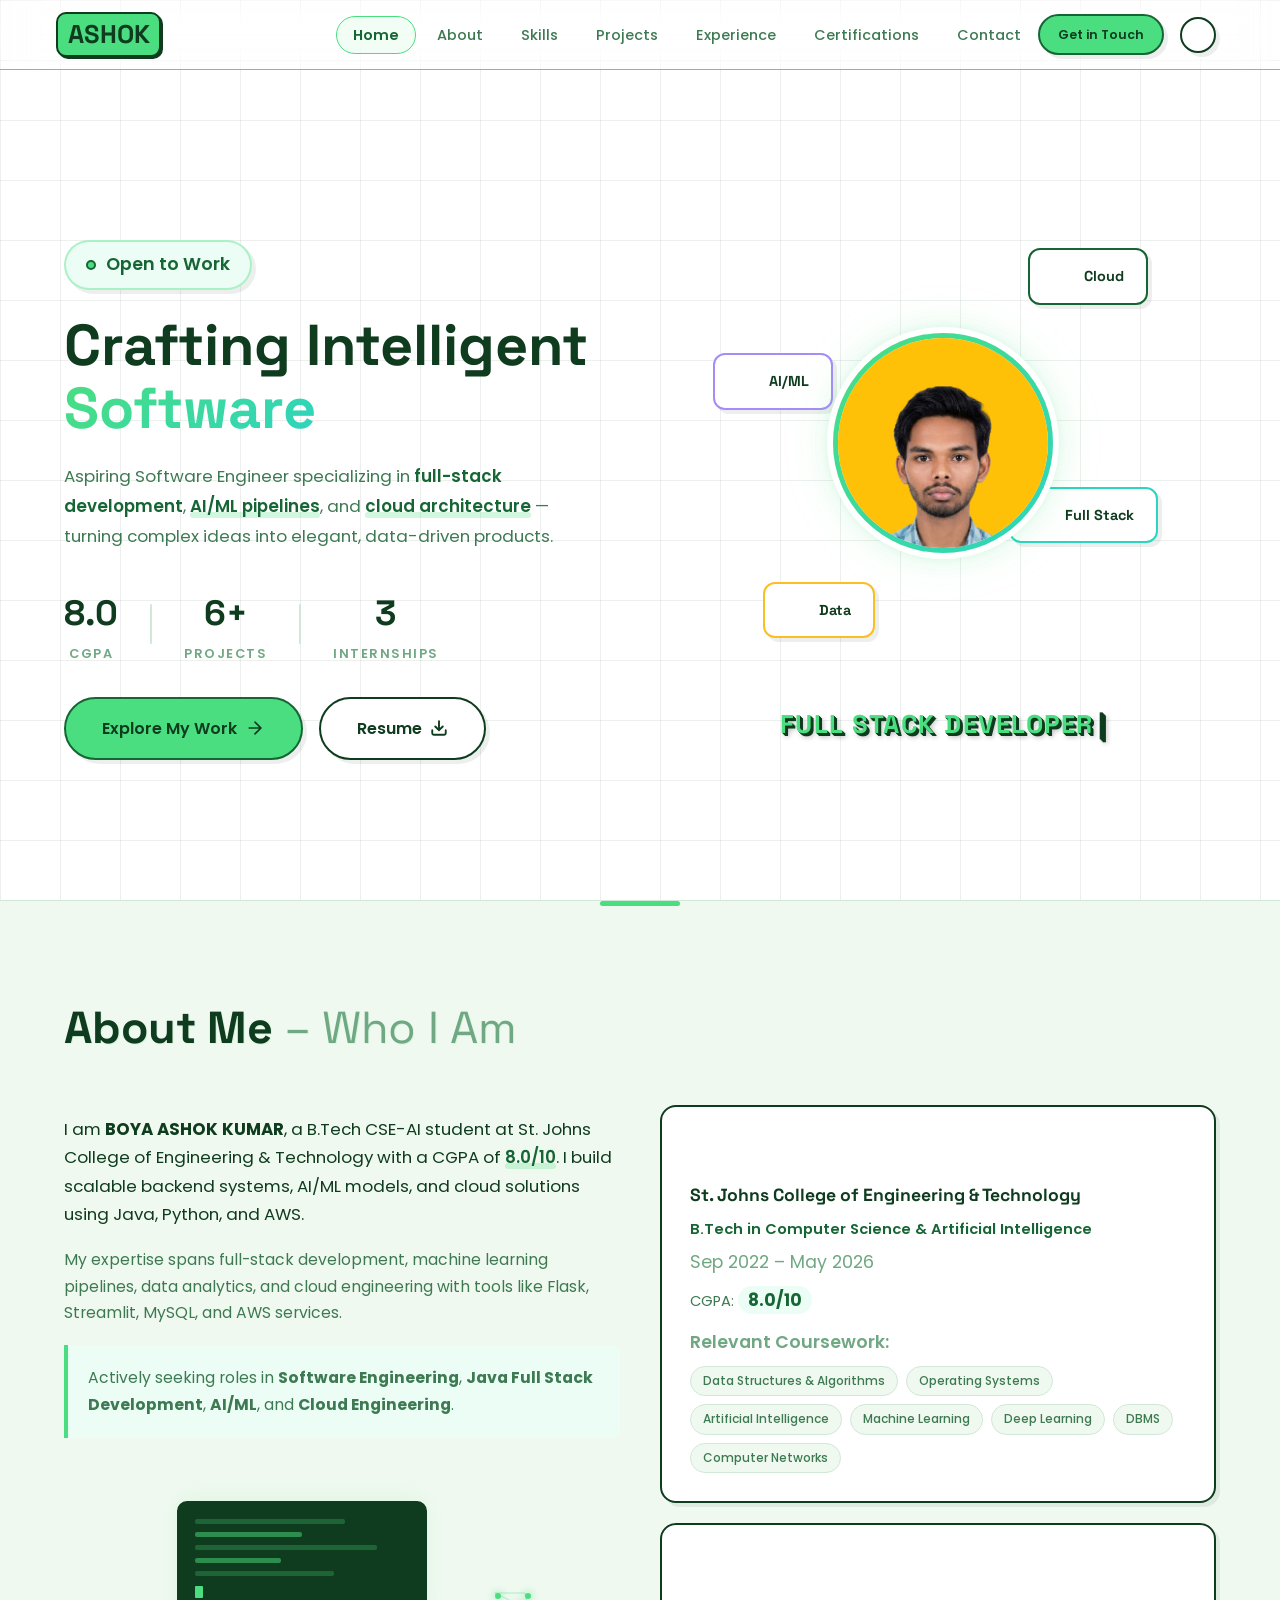
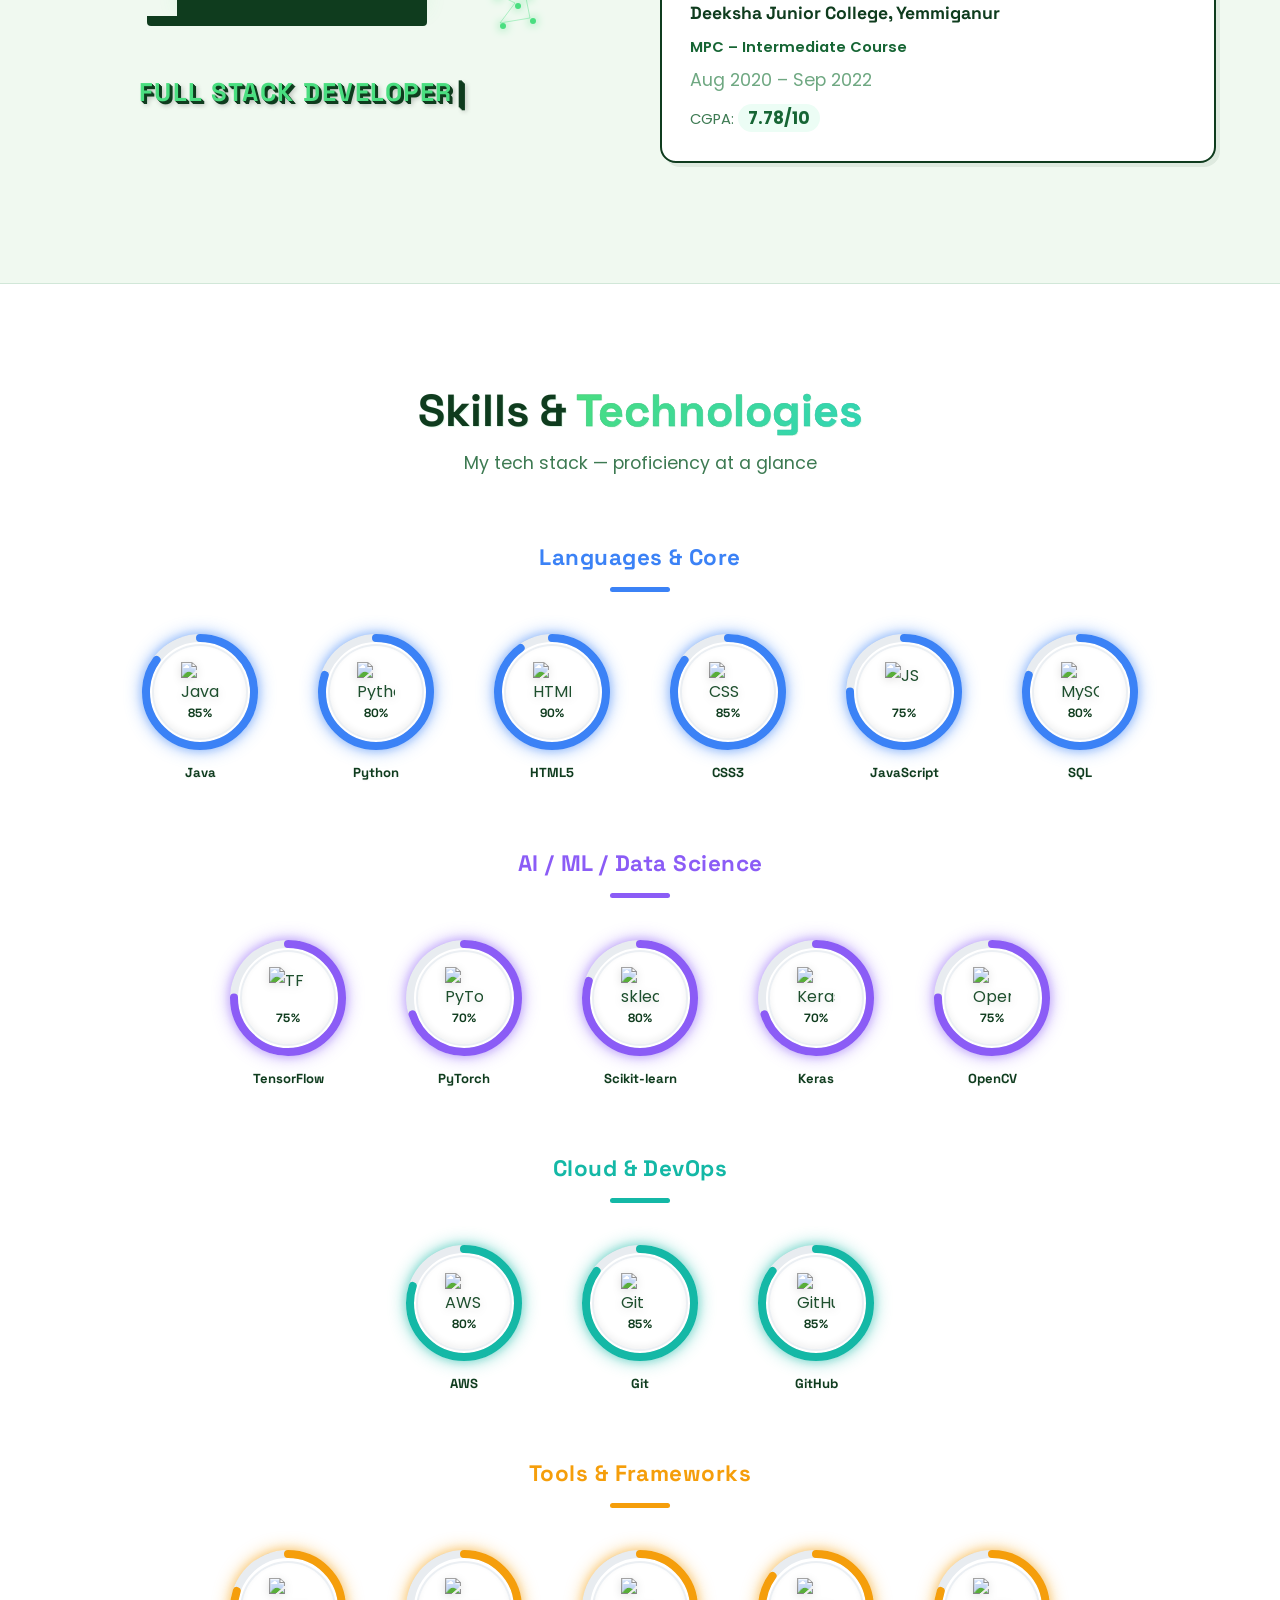
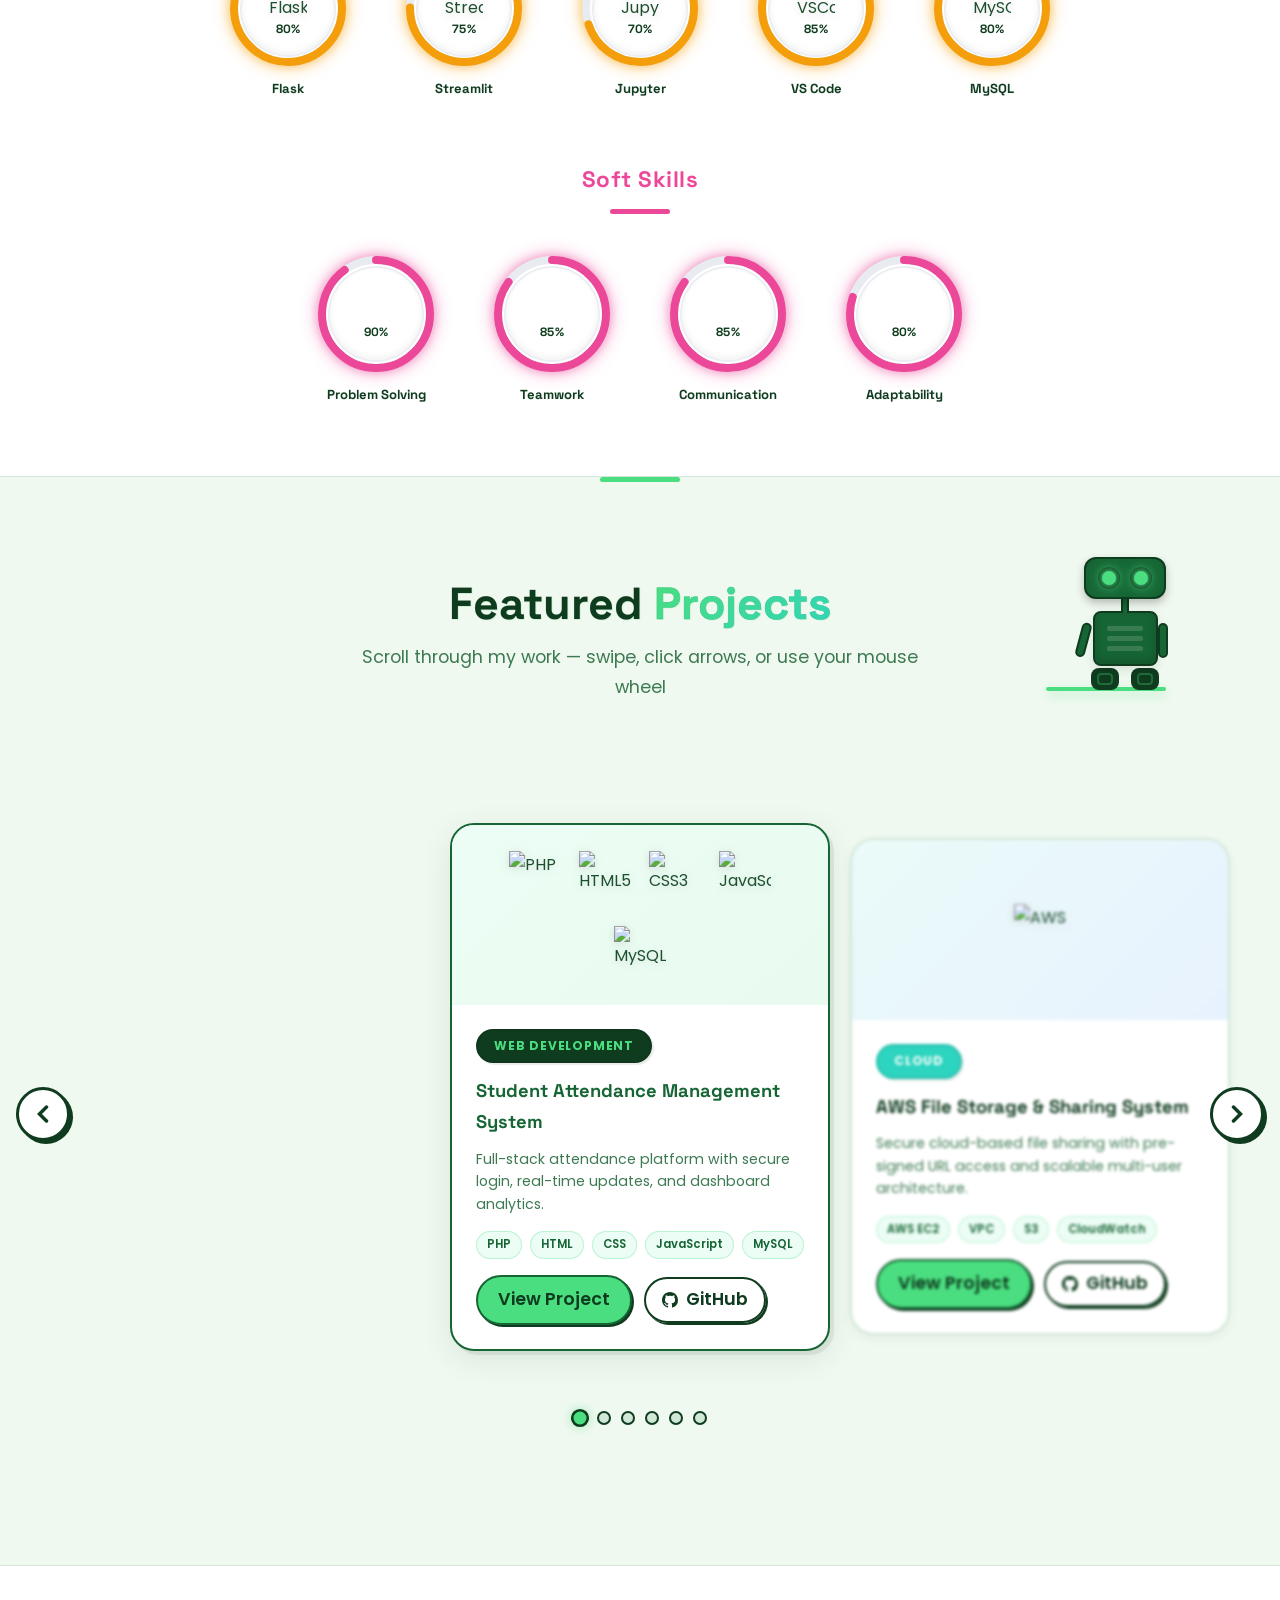
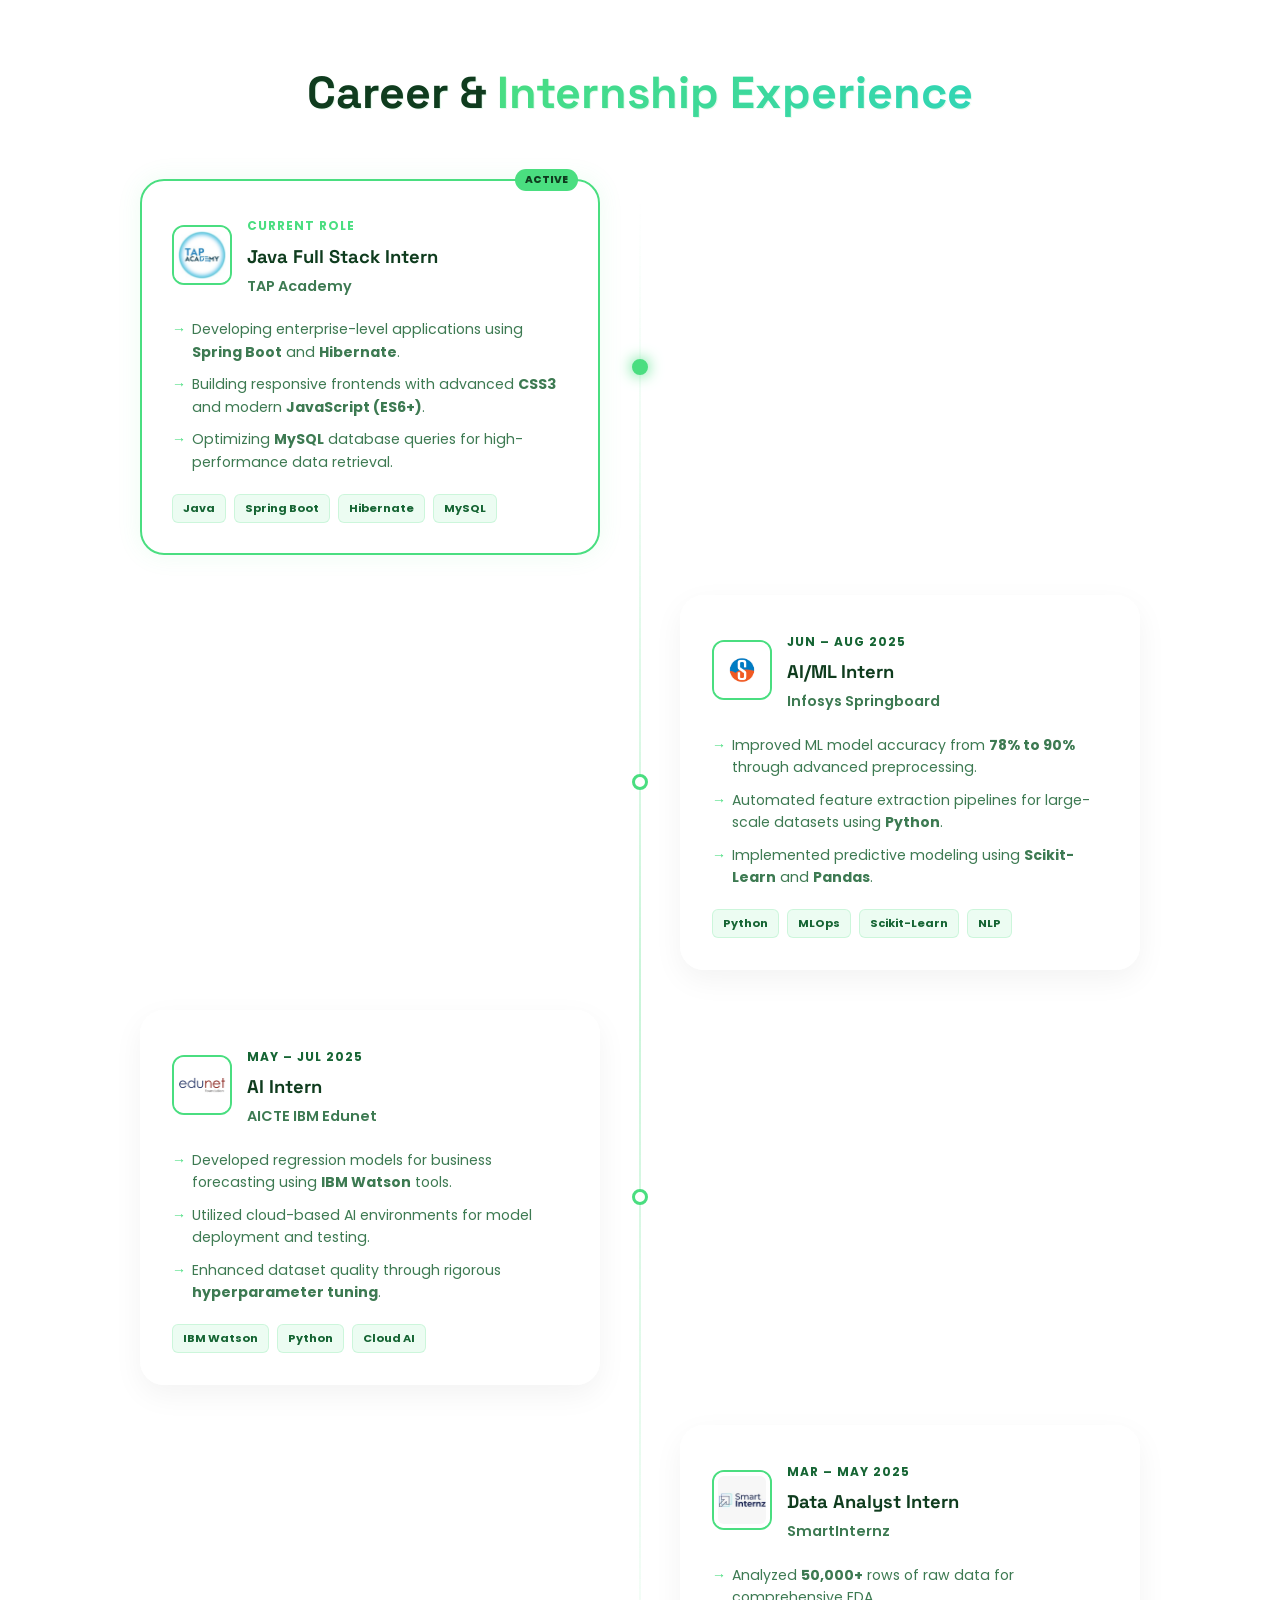
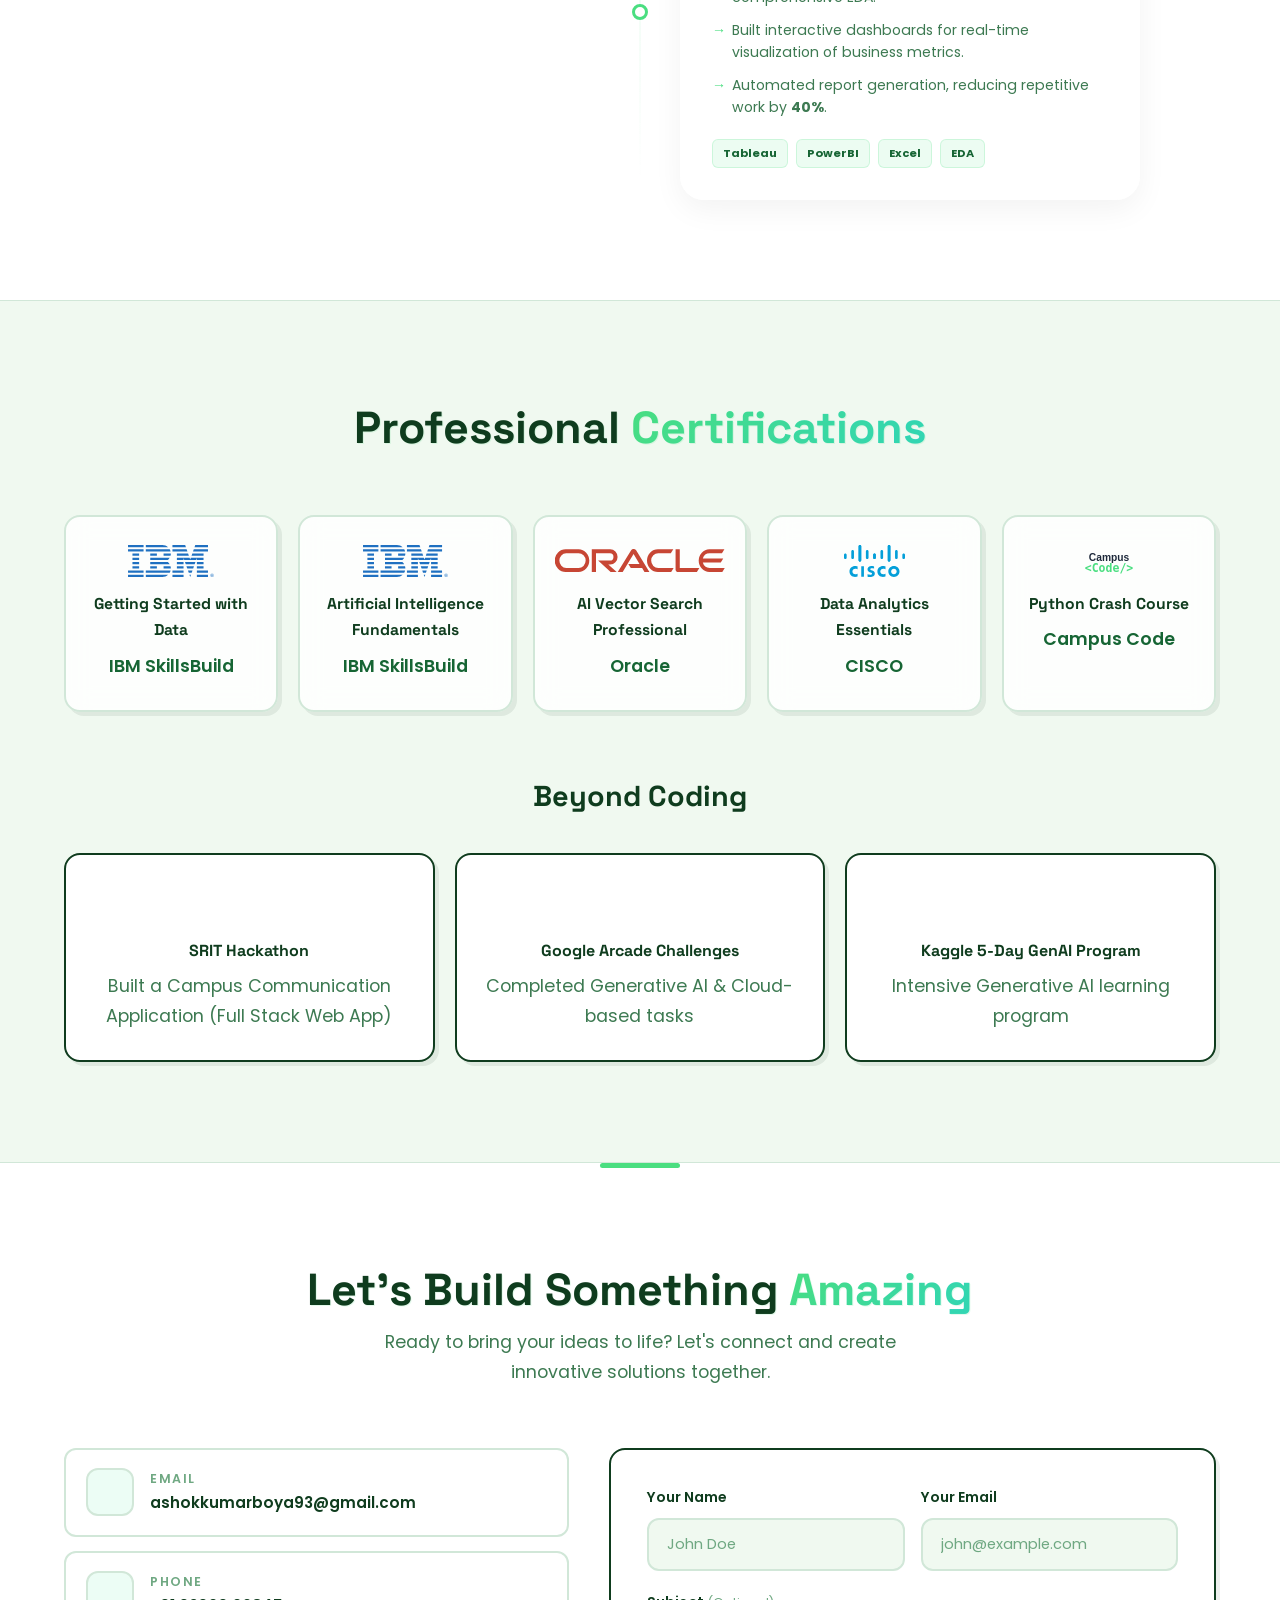
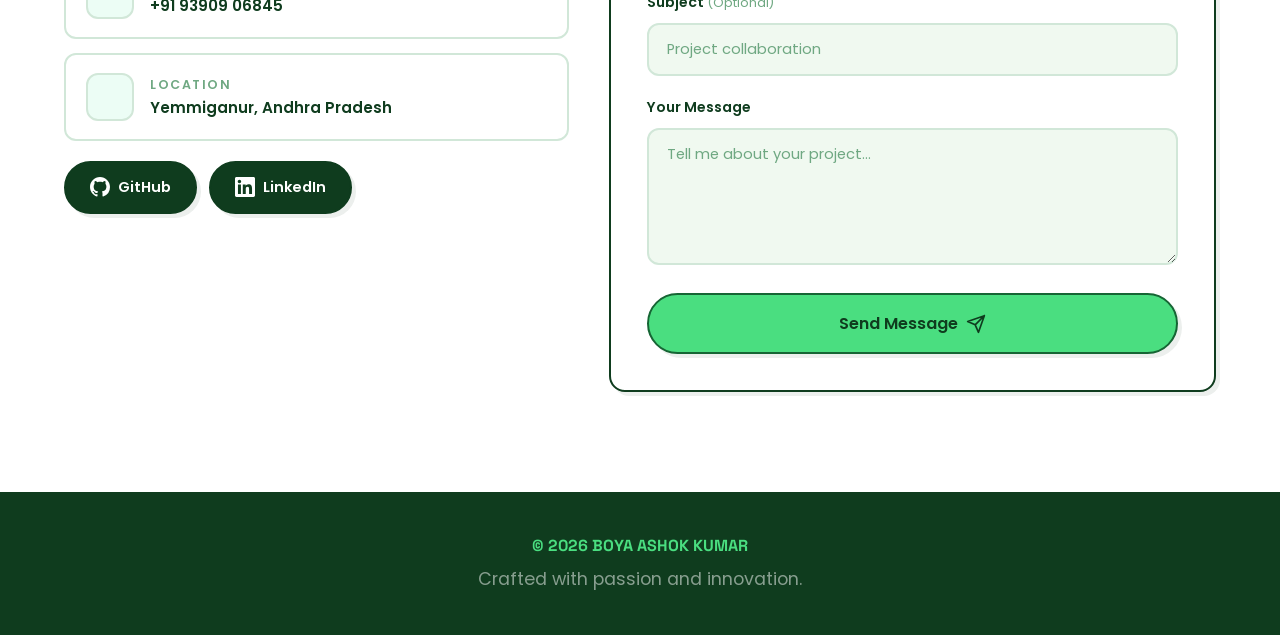
==== index.html @ 6e0c3a2a "Implement Lenis smooth scrolling for premium UI/UX feel" ====
<!DOCTYPE html>
<html lang="en">

<head>
    <meta charset="UTF-8">
    <meta name="viewport" content="width=device-width, initial-scale=1.0">
    <title>ASHOK | Java Full Stack Developer & AI/ML Engineer</title>
    <meta name="description"
        content="Portfolio of Boya Ashok Kumar - Java Full Stack Developer, Software Engineer, and AI/ML Engineer. Building scalable software and intelligent solutions.">
    <link rel="stylesheet" href="Assets/css/style.css">
    <link rel="preconnect" href="https://fonts.googleapis.com">
    <link rel="preconnect" href="https://fonts.gstatic.com" crossorigin>
    <link
        href="https://fonts.googleapis.com/css2?family=Poppins:wght@300;400;500;600;700;800&family=Space+Grotesk:wght@300;400;500;600;700&display=swap"
        rel="stylesheet">
    <!-- Lucide Icons CDN -->
    <script src="https://unpkg.com/lucide@latest/dist/umd/lucide.js"></script>
</head>

<body>
    <!-- Animated Background -->
    <div class="bg-shapes">
        <div class="shape shape-1"></div>
        <div class="shape shape-2"></div>
        <div class="shape shape-3"></div>
        <div class="shape shape-4"></div>
        <div class="shape shape-5"></div>
    </div>

    <!-- ========== NAVIGATION ========== -->
    <nav class="navbar" id="navbar">
        <div class="nav-container">
            <a href="#home" class="logo">
                <span class="logo-mark">ASHOK</span>

            </a>
            <ul class="nav-links" id="navLinks">
                <li><a href="#home" class="nav-link active">Home</a></li>
                <li><a href="#about" class="nav-link">About</a></li>
                <li><a href="#skills" class="nav-link">Skills</a></li>
                <li><a href="#projects" class="nav-link">Projects</a></li>
                <li><a href="#experience" class="nav-link">Experience</a></li>
                <li><a href="#certifications" class="nav-link">Certifications</a></li>
                <li><a href="#contact" class="nav-link">Contact</a></li>
            </ul>
            <a href="#contact" class="btn btn-primary nav-btn">Get in Touch</a>
            <div class="theme-picker-container" style="display: flex; position: relative; margin-left: 16px;">
                <button class="theme-picker-btn" id="themePickerBtn" aria-label="Choose Theme" style="background: var(--bg-white); border: 2.5px solid var(--bg-dark); border-radius: 50%; width: 36px; height: 36px; display: flex; align-items: center; justify-content: center; cursor: pointer; box-shadow: var(--toon-shadow); color: var(--green-dark); transition: var(--ease);">
                    <i data-lucide="palette" class="lucide-icon"></i>
                </button>
                <div class="theme-dropdown" id="themeDropdown" style="position: absolute; top: 55px; right: -10px; background: var(--bg-white); border: 2.5px solid var(--bg-dark); border-radius: 12px; padding: 12px; display: flex; flex-wrap: wrap; width: 140px; gap: 10px; box-shadow: var(--toon-shadow); opacity: 0; visibility: hidden; transform: translateY(-10px); transition: all 0.3s ease; z-index: 100;">
                    <button class="theme-option" data-theme="" style="--option-color: #4ade80; width: 26px; height: 26px; border-radius: 50%; border: 2px solid var(--bg-dark); background: var(--option-color); cursor: pointer;"></button>
                    <button class="theme-option" data-theme="theme-sky-blue" style="--option-color: #0ea5e9; width: 26px; height: 26px; border-radius: 50%; border: 2px solid var(--bg-dark); background: var(--option-color); cursor: pointer;"></button>
                    <button class="theme-option" data-theme="theme-goldish-yellow" style="--option-color: #f59e0b; width: 26px; height: 26px; border-radius: 50%; border: 2px solid var(--bg-dark); background: var(--option-color); cursor: pointer;"></button>
                    <button class="theme-option" data-theme="theme-pale-pink" style="--option-color: #f472b6; width: 26px; height: 26px; border-radius: 50%; border: 2px solid var(--bg-dark); background: var(--option-color); cursor: pointer;"></button>
                    <button class="theme-option" data-theme="theme-red" style="--option-color: #ef4444; width: 26px; height: 26px; border-radius: 50%; border: 2px solid var(--bg-dark); background: var(--option-color); cursor: pointer;"></button>
                    <button class="theme-option" data-theme="theme-purple" style="--option-color: #a855f7; width: 26px; height: 26px; border-radius: 50%; border: 2px solid var(--bg-dark); background: var(--option-color); cursor: pointer;"></button>
                </div>
            </div>
            <!-- Mobile menu toggle -->
            <button class="mobile-toggle" id="mobileToggle" aria-label="Toggle menu">
                <span></span><span></span><span></span>
            </button>
        </div>
    </nav>

    <!-- ========== HERO SECTION ========== -->
    <section id="home" class="hero">
        <div class="container">
            <div class="hero-content">
                <div class="hero-text">
                    <div class="hero-badge">
                        <span class="badge-dot"></span>
                        Open to Work
                    </div>
                    <h1 class="hero-title">
                        Crafting Intelligent
                        <span class="gradient-text">Software </span>
                    </h1>
                    <p class="hero-description">
                        Aspiring Software Engineer specializing in
                        <span class="highlight">full-stack development</span>,
                        <span class="highlight">AI/ML pipelines</span>, and
                        <span class="highlight">cloud architecture</span> — turning complex ideas into elegant,
                        data-driven products.
                    </p>

                    <div class="hero-stats">
                        <div class="stat-item">
                            <div class="stat-value" data-count="8.0" data-suffix="">0</div>
                            <div class="stat-label">CGPA</div>
                        </div>
                        <div class="stat-divider"></div>
                        <div class="stat-item">
                            <div class="stat-value" data-count="6" data-suffix="+">0</div>
                            <div class="stat-label">Projects</div>
                        </div>
                        <div class="stat-divider"></div>
                        <div class="stat-item">
                            <div class="stat-value" data-count="3" data-suffix="">0</div>
                            <div class="stat-label">Internships</div>
                        </div>
                    </div>

                    <div class="hero-buttons">
                        <a href="#projects" class="btn btn-primary btn-lg">
                            <span>Explore My Work</span>
                            <svg class="btn-icon" width="20" height="20" viewBox="0 0 24 24" fill="none"
                                stroke="currentColor" stroke-width="2" stroke-linecap="round">
                                <path d="M5 12h14M12 5l7 7-7 7" />
                            </svg>
                        </a>
                        <a href="Assets/docs/resume.pdf" download class="btn btn-secondary btn-lg">
                            <span>Resume</span>
                            <svg class="btn-icon" width="18" height="18" viewBox="0 0 24 24" fill="none"
                                stroke="currentColor" stroke-width="2.5" stroke-linecap="round">
                                <path d="M21 15v4a2 2 0 01-2 2H5a2 2 0 01-2-2v-4M7 10l5 5 5-5M12 15V3" />
                            </svg>
                        </a>
                    </div>
                </div>

                <div class="hero-visual" style="flex-direction: column;">
                    <div class="visual-container">
                        <!-- Profile Photo -->
                        <div class="profile-photo-wrap">
                            <img src="Assets/images/ashok_photo.png" alt="Ashok Kumar"
                                class="profile-photo">
                        </div>
                        <!-- Floating tech cards with Lucide icons -->
                        <div class="floating-card card-1">
                            <div class="card-icon"><i data-lucide="cloud" class="lucide-icon"></i></div>
                            <div class="card-text">Cloud</div>
                        </div>
                        <div class="floating-card card-2">
                            <div class="card-icon"><i data-lucide="brain" class="lucide-icon"></i></div>
                            <div class="card-text">AI/ML</div>
                        </div>
                        <div class="floating-card card-3">
                            <div class="card-icon"><i data-lucide="monitor" class="lucide-icon"></i></div>
                            <div class="card-text">Full Stack</div>
                        </div>
                        <div class="floating-card card-4">
                            <div class="card-icon"><i data-lucide="bar-chart-3" class="lucide-icon"></i></div>
                            <div class="card-text">Data</div>
                        </div>
                    </div>
                    <div class="role-typing-text" id="heroTypingText" style="margin-top: 50px;"></div>
                </div>
            </div>
        </div>
    </section>

    <!-- ========== ABOUT SECTION ========== -->
    <section id="about" class="section about-section">
        <div class="container">
            <div class="section-header">
                <h2 class="section-title">About Me <span class="title-accent">– Who I Am</span></h2>
            </div>

            <div class="about-content">
                <div class="about-text">
                    <p class="about-intro">
                        I am <strong>BOYA ASHOK KUMAR</strong>, a B.Tech CSE-AI student at St. Johns College of
                        Engineering & Technology with a CGPA of <span class="highlight">8.0/10</span>. I build
                        scalable backend systems, AI/ML models, and cloud solutions using Java, Python, and AWS.
                    </p>
                    <p>
                        My expertise spans full-stack development, machine learning pipelines, data analytics, and
                        cloud engineering with tools like Flask, Streamlit, MySQL, and AWS services.
                    </p>
                    <p class="about-cta">
                        Actively seeking roles in <strong>Software Engineering</strong>, <strong>Java Full Stack
                            Development</strong>, <strong>AI/ML</strong>, and <strong>Cloud Engineering</strong>.
                    </p>

                    <!-- Live Tech Animation -->
                    <div class="about-tech-anim">
                        <div class="anim-laptop" style="display: flex; flex-direction: column; align-items: center;">
                            <div class="laptop-screen">
                                <div class="code-line" style="width:70%"></div>
                                <div class="code-line accent" style="width:50%"></div>
                                <div class="code-line" style="width:85%"></div>
                                <div class="code-line accent" style="width:40%"></div>
                                <div class="code-line" style="width:65%"></div>
                                <div class="cursor-blink"></div>
                            </div>
                            <div class="laptop-base"></div>
                            <div class="role-typing-text" id="aboutTypingText" style="margin-top: 45px;"></div>
                        </div>
                        <!-- Neural Brain Object -->
                        <div class="anim-brain">
                            <div class="brain-inner">
                                <div class="node" style="--x:10px;--y:10px"></div>
                                <div class="node" style="--x:30px;--y:20px"></div>
                                <div class="node" style="--x:15px;--y:40px"></div>
                                <div class="node" style="--x:45px;--y:35px"></div>
                                <div class="node" style="--x:40px;--y:10px"></div>
                                <svg class="brain-links" viewBox="0 0 60 50">
                                    <line x1="10" y1="10" x2="30" y2="20" stroke="rgba(74,222,128,0.4)" stroke-width="1" />
                                    <line x1="30" y1="20" x2="15" y2="40" stroke="rgba(74,222,128,0.4)" stroke-width="1" />
                                    <line x1="15" y1="40" x2="45" y2="35" stroke="rgba(74,222,128,0.4)" stroke-width="1" />
                                    <line x1="45" y1="35" x2="40" y2="10" stroke="rgba(74,222,128,0.4)" stroke-width="1" />
                                    <line x1="40" y1="10" x2="10" y2="10" stroke="rgba(74,222,128,0.4)" stroke-width="1" />
                                </svg>
                            </div>
                        </div>
                    </div>
                </div>

                <div class="education-cards">
                    <div class="edu-card">
                        <div class="edu-icon"><i data-lucide="graduation-cap" class="lucide-icon lg"></i></div>
                        <h3 class="edu-title">St. Johns College of Engineering &amp; Technology</h3>
                        <p class="edu-degree">B.Tech in Computer Science &amp; Artificial Intelligence</p>
                        <p class="edu-duration">Sep 2022 – May 2026</p>
                        <p class="edu-grade">CGPA: <span class="grade-highlight">8.0/10</span></p>
                        <div class="edu-details">
                            <p class="course-label">Relevant Coursework:</p>
                            <div class="course-tags">
                                <span class="course-tag">Data Structures &amp; Algorithms</span>
                                <span class="course-tag">Operating Systems</span>
                                <span class="course-tag">Artificial Intelligence</span>
                                <span class="course-tag">Machine Learning</span>
                                <span class="course-tag">Deep Learning</span>
                                <span class="course-tag">DBMS</span>
                                <span class="course-tag">Computer Networks</span>
                            </div>
                        </div>
                    </div>
                    <div class="edu-card">
                        <div class="edu-icon"><i data-lucide="book-open" class="lucide-icon lg"></i></div>
                        <h3 class="edu-title">Deeksha Junior College, Yemmiganur</h3>
                        <p class="edu-degree">MPC – Intermediate Course</p>
                        <p class="edu-duration">Aug 2020 – Sep 2022</p>
                        <p class="edu-grade">CGPA: <span class="grade-highlight">7.78/10</span></p>
                    </div>
                </div>
            </div>
        </div>
    </section>

    <!-- ========== SKILLS SECTION ========== -->
    <section id="skills" class="section skills-section">
        <div class="container">
            <div class="section-header centered">
                <h2 class="section-title toon-3d-title">Skills & <span class="gradient-text">Technologies</span></h2>
                <p class="section-subtitle">My tech stack — proficiency at a glance</p>
            </div>

            <!-- Languages & Core -->
            <div class="skill-category">
                <h3 class="skill-category-title accent-blue-text">Languages & Core</h3>
                <div class="skills-orb-grid">
                    <div class="skill-orb" data-percent="85" data-color="#3b82f6">
                        <div class="orb-ring"><svg viewBox="0 0 120 120"><circle class="orb-track" cx="60" cy="60" r="54"/><circle class="orb-fill" cx="60" cy="60" r="54"/></svg></div>
                        <div class="orb-content"><img src="https://cdn.jsdelivr.net/gh/devicons/devicon@latest/icons/java/java-original.svg" alt="Java" class="orb-logo"><span class="orb-percent">85%</span></div>
                        <span class="orb-label">Java</span>
                    </div>
                    <div class="skill-orb" data-percent="80" data-color="#3b82f6">
                        <div class="orb-ring"><svg viewBox="0 0 120 120"><circle class="orb-track" cx="60" cy="60" r="54"/><circle class="orb-fill" cx="60" cy="60" r="54"/></svg></div>
                        <div class="orb-content"><img src="https://cdn.jsdelivr.net/gh/devicons/devicon@latest/icons/python/python-original.svg" alt="Python" class="orb-logo"><span class="orb-percent">80%</span></div>
                        <span class="orb-label">Python</span>
                    </div>
                    <div class="skill-orb" data-percent="90" data-color="#3b82f6">
                        <div class="orb-ring"><svg viewBox="0 0 120 120"><circle class="orb-track" cx="60" cy="60" r="54"/><circle class="orb-fill" cx="60" cy="60" r="54"/></svg></div>
                        <div class="orb-content"><img src="https://cdn.jsdelivr.net/gh/devicons/devicon@latest/icons/html5/html5-original.svg" alt="HTML" class="orb-logo"><span class="orb-percent">90%</span></div>
                        <span class="orb-label">HTML5</span>
                    </div>
                    <div class="skill-orb" data-percent="85" data-color="#3b82f6">
                        <div class="orb-ring"><svg viewBox="0 0 120 120"><circle class="orb-track" cx="60" cy="60" r="54"/><circle class="orb-fill" cx="60" cy="60" r="54"/></svg></div>
                        <div class="orb-content"><img src="https://cdn.jsdelivr.net/gh/devicons/devicon@latest/icons/css3/css3-original.svg" alt="CSS" class="orb-logo"><span class="orb-percent">85%</span></div>
                        <span class="orb-label">CSS3</span>
                    </div>
                    <div class="skill-orb" data-percent="75" data-color="#3b82f6">
                        <div class="orb-ring"><svg viewBox="0 0 120 120"><circle class="orb-track" cx="60" cy="60" r="54"/><circle class="orb-fill" cx="60" cy="60" r="54"/></svg></div>
                        <div class="orb-content"><img src="https://cdn.jsdelivr.net/gh/devicons/devicon@latest/icons/javascript/javascript-original.svg" alt="JS" class="orb-logo"><span class="orb-percent">75%</span></div>
                        <span class="orb-label">JavaScript</span>
                    </div>
                    <div class="skill-orb" data-percent="80" data-color="#3b82f6">
                        <div class="orb-ring"><svg viewBox="0 0 120 120"><circle class="orb-track" cx="60" cy="60" r="54"/><circle class="orb-fill" cx="60" cy="60" r="54"/></svg></div>
                        <div class="orb-content"><img src="https://cdn.jsdelivr.net/gh/devicons/devicon@latest/icons/mysql/mysql-original.svg" alt="MySQL" class="orb-logo"><span class="orb-percent">80%</span></div>
                        <span class="orb-label">SQL</span>
                    </div>
                </div>
            </div>

            <!-- AI / ML / Data Science -->
            <div class="skill-category">
                <h3 class="skill-category-title accent-purple-text">AI / ML / Data Science</h3>
                <div class="skills-orb-grid">
                    <div class="skill-orb" data-percent="75" data-color="#8b5cf6">
                        <div class="orb-ring"><svg viewBox="0 0 120 120"><circle class="orb-track" cx="60" cy="60" r="54"/><circle class="orb-fill" cx="60" cy="60" r="54"/></svg></div>
                        <div class="orb-content"><img src="https://cdn.jsdelivr.net/gh/devicons/devicon@latest/icons/tensorflow/tensorflow-original.svg" alt="TF" class="orb-logo"><span class="orb-percent">75%</span></div>
                        <span class="orb-label">TensorFlow</span>
                    </div>
                    <div class="skill-orb" data-percent="70" data-color="#8b5cf6">
                        <div class="orb-ring"><svg viewBox="0 0 120 120"><circle class="orb-track" cx="60" cy="60" r="54"/><circle class="orb-fill" cx="60" cy="60" r="54"/></svg></div>
                        <div class="orb-content"><img src="https://cdn.jsdelivr.net/gh/devicons/devicon@latest/icons/pytorch/pytorch-original.svg" alt="PyTorch" class="orb-logo"><span class="orb-percent">70%</span></div>
                        <span class="orb-label">PyTorch</span>
                    </div>
                    <div class="skill-orb" data-percent="80" data-color="#8b5cf6">
                        <div class="orb-ring"><svg viewBox="0 0 120 120"><circle class="orb-track" cx="60" cy="60" r="54"/><circle class="orb-fill" cx="60" cy="60" r="54"/></svg></div>
                        <div class="orb-content"><img src="https://cdn.jsdelivr.net/gh/devicons/devicon@latest/icons/scikitlearn/scikitlearn-original.svg" alt="sklearn" class="orb-logo"><span class="orb-percent">80%</span></div>
                        <span class="orb-label">Scikit-learn</span>
                    </div>
                    <div class="skill-orb" data-percent="70" data-color="#8b5cf6">
                        <div class="orb-ring"><svg viewBox="0 0 120 120"><circle class="orb-track" cx="60" cy="60" r="54"/><circle class="orb-fill" cx="60" cy="60" r="54"/></svg></div>
                        <div class="orb-content"><img src="https://cdn.jsdelivr.net/gh/devicons/devicon@latest/icons/keras/keras-original.svg" alt="Keras" class="orb-logo"><span class="orb-percent">70%</span></div>
                        <span class="orb-label">Keras</span>
                    </div>
                    <div class="skill-orb" data-percent="75" data-color="#8b5cf6">
                        <div class="orb-ring"><svg viewBox="0 0 120 120"><circle class="orb-track" cx="60" cy="60" r="54"/><circle class="orb-fill" cx="60" cy="60" r="54"/></svg></div>
                        <div class="orb-content"><img src="https://cdn.jsdelivr.net/gh/devicons/devicon@latest/icons/opencv/opencv-original.svg" alt="OpenCV" class="orb-logo"><span class="orb-percent">75%</span></div>
                        <span class="orb-label">OpenCV</span>
                    </div>
                </div>
            </div>

            <!-- Cloud & DevOps -->
            <div class="skill-category">
                <h3 class="skill-category-title accent-teal-text">Cloud & DevOps</h3>
                <div class="skills-orb-grid">
                    <div class="skill-orb" data-percent="80" data-color="#14b8a6">
                        <div class="orb-ring"><svg viewBox="0 0 120 120"><circle class="orb-track" cx="60" cy="60" r="54"/><circle class="orb-fill" cx="60" cy="60" r="54"/></svg></div>
                        <div class="orb-content"><img src="https://cdn.jsdelivr.net/gh/devicons/devicon@latest/icons/amazonwebservices/amazonwebservices-original-wordmark.svg" alt="AWS" class="orb-logo"><span class="orb-percent">80%</span></div>
                        <span class="orb-label">AWS</span>
                    </div>
                    <div class="skill-orb" data-percent="85" data-color="#14b8a6">
                        <div class="orb-ring"><svg viewBox="0 0 120 120"><circle class="orb-track" cx="60" cy="60" r="54"/><circle class="orb-fill" cx="60" cy="60" r="54"/></svg></div>
                        <div class="orb-content"><img src="https://cdn.jsdelivr.net/gh/devicons/devicon@latest/icons/git/git-original.svg" alt="Git" class="orb-logo"><span class="orb-percent">85%</span></div>
                        <span class="orb-label">Git</span>
                    </div>
                    <div class="skill-orb" data-percent="85" data-color="#14b8a6">
                        <div class="orb-ring"><svg viewBox="0 0 120 120"><circle class="orb-track" cx="60" cy="60" r="54"/><circle class="orb-fill" cx="60" cy="60" r="54"/></svg></div>
                        <div class="orb-content"><img src="https://cdn.jsdelivr.net/gh/devicons/devicon@latest/icons/github/github-original.svg" alt="GitHub" class="orb-logo github-logo"><span class="orb-percent">85%</span></div>
                        <span class="orb-label">GitHub</span>
                    </div>
                </div>
            </div>

            <!-- Tools & Frameworks -->
            <div class="skill-category">
                <h3 class="skill-category-title accent-orange-text">Tools & Frameworks</h3>
                <div class="skills-orb-grid">
                    <div class="skill-orb" data-percent="80" data-color="#f59e0b">
                        <div class="orb-ring"><svg viewBox="0 0 120 120"><circle class="orb-track" cx="60" cy="60" r="54"/><circle class="orb-fill" cx="60" cy="60" r="54"/></svg></div>
                        <div class="orb-content"><img src="https://cdn.jsdelivr.net/gh/devicons/devicon@latest/icons/flask/flask-original.svg" alt="Flask" class="orb-logo"><span class="orb-percent">80%</span></div>
                        <span class="orb-label">Flask</span>
                    </div>
                    <div class="skill-orb" data-percent="75" data-color="#f59e0b">
                        <div class="orb-ring"><svg viewBox="0 0 120 120"><circle class="orb-track" cx="60" cy="60" r="54"/><circle class="orb-fill" cx="60" cy="60" r="54"/></svg></div>
                        <div class="orb-content"><img src="https://cdn.jsdelivr.net/gh/devicons/devicon@latest/icons/streamlit/streamlit-original.svg" alt="Streamlit" class="orb-logo"><span class="orb-percent">75%</span></div>
                        <span class="orb-label">Streamlit</span>
                    </div>
                    <div class="skill-orb" data-percent="70" data-color="#f59e0b">
                        <div class="orb-ring"><svg viewBox="0 0 120 120"><circle class="orb-track" cx="60" cy="60" r="54"/><circle class="orb-fill" cx="60" cy="60" r="54"/></svg></div>
                        <div class="orb-content"><img src="https://cdn.jsdelivr.net/gh/devicons/devicon@latest/icons/jupyter/jupyter-original.svg" alt="Jupyter" class="orb-logo"><span class="orb-percent">70%</span></div>
                        <span class="orb-label">Jupyter</span>
                    </div>
                    <div class="skill-orb" data-percent="85" data-color="#f59e0b">
                        <div class="orb-ring"><svg viewBox="0 0 120 120"><circle class="orb-track" cx="60" cy="60" r="54"/><circle class="orb-fill" cx="60" cy="60" r="54"/></svg></div>
                        <div class="orb-content"><img src="https://cdn.jsdelivr.net/gh/devicons/devicon@latest/icons/vscode/vscode-original.svg" alt="VSCode" class="orb-logo"><span class="orb-percent">85%</span></div>
                        <span class="orb-label">VS Code</span>
                    </div>
                    <div class="skill-orb" data-percent="80" data-color="#f59e0b">
                        <div class="orb-ring"><svg viewBox="0 0 120 120"><circle class="orb-track" cx="60" cy="60" r="54"/><circle class="orb-fill" cx="60" cy="60" r="54"/></svg></div>
                        <div class="orb-content"><img src="https://cdn.jsdelivr.net/gh/devicons/devicon@latest/icons/mysql/mysql-original.svg" alt="MySQL" class="orb-logo"><span class="orb-percent">80%</span></div>
                        <span class="orb-label">MySQL</span>
                    </div>
                </div>
            </div>

            <!-- Soft Skills -->
            <div class="skill-category">
                <h3 class="skill-category-title accent-pink-text">Soft Skills</h3>
                <div class="skills-orb-grid">
                    <div class="skill-orb" data-percent="90" data-color="#ec4899">
                        <div class="orb-ring"><svg viewBox="0 0 120 120"><circle class="orb-track" cx="60" cy="60" r="54"/><circle class="orb-fill" cx="60" cy="60" r="54"/></svg></div>
                        <div class="orb-content"><i data-lucide="puzzle" class="orb-icon"></i><span class="orb-percent">90%</span></div>
                        <span class="orb-label">Problem Solving</span>
                    </div>
                    <div class="skill-orb" data-percent="85" data-color="#ec4899">
                        <div class="orb-ring"><svg viewBox="0 0 120 120"><circle class="orb-track" cx="60" cy="60" r="54"/><circle class="orb-fill" cx="60" cy="60" r="54"/></svg></div>
                        <div class="orb-content"><i data-lucide="users" class="orb-icon"></i><span class="orb-percent">85%</span></div>
                        <span class="orb-label">Teamwork</span>
                    </div>
                    <div class="skill-orb" data-percent="85" data-color="#ec4899">
                        <div class="orb-ring"><svg viewBox="0 0 120 120"><circle class="orb-track" cx="60" cy="60" r="54"/><circle class="orb-fill" cx="60" cy="60" r="54"/></svg></div>
                        <div class="orb-content"><i data-lucide="message-circle" class="orb-icon"></i><span class="orb-percent">85%</span></div>
                        <span class="orb-label">Communication</span>
                    </div>
                    <div class="skill-orb" data-percent="80" data-color="#ec4899">
                        <div class="orb-ring"><svg viewBox="0 0 120 120"><circle class="orb-track" cx="60" cy="60" r="54"/><circle class="orb-fill" cx="60" cy="60" r="54"/></svg></div>
                        <div class="orb-content"><i data-lucide="refresh-cw" class="orb-icon"></i><span class="orb-percent">80%</span></div>
                        <span class="orb-label">Adaptability</span>
                    </div>
                </div>
            </div>
        </div>
    </section>

    <!-- ========== PROJECTS SECTION ========== -->

    <!-- ========== PROJECTS SECTION ========== -->
    <section id="projects" class="section projects-section">
        <div class="container">
            <div class="section-header centered">
                <h2 class="section-title toon-3d-title">Featured <span class="gradient-text">Projects</span></h2>
                <p class="section-subtitle">Scroll through my work — swipe, click arrows, or use your mouse wheel</p>
                
                <!-- Robot Mascot in Projects -->
                <div class="project-robot-wrapper">
                    <div class="walle-robot">
                        <!-- Neck + Eyes -->
                        <div class="walle-neck">
                            <div class="walle-head">
                                <div class="walle-eye-stalk">
                                    <div class="walle-eye"><div class="walle-pupil"></div></div>
                                    <div class="walle-eye"><div class="walle-pupil"></div></div>
                                </div>
                            </div>
                            <div class="walle-neck-bar"></div>
                        </div>
                        <!-- Body -->
                        <div class="walle-body">
                            <div class="walle-panel"></div>
                            <div class="walle-panel"></div>
                            <div class="walle-panel"></div>
                            <!-- Arms Attached Directly to Body -->
                            <div class="walle-arm walle-arm-l"><div class="walle-hand"></div></div>
                            <div class="walle-arm walle-arm-r"><div class="walle-hand"></div></div>
                        </div>
                        <!-- Treads -->
                        <div class="walle-treads">
                            <div class="walle-tread"><div class="tread-inner"></div></div>
                            <div class="walle-tread"><div class="tread-inner"></div></div>
                        </div>
                    </div>
                    <div class="walle-road"></div>
                </div>
            </div>
        </div>

        <!-- Center-Focus Carousel -->
        <div class="carousel-wrapper">
            <button class="carousel-nav carousel-prev" id="carouselPrev" aria-label="Previous project">
                <svg width="28" height="28" viewBox="0 0 24 24" fill="none" stroke="currentColor" stroke-width="3"
                    stroke-linecap="round">
                    <path d="M15 18l-6-6 6-6" />
                </svg>
            </button>

            <div class="carousel-track" id="carouselTrack">
                <!-- Card 1: Student Attendance -->
                <div class="carousel-card" data-index="0">
                    <div class="carousel-card-logos">
                        <img src="https://cdn.jsdelivr.net/gh/devicons/devicon@latest/icons/php/php-original.svg"
                            alt="PHP" class="tech-logo">
                        <img src="https://cdn.jsdelivr.net/gh/devicons/devicon@latest/icons/html5/html5-original.svg"
                            alt="HTML5" class="tech-logo">
                        <img src="https://cdn.jsdelivr.net/gh/devicons/devicon@latest/icons/css3/css3-original.svg"
                            alt="CSS3" class="tech-logo">
                        <img src="https://cdn.jsdelivr.net/gh/devicons/devicon@latest/icons/javascript/javascript-original.svg"
                            alt="JavaScript" class="tech-logo">
                        <img src="https://cdn.jsdelivr.net/gh/devicons/devicon@latest/icons/mysql/mysql-original.svg"
                            alt="MySQL" class="tech-logo">
                    </div>
                    <div class="carousel-card-body">
                        <div class="project-badge toon-badge">Web Development</div>
                        <h3 class="project-title">Student Attendance Management System</h3>
                        <p class="project-description">Full-stack attendance platform with secure login, real-time
                            updates, and dashboard analytics.</p>
                        <div class="project-tech">
                            <span class="tech-tag">PHP</span><span class="tech-tag">HTML</span><span
                                class="tech-tag">CSS</span><span class="tech-tag">JavaScript</span><span
                                class="tech-tag">MySQL</span>
                        </div>
                        <div class="project-actions">
                            <a href="projects/project-1.html" class="btn btn-primary btn-sm">View Project</a>
                            <a href="https://github.com/ashokkumarboya93" target="_blank"
                                class="project-link toon-btn-sm">
                                <svg width="16" height="16" fill="currentColor" viewBox="0 0 24 24">
                                    <path
                                        d="M12 0C5.37 0 0 5.37 0 12c0 5.31 3.435 9.795 8.205 11.385.6.105.825-.255.825-.57 0-.285-.015-1.23-.015-2.235-3.015.555-3.795-.735-4.035-1.41-.135-.345-.72-1.41-1.23-1.695-.42-.225-1.02-.78-.015-.795.945-.015 1.62.87 1.845 1.23 1.08 1.815 2.805 1.305 3.495.99.105-.78.42-1.305.765-1.605-2.67-.3-5.46-1.335-5.46-5.925 0-1.305.465-2.385 1.23-3.225-.12-.3-.54-1.53.12-3.18 0 0 1.005-.315 3.3 1.23.96-.27 1.98-.405 3-.405s2.04.135 3 .405c2.295-1.56 3.3-1.23 3.3-1.23.66 1.65.24 2.88.12 3.18.765.84 1.23 1.905 1.23 3.225 0 4.605-2.805 5.625-5.475 5.925.435.375.81 1.095.81 2.22 0 1.605-.015 2.895-.015 3.3 0 .315.225.69.825.57A12.02 12.02 0 0024 12c0-6.63-5.37-12-12-12z" />
                                </svg>
                                GitHub
                            </a>
                        </div>
                    </div>
                </div>

                <!-- Card 2: AWS File Storage -->
                <div class="carousel-card" data-index="1">
                    <div class="carousel-card-logos cloud-bg">
                        <img src="https://cdn.jsdelivr.net/gh/devicons/devicon@latest/icons/amazonwebservices/amazonwebservices-original-wordmark.svg"
                            alt="AWS" class="tech-logo">
                    </div>
                    <div class="carousel-card-body">
                        <div class="project-badge cloud-badge toon-badge">Cloud</div>
                        <h3 class="project-title">AWS File Storage &amp; Sharing System</h3>
                        <p class="project-description">Secure cloud-based file sharing with pre-signed URL access and
                            scalable multi-user architecture.</p>
                        <div class="project-tech">
                            <span class="tech-tag">AWS EC2</span><span class="tech-tag">VPC</span><span
                                class="tech-tag">S3</span><span class="tech-tag">CloudWatch</span>
                        </div>
                        <div class="project-actions">
                            <a href="projects/project-2.html" class="btn btn-primary btn-sm">View Project</a>
                            <a href="https://github.com/ashokkumarboya93" target="_blank"
                                class="project-link toon-btn-sm">
                                <svg width="16" height="16" fill="currentColor" viewBox="0 0 24 24">
                                    <path
                                        d="M12 0C5.37 0 0 5.37 0 12c0 5.31 3.435 9.795 8.205 11.385.6.105.825-.255.825-.57 0-.285-.015-1.23-.015-2.235-3.015.555-3.795-.735-4.035-1.41-.135-.345-.72-1.41-1.23-1.695-.42-.225-1.02-.78-.015-.795.945-.015 1.62.87 1.845 1.23 1.08 1.815 2.805 1.305 3.495.99.105-.78.42-1.305.765-1.605-2.67-.3-5.46-1.335-5.46-5.925 0-1.305.465-2.385 1.23-3.225-.12-.3-.54-1.53.12-3.18 0 0 1.005-.315 3.3 1.23.96-.27 1.98-.405 3-.405s2.04.135 3 .405c2.295-1.56 3.3-1.23 3.3-1.23.66 1.65.24 2.88.12 3.18.765.84 1.23 1.905 1.23 3.225 0 4.605-2.805 5.625-5.475 5.925.435.375.81 1.095.81 2.22 0 1.605-.015 2.895-.015 3.3 0 .315.225.69.825.57A12.02 12.02 0 0024 12c0-6.63-5.37-12-12-12z" />
                                </svg>
                                GitHub
                            </a>
                        </div>
                    </div>
                </div>

                <!-- Card 3: Deep-Vision Crowd Monitoring -->
                <div class="carousel-card" data-index="2">
                    <div class="carousel-card-logos ai-bg">
                        <img src="https://cdn.jsdelivr.net/gh/devicons/devicon@latest/icons/pytorch/pytorch-original.svg"
                            alt="PyTorch" class="tech-logo">
                        <img src="https://cdn.jsdelivr.net/gh/devicons/devicon@latest/icons/opencv/opencv-original.svg"
                            alt="OpenCV" class="tech-logo">
                        <img src="https://cdn.jsdelivr.net/gh/devicons/devicon@latest/icons/flask/flask-original.svg"
                            alt="Flask" class="tech-logo">
                        <img src="https://cdn.jsdelivr.net/gh/devicons/devicon@latest/icons/streamlit/streamlit-original.svg"
                            alt="Streamlit" class="tech-logo">
                    </div>
                    <div class="carousel-card-body">
                        <div class="project-badge ai-badge toon-badge">AI/ML</div>
                        <h3 class="project-title">Deep-Vision Crowd Monitoring System</h3>
                        <p class="project-description">Real-time computer vision at 15–20 FPS with deep-learning crowd
                            analysis, reducing manual monitoring by 60%.</p>
                        <div class="project-tech">
                            <span class="tech-tag">PyTorch</span><span class="tech-tag">OpenCV</span><span
                                class="tech-tag">Flask</span><span class="tech-tag">Streamlit</span>
                        </div>
                        <div class="project-actions">
                            <a href="projects/project-3.html" class="btn btn-primary btn-sm">View Project</a>
                            <a href="https://github.com/ashokkumarboya93" target="_blank"
                                class="project-link toon-btn-sm">
                                <svg width="16" height="16" fill="currentColor" viewBox="0 0 24 24">
                                    <path
                                        d="M12 0C5.37 0 0 5.37 0 12c0 5.31 3.435 9.795 8.205 11.385.6.105.825-.255.825-.57 0-.285-.015-1.23-.015-2.235-3.015.555-3.795-.735-4.035-1.41-.135-.345-.72-1.41-1.23-1.695-.42-.225-1.02-.78-.015-.795.945-.015 1.62.87 1.845 1.23 1.08 1.815 2.805 1.305 3.495.99.105-.78.42-1.305.765-1.605-2.67-.3-5.46-1.335-5.46-5.925 0-1.305.465-2.385 1.23-3.225-.12-.3-.54-1.53.12-3.18 0 0 1.005-.315 3.3 1.23.96-.27 1.98-.405 3-.405s2.04.135 3 .405c2.295-1.56 3.3-1.23 3.3-1.23.66 1.65.24 2.88.12 3.18.765.84 1.23 1.905 1.23 3.225 0 4.605-2.805 5.625-5.475 5.925.435.375.81 1.095.81 2.22 0 1.605-.015 2.895-.015 3.3 0 .315.225.69.825.57A12.02 12.02 0 0024 12c0-6.63-5.37-12-12-12z" />
                                </svg>
                                GitHub
                            </a>
                        </div>
                    </div>
                </div>

                <!-- Card 4: Ultra Research AI -->
                <div class="carousel-card" data-index="3">
                    <div class="carousel-card-logos ai-bg">
                        <img src="https://cdn.jsdelivr.net/gh/devicons/devicon@latest/icons/python/python-original.svg"
                            alt="Python" class="tech-logo">
                        <img src="https://cdn.jsdelivr.net/gh/devicons/devicon@latest/icons/streamlit/streamlit-original.svg"
                            alt="Streamlit" class="tech-logo">
                    </div>
                    <div class="carousel-card-body">
                        <div class="project-badge ai-badge toon-badge">AI/ML</div>
                        <h3 class="project-title">Ultra Research AI</h3>
                        <p class="project-description">AI research automation tool generating structured reports from
                            PDFs, text, and images via OCR pipelines.</p>
                        <div class="project-tech">
                            <span class="tech-tag">Gemini API</span><span class="tech-tag">Python</span><span
                                class="tech-tag">Streamlit</span><span class="tech-tag">OCR</span>
                        </div>
                        <div class="project-actions">
                            <a href="projects/project-4.html" class="btn btn-primary btn-sm">View Project</a>
                            <a href="https://github.com/ashokkumarboya93" target="_blank"
                                class="project-link toon-btn-sm">
                                <svg width="16" height="16" fill="currentColor" viewBox="0 0 24 24">
                                    <path
                                        d="M12 0C5.37 0 0 5.37 0 12c0 5.31 3.435 9.795 8.205 11.385.6.105.825-.255.825-.57 0-.285-.015-1.23-.015-2.235-3.015.555-3.795-.735-4.035-1.41-.135-.345-.72-1.41-1.23-1.695-.42-.225-1.02-.78-.015-.795.945-.015 1.62.87 1.845 1.23 1.08 1.815 2.805 1.305 3.495.99.105-.78.42-1.305.765-1.605-2.67-.3-5.46-1.335-5.46-5.925 0-1.305.465-2.385 1.23-3.225-.12-.3-.54-1.53.12-3.18 0 0 1.005-.315 3.3 1.23.96-.27 1.98-.405 3-.405s2.04.135 3 .405c2.295-1.56 3.3-1.23 3.3-1.23.66 1.65.24 2.88.12 3.18.765.84 1.23 1.905 1.23 3.225 0 4.605-2.805 5.625-5.475 5.925.435.375.81 1.095.81 2.22 0 1.605-.015 2.895-.015 3.3 0 .315.225.69.825.57A12.02 12.02 0 0024 12c0-6.63-5.37-12-12-12z" />
                                </svg>
                                GitHub
                            </a>
                        </div>
                    </div>
                </div>

                <!-- Card 5: Employee Salary Prediction -->
                <div class="carousel-card" data-index="4">
                    <div class="carousel-card-logos">
                        <img src="https://cdn.jsdelivr.net/gh/devicons/devicon@latest/icons/python/python-original.svg"
                            alt="Python" class="tech-logo">
                        <img src="https://cdn.jsdelivr.net/gh/devicons/devicon@latest/icons/scikitlearn/scikitlearn-original.svg"
                            alt="Scikit-learn" class="tech-logo">
                    </div>
                    <div class="carousel-card-body">
                        <div class="project-badge toon-badge">ML</div>
                        <h3 class="project-title">Employee Salary Prediction</h3>
                        <p class="project-description">End-to-end ML pipeline with feature engineering and regression
                            modeling for accurate salary prediction.</p>
                        <div class="project-tech">
                            <span class="tech-tag">Python</span><span class="tech-tag">Scikit-learn</span>
                        </div>
                        <div class="project-actions">
                            <a href="projects/project-5.html" class="btn btn-primary btn-sm">View Project</a>
                            <a href="https://github.com/ashokkumarboya93" target="_blank"
                                class="project-link toon-btn-sm">
                                <svg width="16" height="16" fill="currentColor" viewBox="0 0 24 24">
                                    <path
                                        d="M12 0C5.37 0 0 5.37 0 12c0 5.31 3.435 9.795 8.205 11.385.6.105.825-.255.825-.57 0-.285-.015-1.23-.015-2.235-3.015.555-3.795-.735-4.035-1.41-.135-.345-.72-1.41-1.23-1.695-.42-.225-1.02-.78-.015-.795.945-.015 1.62.87 1.845 1.23 1.08 1.815 2.805 1.305 3.495.99.105-.78.42-1.305.765-1.605-2.67-.3-5.46-1.335-5.46-5.925 0-1.305.465-2.385 1.23-3.225-.12-.3-.54-1.53.12-3.18 0 0 1.005-.315 3.3 1.23.96-.27 1.98-.405 3-.405s2.04.135 3 .405c2.295-1.56 3.3-1.23 3.3-1.23.66 1.65.24 2.88.12 3.18.765.84 1.23 1.905 1.23 3.225 0 4.605-2.805 5.625-5.475 5.925.435.375.81 1.095.81 2.22 0 1.605-.015 2.895-.015 3.3 0 .315.225.69.825.57A12.02 12.02 0 0024 12c0-6.63-5.37-12-12-12z" />
                                </svg>
                                GitHub
                            </a>
                        </div>
                    </div>
                </div>

                <!-- Card 6: Global Food Production -->
                <div class="carousel-card" data-index="5">
                    <div class="carousel-card-logos data-bg">
                        <img src="https://cdn.jsdelivr.net/gh/devicons/devicon@latest/icons/plotly/plotly-original.svg"
                            alt="Plotly" class="tech-logo">
                    </div>
                    <div class="carousel-card-body">
                        <div class="project-badge data-badge toon-badge">Data Analytics</div>
                        <h3 class="project-title">Global Food Production Trends</h3>
                        <p class="project-description">Analyzed production data (1961–2023) with interactive dashboards
                            highlighting regional trends.</p>
                        <div class="project-tech">
                            <span class="tech-tag">Power BI</span><span class="tech-tag">Data Analytics</span><span
                                class="tech-tag">Visualization</span>
                        </div>
                        <div class="project-actions">
                            <a href="projects/project-6.html" class="btn btn-primary btn-sm">View Project</a>
                            <a href="https://github.com/ashokkumarboya93" target="_blank"
                                class="project-link toon-btn-sm">
                                <svg width="16" height="16" fill="currentColor" viewBox="0 0 24 24">
                                    <path
                                        d="M12 0C5.37 0 0 5.37 0 12c0 5.31 3.435 9.795 8.205 11.385.6.105.825-.255.825-.57 0-.285-.015-1.23-.015-2.235-3.015.555-3.795-.735-4.035-1.41-.135-.345-.72-1.41-1.23-1.695-.42-.225-1.02-.78-.015-.795.945-.015 1.62.87 1.845 1.23 1.08 1.815 2.805 1.305 3.495.99.105-.78.42-1.305.765-1.605-2.67-.3-5.46-1.335-5.46-5.925 0-1.305.465-2.385 1.23-3.225-.12-.3-.54-1.53.12-3.18 0 0 1.005-.315 3.3 1.23.96-.27 1.98-.405 3-.405s2.04.135 3 .405c2.295-1.56 3.3-1.23 3.3-1.23.66 1.65.24 2.88.12 3.18.765.84 1.23 1.905 1.23 3.225 0 4.605-2.805 5.625-5.475 5.925.435.375.81 1.095.81 2.22 0 1.605-.015 2.895-.015 3.3 0 .315.225.69.825.57A12.02 12.02 0 0024 12c0-6.63-5.37-12-12-12z" />
                                </svg>
                                GitHub
                            </a>
                        </div>
                    </div>
                </div>
            </div>

            <button class="carousel-nav carousel-next" id="carouselNext" aria-label="Next project">
                <svg width="28" height="28" viewBox="0 0 24 24" fill="none" stroke="currentColor" stroke-width="3"
                    stroke-linecap="round">
                    <path d="M9 18l6-6-6-6" />
                </svg>
            </button>

            <!-- Carousel Dots -->
            <div class="carousel-dots" id="carouselDots">
                <span class="carousel-dot active" data-dot="0"></span>
                <span class="carousel-dot" data-dot="1"></span>
                <span class="carousel-dot" data-dot="2"></span>
                <span class="carousel-dot" data-dot="3"></span>
                <span class="carousel-dot" data-dot="4"></span>
                <span class="carousel-dot" data-dot="5"></span>
            </div>
        </div>
    </section>

    <!-- Sprinkle Container (for click confetti) -->
    <div class="sprinkle-container" id="sprinkleContainer"></div>

    <!-- ========== EXPERIENCE SECTION (Tree Design) ========== -->
    <section id="experience" class="section experience-section">
        <div class="container">
            <div class="section-header centered">
                <h2 class="section-title">Career &amp; <span class="gradient-text">Internship Experience</span></h2>
            </div>

            <div class="experience-grid">
                <!-- Item 1: TAP Academy (Current) -->
                <div class="experience-item item-left current-exp fade-up">
                    <div class="exp-card">
                        <div class="exp-header">
                            <div class="exp-company-logo">
                                <img src="Assets/images/tap-academy.jpg" alt="TAP Academy Logo" class="company-logo-img">
                            </div>
                            <div class="exp-meta">
                                <span class="exp-badge">Current Role</span>
                                <h3 class="experience-title">Java Full Stack Intern</h3>
                                <p class="experience-company">TAP Academy</p>
                            </div>
                        </div>
                        <div class="experience-content">
                            <ul class="exp-points">
                                <li>Developing enterprise-level applications using <strong>Spring Boot</strong> and
                                    <strong>Hibernate</strong>.</li>
                                <li>Building responsive frontends with advanced <strong>CSS3</strong> and modern
                                    <strong>JavaScript (ES6+)</strong>.</li>
                                <li>Optimizing <strong>MySQL</strong> database queries for high-performance data
                                    retrieval.</li>
                            </ul>
                            <div class="exp-tech-stack">
                                <span class="mini-tag">Java</span>
                                <span class="mini-tag">Spring Boot</span>
                                <span class="mini-tag">Hibernate</span>
                                <span class="mini-tag">MySQL</span>
                            </div>
                        </div>
                    </div>
                </div>

                <!-- Item 2: Infosys -->
                <div class="experience-item item-right fade-up">
                    <div class="exp-card">
                        <div class="exp-header">
                            <div class="exp-company-logo">
                                <img src="Assets/images/infosys.png" alt="Infosys Springboard Logo" class="company-logo-img">
                            </div>
                            <div class="exp-meta">
                                <span class="exp-date">Jun – Aug 2025</span>
                                <h3 class="experience-title">AI/ML Intern</h3>
                                <p class="experience-company">Infosys Springboard</p>
                            </div>
                        </div>
                        <div class="experience-content">
                            <ul class="exp-points">
                                <li>Improved ML model accuracy from <strong>78% to 90%</strong> through advanced
                                    preprocessing.</li>
                                <li>Automated feature extraction pipelines for large-scale datasets using
                                    <strong>Python</strong>.</li>
                                <li>Implemented predictive modeling using <strong>Scikit-Learn</strong> and
                                    <strong>Pandas</strong>.</li>
                            </ul>
                            <div class="exp-tech-stack">
                                <span class="mini-tag">Python</span>
                                <span class="mini-tag">MLOps</span>
                                <span class="mini-tag">Scikit-Learn</span>
                                <span class="mini-tag">NLP</span>
                            </div>
                        </div>
                    </div>
                </div>

                <!-- Item 3: IBM -->
                <div class="experience-item item-left fade-up">
                    <div class="exp-card">
                        <div class="exp-header">
                            <div class="exp-company-logo">
                                <img src="Assets/images/ibm-edunet.png" alt="IBM Edunet Logo" class="company-logo-img">
                            </div>
                            <div class="exp-meta">
                                <span class="exp-date">May – Jul 2025</span>
                                <h3 class="experience-title">AI Intern</h3>
                                <p class="experience-company">AICTE IBM Edunet</p>
                            </div>
                        </div>
                        <div class="experience-content">
                            <ul class="exp-points">
                                <li>Developed regression models for business forecasting using <strong>IBM
                                        Watson</strong> tools.</li>
                                <li>Utilized cloud-based AI environments for model deployment and testing.</li>
                                <li>Enhanced dataset quality through rigorous <strong>hyperparameter tuning</strong>.
                                </li>
                            </ul>
                            <div class="exp-tech-stack">
                                <span class="mini-tag">IBM Watson</span>
                                <span class="mini-tag">Python</span>
                                <span class="mini-tag">Cloud AI</span>
                            </div>
                        </div>
                    </div>
                </div>

                <!-- Item 4: SmartInternz -->
                <div class="experience-item item-right fade-up">
                    <div class="exp-card">
                        <div class="exp-header">
                            <div class="exp-company-logo">
                                <img src="Assets/images/smart-internz.jpg" alt="Smart Internz Logo" class="company-logo-img">
                            </div>
                            <div class="exp-meta">
                                <span class="exp-date">Mar – May 2025</span>
                                <h3 class="experience-title">Data Analyst Intern</h3>
                                <p class="experience-company">SmartInternz</p>
                            </div>
                        </div>
                        <div class="experience-content">
                            <ul class="exp-points">
                                <li>Analyzed <strong>50,000+</strong> rows of raw data for comprehensive EDA.</li>
                                <li>Built interactive dashboards for real-time visualization of business metrics.</li>
                                <li>Automated report generation, reducing repetitive work by <strong>40%</strong>.</li>
                            </ul>
                            <div class="exp-tech-stack">
                                <span class="mini-tag">Tableau</span>
                                <span class="mini-tag">PowerBI</span>
                                <span class="mini-tag">Excel</span>
                                <span class="mini-tag">EDA</span>
                            </div>
                        </div>
                    </div>
                </div>
            </div>
        </div>
    </section>

    <!-- ========== CERTIFICATIONS SECTION ========== -->
    <section id="certifications" class="section certifications-section">
        <div class="container">
            <div class="section-header centered">
                <h2 class="section-title">Professional <span class="gradient-text">Certifications</span></h2>
            </div>

            <div class="certifications-grid">
                <div class="cert-card">
                    <div class="cert-icon"><img src="Assets/images/ibm-logo.svg" alt="IBM Logo" class="cert-logo-img"></div>
                    <h3 class="cert-title">Getting Started with Data</h3>
                    <p class="cert-issuer">IBM SkillsBuild</p>
                    <div class="cert-shine"></div>
                </div>
                <div class="cert-card">
                    <div class="cert-icon"><img src="Assets/images/ibm-logo.svg" alt="IBM Logo" class="cert-logo-img"></div>
                    <h3 class="cert-title">Artificial Intelligence Fundamentals</h3>
                    <p class="cert-issuer">IBM SkillsBuild</p>
                    <div class="cert-shine"></div>
                </div>
                <div class="cert-card">
                    <div class="cert-icon"><img src="Assets/images/oracle-logo.svg" alt="Oracle Logo" class="cert-logo-img"></div>
                    <h3 class="cert-title">AI Vector Search Professional</h3>
                    <p class="cert-issuer">Oracle</p>
                    <div class="cert-shine"></div>
                </div>
                <div class="cert-card">
                    <div class="cert-icon"><img src="Assets/images/cisco-logo.svg" alt="Cisco Logo" class="cert-logo-img"></div>
                    <h3 class="cert-title">Data Analytics Essentials</h3>
                    <p class="cert-issuer">CISCO</p>
                    <div class="cert-shine"></div>
                </div>
                <div class="cert-card">
                    <div class="cert-icon"><img src="Assets/images/campus-code-logo.svg" alt="Campus Code Logo" class="cert-logo-img"></div>
                    <h3 class="cert-title">Python Crash Course</h3>
                    <p class="cert-issuer">Campus Code</p>
                    <div class="cert-shine"></div>
                </div>
            </div>

            <!-- Beyond Coding -->
            <div class="extracurricular">
                <h3 class="extra-title">Beyond Coding</h3>
                <div class="extra-grid">
                    <div class="extra-card">
                        <div class="extra-emoji"><i data-lucide="trophy" class="lucide-icon xl"></i></div>
                        <h4>SRIT Hackathon</h4>
                        <p>Built a Campus Communication Application (Full Stack Web App)</p>
                    </div>
                    <div class="extra-card">
                        <div class="extra-emoji"><i data-lucide="gamepad-2" class="lucide-icon xl"></i></div>
                        <h4>Google Arcade Challenges</h4>
                        <p>Completed Generative AI &amp; Cloud-based tasks</p>
                    </div>
                    <div class="extra-card">
                        <div class="extra-emoji"><i data-lucide="rocket" class="lucide-icon xl"></i></div>
                        <h4>Kaggle 5-Day GenAI Program</h4>
                        <p>Intensive Generative AI learning program</p>
                    </div>
                </div>
            </div>
        </div>
    </section>

    <!-- ========== CONTACT SECTION ========== -->
    <section id="contact" class="section contact-section">
        <div class="container">
            <div class="section-header centered">
                <h2 class="section-title">Let's Build Something <span class="gradient-text">Amazing</span></h2>
                <p class="section-subtitle">
                    Ready to bring your ideas to life? Let's connect and create innovative solutions together.
                </p>
            </div>

            <div class="contact-content">
                <div class="contact-info">
                    <div class="info-card">
                        <div class="info-icon"><i data-lucide="mail" class="lucide-icon"></i></div>
                        <div class="info-details">
                            <p class="info-label">Email</p>
                            <a href="mailto:ashokkumarboya93@gmail.com"
                                class="info-value">ashokkumarboya93@gmail.com</a>
                        </div>
                    </div>
                    <div class="info-card">
                        <div class="info-icon"><i data-lucide="phone" class="lucide-icon"></i></div>
                        <div class="info-details">
                            <p class="info-label">Phone</p>
                            <a href="tel:+919390906845" class="info-value">+91 93909 06845</a>
                        </div>
                    </div>
                    <div class="info-card">
                        <div class="info-icon"><i data-lucide="map-pin" class="lucide-icon"></i></div>
                        <div class="info-details">
                            <p class="info-label">Location</p>
                            <p class="info-value">Yemmiganur, Andhra Pradesh</p>
                        </div>
                    </div>
                    <div class="social-links">
                        <a href="https://github.com/ashokkumarboya93" target="_blank" class="social-btn">
                            <svg width="22" height="22" fill="currentColor" viewBox="0 0 24 24">
                                <path
                                    d="M12 0C5.37 0 0 5.37 0 12c0 5.31 3.435 9.795 8.205 11.385.6.105.825-.255.825-.57 0-.285-.015-1.23-.015-2.235-3.015.555-3.795-.735-4.035-1.41-.135-.345-.72-1.41-1.23-1.695-.42-.225-1.02-.78-.015-.795.945-.015 1.62.87 1.845 1.23 1.08 1.815 2.805 1.305 3.495.99.105-.78.42-1.305.765-1.605-2.67-.3-5.46-1.335-5.46-5.925 0-1.305.465-2.385 1.23-3.225-.12-.3-.54-1.53.12-3.18 0 0 1.005-.315 3.3 1.23.96-.27 1.98-.405 3-.405s2.04.135 3 .405c2.295-1.56 3.3-1.23 3.3-1.23.66 1.65.24 2.88.12 3.18.765.84 1.23 1.905 1.23 3.225 0 4.605-2.805 5.625-5.475 5.925.435.375.81 1.095.81 2.22 0 1.605-.015 2.895-.015 3.3 0 .315.225.69.825.57A12.02 12.02 0 0024 12c0-6.63-5.37-12-12-12z" />
                            </svg>
                            GitHub
                        </a>
                        <a href="https://linkedin.com/in/ashokkumarboya" target="_blank" class="social-btn">
                            <svg width="22" height="22" fill="currentColor" viewBox="0 0 24 24">
                                <path
                                    d="M20.447 20.452h-3.554v-5.569c0-1.328-.027-3.037-1.852-3.037-1.853 0-2.136 1.445-2.136 2.939v5.667H9.351V9h3.414v1.561h.046c.477-.9 1.637-1.85 3.37-1.85 3.601 0 4.267 2.37 4.267 5.455v6.286zM5.337 7.433c-1.144 0-2.063-.926-2.063-2.065 0-1.138.92-2.063 2.063-2.063 1.14 0 2.064.925 2.064 2.063 0 1.139-.925 2.065-2.064 2.065zm1.782 13.019H3.555V9h3.564v11.452zM22.225 0H1.771C.792 0 0 .774 0 1.729v20.542C0 23.227.792 24 1.771 24h20.451C23.2 24 24 23.227 24 22.271V1.729C24 .774 23.2 0 22.222 0h.003z" />
                            </svg>
                            LinkedIn
                        </a>
                    </div>
                </div>

                <form class="contact-form" id="contactForm" action="https://formspree.io/f/mkoyqkwa" method="POST">
                    <div class="form-row">
                        <div class="form-group">
                            <label for="name">Your Name</label>
                            <input type="text" id="name" name="name" placeholder="John Doe" required>
                        </div>
                        <div class="form-group">
                            <label for="email">Your Email</label>
                            <input type="email" id="email" name="email" placeholder="john@example.com" required>
                        </div>
                    </div>
                    <div class="form-group">
                        <label for="subject">Subject <span class="optional">(Optional)</span></label>
                        <input type="text" id="subject" name="subject" placeholder="Project collaboration">
                    </div>
                    <div class="form-group">
                        <label for="message">Your Message</label>
                        <textarea id="message" name="message" rows="5" placeholder="Tell me about your project..."
                            required></textarea>
                    </div>
                    <button type="submit" class="btn btn-primary btn-lg btn-block">
                        <span>Send Message</span>
                        <svg class="btn-icon" width="20" height="20" viewBox="0 0 24 24" fill="none"
                            stroke="currentColor" stroke-width="2" stroke-linecap="round" stroke-linejoin="round">
                            <path d="M22 2L11 13M22 2l-7 20-4-9-9-4 20-7z" />
                        </svg>
                    </button>
                </form>
            </div>
        </div>
    </section>

    <!-- ========== FOOTER ========== -->
    <footer class="footer">
        <div class="container">
            <p class="footer-text">&copy; 2026 BOYA ASHOK KUMAR</p>
            <p class="footer-tagline">Crafted with passion and innovation.</p>
        </div>
    </footer>

    <!-- Lenis Smooth Scrolling -->
    <script src="https://unpkg.com/@studio-freight/lenis@1.0.42/dist/lenis.min.js"></script>
    <script src="Assets/js/script.js"></script>
</body>

</html>
---- Assets/css/style.css ----
/* ============================================
   PORTFOLIO - PALE GREEN TOONISTIC THEME
   Bright Mode | Cartoon Effects | Neon Accents
   ============================================ */

/* --- Design Tokens (Pale Green Palette) --- */
:root {
    --bg-white: #ffffff;
    --bg-light: #f6fdf6;
    --bg-section: #f0f9f0;
    --bg-card: #ffffff;
    --bg-dark: #0f3c1e;
    --bg-darker: #092a14;
    --text-dark: #0f3c1e;
    --text-body: #1e4f2e;
    --text-secondary: #3d7a52;
    --text-muted: #6fa882;
    --text-white: #ffffff;
    /* Pale Green Theme */
    --green-primary: #4ade80;
    --green-dark: #166534;
    --green-darker: #14532d;
    --green-light: #ecfdf5;
    --green-glow: rgba(74, 222, 128, 0.15);
    /* Accent Colors */
    --teal: #2dd4bf;
    --purple: #a78bfa;
    --yellow: #fbbf24;
    --coral: #fb7185;
    --blue: #60a5fa;
    /* Toonistic accents */
    --toon-shadow: 4px 4px 0px rgba(15, 60, 30, 0.08);
    --toon-shadow-hover: 6px 6px 0px rgba(74, 222, 128, 0.2);
    --toon-border: 2.5px solid var(--bg-dark);
    /* Gradients */
    --gradient-green: linear-gradient(135deg, #4ade80 0%, #2dd4bf 100%);
    --gradient-dark: linear-gradient(135deg, #0f3c1e 0%, #14532d 100%);
    --gradient-hero: linear-gradient(135deg, #4ade80 0%, #2dd4bf 50%, #a78bfa 100%);
    --gradient-card: linear-gradient(180deg, rgba(74, 222, 128, 0.04) 0%, transparent 100%);
    /* Neon Glow */
    --neon-green: 0 0 8px rgba(74, 222, 128, 0.4), 0 0 20px rgba(74, 222, 128, 0.15);
    --neon-green-strong: 0 0 10px rgba(74, 222, 128, 0.5), 0 0 30px rgba(74, 222, 128, 0.2), 0 0 60px rgba(74, 222, 128, 0.1);
    /* Borders & Radius */
    --border-color: #d1e7d8;
    --border-hover: #4ade80;
    --radius-sm: 8px;
    --radius-md: 12px;
    --radius-lg: 16px;
    --radius-xl: 24px;
    --radius-full: 100px;
    /* Shadows */
    --shadow-sm: 0 2px 8px rgba(15, 60, 30, 0.06);
    --shadow-md: 0 4px 20px rgba(15, 60, 30, 0.08);
    --shadow-lg: 0 8px 40px rgba(15, 60, 30, 0.1);
    --shadow-green: 0 4px 20px rgba(74, 222, 128, 0.2);
    /* Fonts */
    --font-primary: 'Space Grotesk', sans-serif;
    --font-body: 'Poppins', sans-serif;
    /* Transitions */
    --ease: 0.3s cubic-bezier(0.4, 0, 0.2, 1);
    --ease-bounce: 0.5s cubic-bezier(0.68, -0.55, 0.265, 1.55);
    --ease-spring: 0.6s cubic-bezier(0.34, 1.56, 0.64, 1);
}

/* --- Reset --- */
*,
*::before,
*::after {
    margin: 0;
    padding: 0;
    box-sizing: border-box;
}

html {
    
    scroll-padding-top: 80px;
}

body {
    font-family: var(--font-body);
    background: var(--bg-white);
    color: var(--text-body);
    line-height: 1.7;
    overflow-x: hidden;
}

/* ============================================
   ANIMATED BACKGROUND ELEMENTS
   ============================================ */
.bg-shapes {
    position: fixed;
    inset: 0;
    z-index: 0;
    pointer-events: none;
    overflow: hidden;
}

.shape {
    position: absolute;
    border-radius: 50%;
    filter: blur(80px);
    opacity: 0.07;
}

.shape-1 {
    width: 500px;
    height: 500px;
    background: var(--green-primary);
    top: -150px;
    right: -100px;
    animation: blobFloat 20s ease-in-out infinite;
}

.shape-2 {
    width: 400px;
    height: 400px;
    background: var(--teal);
    bottom: -100px;
    left: -80px;
    animation: blobFloat 25s ease-in-out infinite reverse;
}

.shape-3 {
    width: 350px;
    height: 350px;
    background: var(--yellow);
    top: 40%;
    left: 60%;
    animation: blobFloat 18s ease-in-out infinite 2s;
}

.shape-4 {
    width: 300px;
    height: 300px;
    background: var(--green-primary);
    top: 60%;
    right: 20%;
    animation: blobFloat 22s ease-in-out infinite 4s;
}

.shape-5 {
    width: 250px;
    height: 250px;
    background: var(--blue);
    bottom: 30%;
    left: 30%;
    animation: blobFloat 15s ease-in-out infinite 1s;
}

@keyframes blobFloat {

    0%,
    100% {
        transform: translate(0, 0) scale(1);
    }

    25% {
        transform: translate(30px, -40px) scale(1.05);
    }

    50% {
        transform: translate(-20px, 20px) scale(0.95);
    }

    75% {
        transform: translate(15px, -15px) scale(1.02);
    }
}

/* --- Container --- */
.container {
    max-width: 1200px;
    margin: 0 auto;
    padding: 0 24px;
    position: relative;
    z-index: 1;
}

/* ============================================
   LUCIDE ICON STYLES
   ============================================ */
.lucide-icon {
    width: 24px;
    height: 24px;
    stroke: var(--green-dark);
    stroke-width: 2;
    fill: none;
}

.lucide-icon.lg {
    width: 32px;
    height: 32px;
}

.lucide-icon.xl {
    width: 40px;
    height: 40px;
}

.badge-icon {
    width: 14px;
    height: 14px;
    stroke: currentColor;
    stroke-width: 2;
    fill: none;
    flex-shrink: 0;
}

/* ============================================
   NAVIGATION - Glassmorphic + 3D Name
   ============================================ */
.navbar {
    position: fixed;
    top: 0;
    left: 0;
    right: 0;
    z-index: 1000;
    padding: 12px 0;
    background: var(--nav-bg-color, rgba(255, 255, 255, 0.12));
    backdrop-filter: blur(18px) saturate(1.4);
    -webkit-backdrop-filter: blur(18px) saturate(1.4);
    border-bottom: 1px solid var(--green-primary);
    transition: var(--ease);
}

.navbar.scrolled {
    padding: 8px 0;
    background: rgba(255, 255, 255, 0.22);
    box-shadow: 0 4px 30px rgba(15, 60, 30, 0.06);
}

.nav-container {
    max-width: 1200px;
    margin: 0 auto;
    padding: 0 24px;
    display: flex;
    align-items: center;
    justify-content: space-between;
}

a.logo {
    text-decoration: none;
    display: flex;
    flex-direction: row;
    align-items: center;
    gap: 10px;
    margin-right: auto;
    margin-left: -8px;
}

/* Lettermark Monogram */
.logo-mark {
    font-family: var(--font-primary);
    font-size: 1.6rem;
    font-weight: 800;
    color: var(--bg-dark);
    background: var(--green-primary);
    width: 105px;
    height: 45px;
    display: flex;
    align-items: center;
    justify-content: center;
    border-radius: 10px;
    border: 2px solid var(--bg-dark);
    box-shadow: 2px 2px 0px var(--bg-dark);
    line-height: 1;
    transition: var(--ease);
}

a.logo:hover .logo-mark {
    transform: rotate(-6deg) scale(1.08);
    box-shadow: 3px 3px 0px var(--bg-dark), 0 0 12px rgba(74, 222, 128, 0.3);
}

/* 3D Logo Text - White, thick black border, pale green shadow */
.logo-text {
    font-family: var(--font-primary);
    font-size: 1.9rem;
    font-weight: 800;
    color: #ffffff;
    letter-spacing: 5px;
    -webkit-text-stroke: 2px var(--bg-dark);
    paint-order: stroke fill;
    text-shadow:
        1px 1px 0px rgba(74, 222, 128, 0.5),
        2px 2px 0px rgba(74, 222, 128, 0.35),
        3px 3px 0px rgba(74, 222, 128, 0.2),
        4px 4px 8px rgba(15, 60, 30, 0.12),
        0 0 10px rgba(74, 222, 128, 0.12);
    transition: var(--ease);
}

a.logo:hover .logo-text {
    text-shadow:
        1px 1px 0px rgba(74, 222, 128, 0.6),
        2px 2px 0px rgba(74, 222, 128, 0.45),
        3px 3px 0px rgba(74, 222, 128, 0.3),
        4px 4px 0px rgba(74, 222, 128, 0.15),
        5px 5px 10px rgba(15, 60, 30, 0.15),
        0 0 16px rgba(74, 222, 128, 0.18);
    transform: translateY(-1px);
}

.nav-links {
    display: flex;
    list-style: none;
    gap: 4px;
}

.nav-link {
    color: var(--text-secondary);
    text-decoration: none;
    font-size: 0.9rem;
    font-weight: 500;
    padding: 8px 16px;
    border-radius: var(--radius-full);
    border: 1.5px solid transparent;
    transition: var(--ease);
    position: relative;
}

.nav-link:hover {
    color: var(--text-dark);
    background: rgba(74, 222, 128, 0.06);
    border-color: rgba(74, 222, 128, 0.2);
}

.nav-link.active {
    color: var(--green-dark);
    background: rgba(74, 222, 128, 0.08);
    border-color: var(--green-primary);
    font-weight: 600;
}

.nav-btn {
    font-size: 1.1rem;
    padding: 10px 24px;
}

/* ============================================
   BUTTONS
   ============================================ */
.btn {
    display: inline-flex;
    align-items: center;
    gap: 8px;
    padding: 12px 28px;
    border-radius: var(--radius-full);
    font-family: var(--font-body);
    font-weight: 600;
    font-size: 0.95rem;
    text-decoration: none;
    border: 2.5px solid transparent;
    cursor: pointer;
    transition: var(--ease);
    position: relative;
    box-shadow: var(--toon-shadow);
}

.btn:hover {
    transform: translateY(-3px);
}

.btn:active {
    transform: translateY(-1px);
}

.btn-primary {
    background: var(--green-primary);
    color: var(--bg-dark);
    border-color: var(--green-dark);
}

.btn-primary:hover {
    background: #22c55e;
    box-shadow: var(--shadow-green), var(--toon-shadow-hover);
}

/* Compact nav CTA button */
.nav-btn {
    padding: 8px 18px !important;
    font-size: 0.78rem !important;
    border-width: 2px;
}

.btn-secondary {
    background: var(--bg-white);
    color: var(--text-dark);
    border-color: var(--bg-dark);
}

.btn-secondary:hover {
    background: var(--bg-dark);
    color: var(--text-white);
    box-shadow: var(--shadow-md);
}

.btn-lg {
    padding: 16px 36px;
    font-size: 1rem;
}

.btn-block {
    width: 100%;
    justify-content: center;
}

.btn-icon {
    transition: transform var(--ease);
}

.btn:hover .btn-icon {
    transform: translateX(4px);
}

/* ============================================
   SECTION COMMONS
   ============================================ */
.section {
    padding: 100px 0;
    position: relative;
}

.section-header {
    position: relative;
    margin-bottom: 60px;
}

.section-header.centered {
    text-align: center;
}

.section-title {
    font-family: var(--font-primary);
    font-size: 2.8rem;
    font-weight: 700;
    color: var(--text-dark);
    margin-bottom: 12px;
    line-height: 1.2;
}

.title-accent {
    color: var(--text-muted);
    font-weight: 400;
}

.section-subtitle {
    font-size: 1.1rem;
    color: var(--text-secondary);
    max-width: 560px;
    margin: 0 auto;
}

.gradient-text {
    background: var(--gradient-green);
    -webkit-background-clip: text;
    -webkit-text-fill-color: transparent;
    background-clip: text;
}

/* ============================================
   HERO SECTION
   ============================================ */
.hero {
    min-height: 100vh;
    display: flex;
    align-items: center;
    padding-top: 80px;
    background: var(--bg-white);
    position: relative;
    overflow: hidden;
}

.hero::before {
    content: '';
    position: absolute;
    inset: 0;
    background-image:
        linear-gradient(color-mix(in srgb, var(--bg-dark) 8%, transparent) 1px, transparent 1px),
        linear-gradient(90deg, color-mix(in srgb, var(--bg-dark) 8%, transparent) 1px, transparent 1px);
    background-size: 60px 60px;
    z-index: 0;
}

.hero-content {
    display: grid;
    grid-template-columns: 1fr 1fr;
    gap: 60px;
    align-items: center;
    position: relative;
    z-index: 1;
}

.hero-badge {
    display: inline-flex;
    align-items: center;
    gap: 10px;
    padding: 8px 20px;
    background: var(--green-light);
    border: 2px solid rgba(74, 222, 128, 0.4);
    border-radius: var(--radius-full);
    font-size: 1.1rem;
    color: var(--green-dark);
    font-weight: 600;
    margin-bottom: 24px;
    animation: fadeInDown 0.8s ease-out;
    box-shadow: var(--toon-shadow);
    margin-top: 20px;
}

.badge-dot {
    width: 10px;
    height: 10px;
    background: var(--green-primary);
    border-radius: 50%;
    border: 2px solid var(--green-dark);
    animation: pulse 2s ease-in-out infinite;
}

@keyframes pulse {

    0%,
    100% {
        transform: scale(1);
    }

    50% {
        transform: scale(1.3);
        box-shadow: 0 0 0 4px rgba(74, 222, 128, 0.2);
    }
}

.hero-title {
    font-family: var(--font-primary);
    font-size: 3.6rem;
    font-weight: 700;
    line-height: 1.1;
    color: var(--text-dark);
    margin-bottom: 20px;
    animation: fadeInUp 0.8s ease-out 0.1s both;
}

.hero-description {
    font-size: 1.05rem;
    color: var(--text-secondary);
    line-height: 1.8;
    margin-bottom: 32px;
    max-width: 520px;
    animation: fadeInUp 0.8s ease-out 0.2s both;
}

.highlight {
    color: var(--green-dark);
    font-weight: 600;
    position: relative;
}

.highlight::after {
    content: '';
    position: absolute;
    bottom: 0;
    left: 0;
    right: 0;
    height: 6px;
    background: rgba(74, 222, 128, 0.25);
    border-radius: 3px;
    z-index: -1;
}

/* Stats */
.hero-stats {
    display: flex;
    align-items: center;
    gap: 32px;
    margin-bottom: 32px;
    animation: fadeInUp 0.8s ease-out 0.3s both;
}

.stat-item {
    text-align: center;
}

.stat-value {
    font-family: var(--font-primary);
    font-size: 2.2rem;
    font-weight: 700;
    color: var(--text-dark);
}

.stat-label {
    font-size: 0.8rem;
    color: var(--text-muted);
    text-transform: uppercase;
    letter-spacing: 1.5px;
    font-weight: 600;
}

.stat-divider {
    width: 2px;
    height: 40px;
    background: var(--border-color);
    border-radius: 2px;
}

.hero-buttons {
    display: flex;
    gap: 16px;
    animation: fadeInUp 0.8s ease-out 0.4s both;
}

/* ============================================
   HERO VISUAL - Profile Photo + Floating Cards
   ============================================ */
.hero-visual {
    display: flex;
    justify-content: center;
    align-items: center;
    animation: fadeIn 1s ease-out 0.4s both;
}

.visual-container {
    position: relative;
    width: 420px;
    height: 420px;
}

/* Profile Photo */
.profile-photo-wrap {
    position: absolute;
    top: 50%;
    left: 50%;
    transform: translate(-50%, -50%);
    width: 220px;
    height: 220px;
    border-radius: 50%;
    background: var(--gradient-green);
    padding: 5px;
    box-shadow: 0 0 0 6px var(--bg-white), var(--neon-green-strong);
    z-index: 3;
    animation: floatProfile 6s ease-in-out infinite;
}

.profile-photo {
    width: 100%;
    height: 100%;
    border-radius: 50%;
    object-fit: cover;
    object-position: top center;
    background: var(--green-light);
}

@keyframes floatProfile {

    0%,
    100% {
        transform: translate(-50%, -50%) translateY(0);
    }

    50% {
        transform: translate(-50%, -50%) translateY(-12px);
    }
}

/* Floating cards */
.floating-card {
    position: absolute;
    display: flex;
    align-items: center;
    gap: 10px;
    padding: 14px 22px;
    background: var(--bg-white);
    border: 2.5px solid var(--bg-dark);
    border-radius: var(--radius-md);
    box-shadow: var(--toon-shadow);
    z-index: 2;
}

.floating-card .card-icon {
    display: flex;
    align-items: center;
}

.floating-card .card-icon .lucide-icon {
    width: 22px;
    height: 22px;
}

.floating-card .card-text {
    font-family: var(--font-primary);
    font-weight: 700;
    font-size: 0.9rem;
    color: var(--text-dark);
}

.card-1 {
    top: 15px;
    right: 5px;
    animation: toonFloat 5s ease-in-out infinite;
    border-color: var(--green-dark);
}

.card-2 {
    top: 120px;
    left: -20px;
    animation: toonFloat 6s ease-in-out infinite 0.8s;
    border-color: var(--purple);
}

.card-3 {
    bottom: 110px;
    right: -5px;
    animation: toonFloat 5.5s ease-in-out infinite 1.5s;
    border-color: var(--teal);
}

.card-4 {
    bottom: 15px;
    left: 30px;
    animation: toonFloat 7s ease-in-out infinite 0.3s;
    border-color: var(--yellow);
}

@keyframes toonFloat {

    0%,
    100% {
        transform: translateY(0) rotate(0deg);
    }

    25% {
        transform: translateY(-14px) rotate(2deg);
    }

    50% {
        transform: translateY(4px) rotate(-1deg);
    }

    75% {
        transform: translateY(-8px) rotate(1deg);
    }
}

/* ============================================
   ABOUT SECTION
   ============================================ */
.about-section {
    background: var(--bg-section);
    border-top: 1px solid var(--border-color);
    border-bottom: 1px solid var(--border-color);
}

.about-content {
    display: grid;
    grid-template-columns: 1fr 1fr;
    gap: 40px;
    align-items: start;
}

.about-text p {
    color: var(--text-secondary);
    margin-bottom: 18px;
    font-size: 0.98rem;
}

.about-intro {
    font-size: 1.05rem !important;
    color: var(--text-dark) !important;
}

.about-cta {
    padding: 20px;
    background: var(--green-light);
    border-left: 4px solid var(--green-primary);
    border-radius: 0 var(--radius-sm) var(--radius-sm) 0;
    margin-top: 12px;
}

.education-cards {
    margin-top: -10px;
}


/* About Tech Animation */
.about-tech-anim {
    margin-top: 30px;
    position: relative;
    height: 280px;
    display: flex;
    align-items: center;
    justify-content: center;
}

/* Floating code symbols */
.floating-code {
    position: absolute;
    inset: 0;
    pointer-events: none;
    z-index: 2;
}

.code-symbol {
    position: absolute;
    top: 50%;
    left: 50%;
    font-family: var(--font-primary);
    font-size: 1.1rem;
    font-weight: 800;
    color: var(--green-primary);
    opacity: 0.5;
    animation: floatSymbol 5s ease-in-out infinite;
    animation-delay: var(--delay, 0s);
}

@keyframes floatSymbol {

    0%,
    100% {
        transform: translate(var(--x, 0), var(--y, 0)) scale(1);
        opacity: 0.3;
    }

    50% {
        transform: translate(calc(var(--x, 0) * -1), calc(var(--y, 0) * -1)) scale(1.2);
        opacity: 0.7;
    }
}

/* Laptop animation */
.anim-laptop {
    position: relative;
    z-index: 1;
}

.laptop-screen {
    width: 250px;
    padding: 16px;
    background: var(--bg-dark);
    border-radius: 10px 10px 0 0;
    border: 2.5px solid var(--bg-dark);
    display: flex;
    flex-direction: column;
    gap: 8px;
    box-shadow: 0 -4px 20px rgba(74, 222, 128, 0.1);
}

.code-line {
    height: 5px;
    background: rgba(74, 222, 128, 0.25);
    border-radius: 2px;
    animation: codePulse 3s ease-in-out infinite;
}

.code-line.accent {
    background: rgba(74, 222, 128, 0.5);
}

.code-line:nth-child(2) {
    animation-delay: 0.4s;
}

.code-line:nth-child(3) {
    animation-delay: 0.8s;
}

.code-line:nth-child(4) {
    animation-delay: 1.2s;
}

.code-line:nth-child(5) {
    animation-delay: 1.6s;
}

@keyframes codePulse {

    0%,
    100% {
        opacity: 0.5;
    }

    50% {
        opacity: 1;
    }
}

.cursor-blink {
    width: 8px;
    height: 12px;
    background: var(--green-primary);
    border-radius: 1px;
    animation: blink 1s step-end infinite;
    margin-top: 2px;
}

@keyframes blink {

    0%,
    100% {
        opacity: 1;
    }

    50% {
        opacity: 0;
    }
}

.laptop-base {
    width: 280px;
    height: 10px;
    background: var(--bg-dark);
    border-radius: 0 0 4px 4px;
    margin: 0 auto;
    position: relative;
    left: -15px;
}

@media (max-width: 768px) {
    .about-tech-anim {
        height: 160px;
        margin-top: 20px;
    }

    .laptop-screen {
        width: 140px;
        padding: 12px;
    }

    .laptop-base {
        width: 170px;
    }
}


/* Education Brain */
.anim-brain {
    width: 60px;
    height: 50px;
    position: relative;
    margin-left: 20px;
    animation: brainFloat 4s ease-in-out infinite;
    z-index: 2;
}

.brain-inner {
    position: relative;
    width: 100%;
    height: 100%;
}

.node {
    position: absolute;
    width: 6px;
    height: 6px;
    background: var(--green-primary);
    border-radius: 50%;
    left: var(--x);
    top: var(--y);
    box-shadow: 0 0 10px var(--green-primary);
    animation: nodePulse 2s ease-in-out infinite;
    animation-delay: calc(var(--x) / 10 * 0.2s);
}

@keyframes nodePulse {

    0%,
    100% {
        transform: scale(1);
        opacity: 0.7;
    }

    50% {
        transform: scale(1.4);
        opacity: 1;
    }
}

.brain-links {
    width: 100%;
    height: 100%;
    overflow: visible;
}

@keyframes brainFloat {

    0%,
    100% {
        transform: translateY(0);
    }

    50% {
        transform: translateY(-12px);
    }
}

/* Project Section Robot Placement */
.project-robot-wrapper {
    position: absolute;
    top: -20px;
    right: 50px;
    display: flex;
    flex-direction: column;
    align-items: center;
    z-index: 10;
}

.walle-road {
    width: 120px;
    height: 4px;
    background: var(--green-primary);
    border-radius: 4px;
    margin-top: -3px;
    box-shadow: 0 4px 12px rgba(74, 222, 128, 0.4);
    animation: roadGlow 3s ease-in-out infinite;
}

@keyframes roadGlow {

    0%,
    100% {
        opacity: 0.6;
        box-shadow: 0 2px 8px rgba(74, 222, 128, 0.3);
    }

    color: var(--text-secondary);
    margin-bottom: 18px;
    font-size: 0.98rem;
}

.about-intro {
    font-size: 1.05rem !important;
    color: var(--text-dark) !important;
}

.about-cta {
    padding: 20px;
    background: var(--green-light);
    border-left: 4px solid var(--green-primary);
    border-radius: 0 var(--radius-sm) var(--radius-sm) 0;
    margin-top: 12px;
}

.education-cards {
    margin-top: -10px;
}


/* About Tech Animation */
.about-tech-anim {
    margin-top: 30px;
    position: relative;
    height: 280px;
    display: flex;
    align-items: center;
    justify-content: center;
}

/* Floating code symbols */
.floating-code {
    position: absolute;
    inset: 0;
    pointer-events: none;
    z-index: 2;
}

.code-symbol {
    position: absolute;
    top: 50%;
    left: 50%;
    font-family: var(--font-primary);
    font-size: 1.1rem;
    font-weight: 800;
    color: var(--green-primary);
    opacity: 0.5;
    animation: floatSymbol 5s ease-in-out infinite;
    animation-delay: var(--delay, 0s);
}

@keyframes floatSymbol {

    0%,
    100% {
        transform: translate(var(--x, 0), var(--y, 0)) scale(1);
        opacity: 0.3;
    }

    50% {
        transform: translate(calc(var(--x, 0) * -1), calc(var(--y, 0) * -1)) scale(1.2);
        opacity: 0.7;
    }
}

/* Laptop animation */
.anim-laptop {
    position: relative;
    z-index: 1;
}

.laptop-screen {
    width: 250px;
    padding: 16px;
    background: var(--bg-dark);
    border-radius: 10px 10px 0 0;
    border: 2.5px solid var(--bg-dark);
    display: flex;
    flex-direction: column;
    gap: 8px;
    box-shadow: 0 -4px 20px rgba(74, 222, 128, 0.1);
}

.code-line {
    height: 5px;
    background: rgba(74, 222, 128, 0.25);
    border-radius: 2px;
    animation: codePulse 3s ease-in-out infinite;
}

.code-line.accent {
    background: rgba(74, 222, 128, 0.5);
}

.code-line:nth-child(2) {
    animation-delay: 0.4s;
}

.code-line:nth-child(3) {
    animation-delay: 0.8s;
}

.code-line:nth-child(4) {
    animation-delay: 1.2s;
}

.code-line:nth-child(5) {
    animation-delay: 1.6s;
}

@keyframes codePulse {

    0%,
    100% {
        opacity: 0.5;
    }

    50% {
        opacity: 1;
    }
}

.cursor-blink {
    width: 8px;
    height: 12px;
    background: var(--green-primary);
    border-radius: 1px;
    animation: blink 1s step-end infinite;
    margin-top: 2px;
}

@keyframes blink {

    0%,
    100% {
        opacity: 1;
    }

    50% {
        opacity: 0;
    }
}

.laptop-base {
    width: 280px;
    height: 10px;
    background: var(--bg-dark);
    border-radius: 0 0 4px 4px;
    margin: 0 auto;
    position: relative;
    left: -15px;
}

@media (max-width: 768px) {
    .about-tech-anim {
        height: 160px;
        margin-top: 20px;
    }

    .laptop-screen {
        width: 140px;
        padding: 12px;
    }

    .laptop-base {
        width: 170px;
    }
}

/* Education Brain */
.anim-brain {
    width: 60px;
    height: 50px;
    position: relative;
    margin-left: 20px;
    animation: brainFloat 4s ease-in-out infinite;
    z-index: 2;
}

.brain-inner {
    position: relative;
    width: 100%;
    height: 100%;
}

.node {
    position: absolute;
    width: 6px;
    height: 6px;
    background: var(--green-primary);
    border-radius: 50%;
    left: var(--x);
    top: var(--y);
    box-shadow: 0 0 10px var(--green-primary);
    animation: nodePulse 2s ease-in-out infinite;
    animation-delay: calc(var(--x) / 10 * 0.2s);
}

@keyframes nodePulse {

    0%,
    100% {
        transform: scale(1);
        opacity: 0.7;
    }

    50% {
        transform: scale(1.4);
        opacity: 1;
    }
}

.brain-links {
    width: 100%;
    height: 100%;
    overflow: visible;
}

@keyframes brainFloat {

    0%,
    100% {
        transform: translateY(0);
    }

    50% {
        transform: translateY(-12px);
    }
}

/* Project Section Robot Placement */
.project-robot-wrapper {
    position: absolute;
    top: -20px;
    right: 50px;
    display: flex;
    flex-direction: column;
    align-items: center;
    z-index: 10;
}

.walle-road {
    width: 120px;
    height: 4px;
    background: var(--green-primary);
    border-radius: 4px;
    margin-top: -3px;
    box-shadow: 0 4px 12px rgba(74, 222, 128, 0.4);
    animation: roadGlow 3s ease-in-out infinite;
}

@keyframes roadGlow {

    0%,
    100% {
        opacity: 0.6;
        box-shadow: 0 2px 8px rgba(74, 222, 128, 0.3);
    }

    50% {
        opacity: 1;
        box-shadow: 0 4px 15px rgba(74, 222, 128, 0.6);
    }
}

/* WALL-E Style Robot */
.walle-robot {
    position: relative;
    z-index: 2;
    margin-left: 25px;
    align-self: flex-end;
    display: flex;
    flex-direction: column;
    align-items: center;
}

/* Eye stalk / binoculars */
.walle-neck {
    display: flex;
    flex-direction: column;
    align-items: center;
}

.walle-head {
    background: var(--green-dark);
    padding: 6px 10px;
    border-radius: 12px;
    border: 2.5px solid var(--bg-dark);
    display: flex;
    align-items: center;
    justify-content: center;
    position: relative;
    box-shadow: 0 4px 8px rgba(0, 0, 0, 0.25);
    z-index: 5;
}

.walle-eye-stalk {
    display: flex;
    gap: 6px;
}

.walle-eye {
    width: 26px;
    height: 26px;
    background: var(--bg-dark);
    border-radius: 50%;
    border: 2px solid var(--green-dark);
    display: flex;
    align-items: center;
    justify-content: center;
    box-shadow: inset 0 0 6px rgba(0, 0, 0, 0.5);
    animation: eyeBlink 4s ease-in-out infinite;
    transform-origin: center;
}

@keyframes eyeBlink {

    0%,
    82%,
    100% {
        transform: scaleY(1);
    }

    90% {
        transform: scaleY(0.05);
    }
}

.walle-pupil {
    width: 14px;
    height: 14px;
    background: var(--green-primary);
    border-radius: 50%;
    box-shadow: 0 0 8px var(--green-primary), 0 0 16px var(--green-primary);
    animation: eyeGlow 2s ease-in-out infinite;
}

@keyframes eyeGlow {

    0%,
    100% {
        box-shadow: 0 0 6px var(--green-primary);
        opacity: 0.8;
    }

    50% {
        box-shadow: 0 0 14px var(--green-primary), 0 0 28px rgba(74, 222, 128, 0.4);
        opacity: 1;
    }
}

.walle-neck-bar {
    width: 8px;
    height: 14px;
    background: var(--green-dark);
    border-left: 2px solid var(--bg-dark);
    border-right: 2px solid var(--bg-dark);
    z-index: 4;
}

/* Body - boxy like WALL-E */
.walle-body {
    position: relative;
    width: 65px;
    height: 55px;
    background: var(--green-dark);
    border-radius: 8px;
    border: 2.5px solid var(--bg-dark);
    display: flex;
    flex-direction: column;
    align-items: center;
    justify-content: center;
    gap: 5px;
    padding: 8px;
    box-shadow: inset 0 -4px 8px rgba(0, 0, 0, 0.15), 0 4px 10px rgba(0, 0, 0, 0.1);
    margin-top: -2px;
}

.walle-panel {
    width: 80%;
    height: 5px;
    background: rgba(255, 255, 255, 0.15);
    border-radius: 2px;
}

/* Arms */
.walle-arm {
    position: absolute;
    width: 10px;
    height: 35px;
    background: var(--green-dark);
    border: 2px solid var(--bg-dark);
    border-radius: 5px;
    top: 10px;
}

.walle-arm-l {
    left: -12px;
    transform-origin: top center;
    transform: rotate(15deg);
}

.walle-arm-r {
    right: -12px;
    transform-origin: top center;
    animation: armWaveHiRight 4s ease-in-out infinite;
}

@keyframes armWaveHiRight {

    0%,
    65%,
    100% {
        transform: rotate(-15deg);
    }

    75%,
    85% {
        transform: rotate(-140deg);
    }

    80%,
    90% {
        transform: rotate(-110deg);
    }
}

/* Tank treads */
.walle-treads {
    display: flex;
    justify-content: center;
    gap: 12px;
    margin-top: 2px;
}

.walle-tread {
    width: 28px;
    height: 22px;
    background: var(--bg-dark);
    border-radius: 8px;
    display: flex;
    align-items: center;
    justify-content: center;
}

.tread-inner {
    width: 16px;
    height: 12px;
    border: 2px solid rgba(74, 222, 128, 0.3);
    border-radius: 4px;
}

@media (max-width: 768px) {
    .walle-robot {
        transform: scale(0.75);
        margin-left: 10px;
    }
}

/* Education Cards */
.edu-card {
    padding: 28px;
    background: var(--bg-white);
    border: 2.5px solid var(--bg-dark);
    border-radius: var(--radius-lg);
    margin-bottom: 20px;
    transition: var(--ease);
    box-shadow: var(--toon-shadow);
    position: relative;
    overflow: hidden;
}

.edu-card::before {
    content: '';
    position: absolute;
    top: 0;
    left: 0;
    right: 0;
    height: 5px;
    background: var(--gradient-green);
    transform: scaleX(0);
    transform-origin: left;
    transition: transform 0.4s ease;
}

.edu-card:hover::before {
    transform: scaleX(1);
}

.edu-card:hover {
    transform: translateY(-6px);
    box-shadow: var(--toon-shadow-hover), var(--shadow-md);
}

.edu-icon {
    font-size: 2rem;
    margin-bottom: 14px;
    display: flex;
    align-items: center;
}

.edu-title {
    font-family: var(--font-primary);
    font-size: 1.1rem;
    font-weight: 700;
    color: var(--text-dark);
    margin-bottom: 6px;
}

.edu-degree {
    color: var(--green-dark);
    font-weight: 600;
    font-size: 0.92rem;
    margin-bottom: 6px;
}

.edu-duration {
    color: var(--text-muted);
    font-size: 1.1rem;
    margin-bottom: 8px;
}

.edu-grade {
    font-size: 0.92rem;
    color: var(--text-secondary);
}

.grade-highlight {
    color: var(--green-dark);
    font-weight: 700;
    font-size: 1.05rem;
    background: var(--green-light);
    padding: 2px 10px;
    border-radius: var(--radius-full);
}

.course-label {
    font-size: 1.1rem;
    color: var(--text-muted);
    margin: 14px 0 8px;
    font-weight: 600;
}

.course-tags {
    display: flex;
    flex-wrap: wrap;
    gap: 8px;
}

.course-tag {
    padding: 4px 12px;
    background: var(--bg-section);
    border: 1.5px solid var(--border-color);
    border-radius: var(--radius-full);
    font-size: 0.75rem;
    color: var(--text-secondary);
    font-weight: 500;
}

/* ============================================
   SKILLS SECTION - Neon Orb Rings
   ============================================ */
.skills-section {
    background: var(--bg-white);
    position: relative;
    overflow: hidden;
    padding-bottom: 60px;
}

/* Skill Category */
.skill-category {
    margin-bottom: 50px;
}

.skill-category:last-child {
    margin-bottom: 0;
}

.skill-category-title {
    font-family: var(--font-primary);
    font-size: 1.4rem;
    font-weight: 800;
    text-align: center;
    margin-bottom: 30px;
    letter-spacing: 0.02em;
    position: relative;
    display: inline-block;
    width: 100%;
}

.skill-category-title::after {
    content: '';
    display: block;
    width: 60px;
    height: 5px;
    border-radius: 4px;
    margin: 10px auto 0;
}

.accent-blue-text {
    color: #3b82f6;
}

.accent-blue-text::after {
    background: #3b82f6;
}

.accent-purple-text {
    color: #8b5cf6;
}

.accent-purple-text::after {
    background: #8b5cf6;
}

.accent-teal-text {
    color: #14b8a6;
}

.accent-teal-text::after {
    background: #14b8a6;
}

.accent-orange-text {
    color: #f59e0b;
}

.accent-orange-text::after {
    background: #f59e0b;
}

.accent-pink-text {
    color: #ec4899;
}

.accent-pink-text::after {
    background: #ec4899;
}

/* Orb Grid */
.skills-orb-grid {
    display: flex;
    flex-wrap: wrap;
    justify-content: center;
    gap: 36px;
    padding: 10px 0;
}

/* Single Orb */
.skill-orb {
    display: flex;
    flex-direction: column;
    align-items: center;
    gap: 10px;
    cursor: default;
    transition: transform 0.4s cubic-bezier(0.34, 1.56, 0.64, 1), filter 0.3s ease;
    position: relative;
    width: 140px;
}

.skill-orb:hover {
    transform: translateY(-12px) scale(1.1);
    filter: brightness(1.05);
}

/* Orb ring container */
.orb-ring {
    position: relative;
    width: 120px;
    height: 120px;
}

.orb-ring svg {
    width: 100%;
    height: 100%;
    transform: rotate(-90deg);
}

/* Track ring - visible gray */
.orb-track {
    fill: none;
    stroke: #e8ecf0;
    stroke-width: 8;
}

/* Filled progress ring - neon glow */
.orb-fill {
    fill: none;
    stroke: var(--orb-color, #4ade80);
    stroke-width: 8;
    stroke-linecap: round;
    stroke-dasharray: 339.292;
    stroke-dashoffset: 339.292;
    transition: stroke-dashoffset 1.8s cubic-bezier(0.4, 0, 0.2, 1);
}

/* Neon glow circle - follows the ring shape */
.orb-ring::after {
    content: '';
    position: absolute;
    inset: 2px;
    border-radius: 50%;
    border: 2px solid transparent;
    box-shadow: 0 0 8px var(--orb-color, #4ade80), 0 0 18px var(--orb-color, #4ade80);
    opacity: 0;
    transition: opacity 1.8s ease;
    pointer-events: none;
}

.skill-orb.animated .orb-ring::after {
    opacity: 0.5;
}

.skill-orb.animated .orb-fill {
    stroke-dashoffset: var(--orb-offset, 0);
}

/* 3D Glass inner circle */
.orb-content {
    position: absolute;
    top: 39.5%;
    left: 50%;
    transform: translate(-50%, -50%);
    width: 96px;
    height: 96px;
    border-radius: 50%;
    background: #ffffff;
    border: 2px solid rgba(230, 235, 240, 0.8);
    box-shadow:
        inset 0 -3px 6px rgba(0, 0, 0, 0.05),
        inset 0 2px 4px rgba(255, 255, 255, 0.9);
    display: flex;
    flex-direction: column;
    align-items: center;
    justify-content: center;
    gap: 3px;
    transition: box-shadow 0.3s ease;
    overflow: hidden;
}

/* Shimmer shine sweep across the orb */
.orb-content::before {
    content: '';
    position: absolute;
    top: -50%;
    left: -60%;
    width: 50%;
    height: 200%;
    background: linear-gradient(105deg,
            transparent 0%,
            rgba(255, 255, 255, 0) 40%,
            rgba(255, 255, 255, 0.6) 50%,
            rgba(255, 255, 255, 0) 60%,
            transparent 100%);
    transform: skewX(-15deg);
    animation: orbShimmer 4s ease-in-out infinite;
    pointer-events: none;
    z-index: 2;
}

@keyframes orbShimmer {

    0%,
    100% {
        left: -60%;
        opacity: 0;
    }

    15% {
        opacity: 1;
    }

    50% {
        left: 120%;
        opacity: 0.6;
    }

    51%,
    99% {
        opacity: 0;
        left: 120%;
    }
}

/* Glow intensifies on hover */
.skill-orb:hover .orb-ring::after {
    opacity: 0.8;
}

/* Logo inside orb */
.orb-logo {
    width: 38px;
    height: 38px;
    object-fit: contain;
    filter: drop-shadow(0 2px 4px rgba(0, 0, 0, 0.12));
    position: relative;
    z-index: 1;
}

.orb-icon {
    width: 34px;
    height: 34px;
    stroke: var(--orb-color, #4ade80);
    stroke-width: 2;
    fill: none;
    position: relative;
    z-index: 1;
}

/* Percent text inside orb - below the logo */
.orb-percent {
    font-family: var(--font-primary);
    font-size: 0.75rem;
    font-weight: 800;
    color: var(--text-dark);
    letter-spacing: 0.02em;
    position: relative;
    z-index: 1;
}

/* Label below orb */
.orb-label {
    font-family: var(--font-primary);
    font-size: 0.82rem;
    font-weight: 700;
    color: var(--text-dark);
    text-align: center;
    white-space: nowrap;
    text-shadow: 0 1px 2px rgba(0, 0, 0, 0.04);
}

/* 3D Toon Title Style */
.toon-3d-title {
    color: var(--text-dark);
    text-shadow:
        0 1px 0 rgba(74, 222, 128, 0.4),
        0 2px 0 rgba(74, 222, 128, 0.3),
        0 3px 0 rgba(74, 222, 128, 0.2),
        0 4px 8px rgba(15, 60, 30, 0.1);
    -webkit-text-stroke: 0.5px rgba(15, 60, 30, 0.15);
    paint-order: stroke fill;
}

@media (max-width: 768px) {
    .skills-orb-grid {
        gap: 22px;
    }

    .skill-orb {
        width: 110px;
    }

    .orb-ring {
        width: 95px;
        height: 95px;
    }

    .orb-content {
        width: 76px;
        height: 76px;
    }

    .orb-logo {
        width: 30px;
        height: 30px;
    }

    .orb-percent {
        font-size: 0.65rem;
    }

    .orb-label {
        font-size: 0.72rem;
    }

    .skill-category-title {
        font-size: 1.1rem;
    }
}



/* ============================================
   PROJECTS SECTION - Center-Focus Carousel
   ============================================ */
.projects-section {
    background: var(--bg-section);
    border-top: 1px solid var(--border-color);
    border-bottom: 1px solid var(--border-color);
    position: relative;
    overflow: hidden;
}

/* --- Carousel Wrapper --- */
.carousel-wrapper {
    position: relative;
    padding: 20px 0 40px;
    overflow: hidden;
}

/* --- Carousel Track --- */
.carousel-track {
    display: flex;
    gap: 20px;
    overflow-x: auto;
    scroll-snap-type: x mandatory;
    
    padding: 40px calc(50% - 190px) 50px;
    -webkit-overflow-scrolling: touch;
    scrollbar-width: none;
    align-items: center;
}

.carousel-track::-webkit-scrollbar {
    display: none;
}

/* --- Carousel Card --- */
.carousel-card {
    width: 380px;
    min-width: 380px;
    max-width: 380px;
    flex-shrink: 0;
    scroll-snap-align: center;
    background: var(--bg-white);
    border: 2.5px solid var(--border-color);
    border-radius: var(--radius-xl);
    overflow: hidden;
    transition: transform 0.2s ease, opacity 0.2s ease, filter 0.2s ease, border-color 0.2s ease, box-shadow 0.2s ease;
    box-shadow: 0 4px 12px rgba(0, 0, 0, 0.05);
    transform: scale(1);
    opacity: 0.55;
    filter: blur(1.5px);
    cursor: pointer;
}

.carousel-card.active {
    transform: scale(1.08);
    opacity: 1;
    filter: blur(0);
    box-shadow: var(--toon-shadow), 0 8px 30px rgba(15, 60, 30, 0.1);
    z-index: 5;
    border-color: var(--green-dark);
}

.carousel-card:not(.active):hover {
    opacity: 0.7;
    filter: blur(0.5px);
}

/* Card body always visible */
.carousel-card-body {
    padding: 24px;
}

/* --- Card Logo Area --- */
.carousel-card-logos {
    width: 100%;
    height: 180px;
    display: flex;
    align-items: center;
    justify-content: center;
    gap: 18px;
    padding: 24px;
    background: linear-gradient(135deg, var(--green-light) 0%, rgba(74, 222, 128, 0.12) 100%);
    position: relative;
    flex-wrap: wrap;
}

.carousel-card-logos.cloud-bg {
    background: linear-gradient(135deg, rgba(45, 212, 191, 0.1) 0%, rgba(96, 165, 250, 0.15) 100%);
}

.carousel-card-logos.ai-bg {
    background: linear-gradient(135deg, rgba(167, 139, 250, 0.1) 0%, rgba(251, 113, 133, 0.1) 100%);
}

.carousel-card-logos.data-bg {
    background: linear-gradient(135deg, rgba(251, 191, 36, 0.1) 0%, rgba(251, 113, 133, 0.1) 100%);
}

.tech-logo {
    width: 52px;
    height: 52px;
    object-fit: contain;
    transition: transform 0.3s ease;
    filter: drop-shadow(0 2px 4px rgba(0, 0, 0, 0.1));
}

.carousel-card.active .tech-logo {
    animation: logoFloat 3s ease-in-out infinite;
}

.carousel-card.active .tech-logo:nth-child(2) {
    animation-delay: 0.3s;
}

.carousel-card.active .tech-logo:nth-child(3) {
    animation-delay: 0.6s;
}

.carousel-card.active .tech-logo:nth-child(4) {
    animation-delay: 0.9s;
}

.carousel-card.active .tech-logo:nth-child(5) {
    animation-delay: 1.2s;
}

@keyframes logoFloat {

    0%,
    100% {
        transform: translateY(0);
    }

    50% {
        transform: translateY(-6px);
    }
}

/* --- Card Body --- */

.project-badge {
    display: inline-block;
    padding: 5px 16px;
    background: var(--bg-dark);
    border-radius: var(--radius-full);
    font-size: 0.75rem;
    font-weight: 700;
    color: var(--green-primary);
    margin-bottom: 12px;
    letter-spacing: 0.8px;
    text-transform: uppercase;
}

.cloud-badge {
    background: var(--teal) !important;
    color: #fff !important;
}

.ai-badge {
    background: var(--purple) !important;
    color: #fff !important;
}

.data-badge {
    background: var(--coral) !important;
    color: #fff !important;
}

.project-title {
    font-family: var(--font-primary);
    font-size: 1.15rem;
    font-weight: 700;
    color: var(--text-dark);
    margin-bottom: 10px;
    transition: color var(--ease);
}

.carousel-card.active .project-title {
    color: var(--green-dark);
}

.project-description {
    color: var(--text-secondary);
    font-size: 0.88rem;
    margin-bottom: 16px;
    line-height: 1.6;
}

.project-tech {
    display: flex;
    flex-wrap: wrap;
    gap: 8px;
    margin-bottom: 16px;
}

.tech-tag {
    padding: 3px 10px;
    background: var(--green-light);
    border: 1.5px solid rgba(74, 222, 128, 0.3);
    border-radius: var(--radius-full);
    font-size: 0.72rem;
    color: var(--green-dark);
    font-weight: 600;
}

/* --- Project Actions (View + GitHub) --- */
.project-actions {
    display: flex;
    align-items: center;
    gap: 12px;
}

.btn-sm {
    padding: 8px 20px;
    font-size: 1.1rem;
    border-radius: var(--radius-full);
    box-shadow: 2px 2px 0px var(--bg-dark);
}

.project-link {
    display: inline-flex;
    align-items: center;
    gap: 8px;
    color: var(--text-dark);
    text-decoration: none;
    font-weight: 600;
    font-size: 1.1rem;
    padding: 6px 16px;
    border: 2px solid var(--bg-dark);
    border-radius: var(--radius-full);
    transition: var(--ease);
}

.project-link:hover {
    background: var(--bg-dark);
    color: var(--text-white);
    box-shadow: var(--toon-shadow);
}

.project-link svg {
    flex-shrink: 0;
}

/* --- Carousel Navigation Arrows --- */
.carousel-nav {
    position: absolute;
    top: 50%;
    transform: translateY(-50%);
    width: 54px;
    height: 54px;
    background: var(--bg-white);
    border: 3px solid var(--bg-dark);
    border-radius: 50%;
    display: flex;
    align-items: center;
    justify-content: center;
    cursor: pointer;
    z-index: 10;
    box-shadow: 3px 3px 0px var(--bg-dark);
    transition: var(--ease-bounce);
    color: var(--bg-dark);
}

.carousel-nav:hover {
    background: var(--green-primary);
    box-shadow: 4px 4px 0px var(--green-dark);
    transform: translateY(-50%) scale(1.1);
}

.carousel-nav:active {
    transform: translateY(-50%) scale(0.95);
    box-shadow: 1px 1px 0px var(--bg-dark);
}

.carousel-prev {
    left: 16px;
}

.carousel-next {
    right: 16px;
}

/* --- Carousel Dots --- */
.carousel-dots {
    display: flex;
    justify-content: center;
    gap: 10px;
    margin-top: 10px;
}

.carousel-dot {
    width: 14px;
    height: 14px;
    background: var(--border-color);
    border: 2px solid var(--bg-dark);
    border-radius: 50%;
    cursor: pointer;
    transition: var(--ease-spring);
}

.carousel-dot.active {
    background: var(--green-primary);
    box-shadow: 0 0 8px rgba(74, 222, 128, 0.5);
    transform: scale(1.3);
}

/* ============================================
   TOONISTIC / CARTOON STYLE ENHANCEMENTS
   ============================================ */
/* Toon Title - Comic book headings */
.toon-title {
    text-shadow: 2px 2px 0px rgba(74, 222, 128, 0.25);
    position: relative;
}

/* Bouncy toon card transition */
.toon-card {
    transition: all 0.4s cubic-bezier(0.4, 0, 0.2, 1);
}

@keyframes toonBounce {
    0% {
        transform: scale(1);
    }

    30% {
        transform: scale(0.96);
    }

    60% {
        transform: scale(1.03);
    }

    100% {
        transform: scale(1);
    }
}

/* Toon Badge - thicker, bouncier */
.toon-badge {
    border: 2px solid rgba(0, 0, 0, 0.1);
    box-shadow: 2px 2px 0px rgba(0, 0, 0, 0.08);
    transition: var(--ease-spring);
}

.toon-badge:hover {
    transform: scale(1.05) rotate(-2deg);
}

/* Toon button small */
.toon-btn-sm {
    box-shadow: 2px 2px 0px var(--bg-dark);
    transition: var(--ease-bounce) !important;
}

.toon-btn-sm:hover {
    transform: translateY(-3px) rotate(-1deg) !important;
    box-shadow: 4px 4px 0px var(--green-primary) !important;
}

/* Enhanced cartoon section titles */
.section-title {
    text-shadow: 1px 1px 0px rgba(74, 222, 128, 0.15);
}

/* Cartoon wiggle on all buttons */
.btn:hover {
    animation: btnWiggle 0.3s ease;
}

@keyframes btnWiggle {

    0%,
    100% {
        transform: translateY(-3px) rotate(0);
    }

    25% {
        transform: translateY(-3px) rotate(-1.5deg);
    }

    75% {
        transform: translateY(-3px) rotate(1.5deg);
    }
}

/* ============================================
   CLICK SPRINKLE / CONFETTI EFFECT
   ============================================ */
.sprinkle-container {
    position: fixed;
    inset: 0;
    pointer-events: none;
    z-index: 9999;
    overflow: hidden;
}

.sprinkle {
    position: absolute;
    width: var(--sprinkle-size, 8px);
    height: var(--sprinkle-size, 8px);
    border-radius: var(--sprinkle-radius, 50%);
    background: var(--sprinkle-color, var(--green-primary));
    pointer-events: none;
    animation: sprinkleBurst var(--sprinkle-duration, 0.7s) cubic-bezier(0.25, 0.46, 0.45, 0.94) forwards;
    opacity: 1;
}

@keyframes sprinkleBurst {
    0% {
        transform: translate(0, 0) rotate(0deg) scale(1);
        opacity: 1;
    }

    60% {
        opacity: 0.8;
    }

    100% {
        transform: translate(var(--sprinkle-x, 50px), var(--sprinkle-y, -80px)) rotate(var(--sprinkle-rot, 360deg)) scale(0);
        opacity: 0;
    }
}

/* ============================================
/* ============================================
   EXPERIENCE SECTION - Zig-Zag Glassmorphism
   ============================================ */
.experience-grid {
    display: flex;
    flex-direction: column;
    gap: 40px;
    position: relative;
    max-width: 1000px;
    margin: 40px auto 0;
}

/* Vertical connection line in the middle */
.experience-grid::before {
    content: '';
    position: absolute;
    left: 50%;
    top: 20px;
    bottom: 20px;
    width: 2px;
    background: linear-gradient(to bottom, transparent, var(--green-primary), transparent);
    transform: translateX(-50%);
    opacity: 0.3;
}

.experience-item {
    display: flex;
    justify-content: flex-start;
    width: 100%;
    position: relative;
    z-index: 1;
}

.experience-item.item-right {
    justify-content: flex-end;
}

.exp-card {
    width: 46%;
    padding: 30px;
    background: rgba(255, 255, 255, 0.7);
    backdrop-filter: blur(12px);
    border: 2px solid rgba(255, 255, 255, 0.5);
    border-radius: var(--radius-xl);
    box-shadow: 0 10px 30px rgba(0, 0, 0, 0.05);
    transition: all 0.4s cubic-bezier(0.175, 0.885, 0.32, 1.275);
    position: relative;
}

/* Dot on the connection line */
.experience-item::after {
    content: '';
    position: absolute;
    left: 50%;
    top: 50%;
    width: 16px;
    height: 16px;
    background: var(--bg-white);
    border: 3px solid var(--green-primary);
    border-radius: 50%;
    transform: translate(-50%, -50%);
    z-index: 2;
}

.experience-item.current-exp::after {
    background: var(--green-primary);
    box-shadow: 0 0 15px var(--green-primary);
    animation: pulseGlow 2s infinite;
}

@keyframes pulseGlow {
    0% {
        box-shadow: 0 0 0 0 rgba(74, 222, 128, 0.7);
    }

    70% {
        box-shadow: 0 0 0 10px rgba(74, 222, 128, 0);
    }

    100% {
        box-shadow: 0 0 0 0 rgba(74, 222, 128, 0);
    }
}

.exp-card:hover {
    transform: translateY(-8px) scale(1.02);
    border-color: var(--green-primary);
    background: rgba(255, 255, 255, 0.9);
    box-shadow: 0 20px 40px rgba(74, 222, 128, 0.15);
}

.exp-header {
    display: flex;
    align-items: center;
    gap: 15px;
    margin-bottom: 20px;
}

.exp-company-logo {
    width: 60px;
    height: 60px;
    background: var(--bg-white);
    border: 2px solid var(--green-primary);
    border-radius: 12px;
    display: flex;
    align-items: center;
    justify-content: center;
    color: var(--green-dark);
}

.exp-company-logo .lucide-icon {
    width: 24px;
    height: 24px;
}

.company-logo-img {
    width: 100%;
    height: 100%;
    object-fit: contain;
    border-radius: 10px;
    padding: 4px;
    background: #ffffff;
}

.exp-meta {
    flex: 1;
}

.exp-badge,
.exp-date {
    font-size: 0.75rem;
    font-weight: 700;
    text-transform: uppercase;
    letter-spacing: 1px;
    color: var(--green-dark);
}

.exp-badge {
    color: var(--green-primary);
}

.experience-title {
    font-family: var(--font-primary);
    font-size: 1.15rem;
    font-weight: 700;
    color: var(--text-dark);
    margin: 2px 0;
}

.experience-company {
    font-size: 0.9rem;
    color: var(--text-secondary);
    font-weight: 600;
}

.exp-points {
    list-style: none;
    padding: 0;
    margin: 0 0 20px 0;
}

.exp-points li {
    font-size: 0.88rem;
    line-height: 1.6;
    color: var(--text-secondary);
    margin-bottom: 10px;
    position: relative;
    padding-left: 20px;
}

.exp-points li::before {
    content: '→';
    position: absolute;
    left: 0;
    color: var(--green-primary);
    font-weight: 700;
}

.exp-tech-stack {
    display: flex;
    flex-wrap: wrap;
    gap: 8px;
}

.mini-tag {
    font-size: 0.7rem;
    padding: 4px 10px;
    background: rgba(74, 222, 128, 0.1);
    color: var(--green-dark);
    border: 1px solid rgba(74, 222, 128, 0.2);
    border-radius: 6px;
    font-weight: 700;
}

/* Current Exp Glow Decor */
.current-exp .exp-card {
    border-color: var(--green-primary);
    box-shadow: 0 0 25px rgba(74, 222, 128, 0.1);
}

.current-exp .exp-card::before {
    content: 'Active';
    position: absolute;
    top: -12px;
    right: 20px;
    background: var(--green-primary);
    color: var(--bg-dark);
    font-size: 0.65rem;
    font-weight: 800;
    padding: 2px 10px;
    border-radius: var(--radius-full);
    text-transform: uppercase;
}

@media (max-width: 850px) {
    .experience-grid::before {
        left: 20px;
    }

    .experience-item {
        justify-content: flex-start !important;
        padding-left: 50px;
    }

    .experience-item::after {
        left: 20px;
    }

    .exp-card {
        width: 100%;
    }
}

/* ============================================
   CERTIFICATIONS SECTION - Modern Glass Cards
   ============================================ */
.certifications-section {
    background: var(--bg-section);
    border-top: 1px solid var(--border-color);
}

.certifications-grid {
    display: grid;
    grid-template-columns: repeat(auto-fit, minmax(210px, 1fr));
    gap: 20px;
    margin-bottom: 60px;
}

.cert-card {
    padding: 28px 20px;
    background: rgba(255, 255, 255, 0.85);
    backdrop-filter: blur(12px);
    border: 2px solid var(--border-color);
    border-radius: var(--radius-lg);
    text-align: center;
    transition: all 0.4s cubic-bezier(0.4, 0, 0.2, 1);
    box-shadow: var(--toon-shadow);
    position: relative;
    overflow: hidden;
}

/* Shine sweep effect */
.cert-shine {
    position: absolute;
    top: 0;
    left: -100%;
    width: 60%;
    height: 100%;
    background: linear-gradient(90deg, transparent, rgba(74, 222, 128, 0.12), transparent);
    transition: left 0.6s ease;
}

.cert-card:hover .cert-shine {
    left: 150%;
}

.cert-card:hover {
    transform: translateY(-8px);
    border-color: var(--green-primary);
    box-shadow: var(--neon-green), var(--shadow-md);
}

.cert-icon {
    margin-bottom: 14px;
    display: flex;
    justify-content: center;
    align-items: center;
}

.cert-logo-img {
    height: 32px;
    width: auto;
    max-width: 100%;
    object-fit: contain;
}

.cert-title {
    font-family: var(--font-primary);
    font-size: 0.98rem;
    font-weight: 700;
    color: var(--text-dark);
    margin-bottom: 8px;
}

.cert-issuer {
    color: var(--green-dark);
    font-size: 1.1rem;
    font-weight: 600;
}

/* Extracurricular */
.extracurricular {
    margin-top: 36px;
}

.extra-title {
    font-family: var(--font-primary);
    font-size: 1.8rem;
    font-weight: 700;
    text-align: center;
    margin-bottom: 32px;
    color: var(--text-dark);
}

.extra-grid {
    display: grid;
    grid-template-columns: repeat(3, 1fr);
    gap: 20px;
}

.extra-card {
    padding: 28px 20px;
    background: var(--bg-white);
    border: 2.5px solid var(--bg-dark);
    border-radius: var(--radius-lg);
    text-align: center;
    transition: var(--ease);
    box-shadow: var(--toon-shadow);
}

.extra-card:hover {
    transform: translateY(-5px) rotate(-1deg);
    box-shadow: var(--toon-shadow-hover), var(--shadow-md);
}

.extra-emoji {
    margin-bottom: 14px;
    display: flex;
    justify-content: center;
    align-items: center;
}

.extra-card h4 {
    font-family: var(--font-primary);
    font-size: 1rem;
    font-weight: 700;
    color: var(--text-dark);
    margin-bottom: 8px;
}

.extra-card p {
    color: var(--text-secondary);
    font-size: 1.1rem;
}

/* ============================================
   CONTACT SECTION
   ============================================ */
.contact-section {
    background: var(--bg-white);
    border-top: 1px solid var(--border-color);
}

.contact-content {
    display: grid;
    grid-template-columns: 1fr 1.2fr;
    gap: 40px;
    align-items: start;
}

.info-card {
    display: flex;
    align-items: center;
    gap: 16px;
    padding: 18px 20px;
    background: var(--bg-white);
    border: 2px solid var(--border-color);
    border-radius: var(--radius-md);
    margin-bottom: 14px;
    transition: var(--ease);
}

.info-card:hover {
    transform: translateX(8px);
    border-color: var(--green-primary);
    box-shadow: var(--shadow-sm);
}

.info-icon {
    width: 48px;
    height: 48px;
    display: flex;
    align-items: center;
    justify-content: center;
    background: var(--green-light);
    border: 2px solid var(--border-color);
    border-radius: var(--radius-md);
    flex-shrink: 0;
}

.info-label {
    font-size: 0.78rem;
    color: var(--text-muted);
    text-transform: uppercase;
    letter-spacing: 1.5px;
    font-weight: 600;
}

.info-value {
    color: var(--text-dark);
    text-decoration: none;
    font-weight: 600;
    font-size: 0.95rem;
    transition: color var(--ease);
}

a.info-value:hover {
    color: var(--green-dark);
}

.social-links {
    display: flex;
    gap: 12px;
    margin-top: 20px;
}

.social-btn {
    display: flex;
    align-items: center;
    gap: 8px;
    padding: 12px 24px;
    background: var(--bg-dark);
    border: 2.5px solid var(--bg-dark);
    border-radius: var(--radius-full);
    color: var(--text-white);
    text-decoration: none;
    font-weight: 600;
    font-size: 0.9rem;
    transition: var(--ease);
    box-shadow: var(--toon-shadow);
}

.social-btn:hover {
    transform: translateY(-3px);
    background: var(--green-dark);
    border-color: var(--green-dark);
    box-shadow: 4px 4px 0 var(--green-primary);
}

.social-btn svg {
    width: 20px;
    height: 20px;
}

/* Contact Form */
.contact-form {
    padding: 36px;
    background: var(--bg-white);
    border: 2.5px solid var(--bg-dark);
    border-radius: var(--radius-lg);
    box-shadow: var(--toon-shadow);
}

.form-row {
    display: grid;
    grid-template-columns: 1fr 1fr;
    gap: 16px;
}

.form-group {
    margin-bottom: 20px;
}

.form-group label {
    display: block;
    font-size: 0.88rem;
    font-weight: 600;
    color: var(--text-dark);
    margin-bottom: 8px;
}

.optional {
    color: var(--text-muted);
    font-weight: 400;
    font-size: 0.8rem;
}

.form-group input,
.form-group textarea {
    width: 100%;
    padding: 14px 18px;
    background: var(--bg-section);
    border: 2px solid var(--border-color);
    border-radius: var(--radius-md);
    color: var(--text-dark);
    font-family: var(--font-body);
    font-size: 0.92rem;
    transition: var(--ease);
    outline: none;
}

.form-group input:focus,
.form-group textarea:focus {
    border-color: var(--green-primary);
    box-shadow: 0 0 0 3px rgba(74, 222, 128, 0.12);
    background: var(--bg-white);
}

.form-group input::placeholder,
.form-group textarea::placeholder {
    color: var(--text-muted);
}

.form-group textarea {
    resize: vertical;
    min-height: 120px;
}

/* ============================================
   FOOTER
   ============================================ */
.footer {
    padding: 40px 0;
    text-align: center;
    background: var(--bg-dark);
    color: var(--text-white);
}

.footer-text {
    font-family: var(--font-primary);
    font-size: 1rem;
    font-weight: 700;
    margin-bottom: 6px;
    color: var(--green-primary);
}

.footer-tagline {
    font-size: 1.1rem;
    color: rgba(255, 255, 255, 0.5);
}

/* ============================================
   SCROLL REVEAL ANIMATIONS
   ============================================ */
.reveal {
    opacity: 0;
    transform: translateY(40px);
    transition: opacity 0.7s ease, transform 0.7s ease;
}

.reveal.revealed {
    opacity: 1;
    transform: translateY(0);
}

.reveal:nth-child(1) {
    transition-delay: 0s;
}

.reveal:nth-child(2) {
    transition-delay: 0.08s;
}

.reveal:nth-child(3) {
    transition-delay: 0.16s;
}

.reveal:nth-child(4) {
    transition-delay: 0.24s;
}

.reveal:nth-child(5) {
    transition-delay: 0.32s;
}

.reveal:nth-child(6) {
    transition-delay: 0.40s;
}

/* ============================================
   KEYFRAMES
   ============================================ */
@keyframes fadeIn {
    from {
        opacity: 0;
    }

    to {
        opacity: 1;
    }
}

@keyframes fadeInUp {
    from {
        opacity: 0;
        transform: translateY(30px);
    }

    to {
        opacity: 1;
        transform: translateY(0);
    }
}

@keyframes fadeInDown {
    from {
        opacity: 0;
        transform: translateY(-20px);
    }

    to {
        opacity: 1;
        transform: translateY(0);
    }
}

@keyframes scaleIn {
    from {
        opacity: 0;
        transform: scale(0.8);
    }

    to {
        opacity: 1;
        transform: scale(1);
    }
}

/* ============================================
   MOBILE HAMBURGER TOGGLE
   ============================================ */
.mobile-toggle {
    display: none;
    flex-direction: column;
    gap: 5px;
    background: none;
    border: none;
    cursor: pointer;
    padding: 8px;
    z-index: 1001;
}

.mobile-toggle span {
    display: block;
    width: 24px;
    height: 3px;
    background: var(--bg-dark);
    border-radius: 3px;
    transition: var(--ease);
}

/* ============================================
   RESPONSIVE
   ============================================ */
@media (max-width: 992px) {
    .mobile-toggle {
        display: flex;
    }

    .nav-links {
        display: none;
        position: fixed;
        inset: 0;
        background: rgba(255, 255, 255, 0.98);
        backdrop-filter: blur(10px);
        flex-direction: column;
        align-items: center;
        justify-content: center;
        gap: 16px;
        z-index: 999;
    }

    .nav-links.active {
        display: flex;
    }

    .nav-link {
        font-size: 1.2rem;
        padding: 12px 24px;
    }

    .nav-btn {
        display: none;
    }

    .mobile-toggle.active span:nth-child(1) {
        transform: rotate(45deg) translate(5px, 6px);
    }

    .mobile-toggle.active span:nth-child(2) {
        opacity: 0;
    }

    .mobile-toggle.active span:nth-child(3) {
        transform: rotate(-45deg) translate(5px, -6px);
    }

    .hero-content {
        grid-template-columns: 1fr;
        text-align: center;
    }

    .hero-title {
        font-size: 2.6rem;
    }

    .hero-description {
        margin: 0 auto 32px;
    }

    .hero-buttons {
        justify-content: center;
    }

    .hero-stats {
        justify-content: center;
    }

    .hero-visual {
        order: -1;
    }

    .visual-container {
        width: 320px;
        height: 320px;
    }

    .profile-photo-wrap {
        width: 250px;
        height: 180px;
    }

    .about-content {
        grid-template-columns: 1fr;
    }

    .contact-content {
        grid-template-columns: 1fr;
    }

    .section-title {
        font-size: 2.2rem;
    }

    .exp-tree {
        padding-left: 40px;
    }

    .tree-branch {
        left: -40px;
    }
}

@media (max-width: 768px) {
    .hero-title {
        font-size: 2.1rem;
    }

    .section-title {
        font-size: 1.9rem;
    }

    .skills-grid {
        grid-template-columns: 1fr;
    }

    .extra-grid {
        grid-template-columns: 1fr;
    }

    .certifications-grid {
        grid-template-columns: repeat(2, 1fr);
    }

    .form-row {
        grid-template-columns: 1fr;
    }

    .carousel-card {
        min-width: 280px;
        max-width: 300px;
    }

    .carousel-track {
        padding: 30px calc(50% - 150px) 40px;
    }

    .tech-logo {
        width: 40px;
        height: 40px;
    }

    .profile-photo-wrap {
        width: 160px;
        height: 160px;
    }
}

@media (max-width: 480px) {
    .container {
        padding: 0 16px;
    }

    .hero-title {
        font-size: 1.8rem;
    }

    .hero-buttons {
        flex-direction: column;
        align-items: center;
    }

    .btn-lg {
        padding: 14px 28px;
    }

    .hero-stats {
        gap: 20px;
    }

    .stat-value {
        font-size: 1.7rem;
    }

    .visual-container {
        width: 260px;
        height: 260px;
    }

    .profile-photo-wrap {
        width: 140px;
        height: 140px;
    }

    .certifications-grid {
        grid-template-columns: 1fr;
    }

    .social-links {
        flex-direction: column;
    }

    .carousel-card {
        min-width: 250px;
        max-width: 280px;
    }

    .carousel-track {
        padding: 20px calc(50% - 130px) 30px;
        gap: 20px;
    }

    .carousel-nav {
        width: 38px;
        height: 38px;
    }

    .carousel-nav svg {
        width: 20px;
        height: 20px;
    }

    .carousel-prev {
        left: 6px;
    }

    .carousel-next {
        right: 6px;
    }

    .tech-logo {
        width: 36px;
        height: 36px;
    }

    .carousel-card-logos {
        height: 120px;
        gap: 10px;
    }

    .project-actions {
        flex-direction: column;
        align-items: flex-start;
    }

    .exp-tree {
        padding-left: 30px;
    }

    .tree-branch {
        left: -30px;
    }

    .exp-tree::before {
        left: 14px;
    }

    .tree-node {
        left: 5px;
    }

    .tree-connector {
        left: 24px;
    }
}

/* ============================================
   PROJECT DETAIL PAGES
   ============================================ */
.project-detail-hero {
    min-height: 50vh;
    display: flex;
    align-items: center;
    padding-top: 100px;
    padding-bottom: 60px;
    position: relative;
    overflow: hidden;
}

.project-detail-hero::before {
    content: '';
    position: absolute;
    inset: 0;
    background-image:
        linear-gradient(color-mix(in srgb, var(--bg-dark) 8%, transparent) 1px, transparent 1px),
        linear-gradient(90deg, color-mix(in srgb, var(--bg-dark) 8%, transparent) 1px, transparent 1px);
    background-size: 60px 60px;
    z-index: 0;
}

.project-detail-content {
    position: relative;
    z-index: 1;
}

.project-detail-badge {
    display: inline-block;
    padding: 6px 20px;
    border-radius: var(--radius-full);
    font-size: 0.8rem;
    font-weight: 700;
    letter-spacing: 1px;
    text-transform: uppercase;
    margin-bottom: 20px;
    border: 2px solid rgba(0, 0, 0, 0.1);
    box-shadow: 2px 2px 0px rgba(0, 0, 0, 0.08);
}

.project-detail-title {
    font-family: var(--font-primary);
    font-size: 3rem;
    font-weight: 700;
    color: var(--text-dark);
    margin-bottom: 16px;
    line-height: 1.1;
}

.project-detail-desc {
    font-size: 1.1rem;
    color: var(--text-secondary);
    max-width: 700px;
    line-height: 1.8;
    margin-bottom: 32px;
}

.project-detail-actions {
    display: flex;
    gap: 16px;
    flex-wrap: wrap;
}

.project-detail-logos {
    display: flex;
    gap: 20px;
    flex-wrap: wrap;
    align-items: center;
    margin-bottom: 32px;
}

.project-detail-logos .tech-logo {
    width: 56px;
    height: 56px;
}

/* Features Section */
.project-features {
    padding: 80px 0;
    background: var(--bg-section);
    border-top: 1px solid var(--border-color);
    border-bottom: 1px solid var(--border-color);
}

.features-grid {
    display: grid;
    grid-template-columns: repeat(auto-fit, minmax(280px, 1fr));
    gap: 24px;
    margin-top: 36px;
}

.feature-card {
    padding: 28px;
    background: var(--bg-white);
    border: 2.5px solid var(--bg-dark);
    border-radius: var(--radius-lg);
    box-shadow: var(--toon-shadow);
    transition: var(--ease);
}

.feature-card:hover {
    transform: translateY(-4px);
    box-shadow: var(--toon-shadow-hover), var(--shadow-md);
}

.feature-card h3 {
    font-family: var(--font-primary);
    font-size: 1.05rem;
    font-weight: 700;
    color: var(--text-dark);
    margin-bottom: 8px;
}

.feature-card p {
    color: var(--text-secondary);
    font-size: 0.9rem;
    line-height: 1.6;
}

/* Tech Stack Grid */
.tech-stack-section {
    padding: 80px 0;
}

.tech-stack-grid {
    display: flex;
    flex-wrap: wrap;
    gap: 20px;
    margin-top: 36px;
    justify-content: center;
}

.tech-stack-item {
    display: flex;
    flex-direction: column;
    align-items: center;
    gap: 8px;
    padding: 20px 28px;
    background: var(--bg-white);
    border: 2px solid var(--border-color);
    border-radius: var(--radius-lg);
    transition: var(--ease);
    min-width: 110px;
}

.tech-stack-item:hover {
    border-color: var(--green-primary);
    transform: translateY(-4px);
    box-shadow: var(--shadow-green);
}

.tech-stack-item img {
    width: 48px;
    height: 48px;
    object-fit: contain;
}

.tech-stack-item span {
    font-family: var(--font-primary);
    font-weight: 600;
    font-size: 1.1rem;
    color: var(--text-dark);
}

@media (max-width: 768px) {
    .project-detail-title {
        font-size: 2.2rem;
    }

    .features-grid {
        grid-template-columns: 1fr;
    }
}

/* ============================================
   SCROLLBAR
   ============================================ */
::-webkit-scrollbar {
    width: 8px;
}

::-webkit-scrollbar-track {
    background: var(--bg-section);
}

::-webkit-scrollbar-thumb {
    background: var(--green-primary);
    border-radius: 4px;
}

::-webkit-scrollbar-thumb:hover {
    background: var(--green-dark);
}

/* ============================================
   SELECTION
   ============================================ */
::selection {
    background: rgba(74, 222, 128, 0.2);
    color: var(--text-dark);
}

/* ============================================
   SECTION DIVIDER ACCENTS
   ============================================ */
.about-section::before,
.projects-section::before,
.contact-section::before {
    content: '';
    position: absolute;
    top: 0;
    left: 50%;
    transform: translateX(-50%);
    width: 80px;
    height: 5px;
    background: var(--green-primary);
    border-radius: 4px;
}


/* ============================================
   THEMES (Triggered by Logo Click)
   ============================================ */

/* Sky Blue Theme (Bright) */
body.theme-sky-blue {
    --bg-white: #ffffff;
    --bg-light: #f0f9ff;
    --bg-section: #e0f2fe;
    --bg-card: #ffffff;
    --bg-dark: #075985;
    --bg-darker: #082f49;

    --text-dark: #075985;
    --text-body: #0369a1;
    --text-secondary: #0284c7;
    --text-muted: #0ea5e9;
    --text-white: #ffffff;

    --green-primary: #0ea5e9;
    --green-dark: #0284c7;
    --green-darker: #0369a1;
    --green-light: #e0f2fe;
    --green-glow: rgba(14, 165, 233, 0.15);

    --toon-shadow: 4px 4px 0px rgba(7, 89, 133, 0.1);
    --toon-shadow-hover: 6px 6px 0px rgba(14, 165, 233, 0.2);
    --gradient-green: linear-gradient(135deg, #0ea5e9 0%, #38bdf8 100%);
    --gradient-hero: linear-gradient(135deg, #0ea5e9 0%, #38bdf8 50%, #818cf8 100%);
    --gradient-card: linear-gradient(180deg, rgba(14, 165, 233, 0.04) 0%, transparent 100%);

    --nav-bg-color: rgba(255, 255, 255, 0.12);
    --nav-bg-scrolled: rgba(255, 255, 255, 0.95);
}



/* Goldish Yellow Theme (Bright) */
body.theme-goldish-yellow {
    --bg-white: #ffffff;
    --bg-light: #fffbeb;
    --bg-section: #fef3c7;
    --bg-card: #ffffff;
    --bg-dark: #451a03;
    --bg-darker: #290f02;

    --text-dark: #451a03;
    --text-body: #78350f;
    --text-secondary: #92400e;
    --text-muted: #b45309;
    --text-white: #ffffff;

    --green-primary: #f59e0b;
    --green-dark: #b45309;
    --green-darker: #78350f;
    --green-light: #fef3c7;
    --green-glow: rgba(245, 158, 11, 0.2);

    --toon-shadow: 4px 4px 0px rgba(69, 26, 3, 0.1);
    --toon-shadow-hover: 6px 6px 0px rgba(245, 158, 11, 0.3);
    --gradient-green: linear-gradient(135deg, #f59e0b 0%, #fbbf24 100%);
    --gradient-hero: linear-gradient(135deg, #f59e0b 0%, #fbbf24 50%, #ea580c 100%);
    --gradient-card: linear-gradient(180deg, rgba(245, 158, 11, 0.04) 0%, transparent 100%);

    --nav-bg-color: rgba(255, 255, 255, 0.12);
    --nav-bg-scrolled: rgba(255, 255, 255, 0.95);
}

/* Pale Pink Theme (Bright) */
body.theme-pale-pink {
    --bg-white: #ffffff;
    --bg-light: #fdf2f8;
    --bg-section: #fce7f3;
    --bg-card: #ffffff;
    --bg-dark: #831843;
    --bg-darker: #500f29;

    --text-dark: #831843;
    --text-body: #9d174d;
    --text-secondary: #be185d;
    --text-muted: #db2777;
    --text-white: #ffffff;

    --green-primary: #f472b6;
    --green-dark: #be185d;
    --green-darker: #831843;
    --green-light: #fce7f3;
    --green-glow: rgba(244, 114, 182, 0.2);

    --toon-shadow: 4px 4px 0px rgba(131, 24, 67, 0.1);
    --toon-shadow-hover: 6px 6px 0px rgba(244, 114, 182, 0.3);
    --gradient-green: linear-gradient(135deg, #f472b6 0%, #fb7185 100%);
    --gradient-hero: linear-gradient(135deg, #f472b6 0%, #fb7185 50%, #e11d48 100%);
    --gradient-card: linear-gradient(180deg, rgba(244, 114, 182, 0.04) 0%, transparent 100%);

    --nav-bg-color: rgba(255, 255, 255, 0.12);
    --nav-bg-scrolled: rgba(255, 255, 255, 0.95);
}

/* Red Theme (Bright) */
body.theme-red {
    --bg-white: #ffffff;
    --bg-light: #fef2f2;
    --bg-section: #fee2e2;
    --bg-card: #ffffff;
    --bg-dark: #7f1d1d;
    --bg-darker: #450a0a;

    --text-dark: #7f1d1d;
    --text-body: #991b1b;
    --text-secondary: #b91c1c;
    --text-muted: #dc2626;
    --text-white: #ffffff;

    --green-primary: #ef4444;
    --green-dark: #b91c1c;
    --green-darker: #7f1d1d;
    --green-light: #fee2e2;
    --green-glow: rgba(239, 68, 68, 0.15);

    --toon-shadow: 4px 4px 0px rgba(127, 29, 29, 0.1);
    --toon-shadow-hover: 6px 6px 0px rgba(239, 68, 68, 0.2);
    --gradient-green: linear-gradient(135deg, #ef4444 0%, #f87171 100%);
    --gradient-hero: linear-gradient(135deg, #ef4444 0%, #f87171 50%, #f59e0b 100%);
    --gradient-card: linear-gradient(180deg, rgba(239, 68, 68, 0.04) 0%, transparent 100%);

    --nav-bg-color: rgba(255, 255, 255, 0.12);
    --nav-bg-scrolled: rgba(255, 255, 255, 0.95);
}

/* Purple Theme (Bright) */
body.theme-purple {
    --bg-white: #ffffff;
    --bg-light: #faf5ff;
    --bg-section: #f3e8ff;
    --bg-card: #ffffff;
    --bg-dark: #4c1d95;
    --bg-darker: #2e1065;

    --text-dark: #4c1d95;
    --text-body: #6b21a8;
    --text-secondary: #7e22ce;
    --text-muted: #9333ea;
    --text-white: #ffffff;

    --green-primary: #a855f7;
    --green-dark: #7e22ce;
    --green-darker: #581c87;
    --green-light: #f3e8ff;
    --green-glow: rgba(168, 85, 247, 0.15);

    --toon-shadow: 4px 4px 0px rgba(76, 29, 149, 0.1);
    --toon-shadow-hover: 6px 6px 0px rgba(168, 85, 247, 0.2);
    --gradient-green: linear-gradient(135deg, #a855f7 0%, #c084fc 100%);
    --gradient-hero: linear-gradient(135deg, #a855f7 0%, #c084fc 50%, #db2777 100%);
    --gradient-card: linear-gradient(180deg, rgba(168, 85, 247, 0.04) 0%, transparent 100%);

    --nav-bg-color: rgba(255, 255, 255, 0.12);
    --nav-bg-scrolled: rgba(255, 255, 255, 0.95);
}
/* ============================================
   3D TYPING ANIMATION TEXT
   ============================================ */
.role-typing-text {
    font-family: var(--font-primary);
    font-size: 1.6rem;
    font-weight: 800;
    color: var(--green-primary);
    text-align: center;
    margin-top: 15px;
    letter-spacing: 1.5px;
    /* 3D text effect */
    text-shadow: 
        1px 1px 0px var(--bg-dark),
        2px 2px 0px var(--bg-dark),
        3px 3px 0px var(--bg-dark),
        4px 4px 5px rgba(0, 0, 0, 0.3);
    min-height: 28px;
    display: flex;
    justify-content: center;
    align-items: center;
    white-space: nowrap;
    z-index: 10;
}

.role-typing-text::after {
    content: '|';
    animation: typingBlink 1s step-end infinite;
    margin-left: 4px;
    color: var(--text-dark);
}

@keyframes typingBlink {
    0%, 100% { opacity: 1; }
    50% { opacity: 0; }
}

@media (max-width: 768px) {
    .role-typing-text {
        font-size: 1.2rem;
    }
}
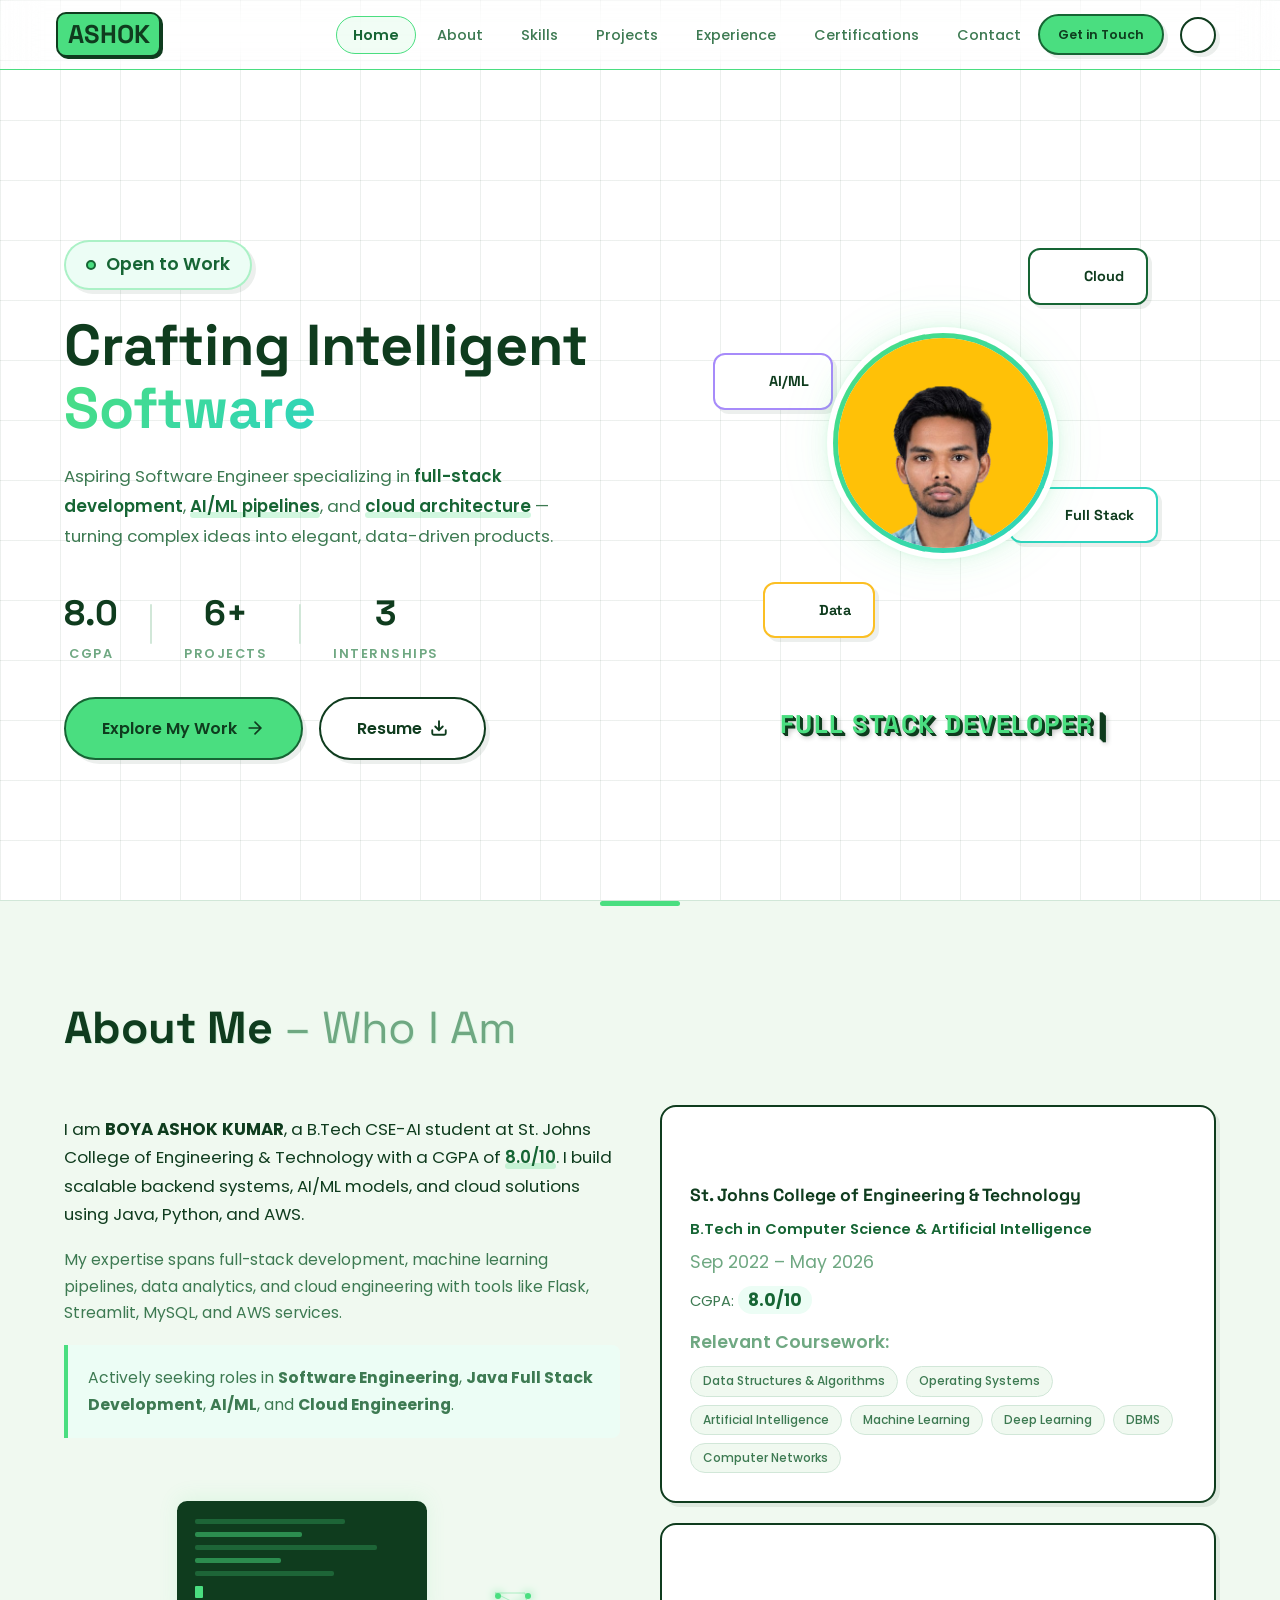
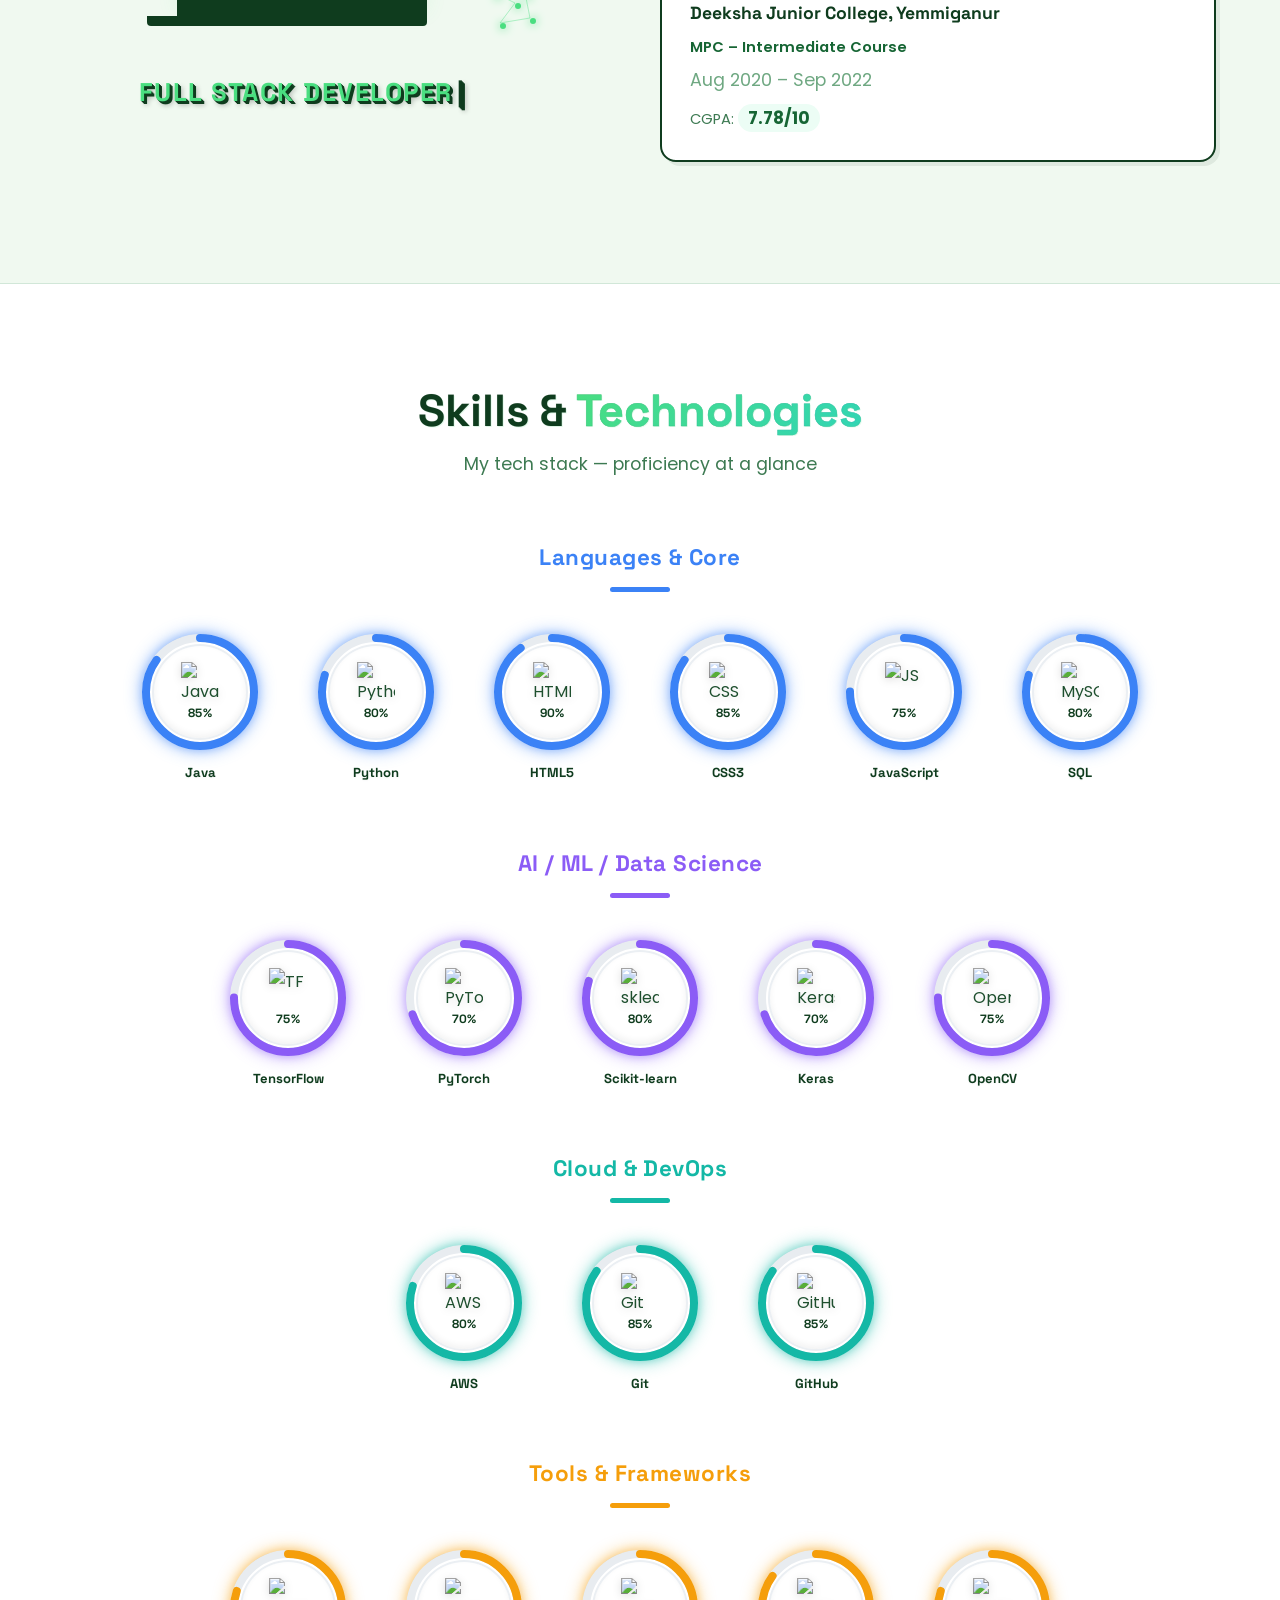
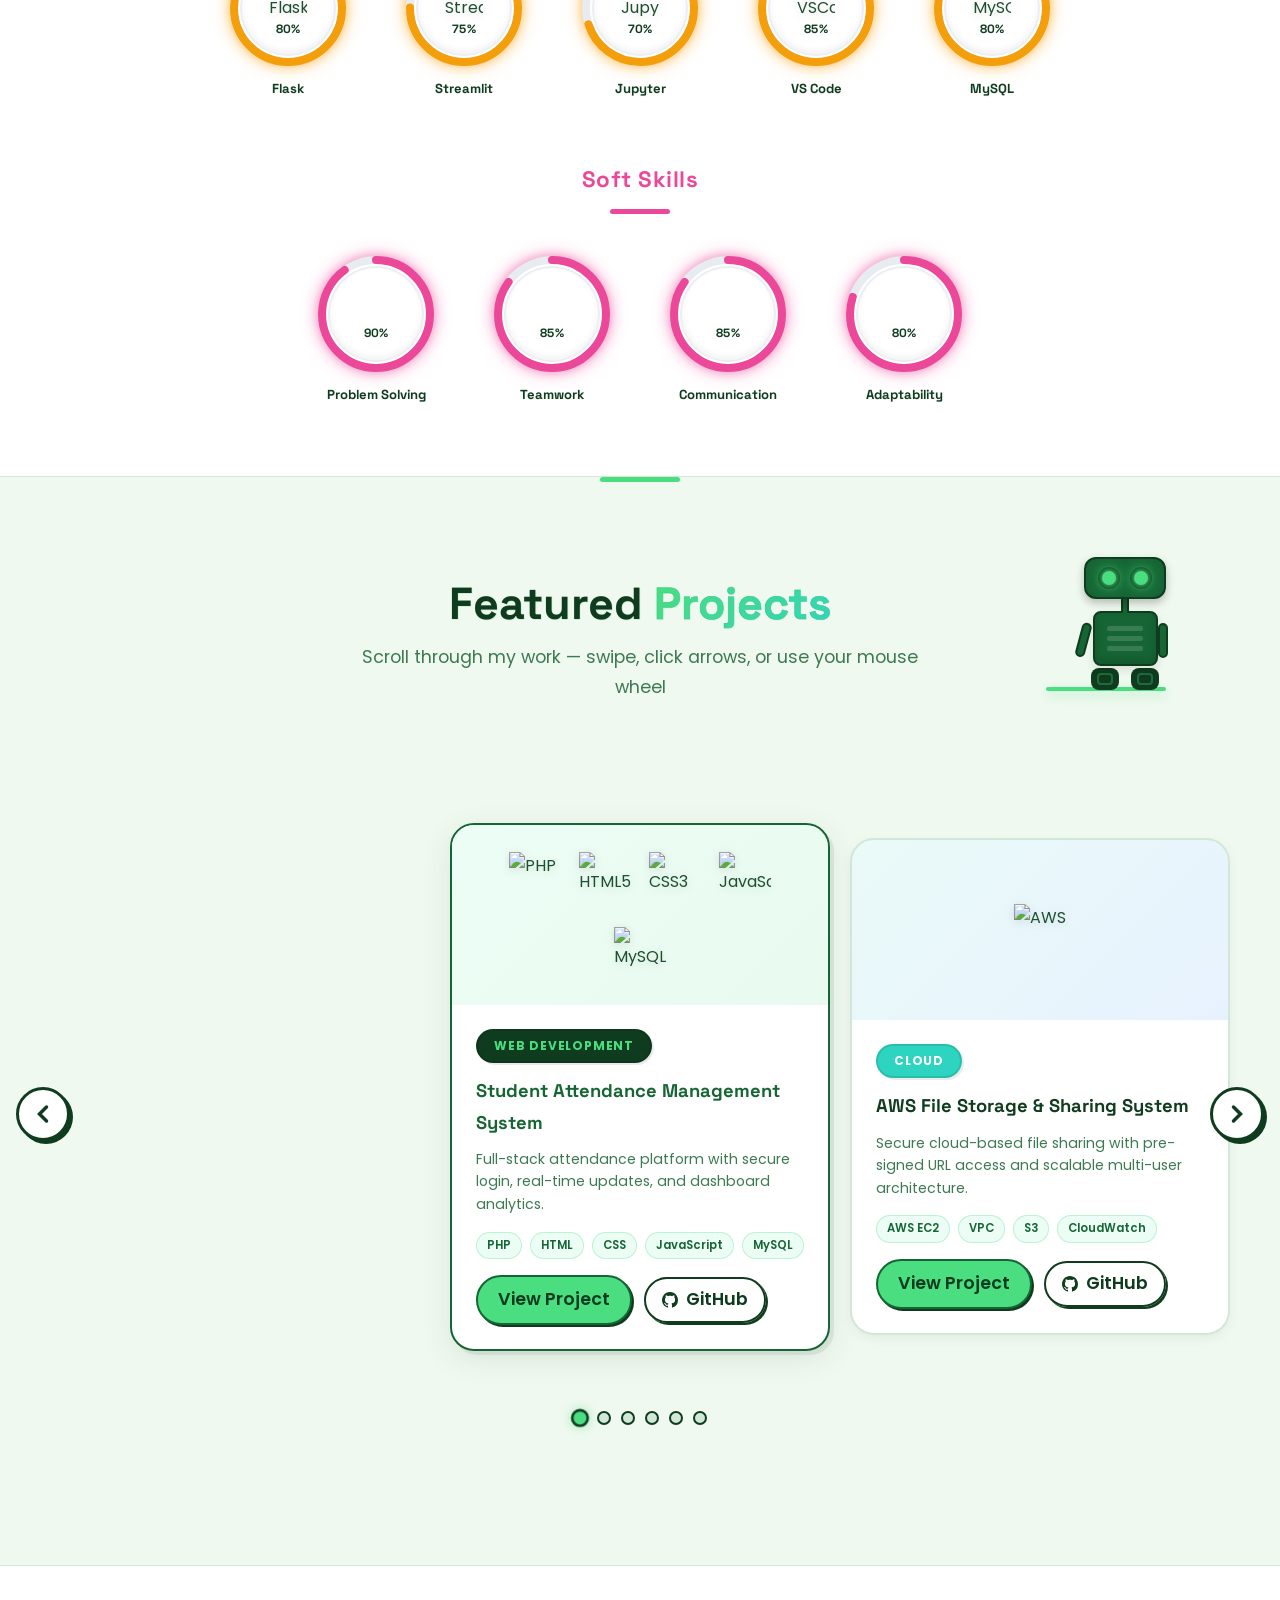
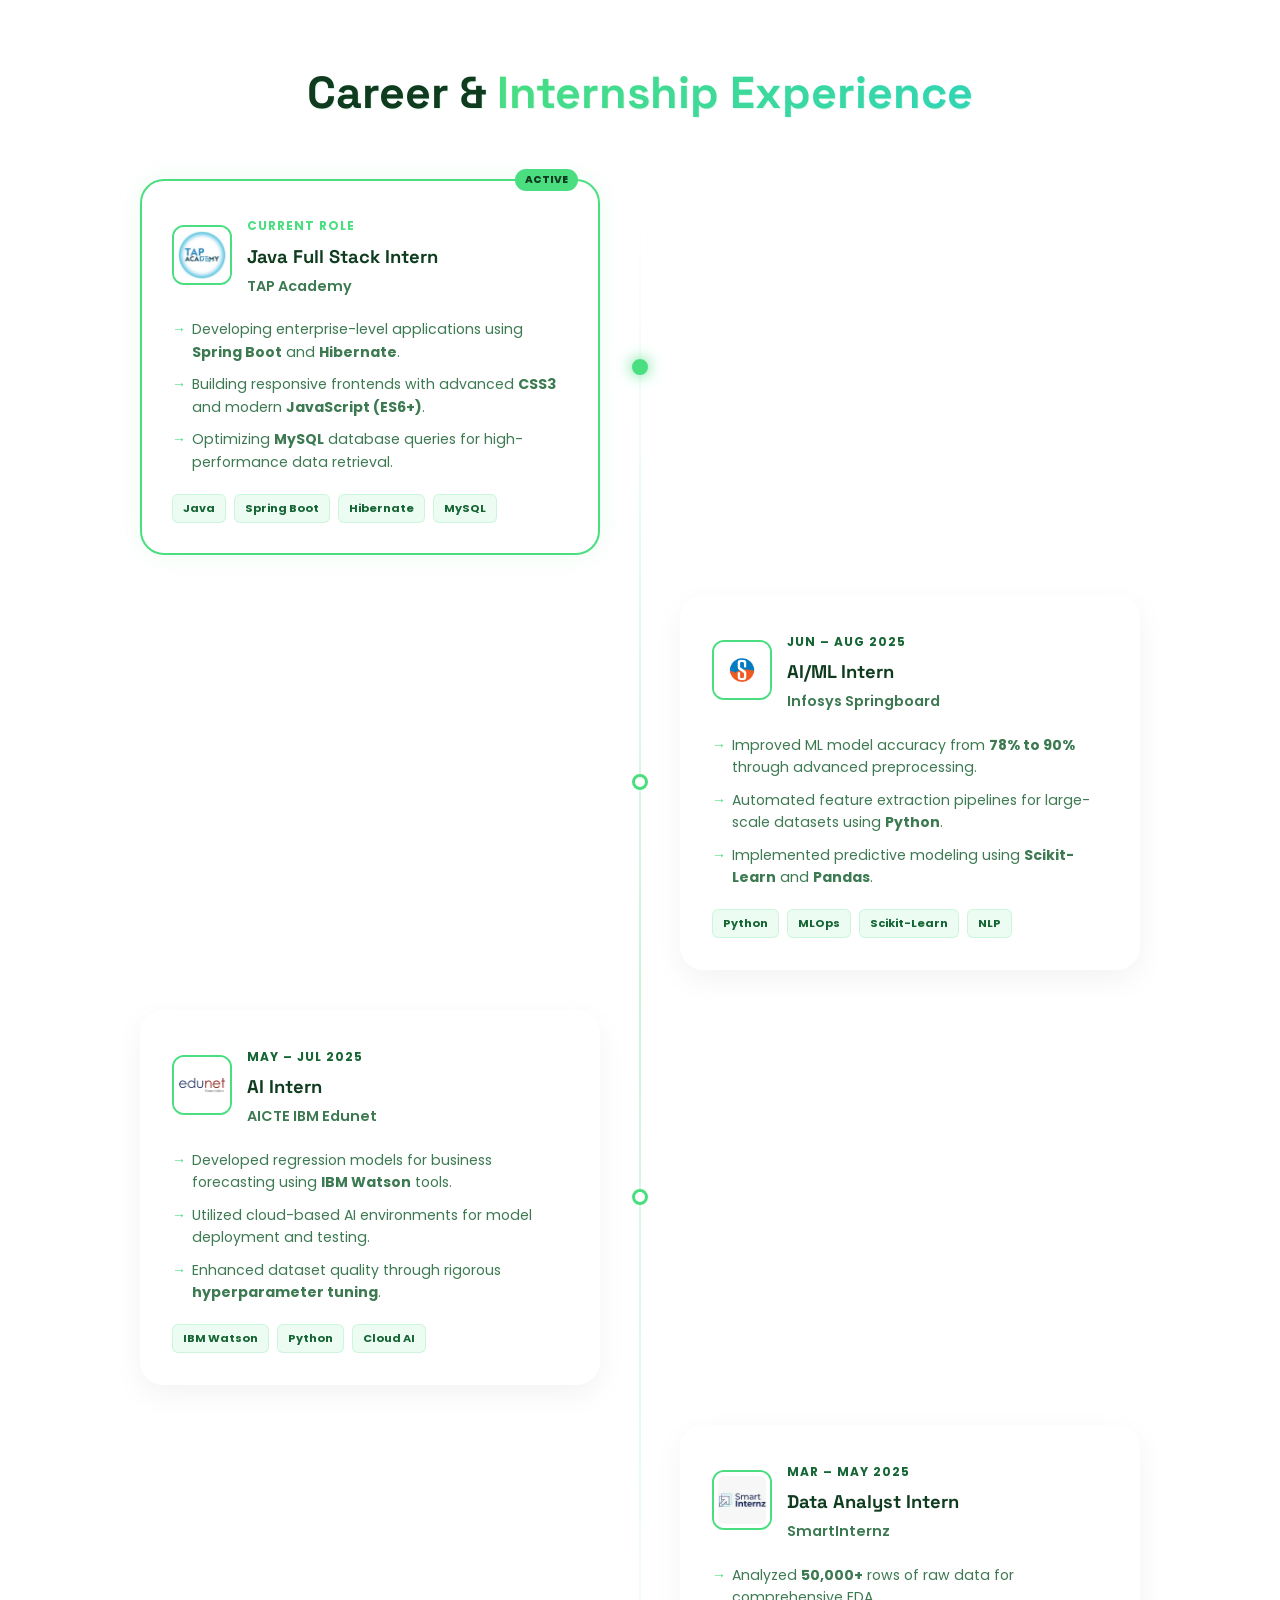
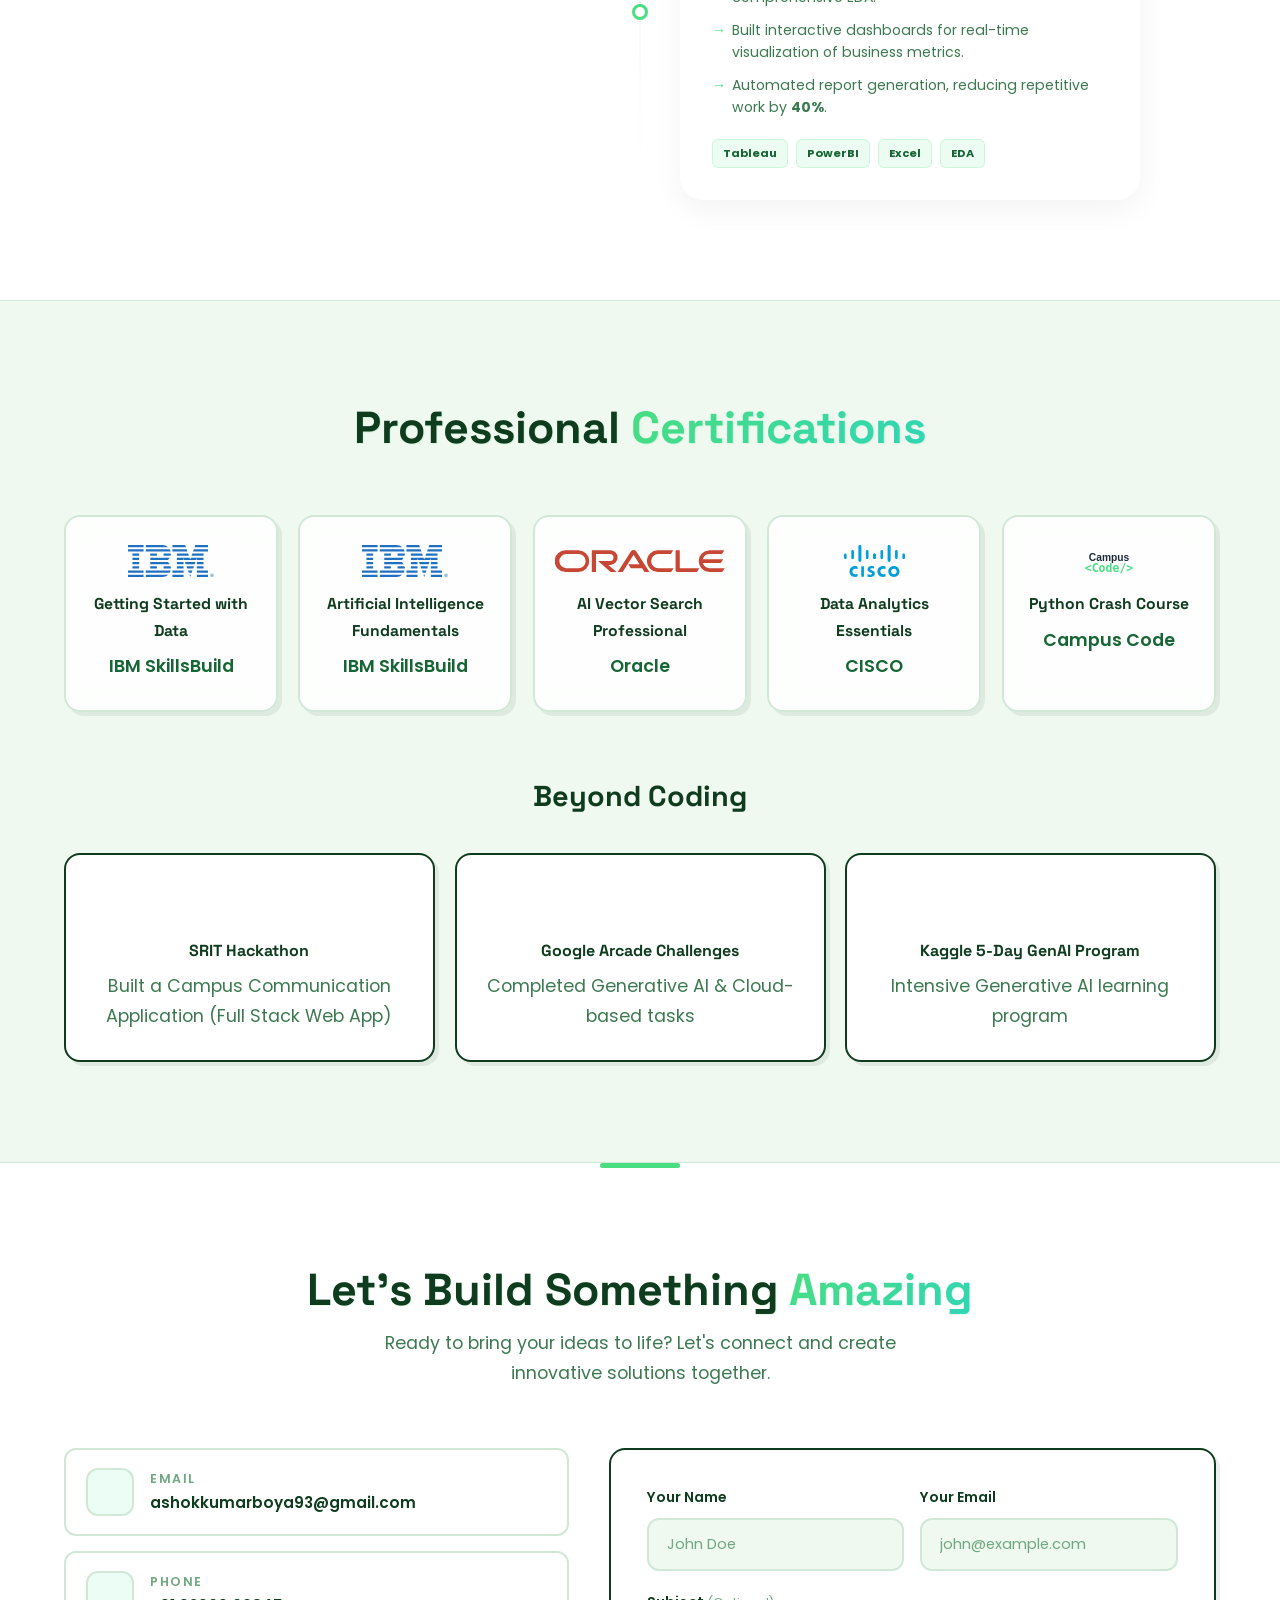
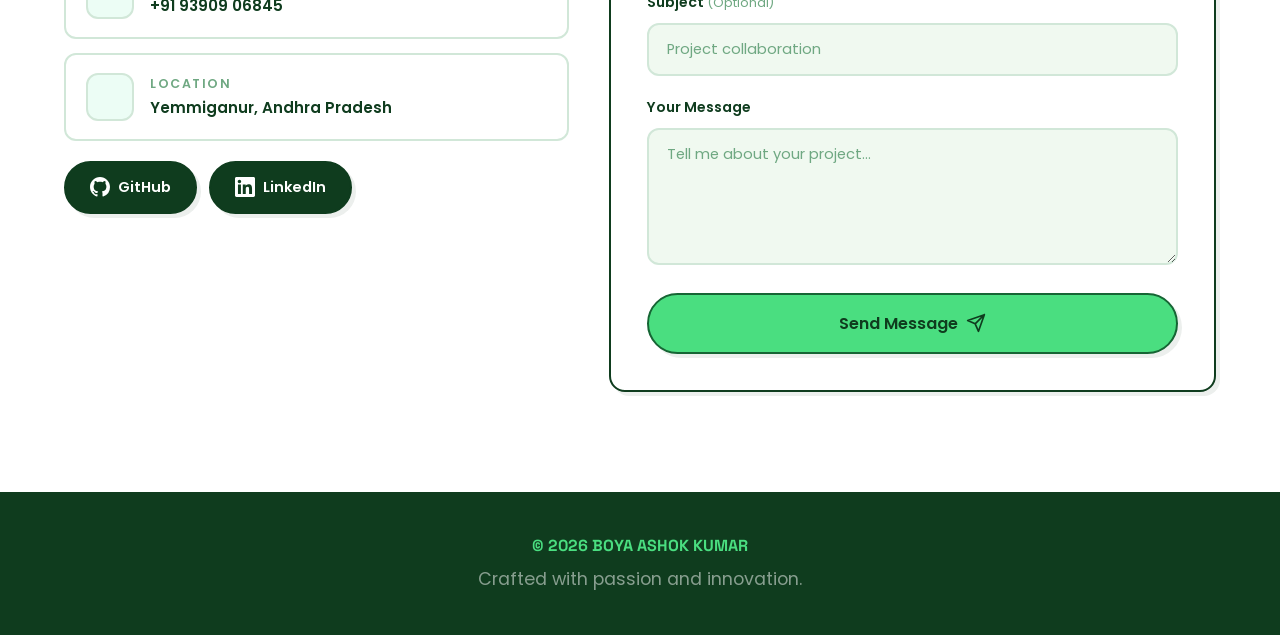
==== commit 25e849d7: "Enhance smooth scrolling and animations with parallax and progress bar" ====
--- a/index.html
+++ b/index.html
@@ -18,6 +18,9 @@
 </head>
 
 <body>
+    <!-- Scroll Progress Bar -->
+    <div class="scroll-progress" id="scrollProgress"></div>
+
     <!-- Animated Background -->
     <div class="bg-shapes">
         <div class="shape shape-1"></div>
@@ -73,11 +76,11 @@
                         <span class="badge-dot"></span>
                         Open to Work
                     </div>
-                    <h1 class="hero-title">
+                    <h1 class="hero-title reveal">
                         Crafting Intelligent
                         <span class="gradient-text">Software </span>
                     </h1>
-                    <p class="hero-description">
+                    <p class="hero-description reveal">
                         Aspiring Software Engineer specializing in
                         <span class="highlight">full-stack development</span>,
                         <span class="highlight">AI/ML pipelines</span>, and
--- a/Assets/css/style.css
+++ b/Assets/css/style.css
@@ -84,6 +84,18 @@
     overflow-x: hidden;
 }
 
+/* Scroll Progress Bar */
+.scroll-progress {
+    position: fixed;
+    top: 0;
+    left: 0;
+    width: 0%;
+    height: 4px;
+    background: var(--gradient-green);
+    z-index: 2000;
+    transition: width 0.1s ease-out;
+}
+
 /* ============================================
    ANIMATED BACKGROUND ELEMENTS
    ============================================ */
@@ -637,7 +649,12 @@
     padding: 5px;
     box-shadow: 0 0 0 6px var(--bg-white), var(--neon-green-strong);
     z-index: 3;
-    animation: floatProfile 6s ease-in-out infinite;
+    animation: floatProfile 6s ease-in-out infinite, heroPulse 4s ease-in-out infinite;
+}
+
+@keyframes heroPulse {
+    0%, 100% { box-shadow: 0 0 0 6px var(--bg-white), var(--neon-green-strong); }
+    50% { box-shadow: 0 0 0 12px var(--bg-white), 0 0 40px var(--green-primary); }
 }
 
 .profile-photo {
@@ -1020,9 +1037,10 @@
         box-shadow: 0 2px 8px rgba(74, 222, 128, 0.3);
     }
 
-    color: var(--text-secondary);
-    margin-bottom: 18px;
-    font-size: 0.98rem;
+    50% {
+        opacity: 1;
+        box-shadow: 0 4px 16px rgba(74, 222, 128, 0.6);
+    }
 }
 
 .about-intro {
@@ -2887,13 +2905,19 @@
    ============================================ */
 .reveal {
     opacity: 0;
-    transform: translateY(40px);
-    transition: opacity 0.7s ease, transform 0.7s ease;
+    transform: translateY(40px) scale(0.95) rotateX(10deg);
+    filter: blur(8px);
+    transition: opacity 0.9s cubic-bezier(0.16, 1, 0.3, 1), 
+                transform 0.9s cubic-bezier(0.16, 1, 0.3, 1),
+                filter 0.9s cubic-bezier(0.16, 1, 0.3, 1);
+    transform-origin: center bottom;
+    will-change: transform, opacity, filter;
 }
 
 .reveal.revealed {
     opacity: 1;
-    transform: translateY(0);
+    transform: translateY(0) scale(1) rotateX(0deg);
+    filter: blur(0);
 }
 
 .reveal:nth-child(1) {
@@ -3069,7 +3093,7 @@
     }
 
     .profile-photo-wrap {
-        width: 250px;
+        width: 180px;
         height: 180px;
     }
 
@@ -3136,6 +3160,14 @@
     .profile-photo-wrap {
         width: 160px;
         height: 160px;
+    }
+
+    .project-robot-wrapper {
+        position: relative;
+        right: auto;
+        top: auto;
+        margin: 20px auto 0;
+        align-items: center;
     }
 }
 
@@ -3672,3 +3704,24 @@
     }
 }
 
+
+/* Lenis Recommended CSS */
+html.lenis, html.lenis body {
+  height: auto;
+}
+
+.lenis.lenis-smooth {
+  scroll-behavior: auto !important;
+}
+
+.lenis.lenis-smooth [data-lenis-prevent] {
+  overscroll-behavior: contain;
+}
+
+.lenis.lenis-stopped {
+  overflow: hidden;
+}
+
+.lenis.lenis-scrolling iframe {
+  pointer-events: none;
+}
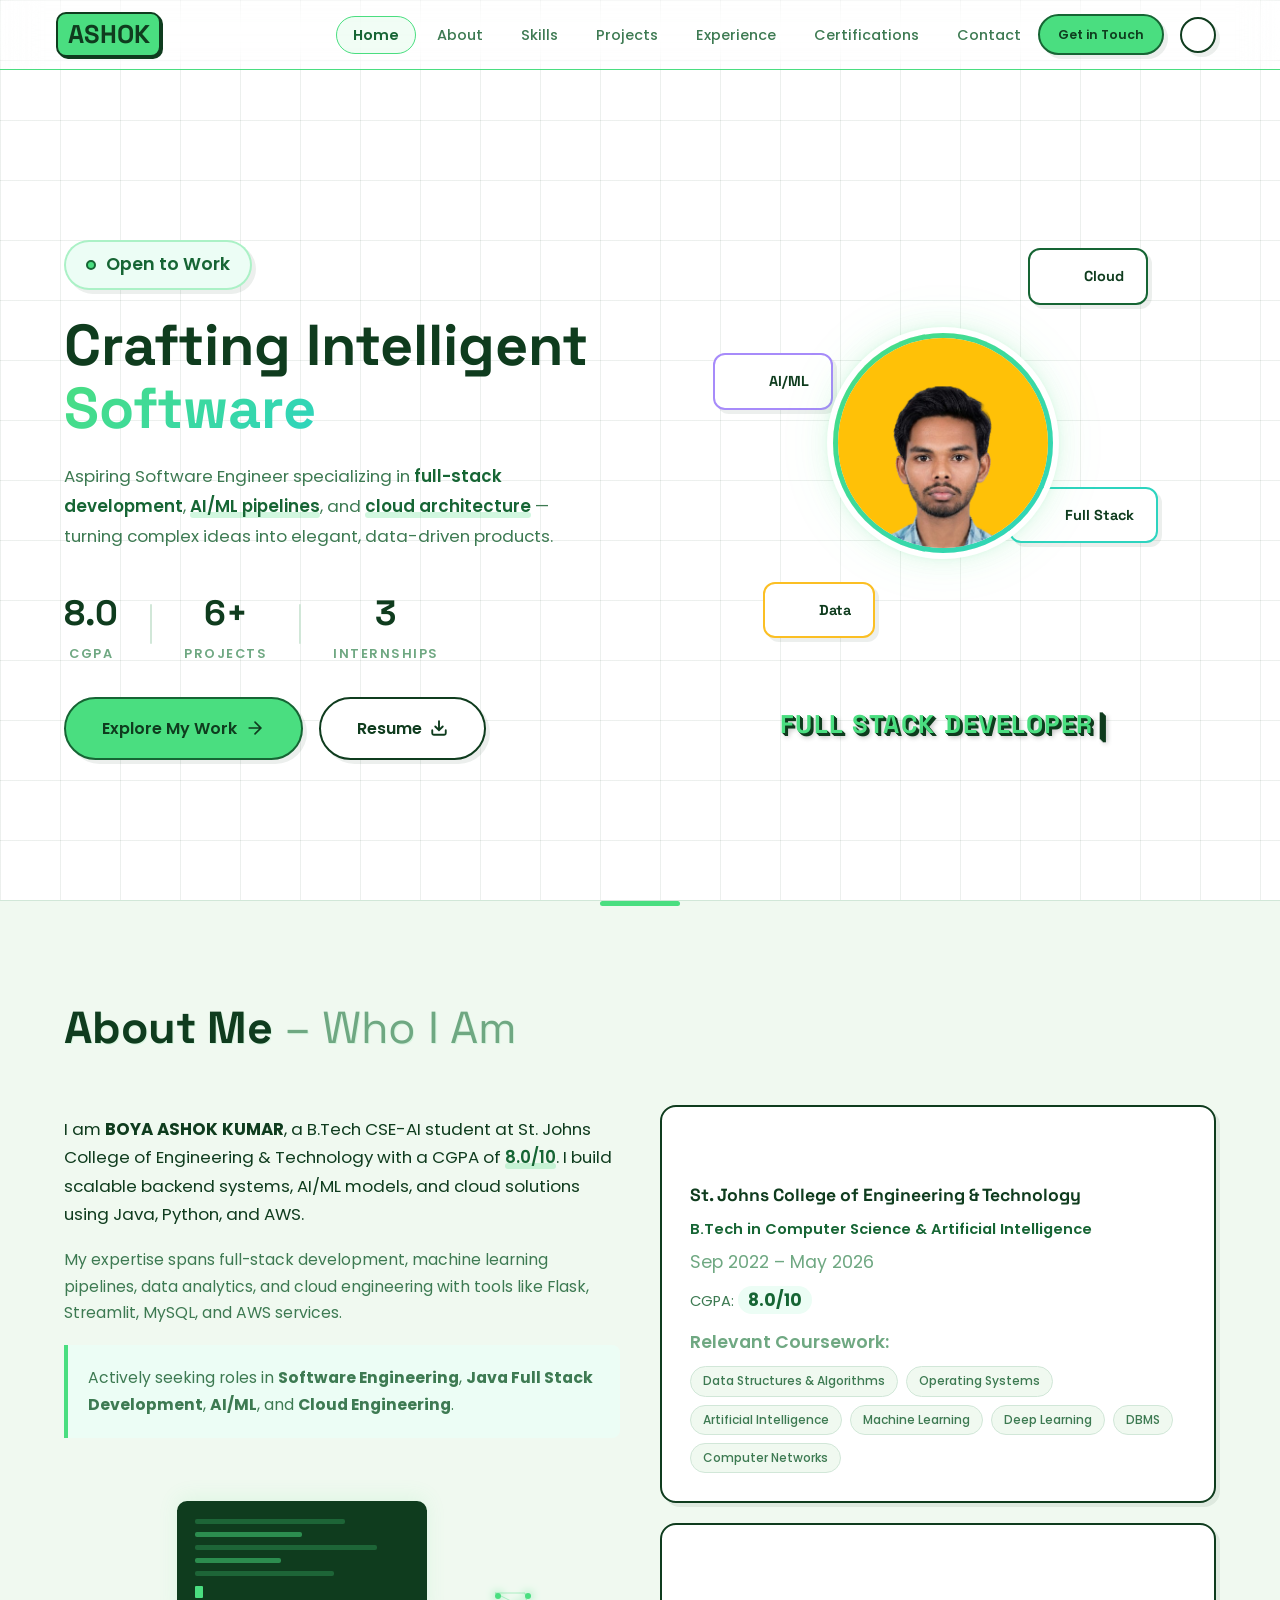
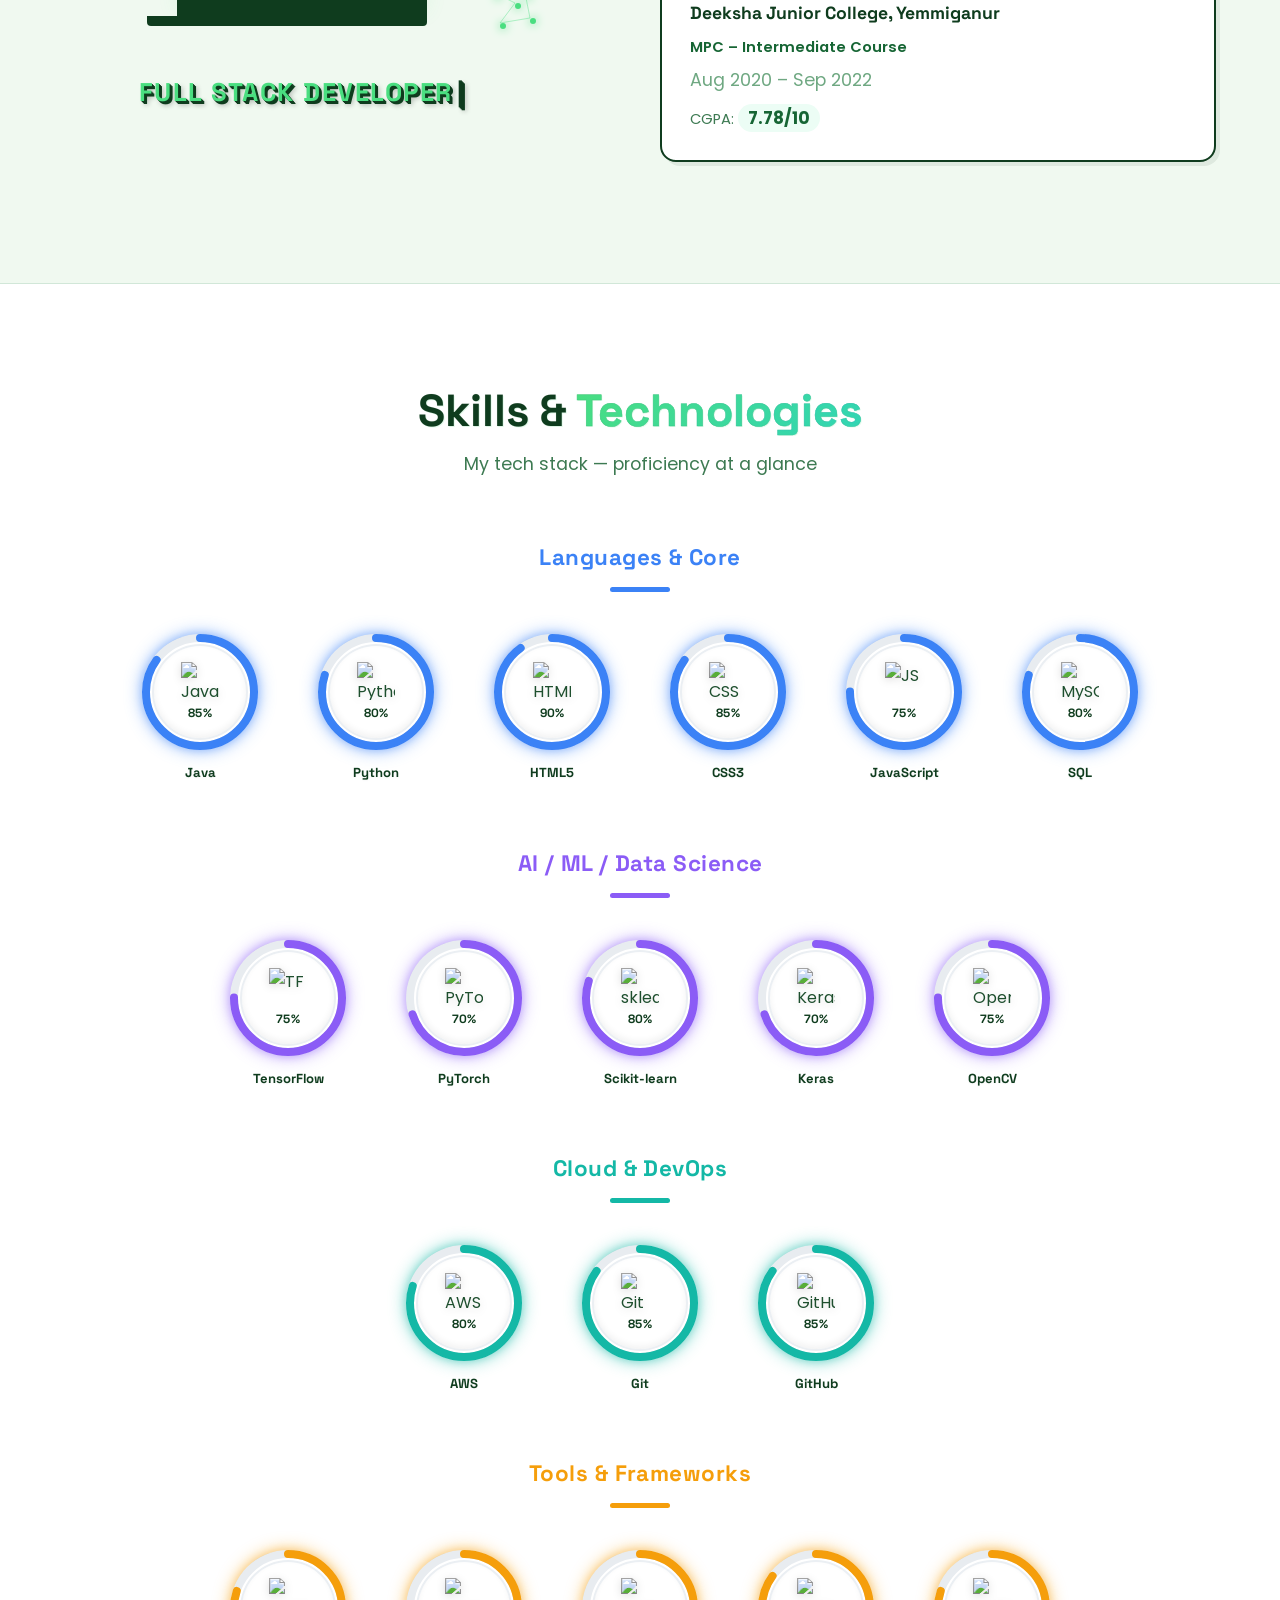
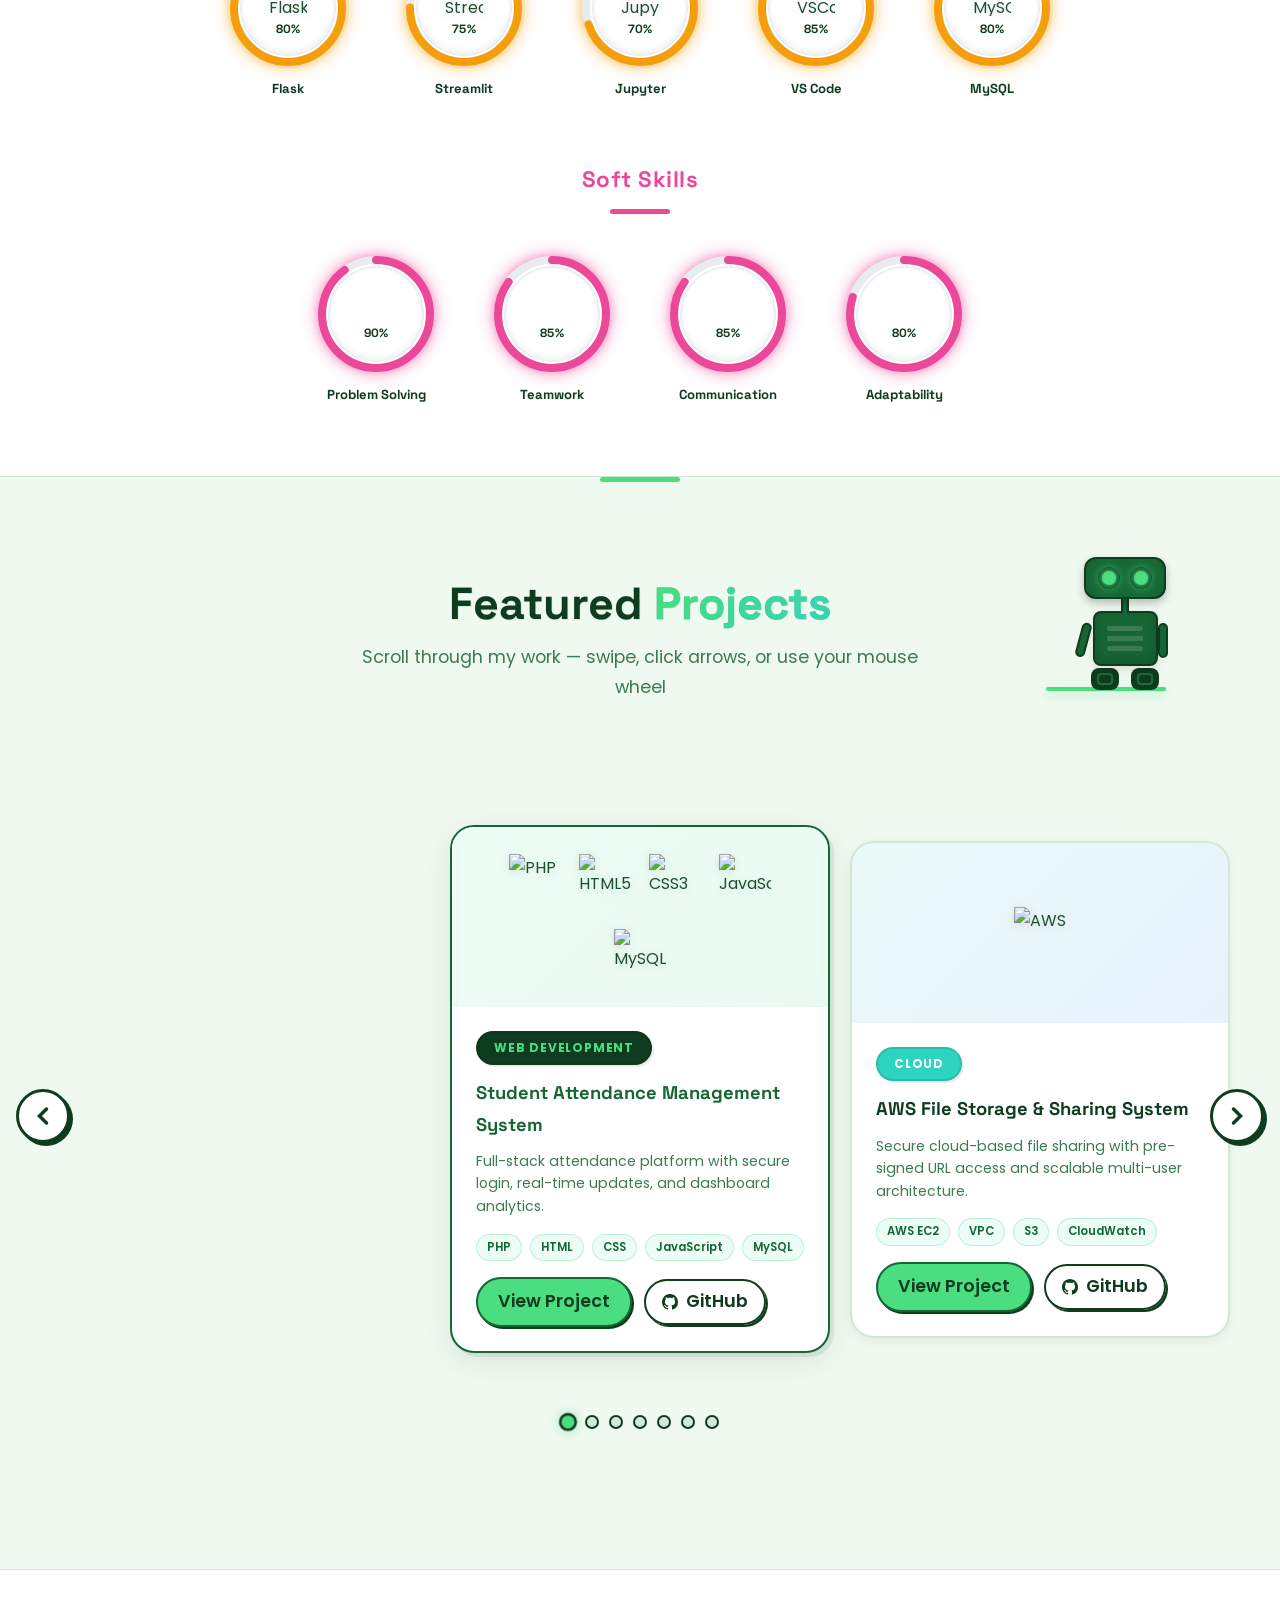
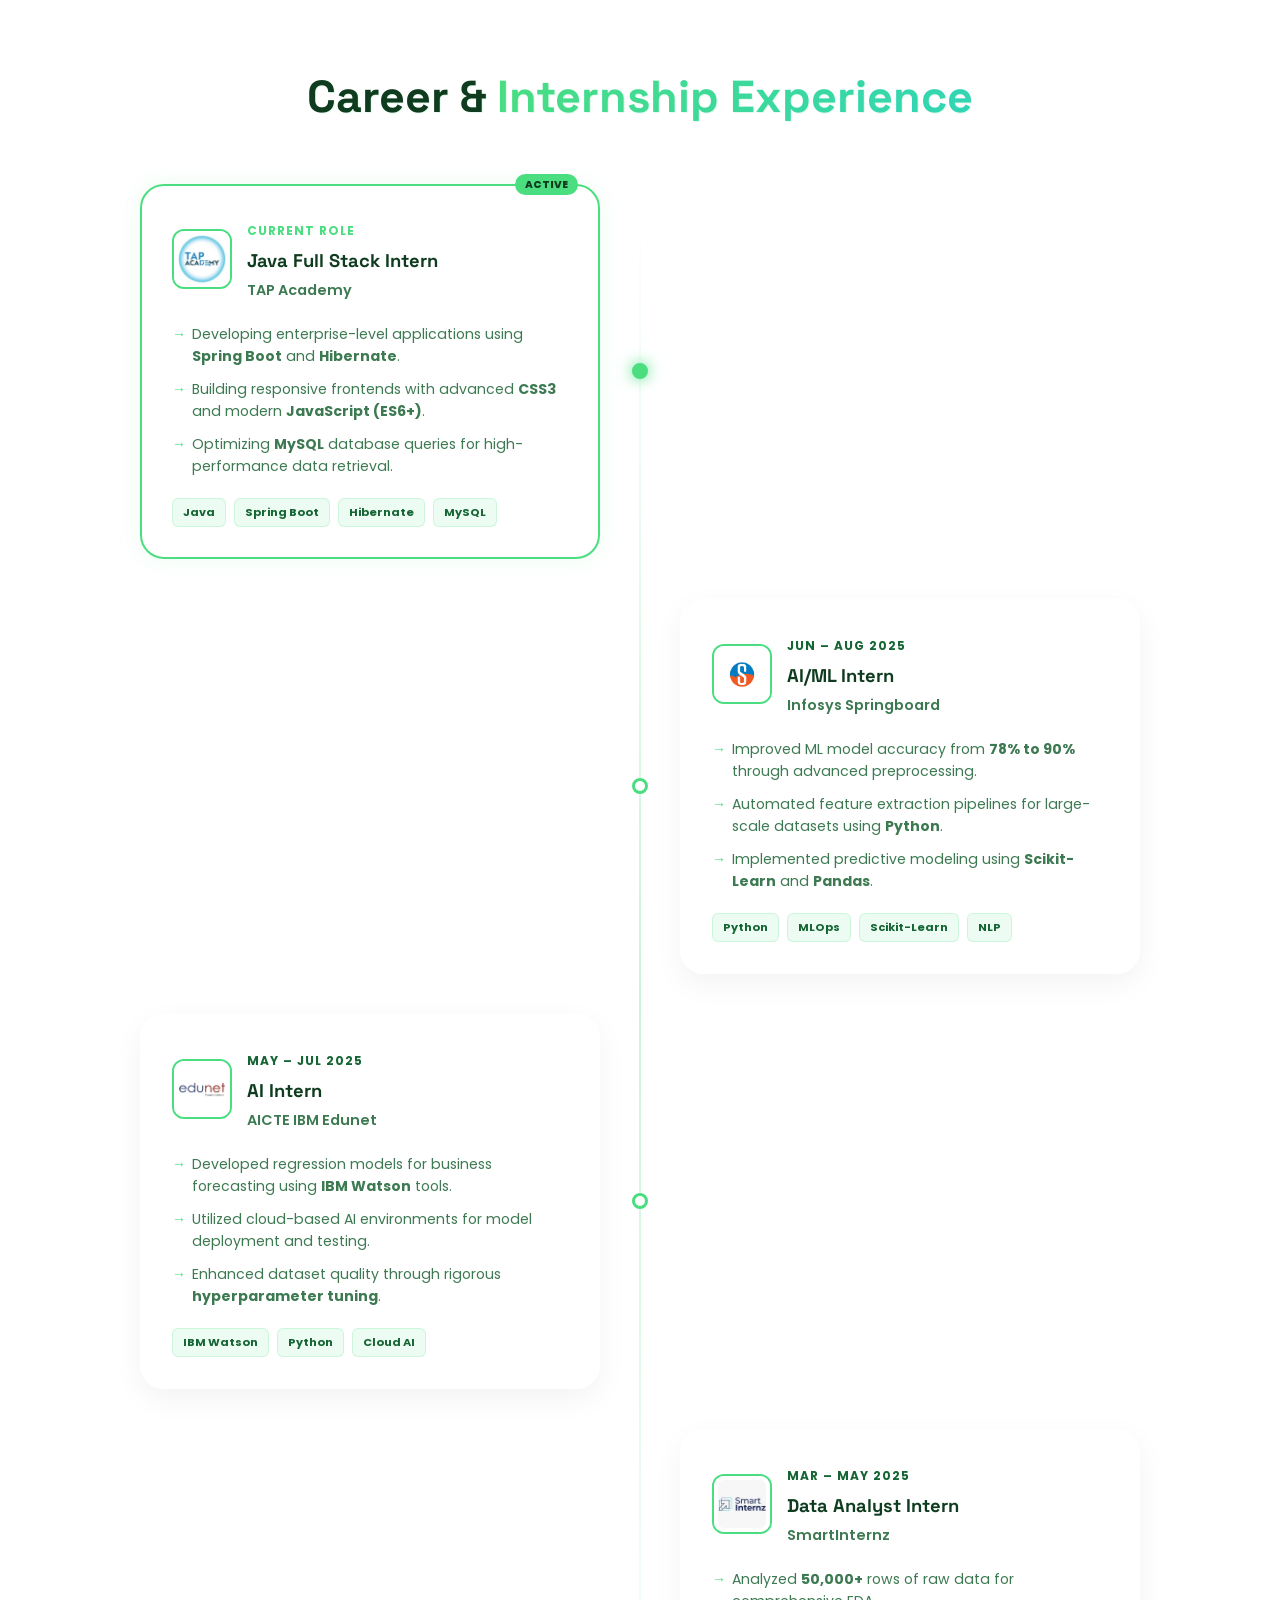
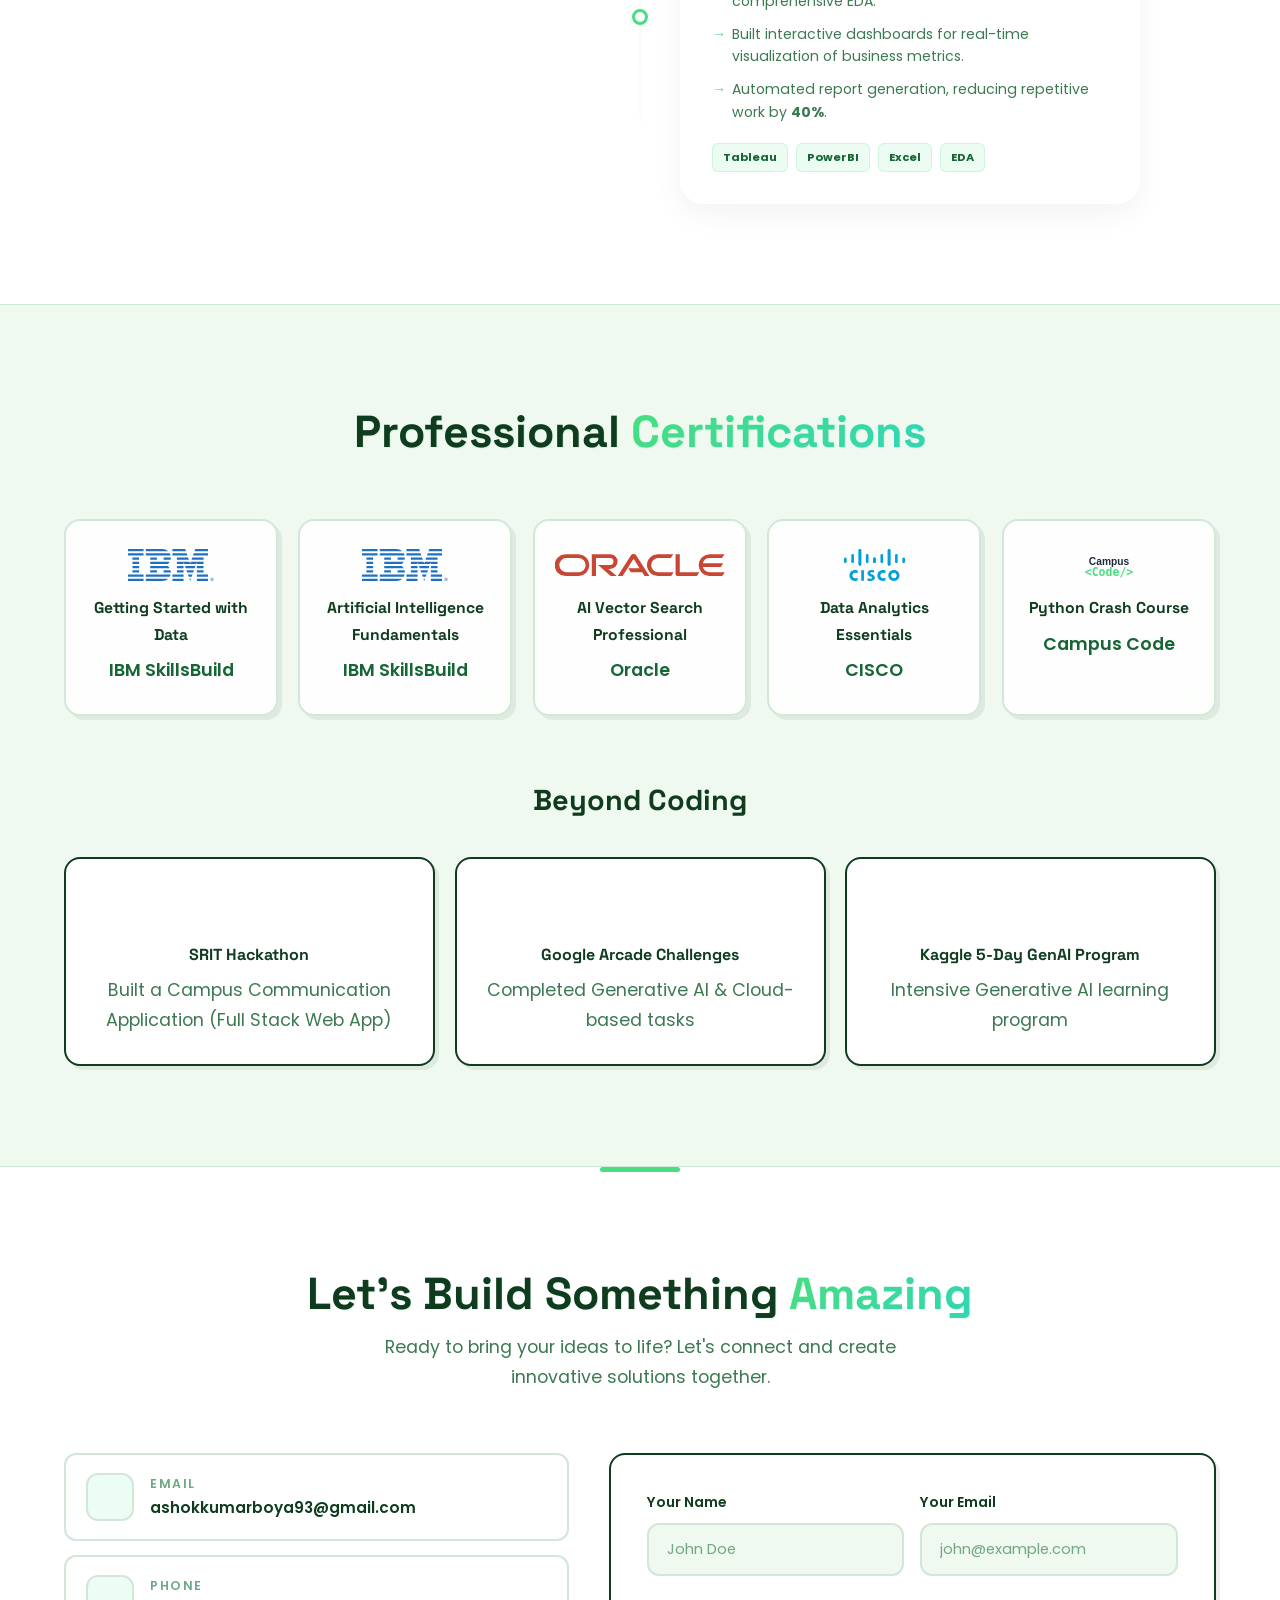
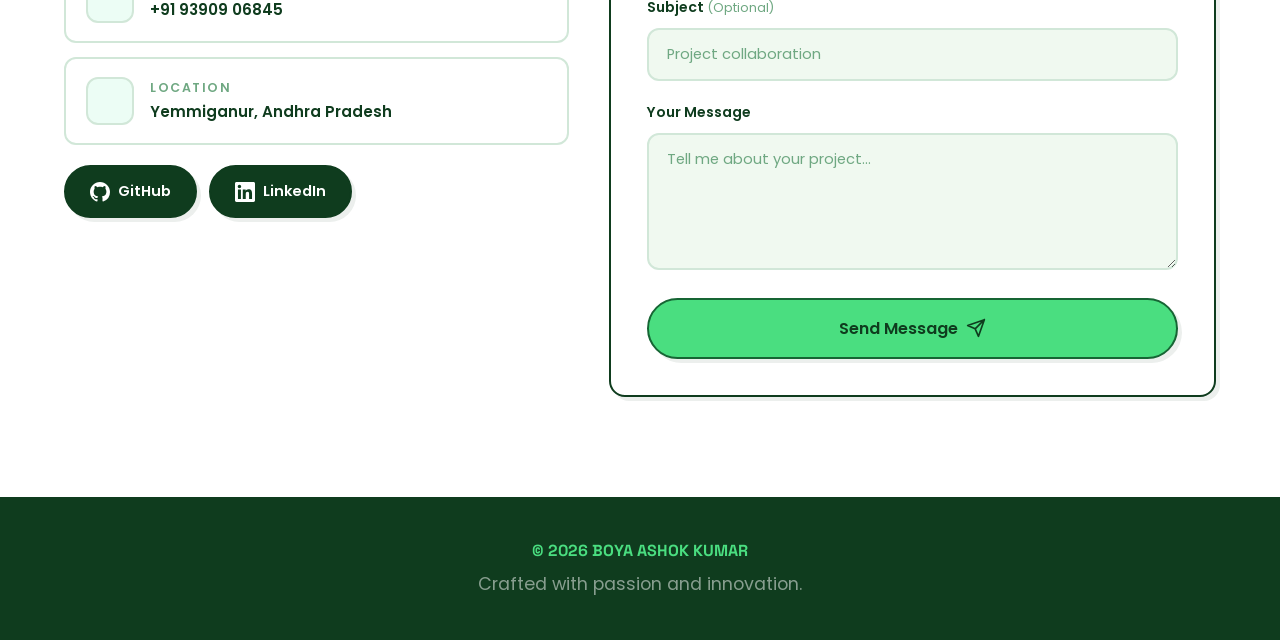
==== commit 6c5b723a: "Add Exposys Mart DDoS Detection project" ====
--- a/index.html
+++ b/index.html
@@ -646,6 +646,38 @@
                         </div>
                     </div>
                 </div>
+
+                <!-- Card 7: DDoS Detection System -->
+                <div class="carousel-card" data-index="6">
+                    <div class="carousel-card-logos cloud-bg" style="background: rgba(30, 41, 59, 0.1);">
+                        <img src="https://cdn.jsdelivr.net/gh/devicons/devicon@latest/icons/python/python-original.svg"
+                            alt="Python" class="tech-logo">
+                        <img src="https://cdn.jsdelivr.net/gh/devicons/devicon@latest/icons/fastapi/fastapi-original.svg"
+                            alt="FastAPI" class="tech-logo">
+                        <img src="https://cdn.jsdelivr.net/gh/devicons/devicon@latest/icons/mysql/mysql-original.svg"
+                            alt="MySQL" class="tech-logo">
+                    </div>
+                    <div class="carousel-card-body">
+                        <div class="project-badge toon-badge" style="background: #1e293b; color: #fff;">Cyber Security</div>
+                        <h3 class="project-title">Entropy-Based DDoS Detection</h3>
+                        <p class="project-description">Real-time system for identifying malicious traffic patterns with entropy analysis and FastAPI analytics.</p>
+                        <div class="project-tech">
+                            <span class="tech-tag">Python</span><span class="tech-tag">FastAPI</span><span
+                                class="tech-tag">MySQL</span><span class="tech-tag">CyberSecurity</span>
+                        </div>
+                        <div class="project-actions">
+                            <a href="projects/project-7.html" class="btn btn-primary btn-sm">View Project</a>
+                            <a href="https://github.com/ashokkumarboya93/Exposys-Mart-Entropy-Based-DDoS-Detection-System" target="_blank"
+                                class="project-link toon-btn-sm">
+                                <svg width="16" height="16" fill="currentColor" viewBox="0 0 24 24">
+                                    <path
+                                        d="M12 0C5.37 0 0 5.37 0 12c0 5.31 3.435 9.795 8.205 11.385.6.105.825-.255.825-.57 0-.285-.015-1.23-.015-2.235-3.015.555-3.795-.735-4.035-1.41-.135-.345-.72-1.41-1.23-1.695-.42-.225-1.02-.78-.015-.795.945-.015 1.62.87 1.845 1.23 1.08 1.815 2.805 1.305 3.495.99.105-.78.42-1.305.765-1.605-2.67-.3-5.46-1.335-5.46-5.925 0-1.305.465-2.385 1.23-3.225-.12-.3-.54-1.53.12-3.18 0 0 1.005-.315 3.3 1.23.96-.27 1.98-.405 3-.405s2.04.135 3 .405c2.295-1.56 3.3-1.23 3.3-1.23.66 1.65.24 2.88.12 3.18.765.84 1.23 1.905 1.23 3.225 0 4.605-2.805 5.625-5.475 5.925.435.375.81 1.095.81 2.22 0 1.605-.015 2.895-.015 3.3 0 .315.225.69.825.57A12.02 12.02 0 0024 12c0-6.63-5.37-12-12-12z" />
+                                </svg>
+                                GitHub
+                            </a>
+                        </div>
+                    </div>
+                </div>
             </div>
 
             <button class="carousel-nav carousel-next" id="carouselNext" aria-label="Next project">
@@ -663,6 +695,7 @@
                 <span class="carousel-dot" data-dot="3"></span>
                 <span class="carousel-dot" data-dot="4"></span>
                 <span class="carousel-dot" data-dot="5"></span>
+                <span class="carousel-dot" data-dot="6"></span>
             </div>
         </div>
     </section>
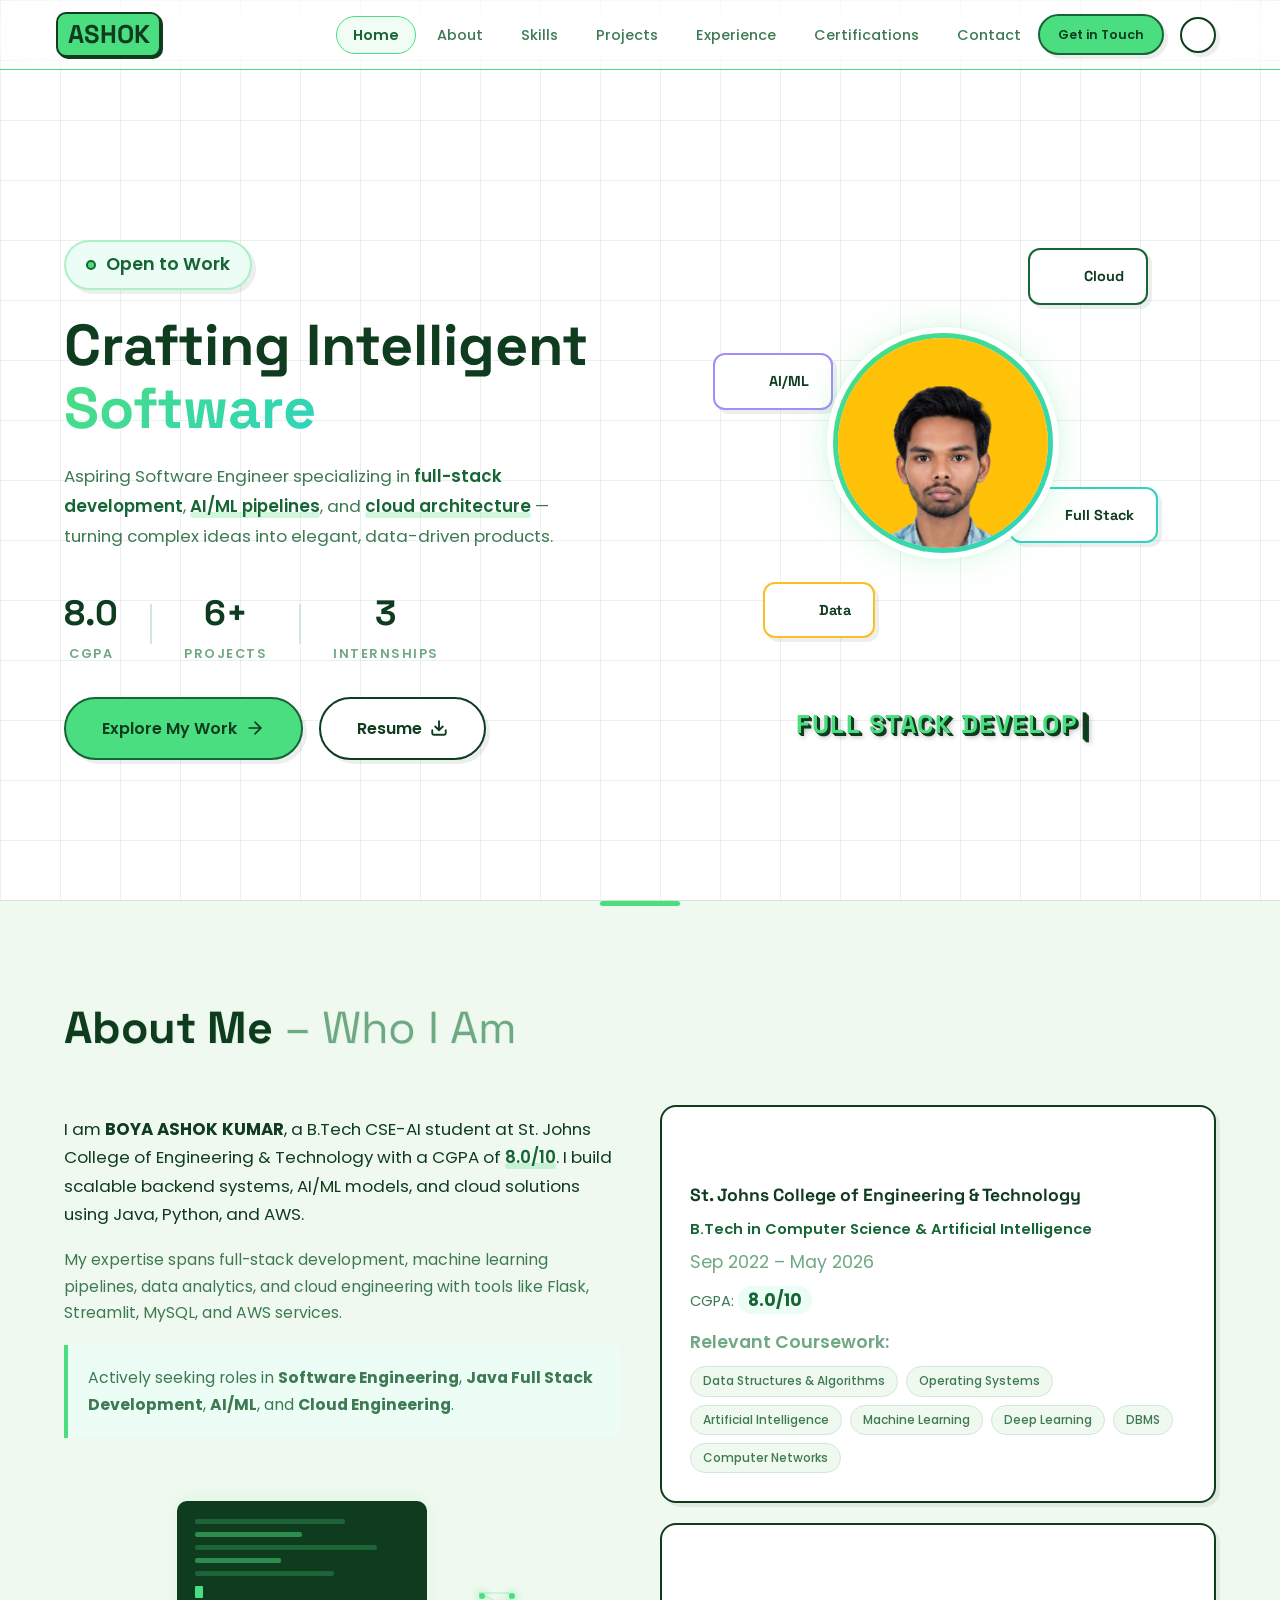
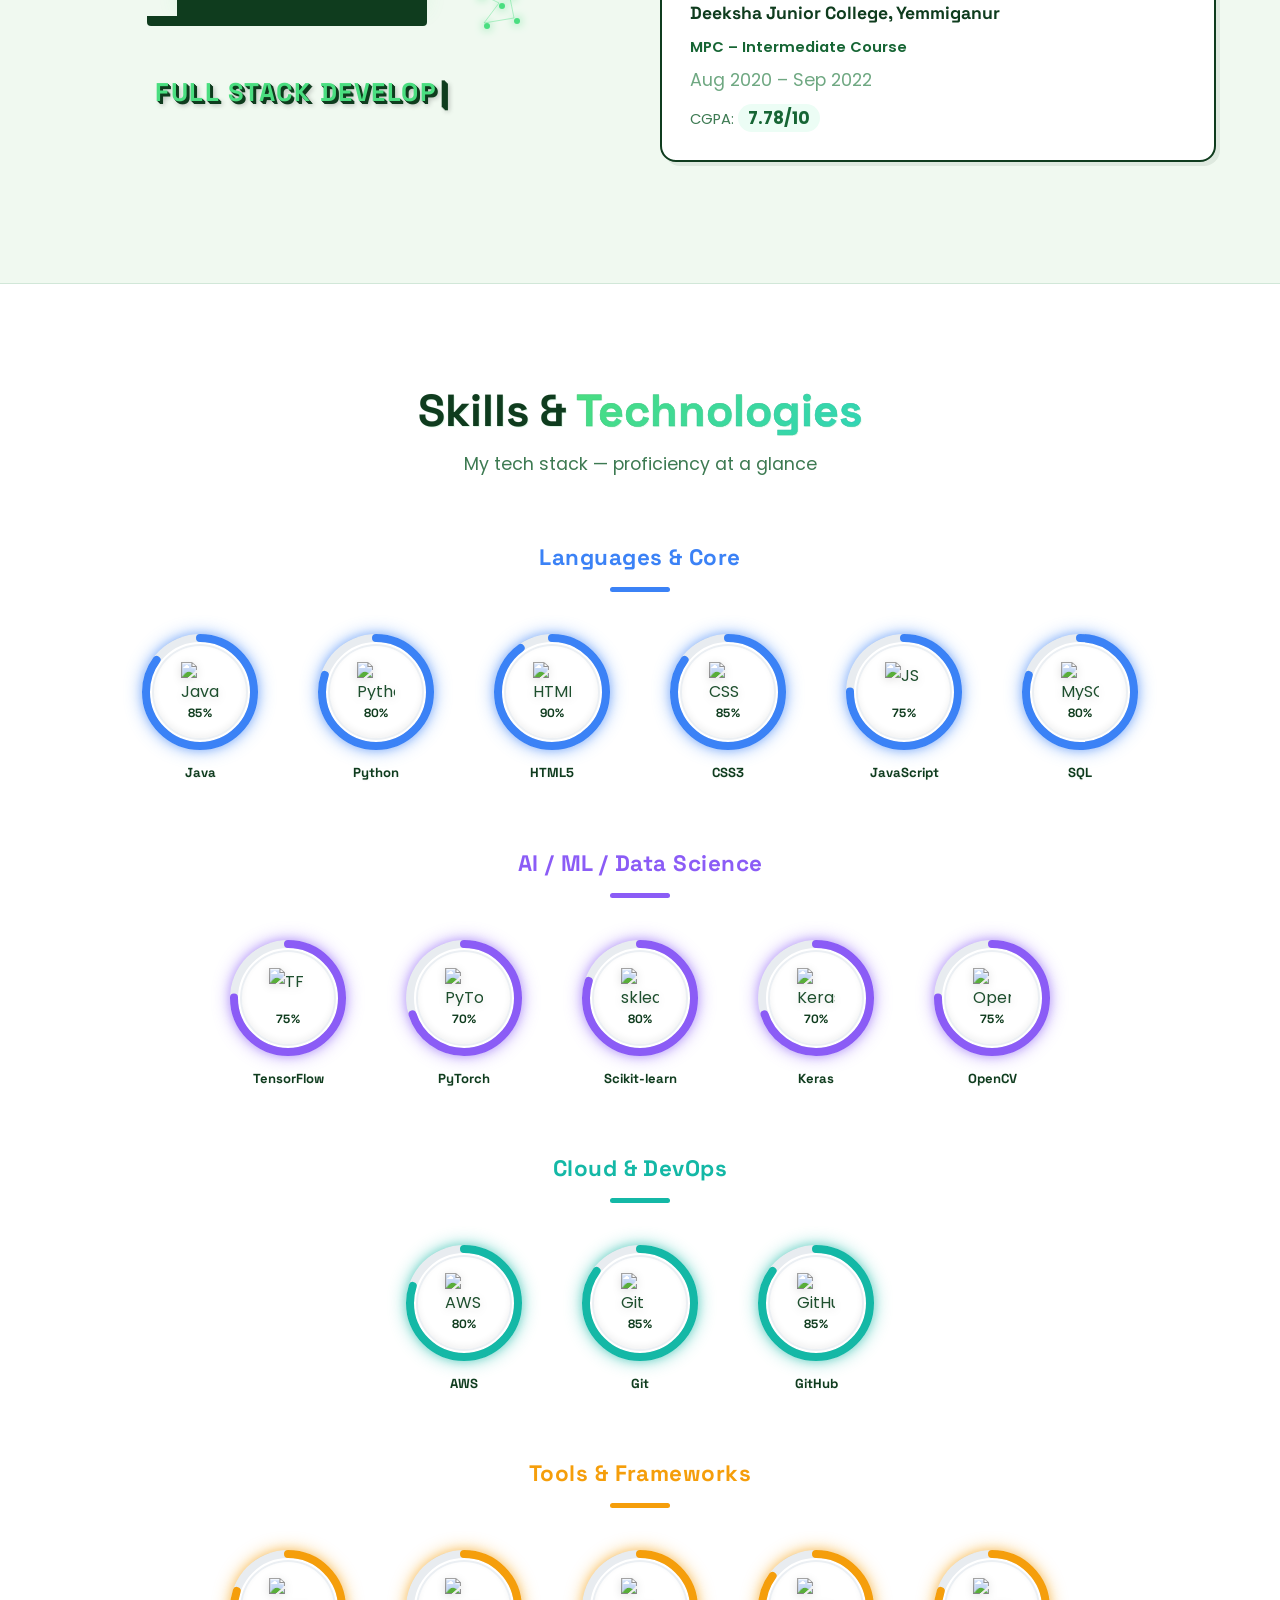
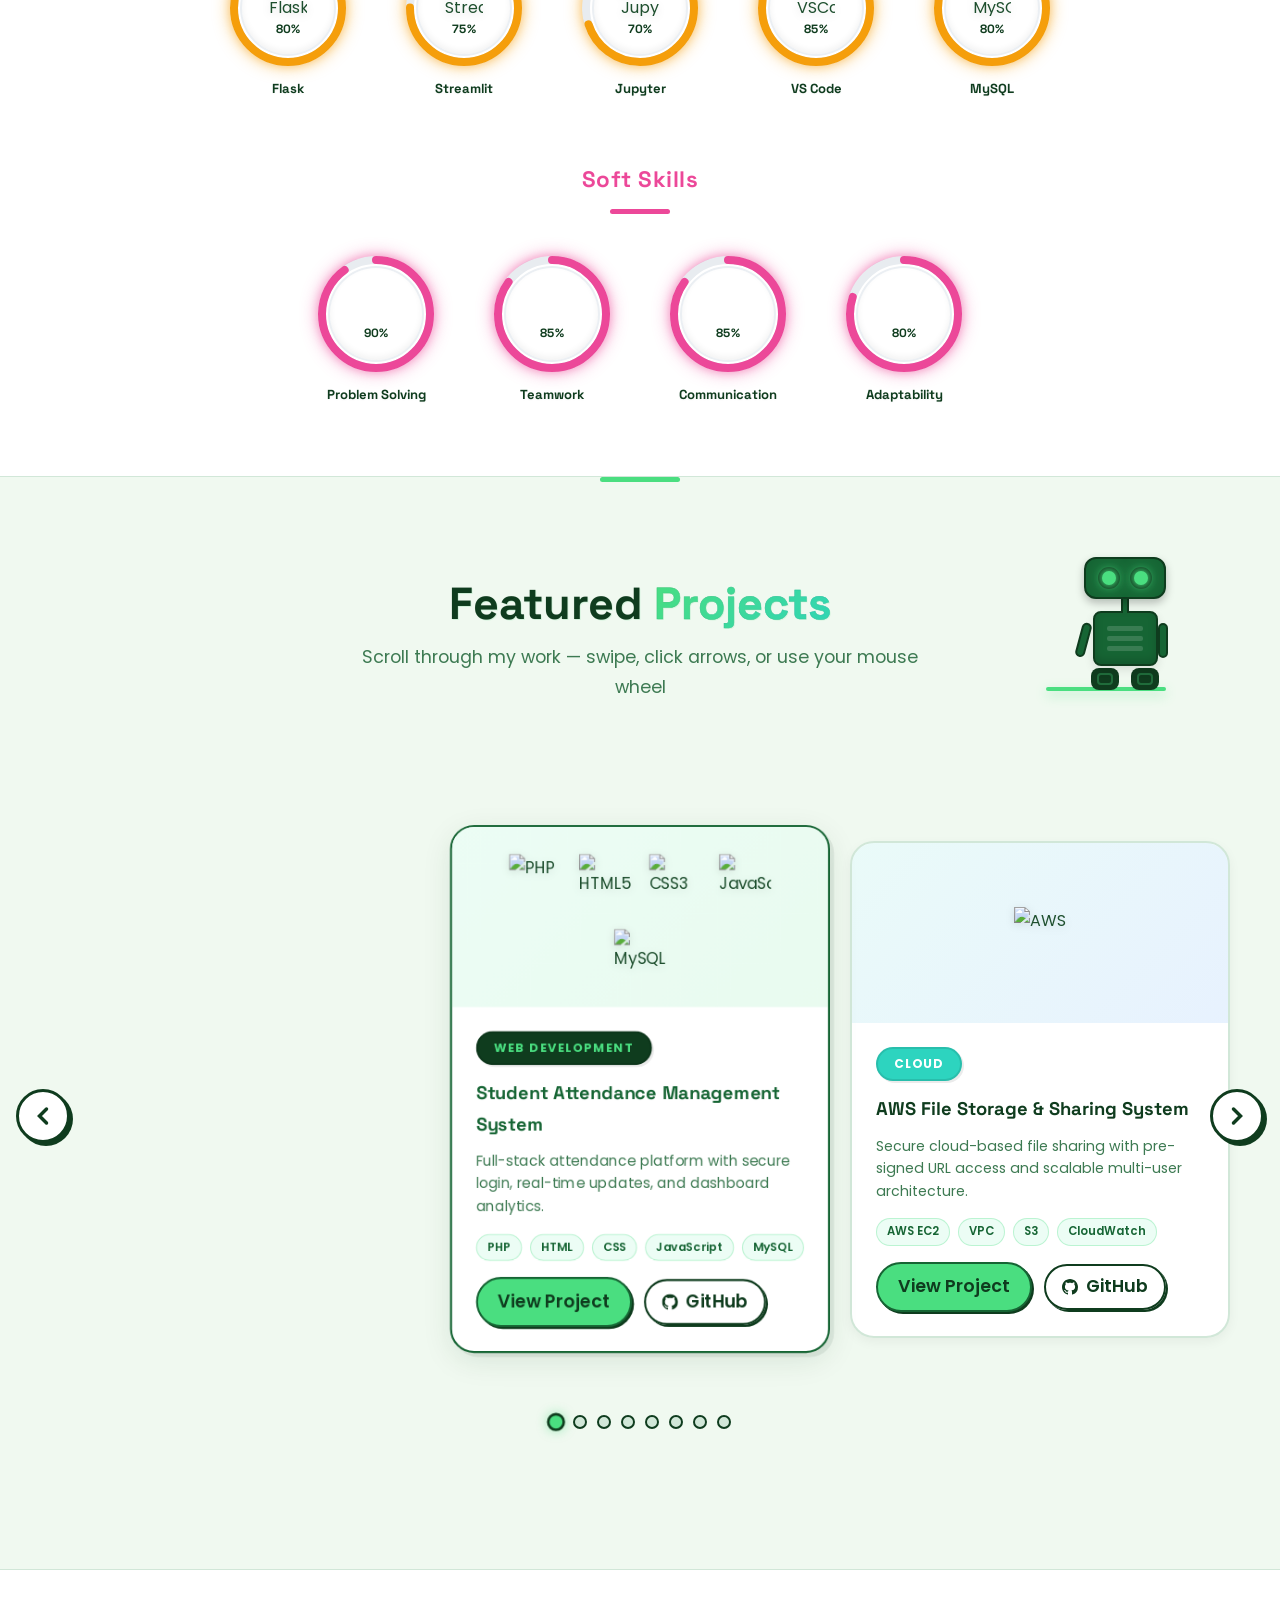
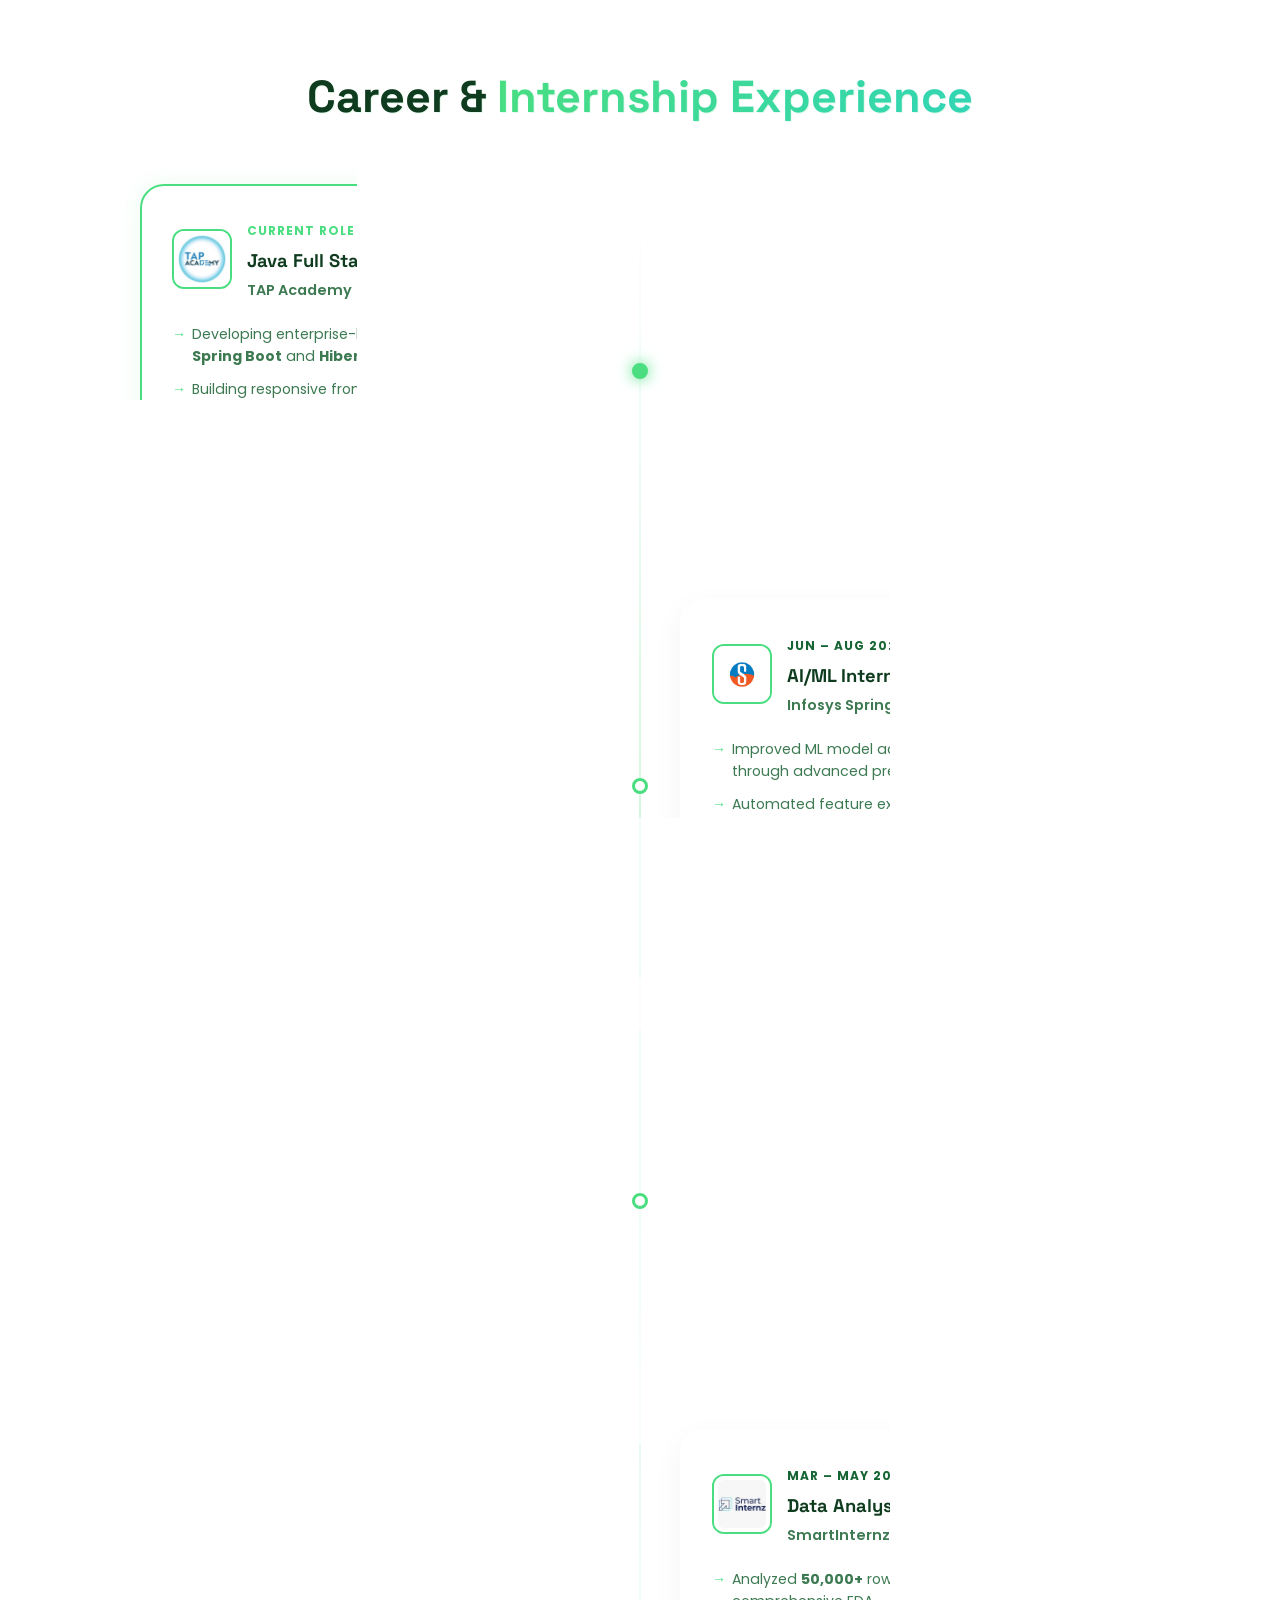
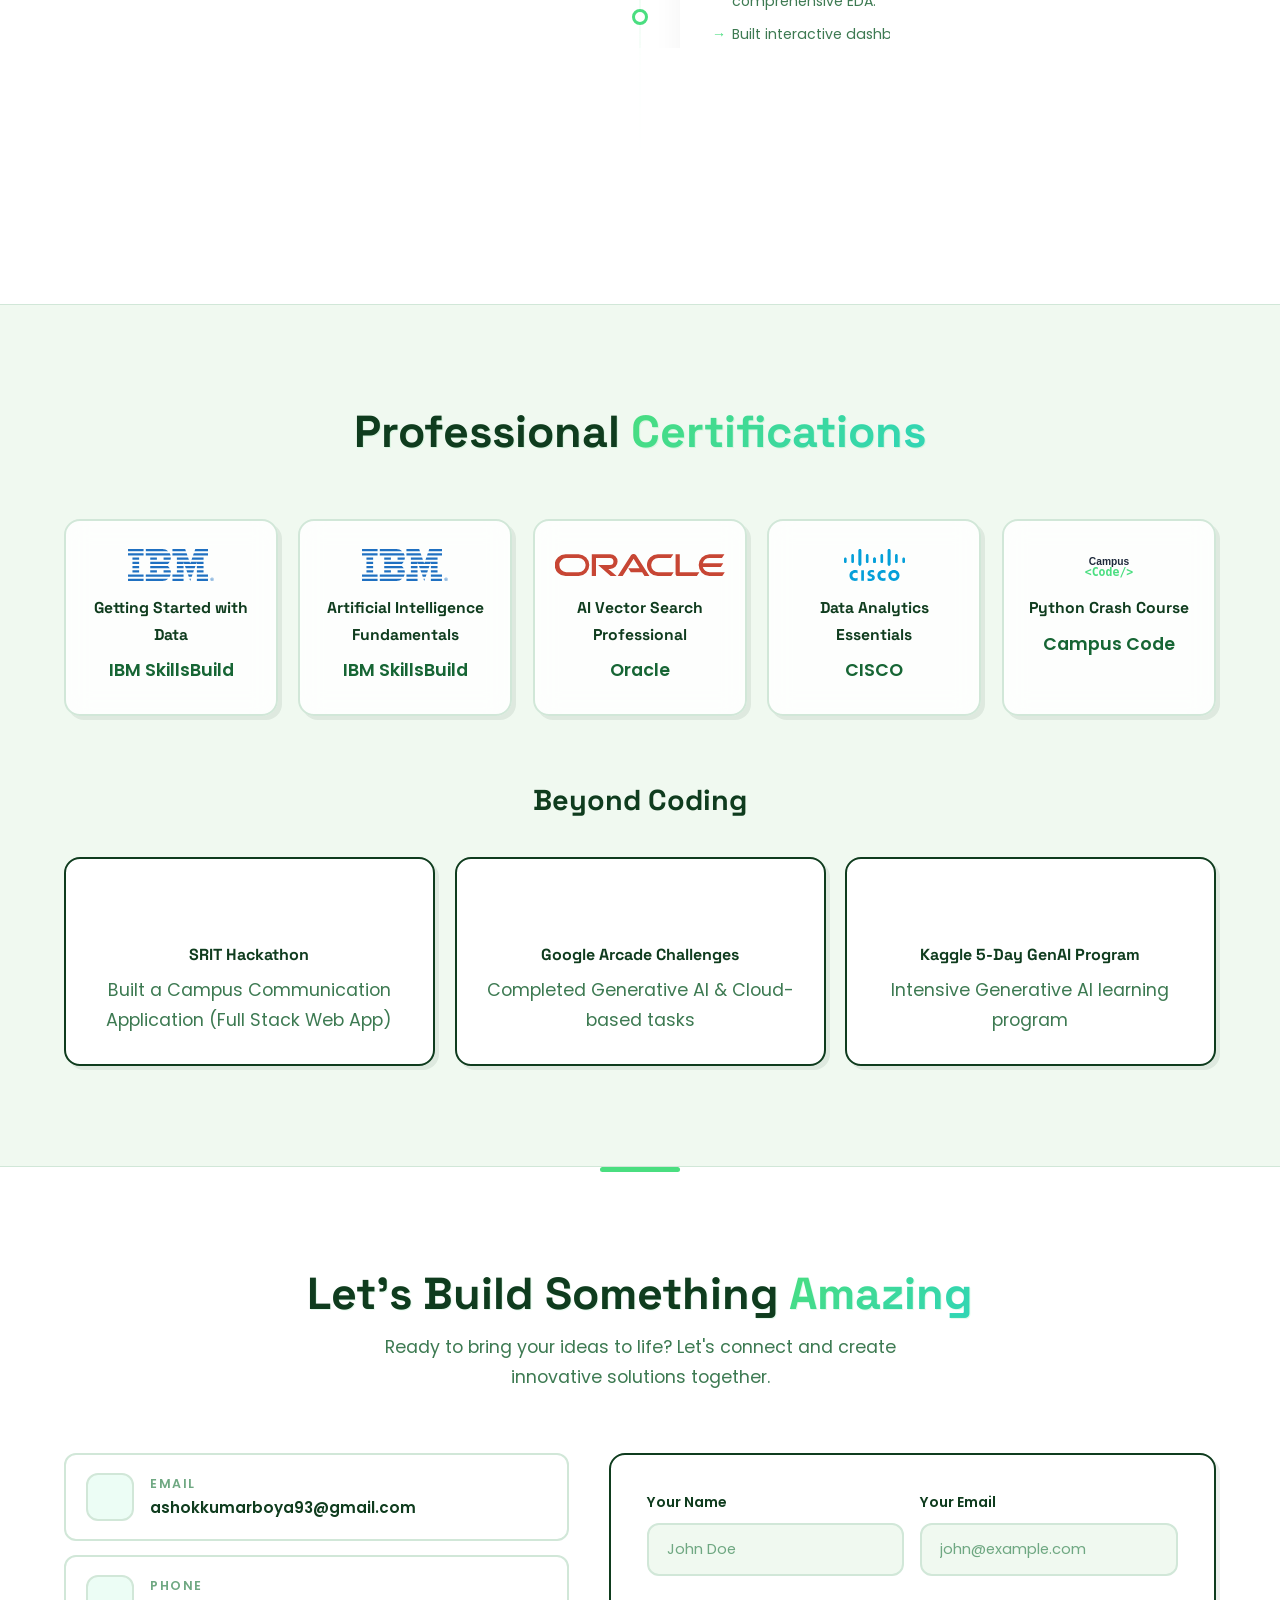
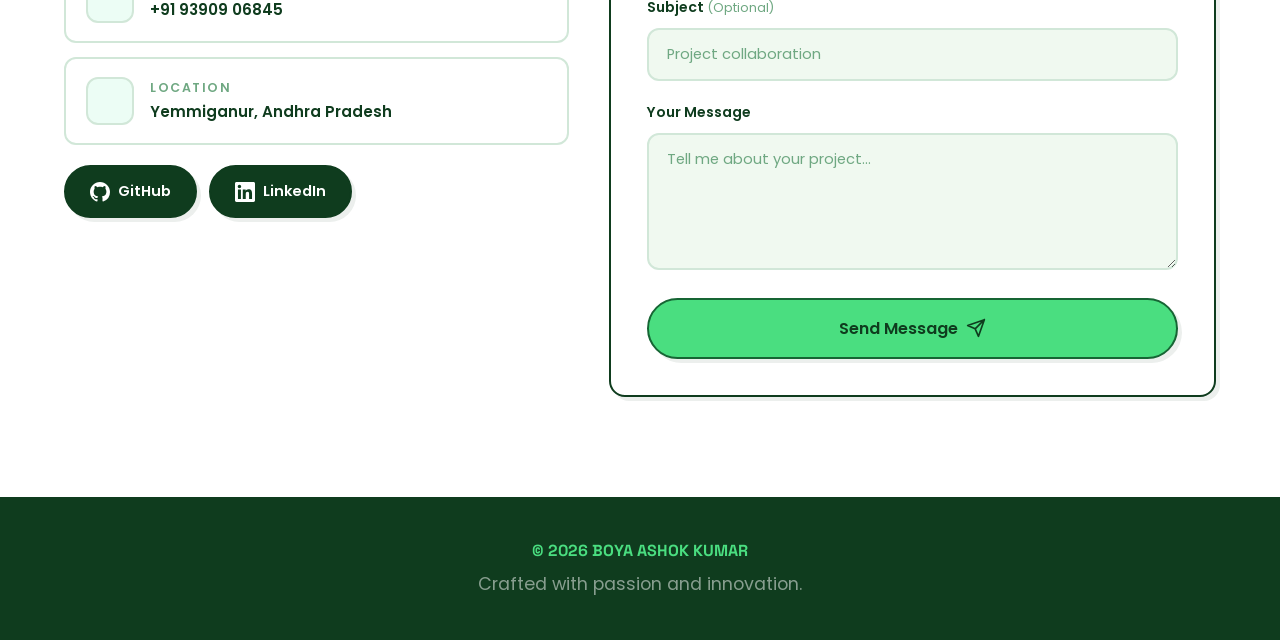
==== commit a3578ca1: "Add EduMetric Student Analytics project" ====
--- a/index.html
+++ b/index.html
@@ -678,6 +678,38 @@
                         </div>
                     </div>
                 </div>
+
+                <!-- Card 8: EduMetric -->
+                <div class="carousel-card" data-index="7">
+                    <div class="carousel-card-logos ai-bg" style="background: rgba(139, 92, 246, 0.1);">
+                        <img src="https://cdn.jsdelivr.net/gh/devicons/devicon@latest/icons/flask/flask-original.svg"
+                            alt="Flask" class="tech-logo">
+                        <img src="https://cdn.jsdelivr.net/gh/devicons/devicon@latest/icons/supabase/supabase-original.svg"
+                            alt="Supabase" class="tech-logo">
+                        <img src="https://cdn.jsdelivr.net/gh/devicons/devicon@latest/icons/postgresql/postgresql-original.svg"
+                            alt="PostgreSQL" class="tech-logo">
+                    </div>
+                    <div class="carousel-card-body">
+                        <div class="project-badge toon-badge" style="background: #8b5cf6; color: #fff;">EdTech / AI</div>
+                        <h3 class="project-title">EduMetric Analytics</h3>
+                        <p class="project-description">Intelligent performance analysis system with predictive risk scoring and interactive student monitoring.</p>
+                        <div class="project-tech">
+                            <span class="tech-tag">Flask</span><span class="tech-tag">Supabase</span><span
+                                class="tech-tag">Plotly.js</span><span class="tech-tag">AI Analytics</span>
+                        </div>
+                        <div class="project-actions">
+                            <a href="projects/project-8.html" class="btn btn-primary btn-sm">View Project</a>
+                            <a href="https://github.com/ashokkumarboya93/EduMetric-Intelligent-Student-Performance-Analytics-Using-Machine-Learning" target="_blank"
+                                class="project-link toon-btn-sm">
+                                <svg width="16" height="16" fill="currentColor" viewBox="0 0 24 24">
+                                    <path
+                                        d="M12 0C5.37 0 0 5.37 0 12c0 5.31 3.435 9.795 8.205 11.385.6.105.825-.255.825-.57 0-.285-.015-1.23-.015-2.235-3.015.555-3.795-.735-4.035-1.41-.135-.345-.72-1.41-1.23-1.695-.42-.225-1.02-.78-.015-.795.945-.015 1.62.87 1.845 1.23 1.08 1.815 2.805 1.305 3.495.99.105-.78.42-1.305.765-1.605-2.67-.3-5.46-1.335-5.46-5.925 0-1.305.465-2.385 1.23-3.225-.12-.3-.54-1.53.12-3.18 0 0 1.005-.315 3.3 1.23.96-.27 1.98-.405 3-.405s2.04.135 3 .405c2.295-1.56 3.3-1.23 3.3-1.23.66 1.65.24 2.88.12 3.18.765.84 1.23 1.905 1.23 3.225 0 4.605-2.805 5.625-5.475 5.925.435.375.81 1.095.81 2.22 0 1.605-.015 2.895-.015 3.3 0 .315.225.69.825.57A12.02 12.02 0 0024 12c0-6.63-5.37-12-12-12z" />
+                                </svg>
+                                GitHub
+                            </a>
+                        </div>
+                    </div>
+                </div>
             </div>
 
             <button class="carousel-nav carousel-next" id="carouselNext" aria-label="Next project">
@@ -696,6 +728,7 @@
                 <span class="carousel-dot" data-dot="4"></span>
                 <span class="carousel-dot" data-dot="5"></span>
                 <span class="carousel-dot" data-dot="6"></span>
+                <span class="carousel-dot" data-dot="7"></span>
             </div>
         </div>
     </section>
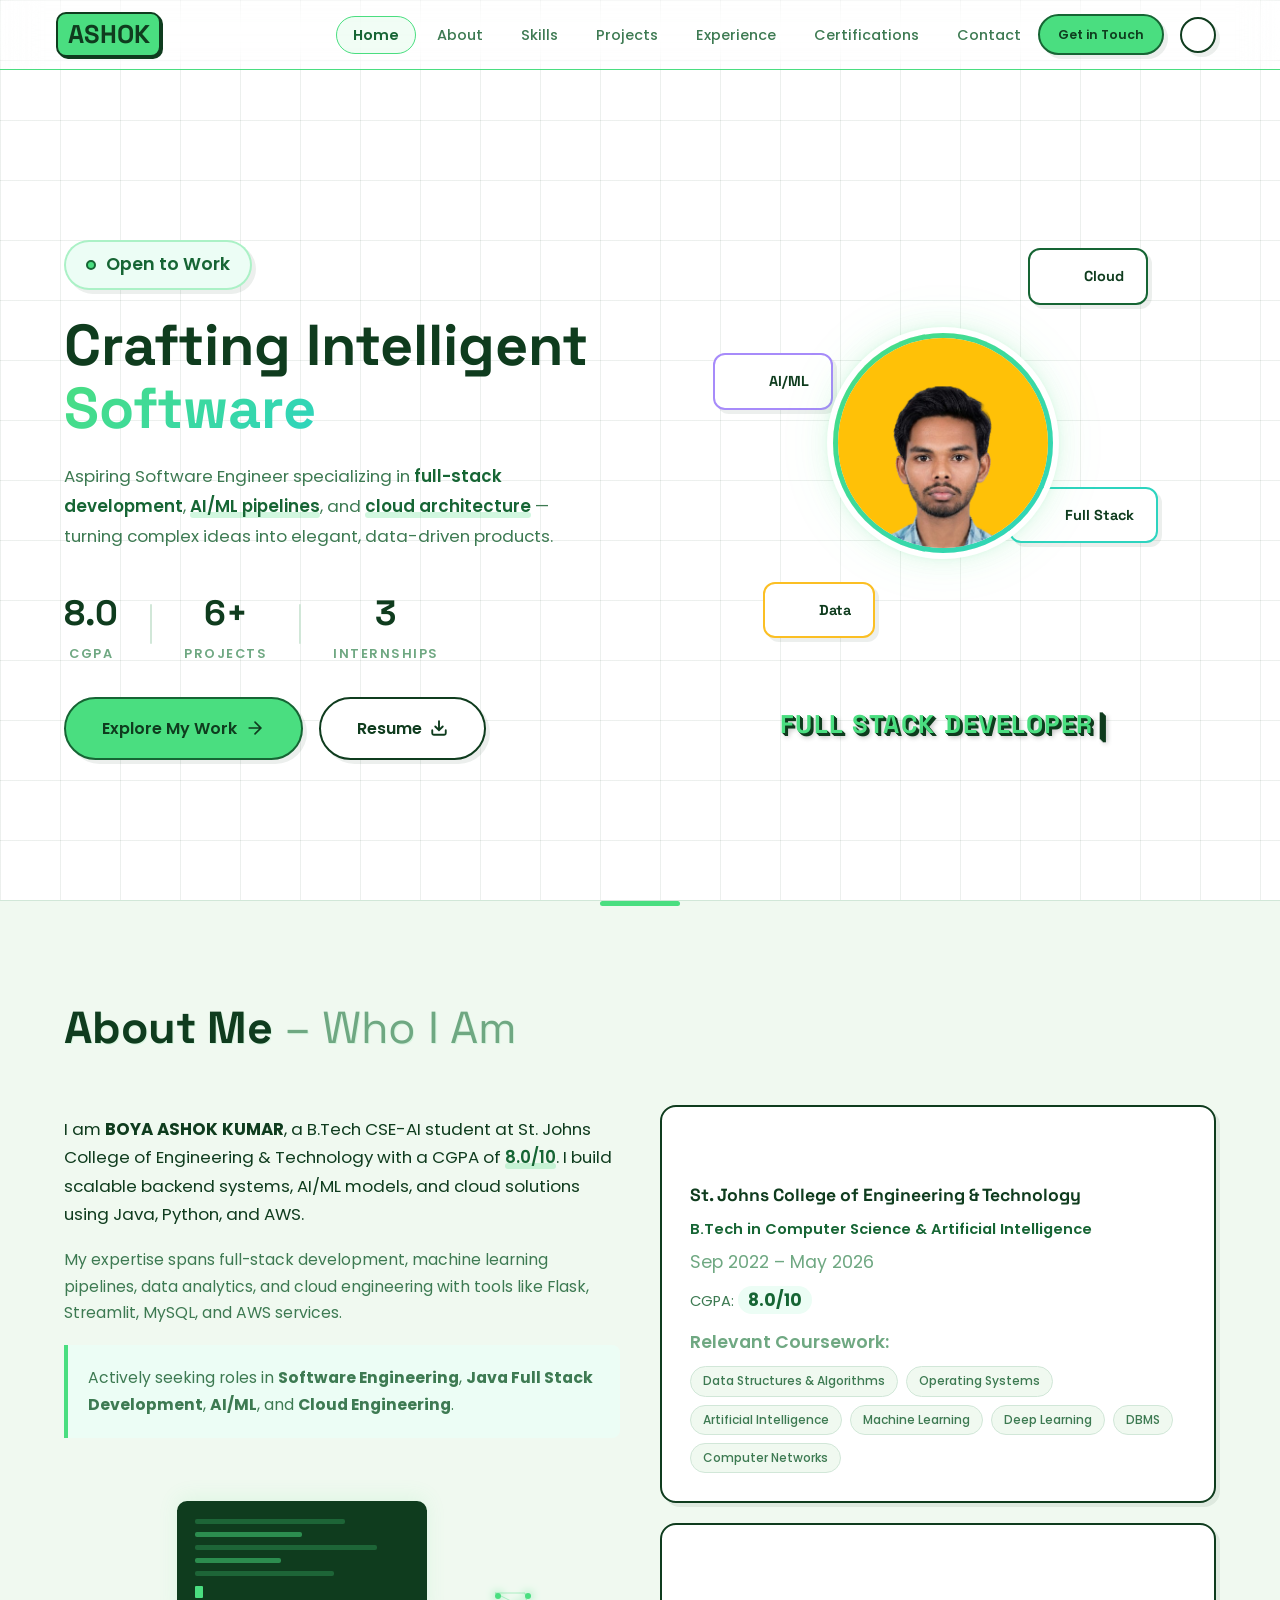
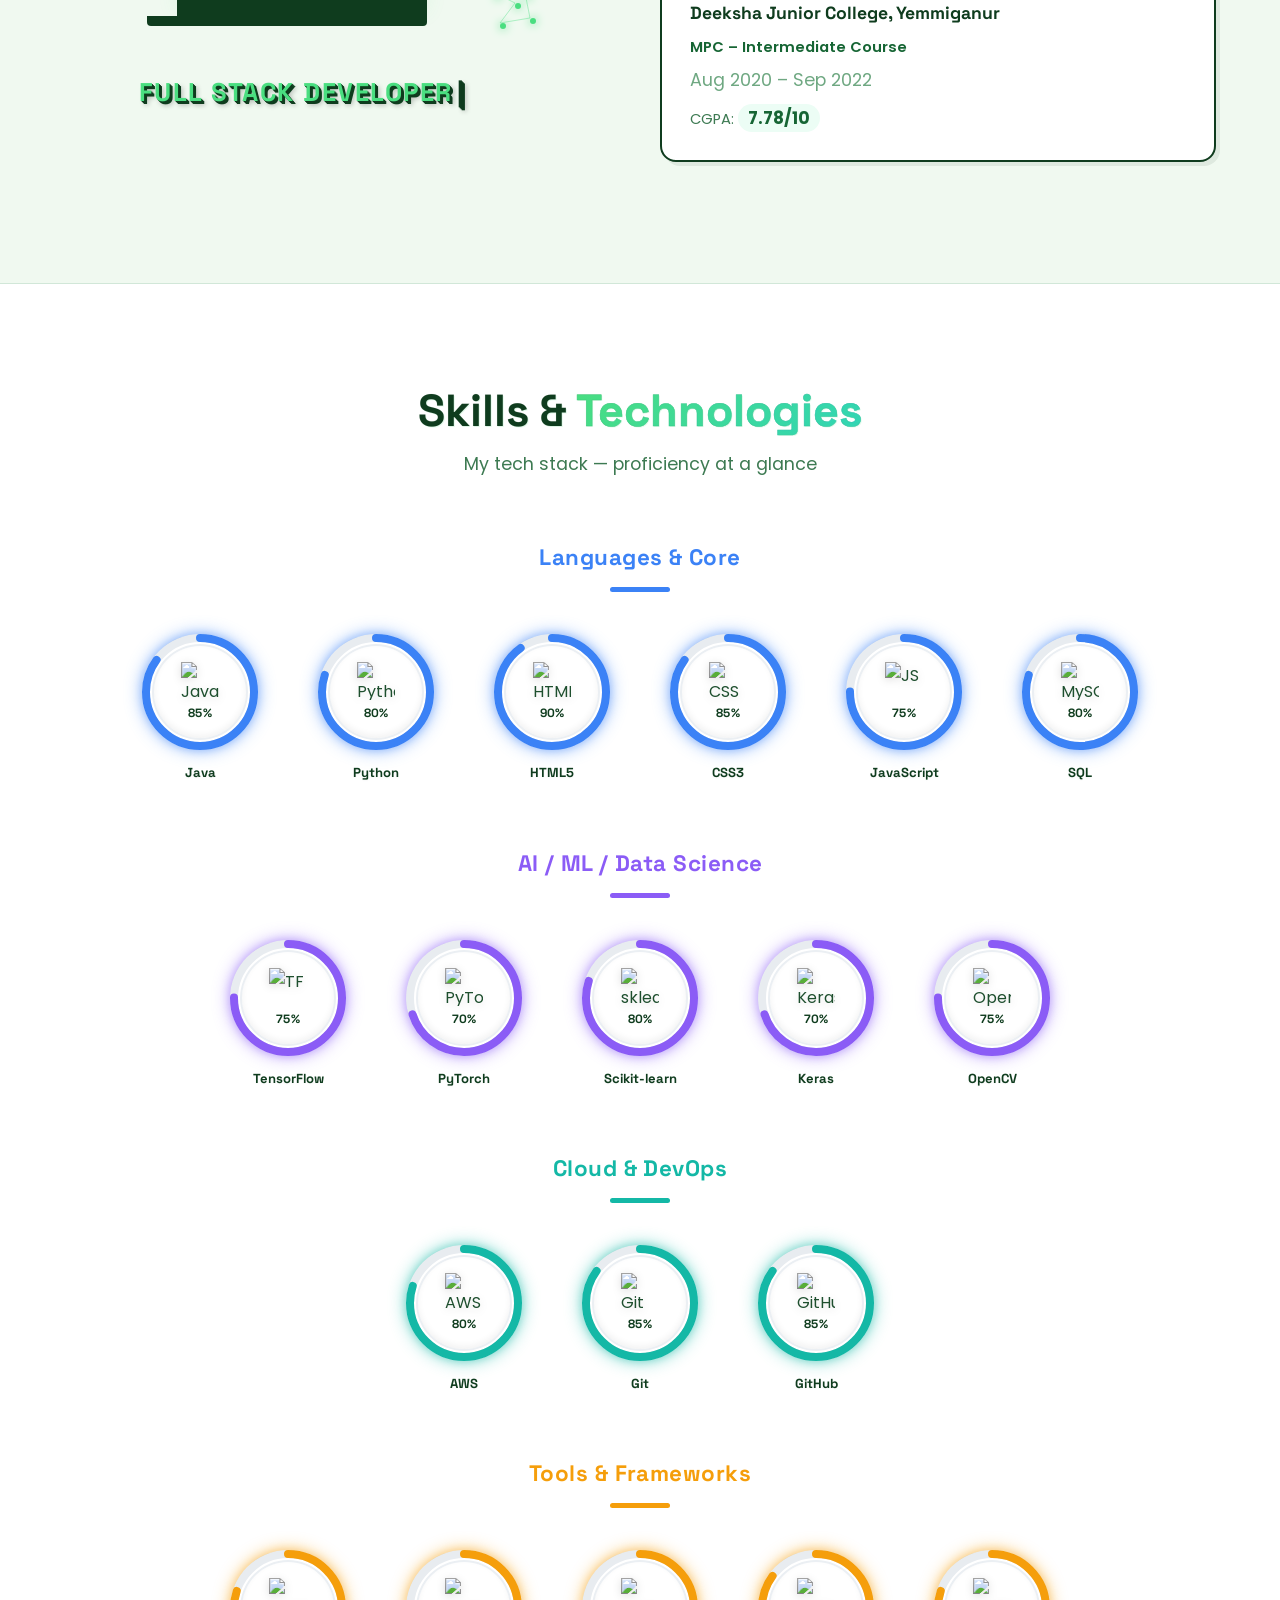
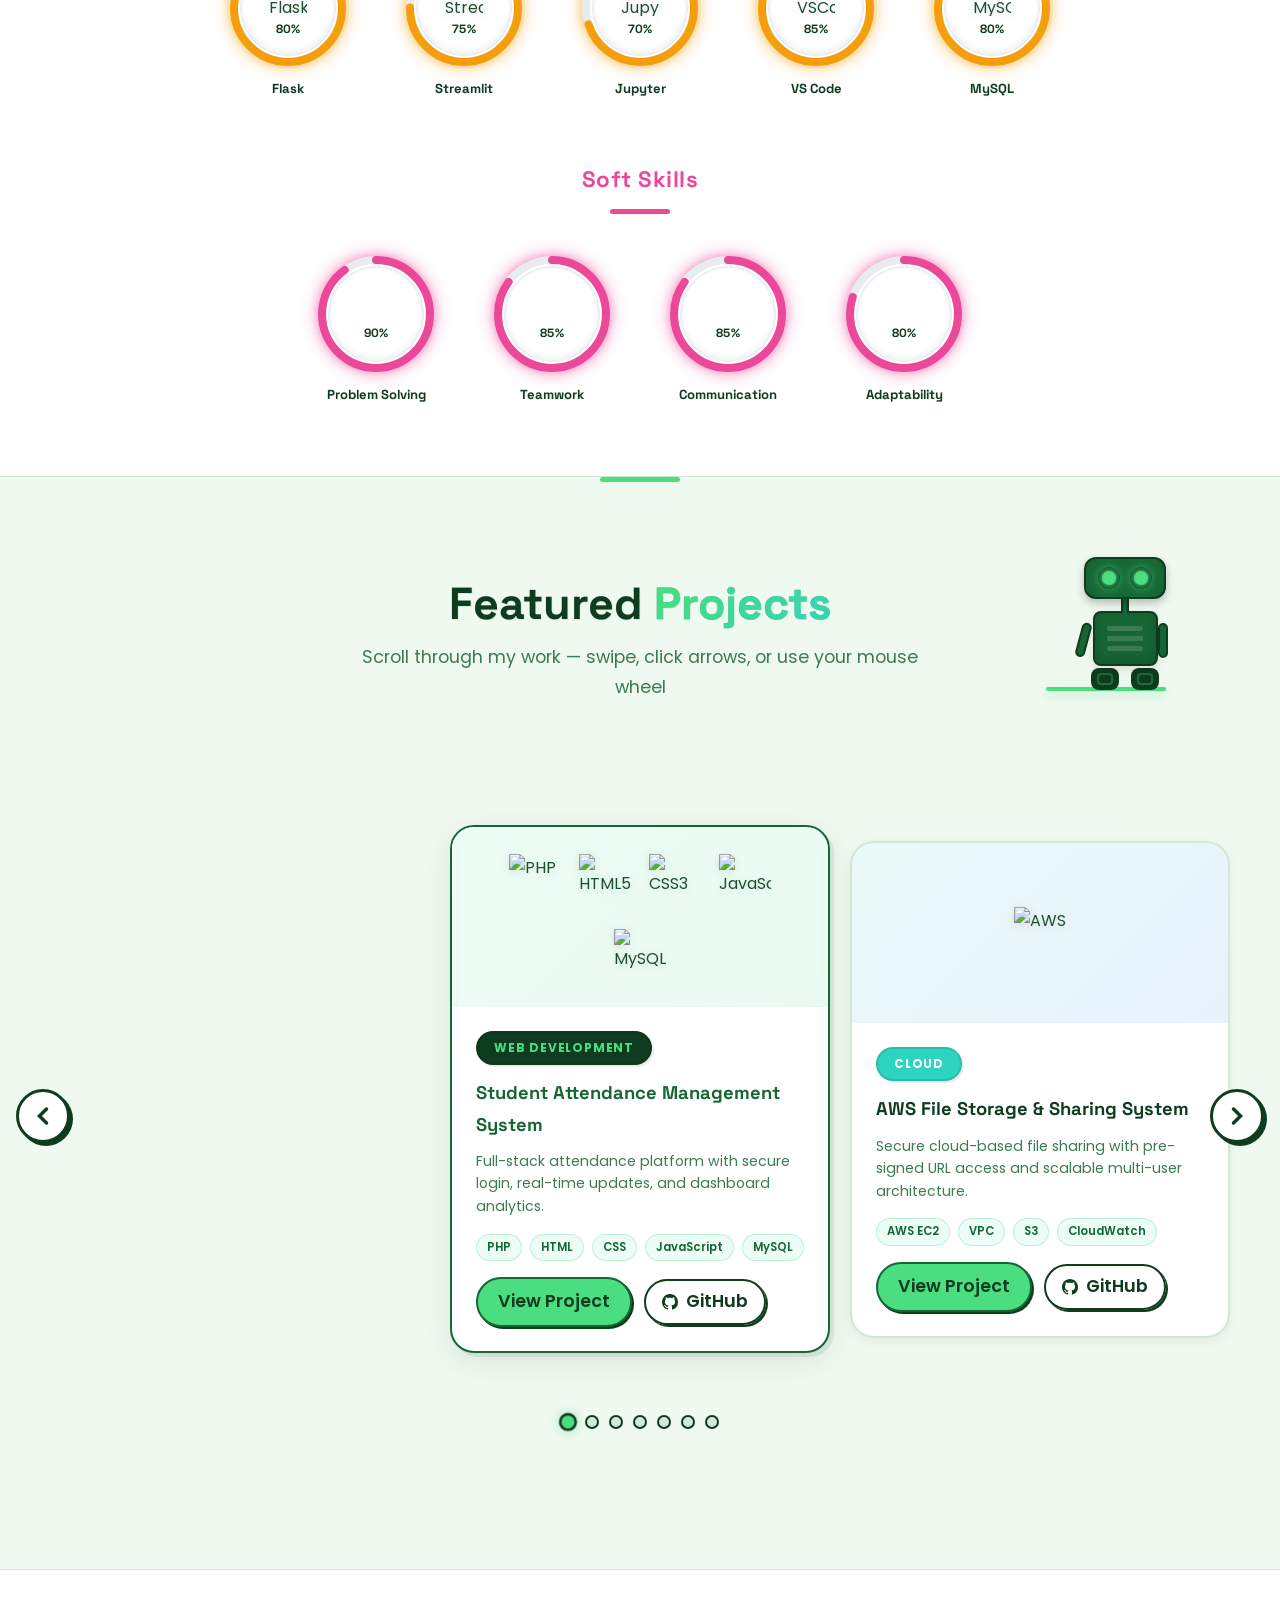
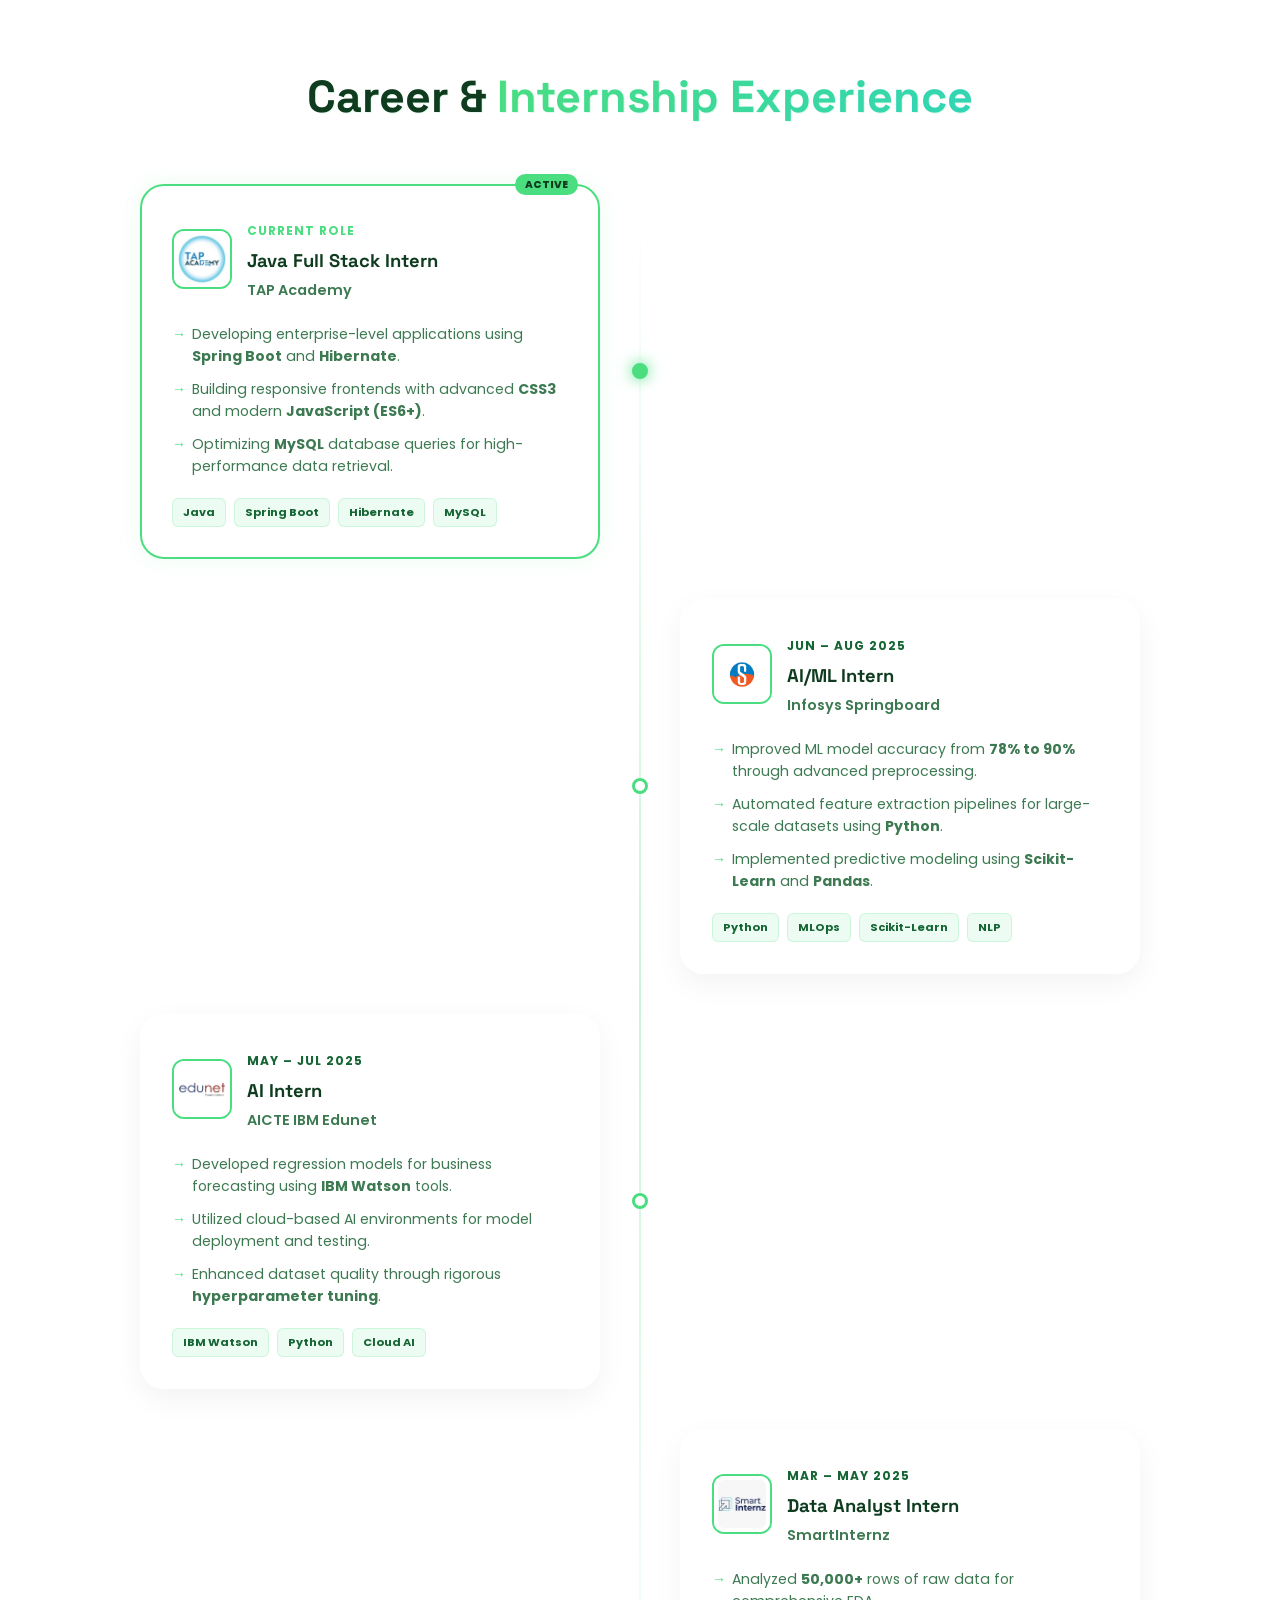
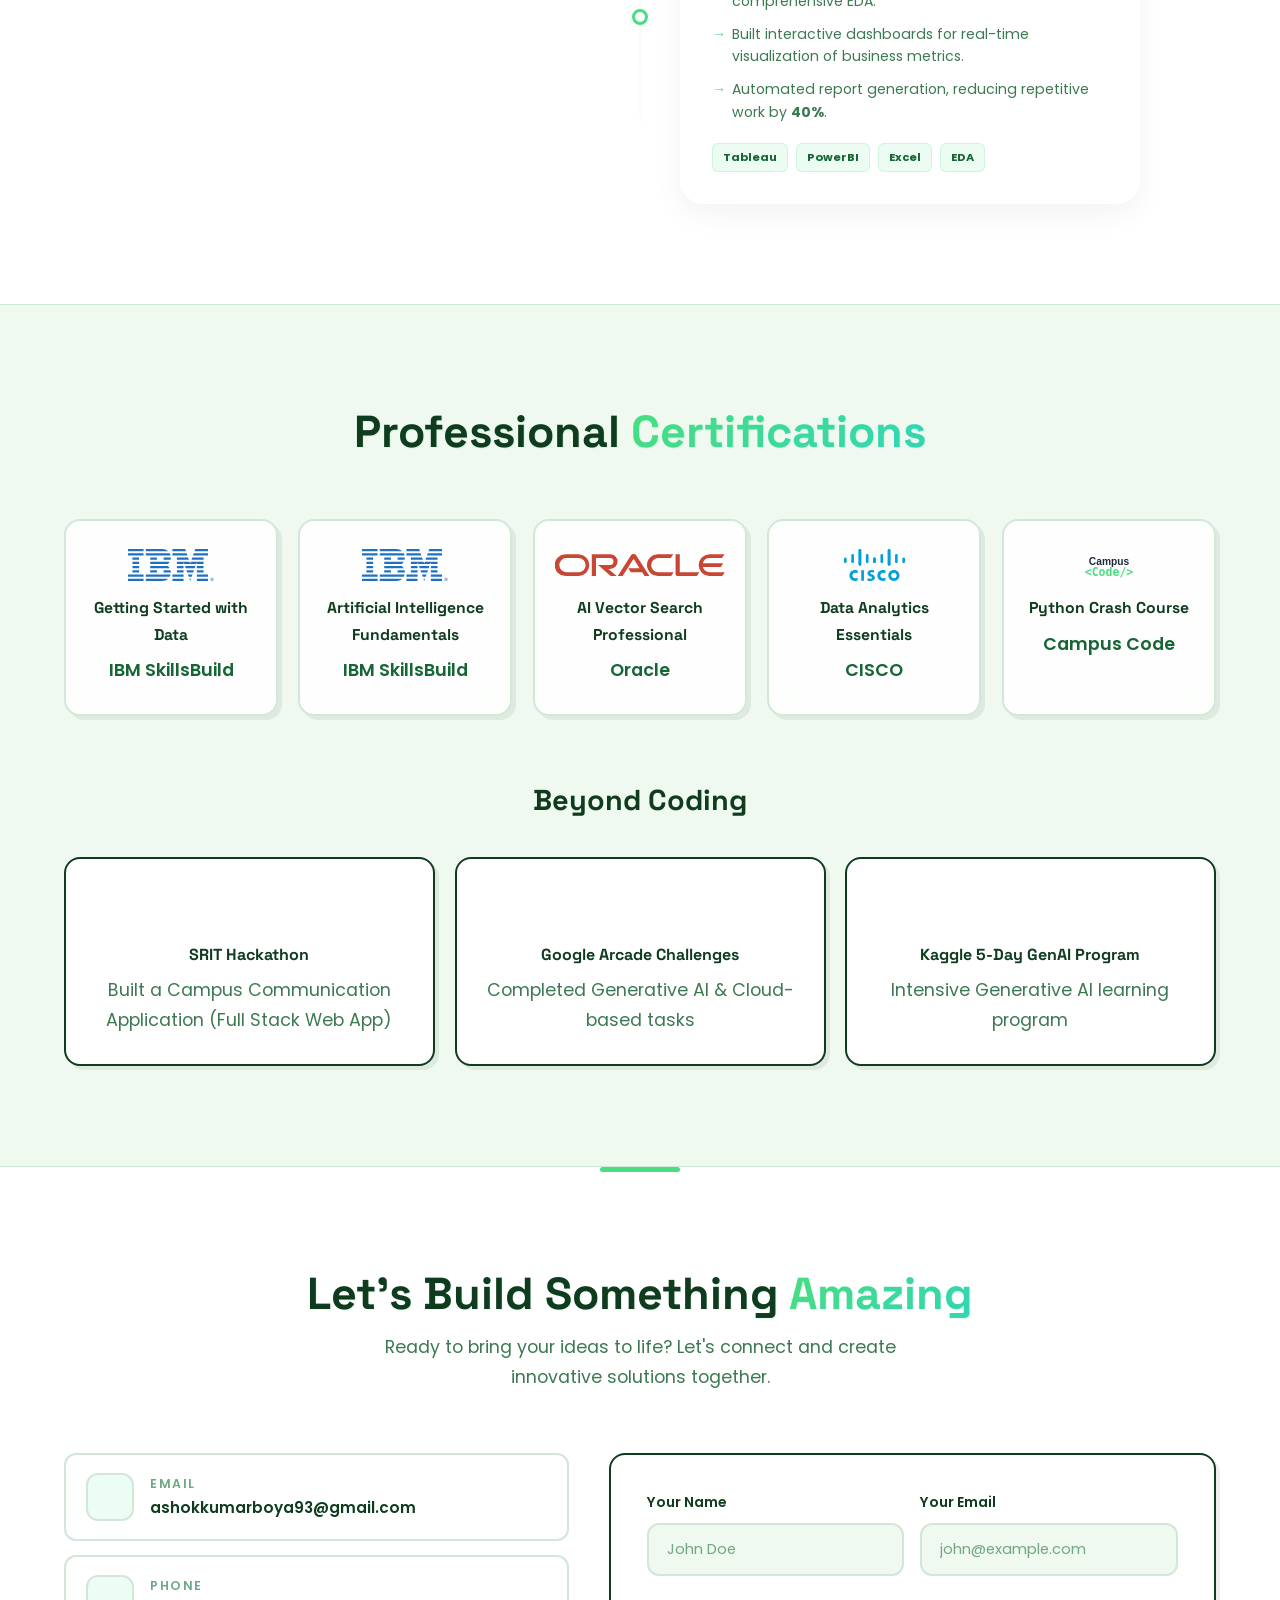
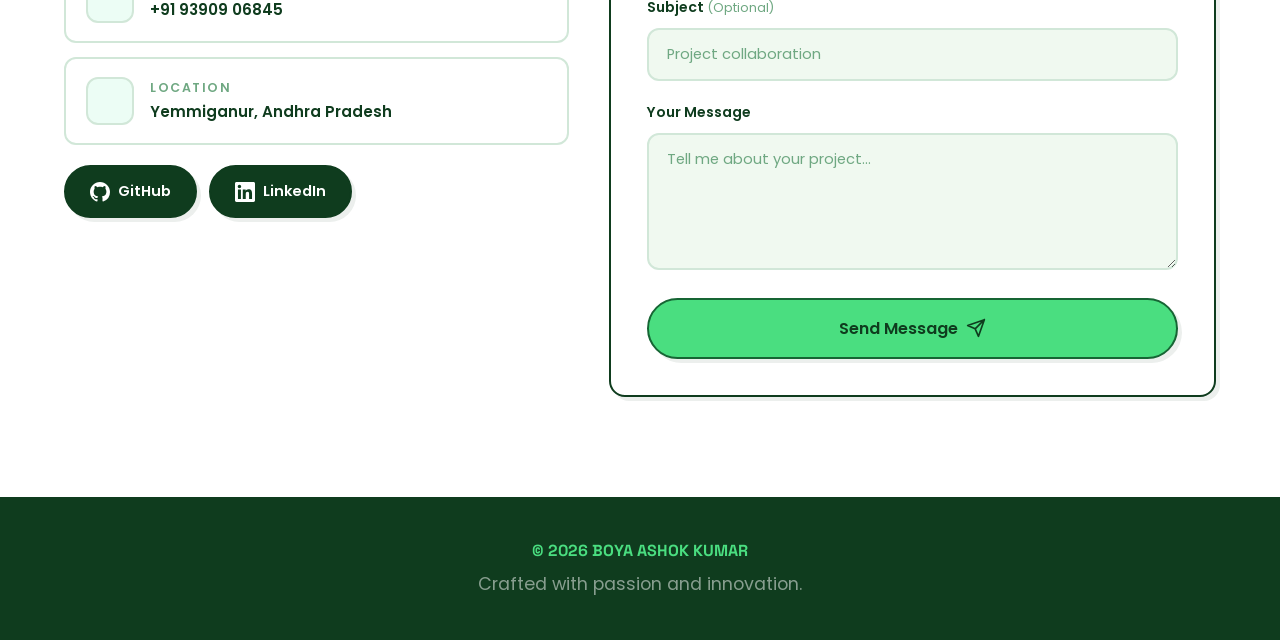
==== commit 05c17528: "Remove Ultra Research AI project and re-index carousel" ====
--- a/index.html
+++ b/index.html
@@ -557,39 +557,9 @@
                     </div>
                 </div>
 
-                <!-- Card 4: Ultra Research AI -->
+
+                <!-- Card 4: Employee Salary Prediction -->
                 <div class="carousel-card" data-index="3">
-                    <div class="carousel-card-logos ai-bg">
-                        <img src="https://cdn.jsdelivr.net/gh/devicons/devicon@latest/icons/python/python-original.svg"
-                            alt="Python" class="tech-logo">
-                        <img src="https://cdn.jsdelivr.net/gh/devicons/devicon@latest/icons/streamlit/streamlit-original.svg"
-                            alt="Streamlit" class="tech-logo">
-                    </div>
-                    <div class="carousel-card-body">
-                        <div class="project-badge ai-badge toon-badge">AI/ML</div>
-                        <h3 class="project-title">Ultra Research AI</h3>
-                        <p class="project-description">AI research automation tool generating structured reports from
-                            PDFs, text, and images via OCR pipelines.</p>
-                        <div class="project-tech">
-                            <span class="tech-tag">Gemini API</span><span class="tech-tag">Python</span><span
-                                class="tech-tag">Streamlit</span><span class="tech-tag">OCR</span>
-                        </div>
-                        <div class="project-actions">
-                            <a href="projects/project-4.html" class="btn btn-primary btn-sm">View Project</a>
-                            <a href="https://github.com/ashokkumarboya93" target="_blank"
-                                class="project-link toon-btn-sm">
-                                <svg width="16" height="16" fill="currentColor" viewBox="0 0 24 24">
-                                    <path
-                                        d="M12 0C5.37 0 0 5.37 0 12c0 5.31 3.435 9.795 8.205 11.385.6.105.825-.255.825-.57 0-.285-.015-1.23-.015-2.235-3.015.555-3.795-.735-4.035-1.41-.135-.345-.72-1.41-1.23-1.695-.42-.225-1.02-.78-.015-.795.945-.015 1.62.87 1.845 1.23 1.08 1.815 2.805 1.305 3.495.99.105-.78.42-1.305.765-1.605-2.67-.3-5.46-1.335-5.46-5.925 0-1.305.465-2.385 1.23-3.225-.12-.3-.54-1.53.12-3.18 0 0 1.005-.315 3.3 1.23.96-.27 1.98-.405 3-.405s2.04.135 3 .405c2.295-1.56 3.3-1.23 3.3-1.23.66 1.65.24 2.88.12 3.18.765.84 1.23 1.905 1.23 3.225 0 4.605-2.805 5.625-5.475 5.925.435.375.81 1.095.81 2.22 0 1.605-.015 2.895-.015 3.3 0 .315.225.69.825.57A12.02 12.02 0 0024 12c0-6.63-5.37-12-12-12z" />
-                                </svg>
-                                GitHub
-                            </a>
-                        </div>
-                    </div>
-                </div>
-
-                <!-- Card 5: Employee Salary Prediction -->
-                <div class="carousel-card" data-index="4">
                     <div class="carousel-card-logos">
                         <img src="https://cdn.jsdelivr.net/gh/devicons/devicon@latest/icons/python/python-original.svg"
                             alt="Python" class="tech-logo">
@@ -618,8 +588,8 @@
                     </div>
                 </div>
 
-                <!-- Card 6: Global Food Production -->
-                <div class="carousel-card" data-index="5">
+                <!-- Card 5: Global Food Production -->
+                <div class="carousel-card" data-index="4">
                     <div class="carousel-card-logos data-bg">
                         <img src="https://cdn.jsdelivr.net/gh/devicons/devicon@latest/icons/plotly/plotly-original.svg"
                             alt="Plotly" class="tech-logo">
@@ -647,8 +617,8 @@
                     </div>
                 </div>
 
-                <!-- Card 7: DDoS Detection System -->
-                <div class="carousel-card" data-index="6">
+                <!-- Card 6: DDoS Detection System -->
+                <div class="carousel-card" data-index="5">
                     <div class="carousel-card-logos cloud-bg" style="background: rgba(30, 41, 59, 0.1);">
                         <img src="https://cdn.jsdelivr.net/gh/devicons/devicon@latest/icons/python/python-original.svg"
                             alt="Python" class="tech-logo">
@@ -679,8 +649,8 @@
                     </div>
                 </div>
 
-                <!-- Card 8: EduMetric -->
-                <div class="carousel-card" data-index="7">
+                <!-- Card 7: EduMetric -->
+                <div class="carousel-card" data-index="6">
                     <div class="carousel-card-logos ai-bg" style="background: rgba(139, 92, 246, 0.1);">
                         <img src="https://cdn.jsdelivr.net/gh/devicons/devicon@latest/icons/flask/flask-original.svg"
                             alt="Flask" class="tech-logo">
@@ -728,7 +698,6 @@
                 <span class="carousel-dot" data-dot="4"></span>
                 <span class="carousel-dot" data-dot="5"></span>
                 <span class="carousel-dot" data-dot="6"></span>
-                <span class="carousel-dot" data-dot="7"></span>
             </div>
         </div>
     </section>
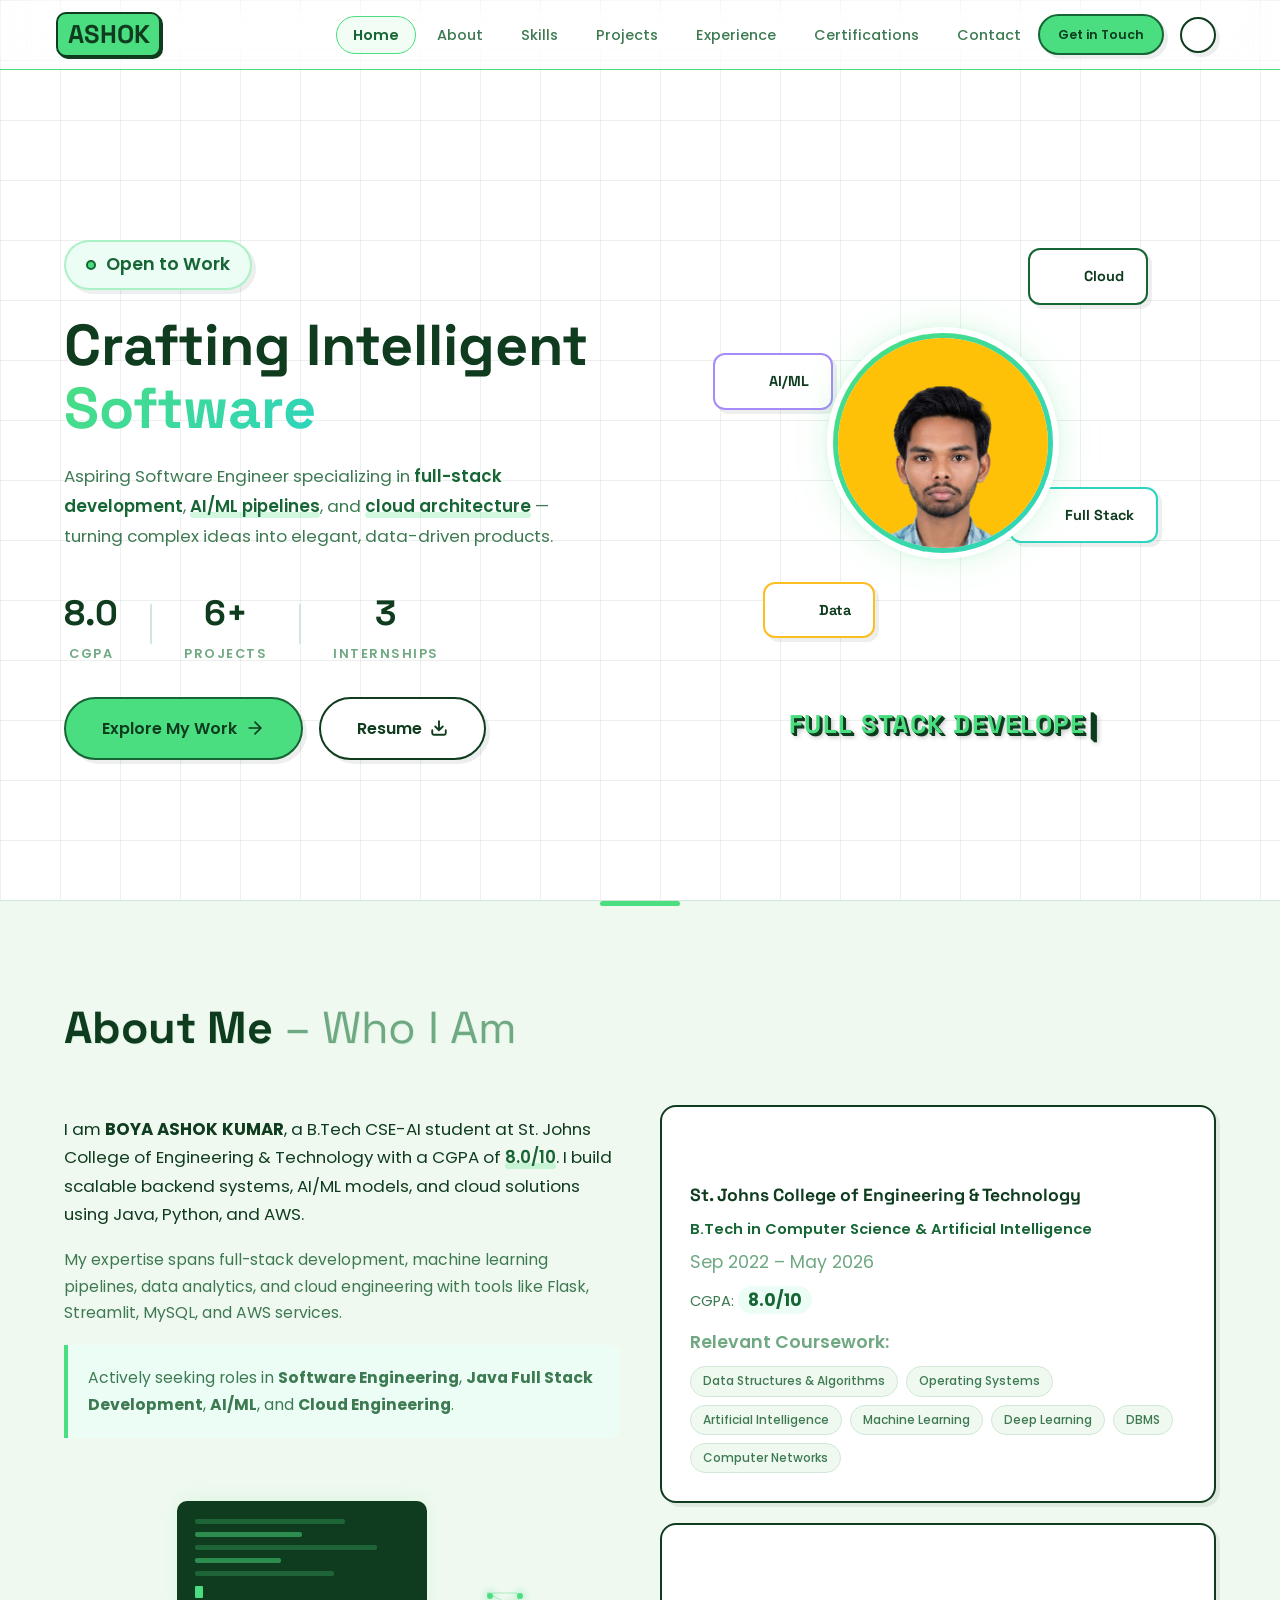
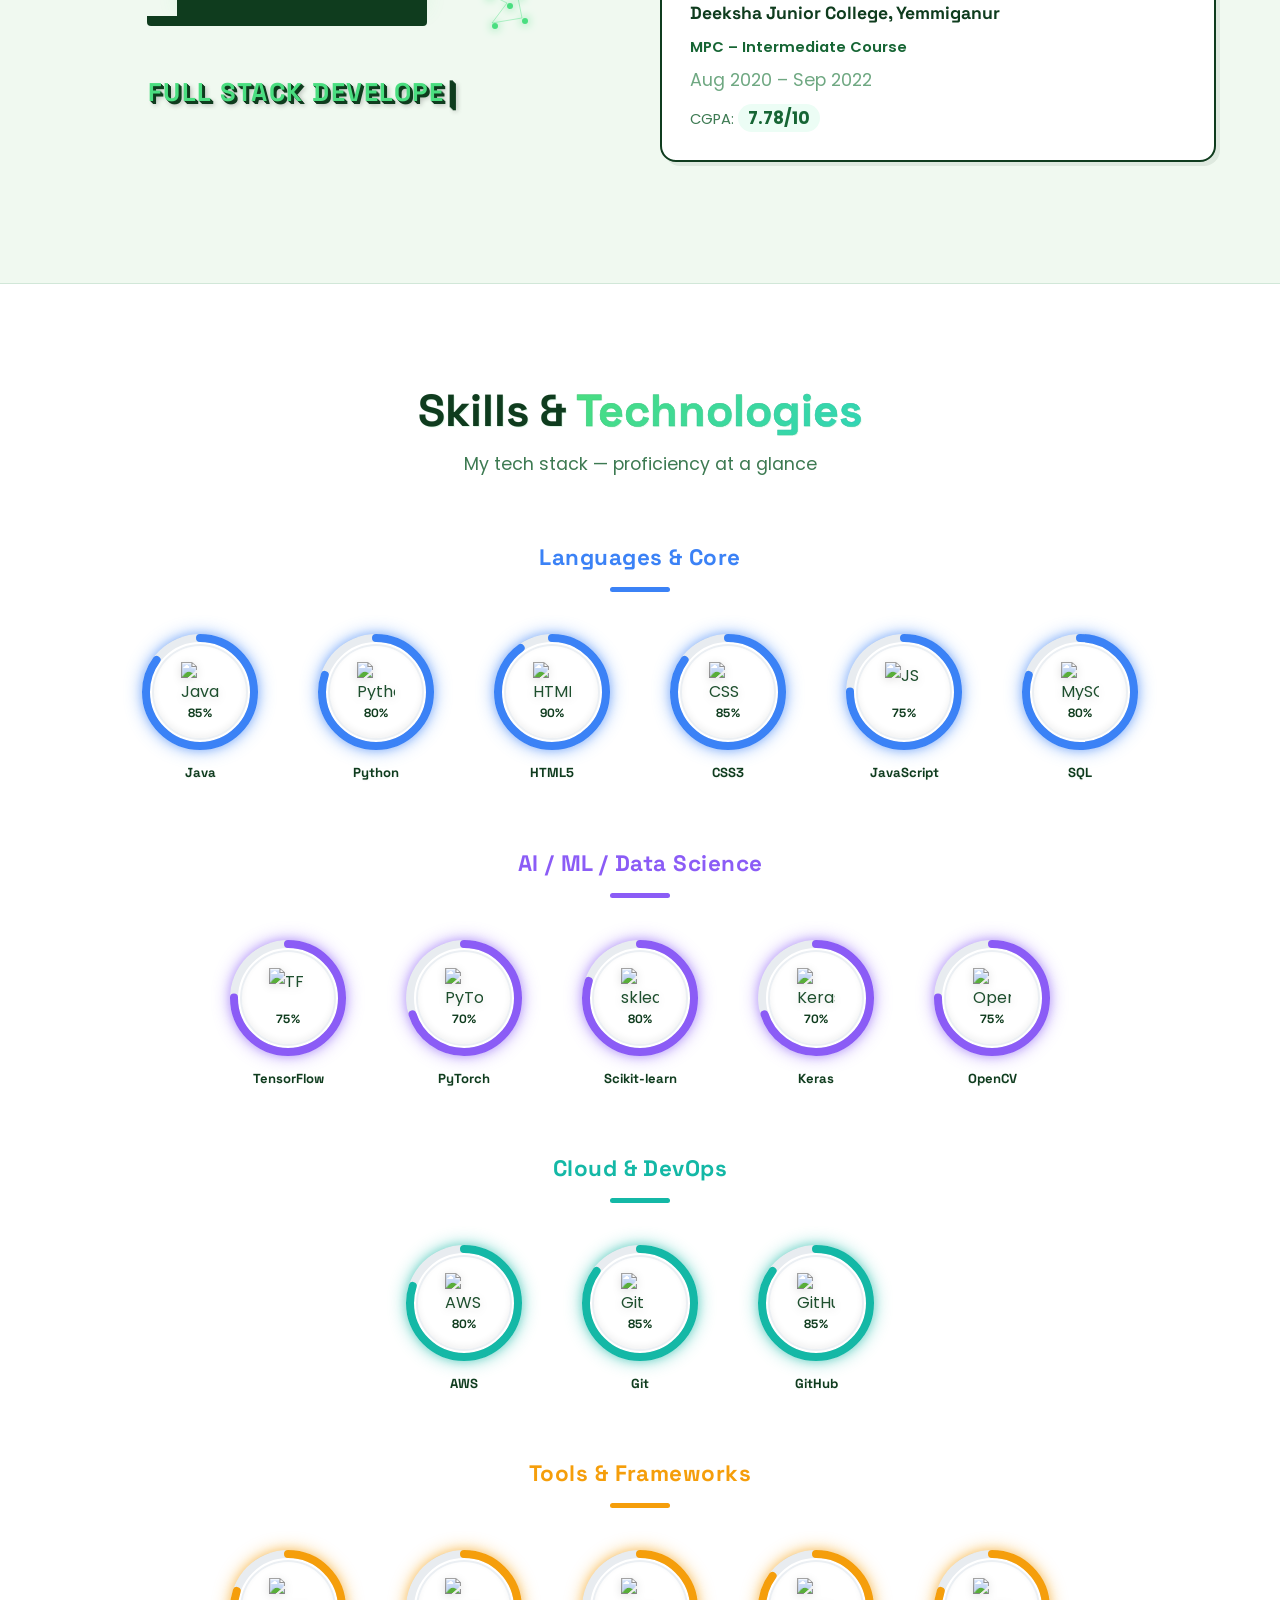
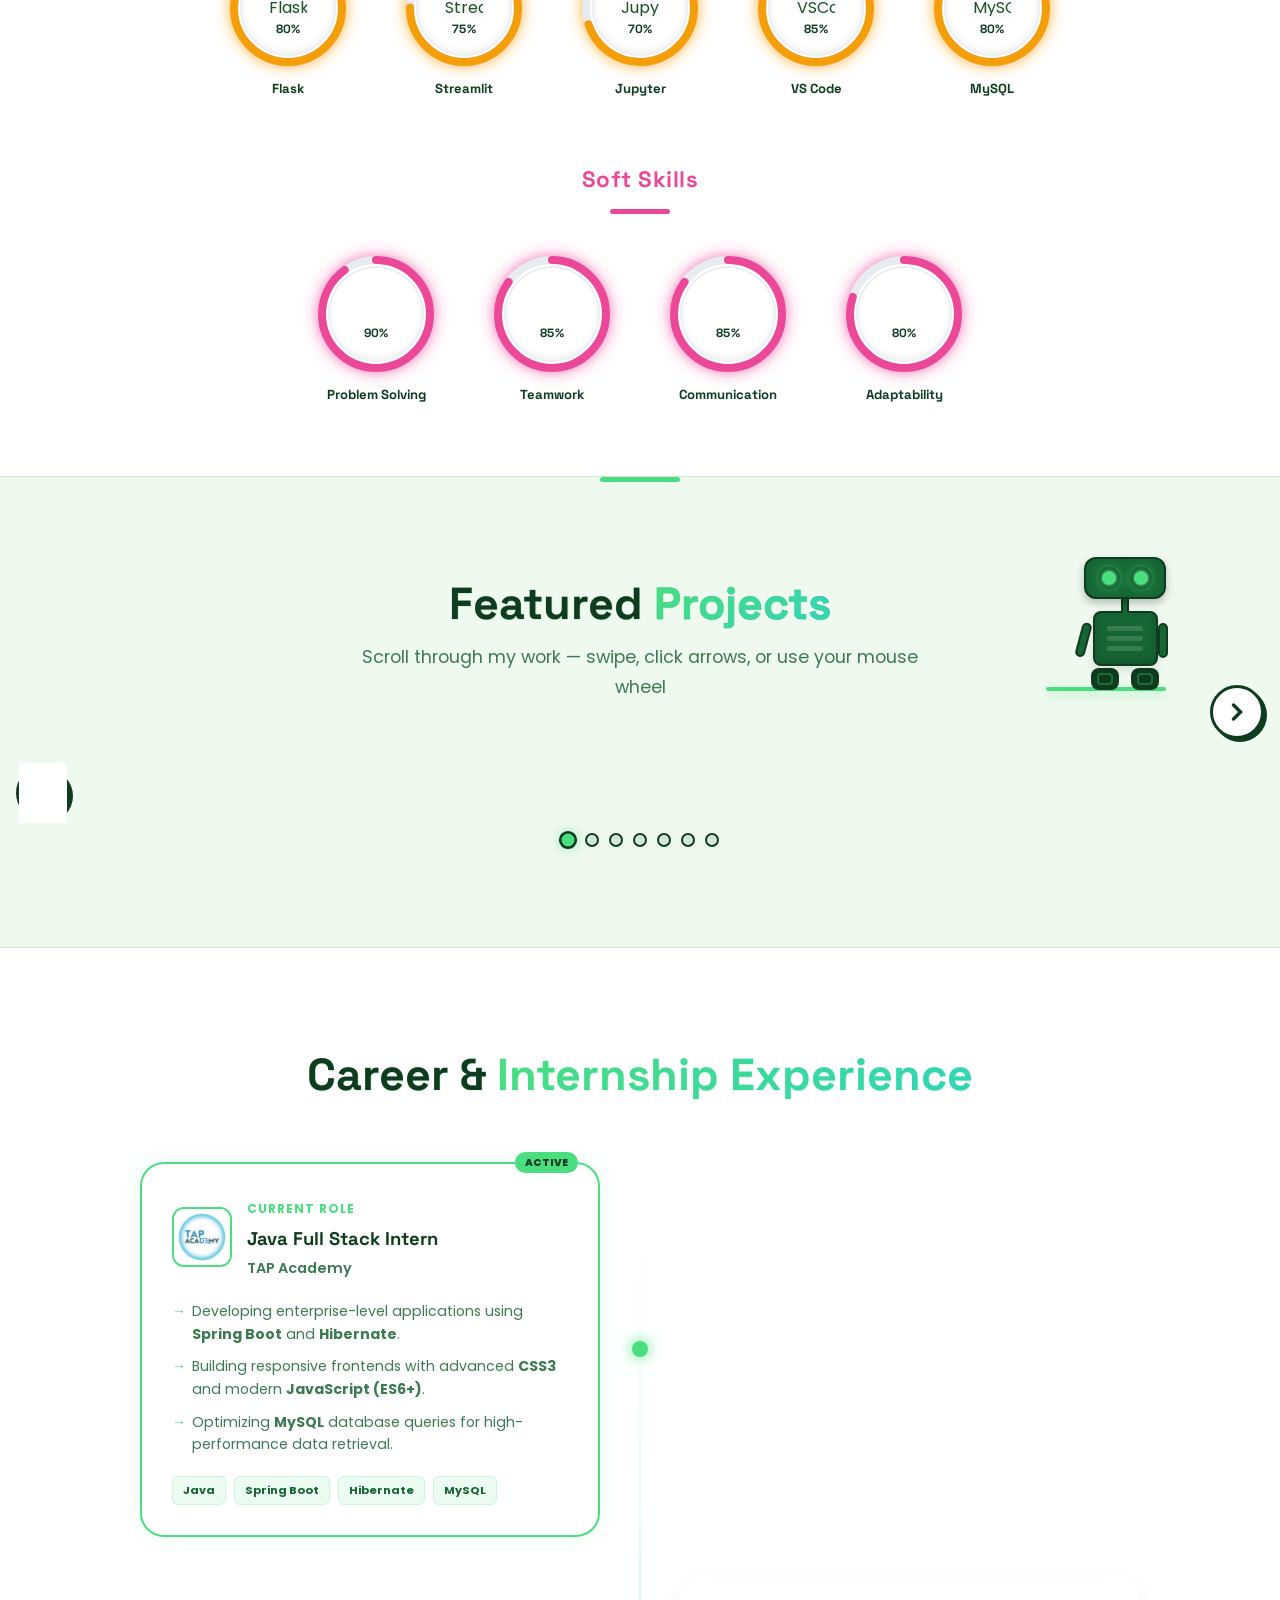
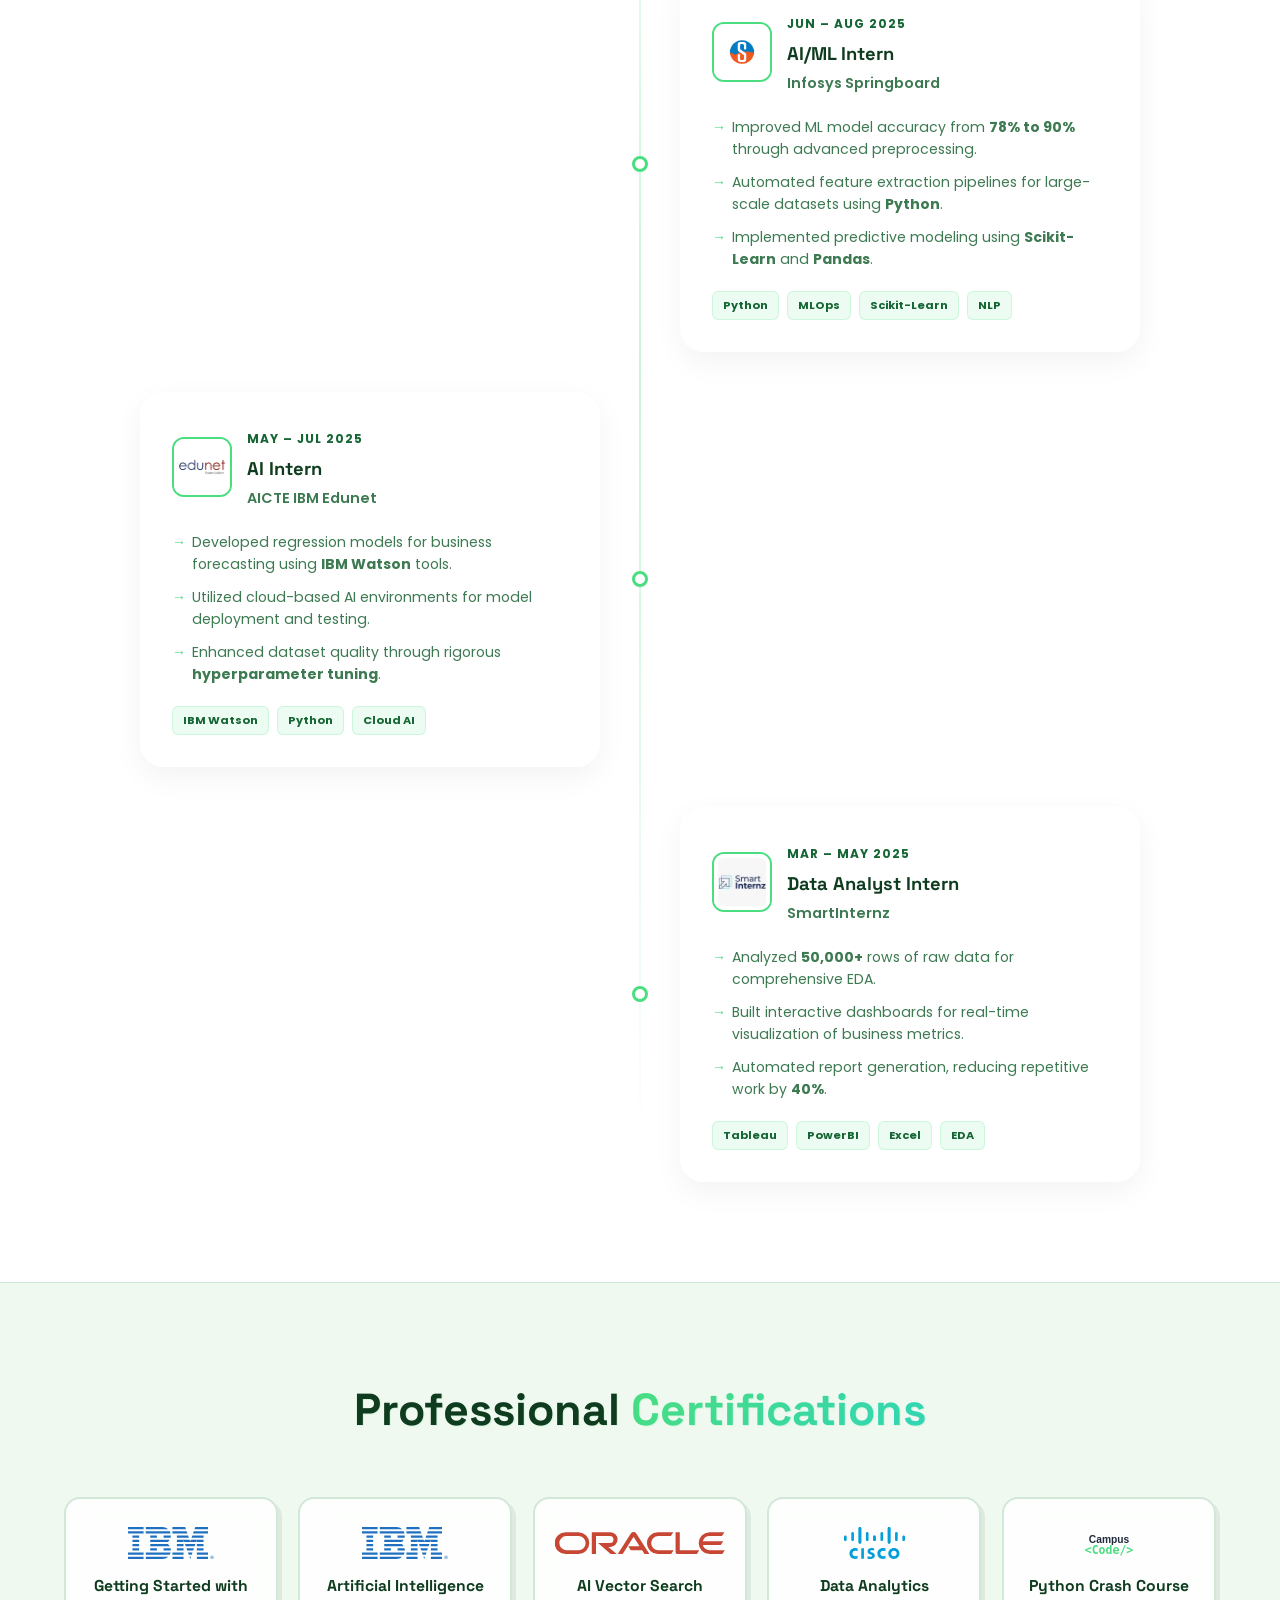
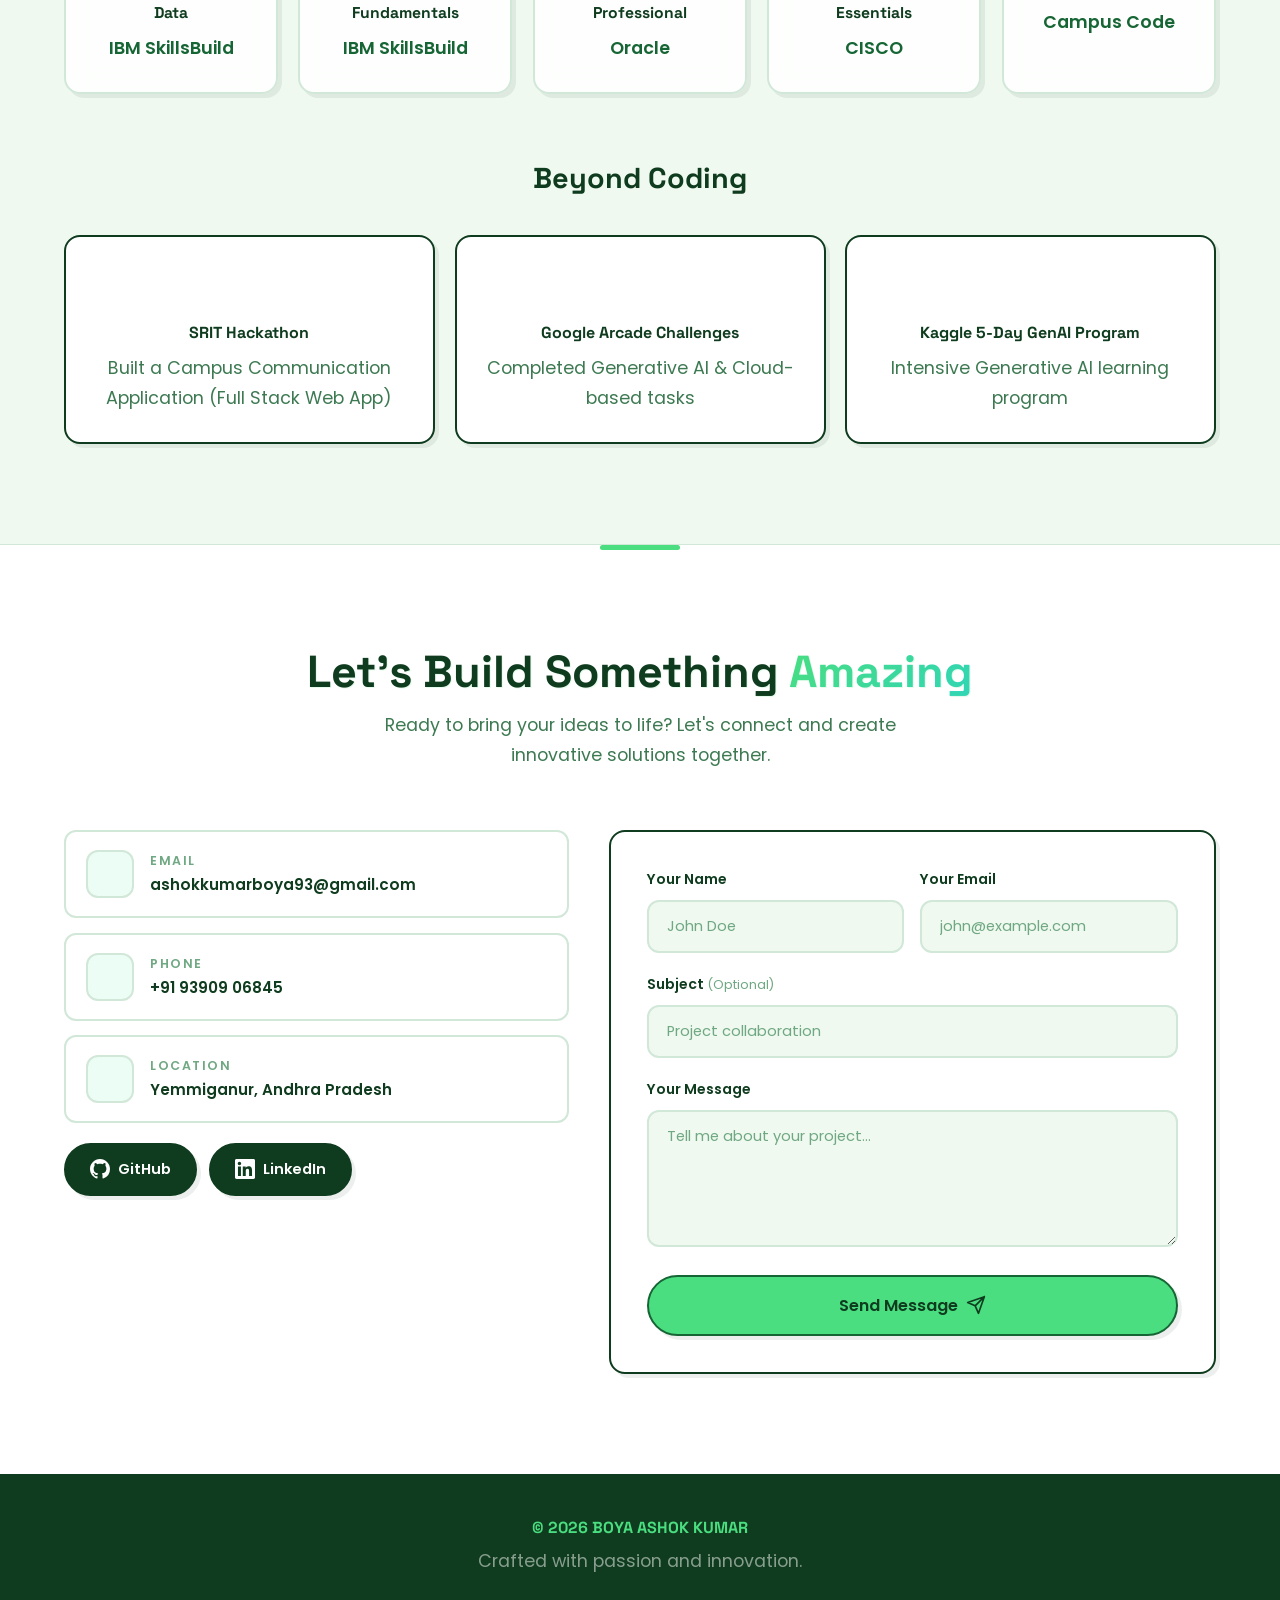
==== commit 0c2d6251: "Reorder projects and replace icons with mockup images" ====
--- a/index.html
+++ b/index.html
@@ -452,40 +452,26 @@
                     stroke-linecap="round">
                     <path d="M15 18l-6-6 6-6" />
                 </svg>
-            </button>
-
             <div class="carousel-track" id="carouselTrack">
-                <!-- Card 1: Student Attendance -->
+                <!-- Card 1: EduMetric Analytics -->
                 <div class="carousel-card" data-index="0">
-                    <div class="carousel-card-logos">
-                        <img src="https://cdn.jsdelivr.net/gh/devicons/devicon@latest/icons/php/php-original.svg"
-                            alt="PHP" class="tech-logo">
-                        <img src="https://cdn.jsdelivr.net/gh/devicons/devicon@latest/icons/html5/html5-original.svg"
-                            alt="HTML5" class="tech-logo">
-                        <img src="https://cdn.jsdelivr.net/gh/devicons/devicon@latest/icons/css3/css3-original.svg"
-                            alt="CSS3" class="tech-logo">
-                        <img src="https://cdn.jsdelivr.net/gh/devicons/devicon@latest/icons/javascript/javascript-original.svg"
-                            alt="JavaScript" class="tech-logo">
-                        <img src="https://cdn.jsdelivr.net/gh/devicons/devicon@latest/icons/mysql/mysql-original.svg"
-                            alt="MySQL" class="tech-logo">
+                    <div class="carousel-card-img">
+                        <img src="file:///C:/Users/Master/.gemini/antigravity/brain/a5897ce1-d98d-4170-a98c-2d6446e27386/edumetric_dashboard_1778418072887.png" alt="EduMetric Dashboard">
                     </div>
                     <div class="carousel-card-body">
-                        <div class="project-badge toon-badge">Web Development</div>
-                        <h3 class="project-title">Student Attendance Management System</h3>
-                        <p class="project-description">Full-stack attendance platform with secure login, real-time
-                            updates, and dashboard analytics.</p>
+                        <div class="project-badge toon-badge" style="background: #8b5cf6; color: #fff;">Full Stack &amp; ML</div>
+                        <h3 class="project-title">EduMetric Analytics</h3>
+                        <p class="project-description">Intelligent performance analysis system with predictive risk scoring and interactive student monitoring.</p>
                         <div class="project-tech">
-                            <span class="tech-tag">PHP</span><span class="tech-tag">HTML</span><span
-                                class="tech-tag">CSS</span><span class="tech-tag">JavaScript</span><span
-                                class="tech-tag">MySQL</span>
+                            <span class="tech-tag">Flask</span><span class="tech-tag">Supabase</span><span
+                                class="tech-tag">Plotly.js</span><span class="tech-tag">AI Analytics</span>
                         </div>
                         <div class="project-actions">
-                            <a href="projects/project-1.html" class="btn btn-primary btn-sm">View Project</a>
-                            <a href="https://github.com/ashokkumarboya93" target="_blank"
+                            <a href="projects/project-8.html" class="btn btn-primary btn-sm">View Project</a>
+                            <a href="https://github.com/ashokkumarboya93/EduMetric-Intelligent-Student-Performance-Analytics-Using-Machine-Learning" target="_blank"
                                 class="project-link toon-btn-sm">
                                 <svg width="16" height="16" fill="currentColor" viewBox="0 0 24 24">
-                                    <path
-                                        d="M12 0C5.37 0 0 5.37 0 12c0 5.31 3.435 9.795 8.205 11.385.6.105.825-.255.825-.57 0-.285-.015-1.23-.015-2.235-3.015.555-3.795-.735-4.035-1.41-.135-.345-.72-1.41-1.23-1.695-.42-.225-1.02-.78-.015-.795.945-.015 1.62.87 1.845 1.23 1.08 1.815 2.805 1.305 3.495.99.105-.78.42-1.305.765-1.605-2.67-.3-5.46-1.335-5.46-5.925 0-1.305.465-2.385 1.23-3.225-.12-.3-.54-1.53.12-3.18 0 0 1.005-.315 3.3 1.23.96-.27 1.98-.405 3-.405s2.04.135 3 .405c2.295-1.56 3.3-1.23 3.3-1.23.66 1.65.24 2.88.12 3.18.765.84 1.23 1.905 1.23 3.225 0 4.605-2.805 5.625-5.475 5.925.435.375.81 1.095.81 2.22 0 1.605-.015 2.895-.015 3.3 0 .315.225.69.825.57A12.02 12.02 0 0024 12c0-6.63-5.37-12-12-12z" />
+                                    <path d="M12 0C5.37 0 0 5.37 0 12c0 5.31 3.435 9.795 8.205 11.385.6.105.825-.255.825-.57 0-.285-.015-1.23-.015-2.235-3.015.555-3.795-.735-4.035-1.41-.135-.345-.72-1.41-1.23-1.695-.42-.225-1.02-.78-.015-.795.945-.015 1.62.87 1.845 1.23 1.08 1.815 2.805 1.305 3.495.99.105-.78.42-1.305.765-1.605-2.67-.3-5.46-1.335-5.46-5.925 0-1.305.465-2.385 1.23-3.225-.12-.3-.54-1.53.12-3.18 0 0 1.005-.315 3.3 1.23.96-.27 1.98-.405 3-.405s2.04.135 3 .405c2.295-1.56 3.3-1.23 3.3-1.23.66 1.65.24 2.88.12 3.18.765.84 1.23 1.905 1.23 3.225 0 4.605-2.805 5.625-5.475 5.925.435.375.81 1.095.81 2.22 0 1.605-.015 2.895-.015 3.3 0 .315.225.69.825.57A12.02 12.02 0 0024 12c0-6.63-5.37-12-12-12z" />
                                 </svg>
                                 GitHub
                             </a>
@@ -493,139 +479,10 @@
                     </div>
                 </div>
 
-                <!-- Card 2: AWS File Storage -->
+                <!-- Card 2: DDoS Detection -->
                 <div class="carousel-card" data-index="1">
-                    <div class="carousel-card-logos cloud-bg">
-                        <img src="https://cdn.jsdelivr.net/gh/devicons/devicon@latest/icons/amazonwebservices/amazonwebservices-original-wordmark.svg"
-                            alt="AWS" class="tech-logo">
-                    </div>
-                    <div class="carousel-card-body">
-                        <div class="project-badge cloud-badge toon-badge">Cloud</div>
-                        <h3 class="project-title">AWS File Storage &amp; Sharing System</h3>
-                        <p class="project-description">Secure cloud-based file sharing with pre-signed URL access and
-                            scalable multi-user architecture.</p>
-                        <div class="project-tech">
-                            <span class="tech-tag">AWS EC2</span><span class="tech-tag">VPC</span><span
-                                class="tech-tag">S3</span><span class="tech-tag">CloudWatch</span>
-                        </div>
-                        <div class="project-actions">
-                            <a href="projects/project-2.html" class="btn btn-primary btn-sm">View Project</a>
-                            <a href="https://github.com/ashokkumarboya93" target="_blank"
-                                class="project-link toon-btn-sm">
-                                <svg width="16" height="16" fill="currentColor" viewBox="0 0 24 24">
-                                    <path
-                                        d="M12 0C5.37 0 0 5.37 0 12c0 5.31 3.435 9.795 8.205 11.385.6.105.825-.255.825-.57 0-.285-.015-1.23-.015-2.235-3.015.555-3.795-.735-4.035-1.41-.135-.345-.72-1.41-1.23-1.695-.42-.225-1.02-.78-.015-.795.945-.015 1.62.87 1.845 1.23 1.08 1.815 2.805 1.305 3.495.99.105-.78.42-1.305.765-1.605-2.67-.3-5.46-1.335-5.46-5.925 0-1.305.465-2.385 1.23-3.225-.12-.3-.54-1.53.12-3.18 0 0 1.005-.315 3.3 1.23.96-.27 1.98-.405 3-.405s2.04.135 3 .405c2.295-1.56 3.3-1.23 3.3-1.23.66 1.65.24 2.88.12 3.18.765.84 1.23 1.905 1.23 3.225 0 4.605-2.805 5.625-5.475 5.925.435.375.81 1.095.81 2.22 0 1.605-.015 2.895-.015 3.3 0 .315.225.69.825.57A12.02 12.02 0 0024 12c0-6.63-5.37-12-12-12z" />
-                                </svg>
-                                GitHub
-                            </a>
-                        </div>
-                    </div>
-                </div>
-
-                <!-- Card 3: Deep-Vision Crowd Monitoring -->
-                <div class="carousel-card" data-index="2">
-                    <div class="carousel-card-logos ai-bg">
-                        <img src="https://cdn.jsdelivr.net/gh/devicons/devicon@latest/icons/pytorch/pytorch-original.svg"
-                            alt="PyTorch" class="tech-logo">
-                        <img src="https://cdn.jsdelivr.net/gh/devicons/devicon@latest/icons/opencv/opencv-original.svg"
-                            alt="OpenCV" class="tech-logo">
-                        <img src="https://cdn.jsdelivr.net/gh/devicons/devicon@latest/icons/flask/flask-original.svg"
-                            alt="Flask" class="tech-logo">
-                        <img src="https://cdn.jsdelivr.net/gh/devicons/devicon@latest/icons/streamlit/streamlit-original.svg"
-                            alt="Streamlit" class="tech-logo">
-                    </div>
-                    <div class="carousel-card-body">
-                        <div class="project-badge ai-badge toon-badge">AI/ML</div>
-                        <h3 class="project-title">Deep-Vision Crowd Monitoring System</h3>
-                        <p class="project-description">Real-time computer vision at 15–20 FPS with deep-learning crowd
-                            analysis, reducing manual monitoring by 60%.</p>
-                        <div class="project-tech">
-                            <span class="tech-tag">PyTorch</span><span class="tech-tag">OpenCV</span><span
-                                class="tech-tag">Flask</span><span class="tech-tag">Streamlit</span>
-                        </div>
-                        <div class="project-actions">
-                            <a href="projects/project-3.html" class="btn btn-primary btn-sm">View Project</a>
-                            <a href="https://github.com/ashokkumarboya93" target="_blank"
-                                class="project-link toon-btn-sm">
-                                <svg width="16" height="16" fill="currentColor" viewBox="0 0 24 24">
-                                    <path
-                                        d="M12 0C5.37 0 0 5.37 0 12c0 5.31 3.435 9.795 8.205 11.385.6.105.825-.255.825-.57 0-.285-.015-1.23-.015-2.235-3.015.555-3.795-.735-4.035-1.41-.135-.345-.72-1.41-1.23-1.695-.42-.225-1.02-.78-.015-.795.945-.015 1.62.87 1.845 1.23 1.08 1.815 2.805 1.305 3.495.99.105-.78.42-1.305.765-1.605-2.67-.3-5.46-1.335-5.46-5.925 0-1.305.465-2.385 1.23-3.225-.12-.3-.54-1.53.12-3.18 0 0 1.005-.315 3.3 1.23.96-.27 1.98-.405 3-.405s2.04.135 3 .405c2.295-1.56 3.3-1.23 3.3-1.23.66 1.65.24 2.88.12 3.18.765.84 1.23 1.905 1.23 3.225 0 4.605-2.805 5.625-5.475 5.925.435.375.81 1.095.81 2.22 0 1.605-.015 2.895-.015 3.3 0 .315.225.69.825.57A12.02 12.02 0 0024 12c0-6.63-5.37-12-12-12z" />
-                                </svg>
-                                GitHub
-                            </a>
-                        </div>
-                    </div>
-                </div>
-
-
-                <!-- Card 4: Employee Salary Prediction -->
-                <div class="carousel-card" data-index="3">
-                    <div class="carousel-card-logos">
-                        <img src="https://cdn.jsdelivr.net/gh/devicons/devicon@latest/icons/python/python-original.svg"
-                            alt="Python" class="tech-logo">
-                        <img src="https://cdn.jsdelivr.net/gh/devicons/devicon@latest/icons/scikitlearn/scikitlearn-original.svg"
-                            alt="Scikit-learn" class="tech-logo">
-                    </div>
-                    <div class="carousel-card-body">
-                        <div class="project-badge toon-badge">ML</div>
-                        <h3 class="project-title">Employee Salary Prediction</h3>
-                        <p class="project-description">End-to-end ML pipeline with feature engineering and regression
-                            modeling for accurate salary prediction.</p>
-                        <div class="project-tech">
-                            <span class="tech-tag">Python</span><span class="tech-tag">Scikit-learn</span>
-                        </div>
-                        <div class="project-actions">
-                            <a href="projects/project-5.html" class="btn btn-primary btn-sm">View Project</a>
-                            <a href="https://github.com/ashokkumarboya93" target="_blank"
-                                class="project-link toon-btn-sm">
-                                <svg width="16" height="16" fill="currentColor" viewBox="0 0 24 24">
-                                    <path
-                                        d="M12 0C5.37 0 0 5.37 0 12c0 5.31 3.435 9.795 8.205 11.385.6.105.825-.255.825-.57 0-.285-.015-1.23-.015-2.235-3.015.555-3.795-.735-4.035-1.41-.135-.345-.72-1.41-1.23-1.695-.42-.225-1.02-.78-.015-.795.945-.015 1.62.87 1.845 1.23 1.08 1.815 2.805 1.305 3.495.99.105-.78.42-1.305.765-1.605-2.67-.3-5.46-1.335-5.46-5.925 0-1.305.465-2.385 1.23-3.225-.12-.3-.54-1.53.12-3.18 0 0 1.005-.315 3.3 1.23.96-.27 1.98-.405 3-.405s2.04.135 3 .405c2.295-1.56 3.3-1.23 3.3-1.23.66 1.65.24 2.88.12 3.18.765.84 1.23 1.905 1.23 3.225 0 4.605-2.805 5.625-5.475 5.925.435.375.81 1.095.81 2.22 0 1.605-.015 2.895-.015 3.3 0 .315.225.69.825.57A12.02 12.02 0 0024 12c0-6.63-5.37-12-12-12z" />
-                                </svg>
-                                GitHub
-                            </a>
-                        </div>
-                    </div>
-                </div>
-
-                <!-- Card 5: Global Food Production -->
-                <div class="carousel-card" data-index="4">
-                    <div class="carousel-card-logos data-bg">
-                        <img src="https://cdn.jsdelivr.net/gh/devicons/devicon@latest/icons/plotly/plotly-original.svg"
-                            alt="Plotly" class="tech-logo">
-                    </div>
-                    <div class="carousel-card-body">
-                        <div class="project-badge data-badge toon-badge">Data Analytics</div>
-                        <h3 class="project-title">Global Food Production Trends</h3>
-                        <p class="project-description">Analyzed production data (1961–2023) with interactive dashboards
-                            highlighting regional trends.</p>
-                        <div class="project-tech">
-                            <span class="tech-tag">Power BI</span><span class="tech-tag">Data Analytics</span><span
-                                class="tech-tag">Visualization</span>
-                        </div>
-                        <div class="project-actions">
-                            <a href="projects/project-6.html" class="btn btn-primary btn-sm">View Project</a>
-                            <a href="https://github.com/ashokkumarboya93" target="_blank"
-                                class="project-link toon-btn-sm">
-                                <svg width="16" height="16" fill="currentColor" viewBox="0 0 24 24">
-                                    <path
-                                        d="M12 0C5.37 0 0 5.37 0 12c0 5.31 3.435 9.795 8.205 11.385.6.105.825-.255.825-.57 0-.285-.015-1.23-.015-2.235-3.015.555-3.795-.735-4.035-1.41-.135-.345-.72-1.41-1.23-1.695-.42-.225-1.02-.78-.015-.795.945-.015 1.62.87 1.845 1.23 1.08 1.815 2.805 1.305 3.495.99.105-.78.42-1.305.765-1.605-2.67-.3-5.46-1.335-5.46-5.925 0-1.305.465-2.385 1.23-3.225-.12-.3-.54-1.53.12-3.18 0 0 1.005-.315 3.3 1.23.96-.27 1.98-.405 3-.405s2.04.135 3 .405c2.295-1.56 3.3-1.23 3.3-1.23.66 1.65.24 2.88.12 3.18.765.84 1.23 1.905 1.23 3.225 0 4.605-2.805 5.625-5.475 5.925.435.375.81 1.095.81 2.22 0 1.605-.015 2.895-.015 3.3 0 .315.225.69.825.57A12.02 12.02 0 0024 12c0-6.63-5.37-12-12-12z" />
-                                </svg>
-                                GitHub
-                            </a>
-                        </div>
-                    </div>
-                </div>
-
-                <!-- Card 6: DDoS Detection System -->
-                <div class="carousel-card" data-index="5">
-                    <div class="carousel-card-logos cloud-bg" style="background: rgba(30, 41, 59, 0.1);">
-                        <img src="https://cdn.jsdelivr.net/gh/devicons/devicon@latest/icons/python/python-original.svg"
-                            alt="Python" class="tech-logo">
-                        <img src="https://cdn.jsdelivr.net/gh/devicons/devicon@latest/icons/fastapi/fastapi-original.svg"
-                            alt="FastAPI" class="tech-logo">
-                        <img src="https://cdn.jsdelivr.net/gh/devicons/devicon@latest/icons/mysql/mysql-original.svg"
-                            alt="MySQL" class="tech-logo">
+                    <div class="carousel-card-img">
+                        <img src="file:///C:/Users/Master/.gemini/antigravity/brain/a5897ce1-d98d-4170-a98c-2d6446e27386/ddos_detection_dashboard_1778418088731.png" alt="DDoS Detection Dashboard">
                     </div>
                     <div class="carousel-card-body">
                         <div class="project-badge toon-badge" style="background: #1e293b; color: #fff;">Cyber Security</div>
@@ -640,8 +497,7 @@
                             <a href="https://github.com/ashokkumarboya93/Exposys-Mart-Entropy-Based-DDoS-Detection-System" target="_blank"
                                 class="project-link toon-btn-sm">
                                 <svg width="16" height="16" fill="currentColor" viewBox="0 0 24 24">
-                                    <path
-                                        d="M12 0C5.37 0 0 5.37 0 12c0 5.31 3.435 9.795 8.205 11.385.6.105.825-.255.825-.57 0-.285-.015-1.23-.015-2.235-3.015.555-3.795-.735-4.035-1.41-.135-.345-.72-1.41-1.23-1.695-.42-.225-1.02-.78-.015-.795.945-.015 1.62.87 1.845 1.23 1.08 1.815 2.805 1.305 3.495.99.105-.78.42-1.305.765-1.605-2.67-.3-5.46-1.335-5.46-5.925 0-1.305.465-2.385 1.23-3.225-.12-.3-.54-1.53.12-3.18 0 0 1.005-.315 3.3 1.23.96-.27 1.98-.405 3-.405s2.04.135 3 .405c2.295-1.56 3.3-1.23 3.3-1.23.66 1.65.24 2.88.12 3.18.765.84 1.23 1.905 1.23 3.225 0 4.605-2.805 5.625-5.475 5.925.435.375.81 1.095.81 2.22 0 1.605-.015 2.895-.015 3.3 0 .315.225.69.825.57A12.02 12.02 0 0024 12c0-6.63-5.37-12-12-12z" />
+                                    <path d="M12 0C5.37 0 0 5.37 0 12c0 5.31 3.435 9.795 8.205 11.385.6.105.825-.255.825-.57 0-.285-.015-1.23-.015-2.235-3.015.555-3.795-.735-4.035-1.41-.135-.345-.72-1.41-1.23-1.695-.42-.225-1.02-.78-.015-.795.945-.015 1.62.87 1.845 1.23 1.08 1.815 2.805 1.305 3.495.99.105-.78.42-1.305.765-1.605-2.67-.3-5.46-1.335-5.46-5.925 0-1.305.465-2.385 1.23-3.225-.12-.3-.54-1.53.12-3.18 0 0 1.005-.315 3.3 1.23.96-.27 1.98-.405 3-.405s2.04.135 3 .405c2.295-1.56 3.3-1.23 3.3-1.23.66 1.65.24 2.88.12 3.18.765.84 1.23 1.905 1.23 3.225 0 4.605-2.805 5.625-5.475 5.925.435.375.81 1.095.81 2.22 0 1.605-.015 2.895-.015 3.3 0 .315.225.69.825.57A12.02 12.02 0 0024 12c0-6.63-5.37-12-12-12z" />
                                 </svg>
                                 GitHub
                             </a>
@@ -649,38 +505,136 @@
                     </div>
                 </div>
 
-                <!-- Card 7: EduMetric -->
-                <div class="carousel-card" data-index="6">
-                    <div class="carousel-card-logos ai-bg" style="background: rgba(139, 92, 246, 0.1);">
-                        <img src="https://cdn.jsdelivr.net/gh/devicons/devicon@latest/icons/flask/flask-original.svg"
-                            alt="Flask" class="tech-logo">
-                        <img src="https://cdn.jsdelivr.net/gh/devicons/devicon@latest/icons/supabase/supabase-original.svg"
-                            alt="Supabase" class="tech-logo">
-                        <img src="https://cdn.jsdelivr.net/gh/devicons/devicon@latest/icons/postgresql/postgresql-original.svg"
-                            alt="PostgreSQL" class="tech-logo">
+                <!-- Card 3: Deep-Vision Crowd Monitoring -->
+                <div class="carousel-card" data-index="2">
+                    <div class="carousel-card-img">
+                        <img src="file:///C:/Users/Master/.gemini/antigravity/brain/a5897ce1-d98d-4170-a98c-2d6446e27386/crowd_monitoring_cv_1778418103703.png" alt="Crowd Monitoring System">
                     </div>
                     <div class="carousel-card-body">
-                        <div class="project-badge toon-badge" style="background: #8b5cf6; color: #fff;">EdTech / AI</div>
-                        <h3 class="project-title">EduMetric Analytics</h3>
-                        <p class="project-description">Intelligent performance analysis system with predictive risk scoring and interactive student monitoring.</p>
+                        <div class="project-badge ai-badge toon-badge">AI/ML</div>
+                        <h3 class="project-title">Deep-Vision Crowd Monitoring</h3>
+                        <p class="project-description">Real-time computer vision at 15–20 FPS with deep-learning crowd analysis, reducing manual monitoring by 60%.</p>
                         <div class="project-tech">
-                            <span class="tech-tag">Flask</span><span class="tech-tag">Supabase</span><span
-                                class="tech-tag">Plotly.js</span><span class="tech-tag">AI Analytics</span>
+                            <span class="tech-tag">PyTorch</span><span class="tech-tag">OpenCV</span><span
+                                class="tech-tag">Flask</span><span class="tech-tag">Streamlit</span>
                         </div>
                         <div class="project-actions">
-                            <a href="projects/project-8.html" class="btn btn-primary btn-sm">View Project</a>
-                            <a href="https://github.com/ashokkumarboya93/EduMetric-Intelligent-Student-Performance-Analytics-Using-Machine-Learning" target="_blank"
+                            <a href="projects/project-3.html" class="btn btn-primary btn-sm">View Project</a>
+                            <a href="https://github.com/ashokkumarboya93" target="_blank"
                                 class="project-link toon-btn-sm">
                                 <svg width="16" height="16" fill="currentColor" viewBox="0 0 24 24">
-                                    <path
-                                        d="M12 0C5.37 0 0 5.37 0 12c0 5.31 3.435 9.795 8.205 11.385.6.105.825-.255.825-.57 0-.285-.015-1.23-.015-2.235-3.015.555-3.795-.735-4.035-1.41-.135-.345-.72-1.41-1.23-1.695-.42-.225-1.02-.78-.015-.795.945-.015 1.62.87 1.845 1.23 1.08 1.815 2.805 1.305 3.495.99.105-.78.42-1.305.765-1.605-2.67-.3-5.46-1.335-5.46-5.925 0-1.305.465-2.385 1.23-3.225-.12-.3-.54-1.53.12-3.18 0 0 1.005-.315 3.3 1.23.96-.27 1.98-.405 3-.405s2.04.135 3 .405c2.295-1.56 3.3-1.23 3.3-1.23.66 1.65.24 2.88.12 3.18.765.84 1.23 1.905 1.23 3.225 0 4.605-2.805 5.625-5.475 5.925.435.375.81 1.095.81 2.22 0 1.605-.015 2.895-.015 3.3 0 .315.225.69.825.57A12.02 12.02 0 0024 12c0-6.63-5.37-12-12-12z" />
+                                    <path d="M12 0C5.37 0 0 5.37 0 12c0 5.31 3.435 9.795 8.205 11.385.6.105.825-.255.825-.57 0-.285-.015-1.23-.015-2.235-3.015.555-3.795-.735-4.035-1.41-.135-.345-.72-1.41-1.23-1.695-.42-.225-1.02-.78-.015-.795.945-.015 1.62.87 1.845 1.23 1.08 1.815 2.805 1.305 3.495.99.105-.78.42-1.305.765-1.605-2.67-.3-5.46-1.335-5.46-5.925 0-1.305.465-2.385 1.23-3.225-.12-.3-.54-1.53.12-3.18 0 0 1.005-.315 3.3 1.23.96-.27 1.98-.405 3-.405s2.04.135 3 .405c2.295-1.56 3.3-1.23 3.3-1.23.66 1.65.24 2.88.12 3.18.765.84 1.23 1.905 1.23 3.225 0 4.605-2.805 5.625-5.475 5.925.435.375.81 1.095.81 2.22 0 1.605-.015 2.895-.015 3.3 0 .315.225.69.825.57A12.02 12.02 0 0024 12c0-6.63-5.37-12-12-12z" />
                                 </svg>
                                 GitHub
                             </a>
                         </div>
                     </div>
                 </div>
-            </div>
+
+                <!-- Card 4: Employee Salary Prediction -->
+                <div class="carousel-card" data-index="3">
+                    <div class="carousel-card-img">
+                        <img src="file:///C:/Users/Master/.gemini/antigravity/brain/a5897ce1-d98d-4170-a98c-2d6446e27386/salary_prediction_ml_1778418117596.png" alt="Salary Prediction Dashboard">
+                    </div>
+                    <div class="carousel-card-body">
+                        <div class="project-badge toon-badge">ML</div>
+                        <h3 class="project-title">Employee Salary Prediction</h3>
+                        <p class="project-description">End-to-end ML pipeline with feature engineering and regression modeling for accurate salary prediction.</p>
+                        <div class="project-tech">
+                            <span class="tech-tag">Python</span><span class="tech-tag">Scikit-learn</span>
+                        </div>
+                        <div class="project-actions">
+                            <a href="projects/project-5.html" class="btn btn-primary btn-sm">View Project</a>
+                            <a href="https://github.com/ashokkumarboya93" target="_blank"
+                                class="project-link toon-btn-sm">
+                                <svg width="16" height="16" fill="currentColor" viewBox="0 0 24 24">
+                                    <path d="M12 0C5.37 0 0 5.37 0 12c0 5.31 3.435 9.795 8.205 11.385.6.105.825-.255.825-.57 0-.285-.015-1.23-.015-2.235-3.015.555-3.795-.735-4.035-1.41-.135-.345-.72-1.41-1.23-1.695-.42-.225-1.02-.78-.015-.795.945-.015 1.62.87 1.845 1.23 1.08 1.815 2.805 1.305 3.495.99.105-.78.42-1.305.765-1.605-2.67-.3-5.46-1.335-5.46-5.925 0-1.305.465-2.385 1.23-3.225-.12-.3-.54-1.53.12-3.18 0 0 1.005-.315 3.3 1.23.96-.27 1.98-.405 3-.405s2.04.135 3 .405c2.295-1.56 3.3-1.23 3.3-1.23.66 1.65.24 2.88.12 3.18.765.84 1.23 1.905 1.23 3.225 0 4.605-2.805 5.625-5.475 5.925.435.375.81 1.095.81 2.22 0 1.605-.015 2.895-.015 3.3 0 .315.225.69.825.57A12.02 12.02 0 0024 12c0-6.63-5.37-12-12-12z" />
+                                </svg>
+                                GitHub
+                            </a>
+                        </div>
+                    </div>
+                </div>
+
+                <!-- Card 5: AWS File Storage -->
+                <div class="carousel-card" data-index="4">
+                    <div class="carousel-card-img">
+                        <img src="file:///C:/Users/Master/.gemini/antigravity/brain/a5897ce1-d98d-4170-a98c-2d6446e27386/aws_cloud_storage_1778418134675.png" alt="AWS Storage System">
+                    </div>
+                    <div class="carousel-card-body">
+                        <div class="project-badge cloud-badge toon-badge">Cloud</div>
+                        <h3 class="project-title">AWS File Storage &amp; Sharing</h3>
+                        <p class="project-description">Secure cloud-based file sharing with pre-signed URL access and scalable multi-user architecture.</p>
+                        <div class="project-tech">
+                            <span class="tech-tag">AWS EC2</span><span class="tech-tag">VPC</span><span
+                                class="tech-tag">S3</span><span class="tech-tag">CloudWatch</span>
+                        </div>
+                        <div class="project-actions">
+                            <a href="projects/project-2.html" class="btn btn-primary btn-sm">View Project</a>
+                            <a href="https://github.com/ashokkumarboya93" target="_blank"
+                                class="project-link toon-btn-sm">
+                                <svg width="16" height="16" fill="currentColor" viewBox="0 0 24 24">
+                                    <path d="M12 0C5.37 0 0 5.37 0 12c0 5.31 3.435 9.795 8.205 11.385.6.105.825-.255.825-.57 0-.285-.015-1.23-.015-2.235-3.015.555-3.795-.735-4.035-1.41-.135-.345-.72-1.41-1.23-1.695-.42-.225-1.02-.78-.015-.795.945-.015 1.62.87 1.845 1.23 1.08 1.815 2.805 1.305 3.495.99.105-.78.42-1.305.765-1.605-2.67-.3-5.46-1.335-5.46-5.925 0-1.305.465-2.385 1.23-3.225-.12-.3-.54-1.53.12-3.18 0 0 1.005-.315 3.3 1.23.96-.27 1.98-.405 3-.405s2.04.135 3 .405c2.295-1.56 3.3-1.23 3.3-1.23.66 1.65.24 2.88.12 3.18.765.84 1.23 1.905 1.23 3.225 0 4.605-2.805 5.625-5.475 5.925.435.375.81 1.095.81 2.22 0 1.605-.015 2.895-.015 3.3 0 .315.225.69.825.57A12.02 12.02 0 0024 12c0-6.63-5.37-12-12-12z" />
+                                </svg>
+                                GitHub
+                            </a>
+                        </div>
+                    </div>
+                </div>
+
+                <!-- Card 6: Global Food Production Trends -->
+                <div class="carousel-card" data-index="5">
+                    <div class="carousel-card-img">
+                        <img src="file:///C:/Users/Master/.gemini/antigravity/brain/a5897ce1-d98d-4170-a98c-2d6446e27386/food_production_analytics_1778418152468.png" alt="Food Production Trends">
+                    </div>
+                    <div class="carousel-card-body">
+                        <div class="project-badge data-badge toon-badge">Data Analytics</div>
+                        <h3 class="project-title">Global Food Production Trends</h3>
+                        <p class="project-description">Analyzed production data (1961–2023) with interactive dashboards highlighting regional trends.</p>
+                        <div class="project-tech">
+                            <span class="tech-tag">Power BI</span><span class="tech-tag">Data Analytics</span><span
+                                class="tech-tag">Visualization</span>
+                        </div>
+                        <div class="project-actions">
+                            <a href="projects/project-6.html" class="btn btn-primary btn-sm">View Project</a>
+                            <a href="https://github.com/ashokkumarboya93" target="_blank"
+                                class="project-link toon-btn-sm">
+                                <svg width="16" height="16" fill="currentColor" viewBox="0 0 24 24">
+                                    <path d="M12 0C5.37 0 0 5.37 0 12c0 5.31 3.435 9.795 8.205 11.385.6.105.825-.255.825-.57 0-.285-.015-1.23-.015-2.235-3.015.555-3.795-.735-4.035-1.41-.135-.345-.72-1.41-1.23-1.695-.42-.225-1.02-.78-.015-.795.945-.015 1.62.87 1.845 1.23 1.08 1.815 2.805 1.305 3.495.99.105-.78.42-1.305.765-1.605-2.67-.3-5.46-1.335-5.46-5.925 0-1.305.465-2.385 1.23-3.225-.12-.3-.54-1.53.12-3.18 0 0 1.005-.315 3.3 1.23.96-.27 1.98-.405 3-.405s2.04.135 3 .405c2.295-1.56 3.3-1.23 3.3-1.23.66 1.65.24 2.88.12 3.18.765.84 1.23 1.905 1.23 3.225 0 4.605-2.805 5.625-5.475 5.925.435.375.81 1.095.81 2.22 0 1.605-.015 2.895-.015 3.3 0 .315.225.69.825.57A12.02 12.02 0 0024 12c0-6.63-5.37-12-12-12z" />
+                                </svg>
+                                GitHub
+                            </a>
+                        </div>
+                    </div>
+                </div>
+
+                <!-- Card 7: Student Attendance System -->
+                <div class="carousel-card" data-index="6">
+                    <div class="carousel-card-img">
+                        <img src="file:///C:/Users/Master/.gemini/antigravity/brain/a5897ce1-d98d-4170-a98c-2d6446e27386/attendance_management_portal_1778418168746.png" alt="Attendance Management System">
+                    </div>
+                    <div class="carousel-card-body">
+                        <div class="project-badge toon-badge">Web Development</div>
+                        <h3 class="project-title">Student Attendance System</h3>
+                        <p class="project-description">Full-stack attendance platform with secure login, real-time updates, and dashboard analytics.</p>
+                        <div class="project-tech">
+                            <span class="tech-tag">PHP</span><span class="tech-tag">HTML</span><span
+                                class="tech-tag">CSS</span><span class="tech-tag">JavaScript</span><span
+                                class="tech-tag">MySQL</span>
+                        </div>
+                        <div class="project-actions">
+                            <a href="projects/project-1.html" class="btn btn-primary btn-sm">View Project</a>
+                            <a href="https://github.com/ashokkumarboya93" target="_blank"
+                                class="project-link toon-btn-sm">
+                                <svg width="16" height="16" fill="currentColor" viewBox="0 0 24 24">
+                                    <path d="M12 0C5.37 0 0 5.37 0 12c0 5.31 3.435 9.795 8.205 11.385.6.105.825-.255.825-.57 0-.285-.015-1.23-.015-2.235-3.015.555-3.795-.735-4.035-1.41-.135-.345-.72-1.41-1.23-1.695-.42-.225-1.02-.78-.015-.795.945-.015 1.62.87 1.845 1.23 1.08 1.815 2.805 1.305 3.495.99.105-.78.42-1.305.765-1.605-2.67-.3-5.46-1.335-5.46-5.925 0-1.305.465-2.385 1.23-3.225-.12-.3-.54-1.53.12-3.18 0 0 1.005-.315 3.3 1.23.96-.27 1.98-.405 3-.405s2.04.135 3 .405c2.295-1.56 3.3-1.23 3.3-1.23.66 1.65.24 2.88.12 3.18.765.84 1.23 1.905 1.23 3.225 0 4.605-2.805 5.625-5.475 5.925.435.375.81 1.095.81 2.22 0 1.605-.015 2.895-.015 3.3 0 .315.225.69.825.57A12.02 12.02 0 0024 12c0-6.63-5.37-12-12-12z" />
+                                </svg>
+                                GitHub
+                            </a>
+                        </div>
+                    </div>
+                </div>
+            </div>            </div>
 
             <button class="carousel-nav carousel-next" id="carouselNext" aria-label="Next project">
                 <svg width="28" height="28" viewBox="0 0 24 24" fill="none" stroke="currentColor" stroke-width="3"
--- a/Assets/css/style.css
+++ b/Assets/css/style.css
@@ -1996,71 +1996,35 @@
     padding: 24px;
 }
 
-/* --- Card Logo Area --- */
-.carousel-card-logos {
+/* --- Project Card Image --- */
+.carousel-card-img {
     width: 100%;
     height: 180px;
-    display: flex;
-    align-items: center;
-    justify-content: center;
-    gap: 18px;
-    padding: 24px;
-    background: linear-gradient(135deg, var(--green-light) 0%, rgba(74, 222, 128, 0.12) 100%);
-    position: relative;
-    flex-wrap: wrap;
-}
-
-.carousel-card-logos.cloud-bg {
-    background: linear-gradient(135deg, rgba(45, 212, 191, 0.1) 0%, rgba(96, 165, 250, 0.15) 100%);
-}
-
-.carousel-card-logos.ai-bg {
-    background: linear-gradient(135deg, rgba(167, 139, 250, 0.1) 0%, rgba(251, 113, 133, 0.1) 100%);
-}
-
-.carousel-card-logos.data-bg {
-    background: linear-gradient(135deg, rgba(251, 191, 36, 0.1) 0%, rgba(251, 113, 133, 0.1) 100%);
-}
-
-.tech-logo {
-    width: 52px;
-    height: 52px;
-    object-fit: contain;
-    transition: transform 0.3s ease;
-    filter: drop-shadow(0 2px 4px rgba(0, 0, 0, 0.1));
-}
-
-.carousel-card.active .tech-logo {
-    animation: logoFloat 3s ease-in-out infinite;
-}
-
-.carousel-card.active .tech-logo:nth-child(2) {
-    animation-delay: 0.3s;
-}
-
-.carousel-card.active .tech-logo:nth-child(3) {
-    animation-delay: 0.6s;
-}
-
-.carousel-card.active .tech-logo:nth-child(4) {
-    animation-delay: 0.9s;
-}
-
-.carousel-card.active .tech-logo:nth-child(5) {
-    animation-delay: 1.2s;
-}
-
-@keyframes logoFloat {
-
-    0%,
-    100% {
-        transform: translateY(0);
-    }
-
-    50% {
-        transform: translateY(-6px);
-    }
-}
+    overflow: hidden;
+    position: relative;
+    border-radius: var(--radius-md) var(--radius-md) 0 0;
+}
+
+.carousel-card-img img {
+    width: 100%;
+    height: 100%;
+    object-fit: cover;
+    transition: transform 0.6s cubic-bezier(0.16, 1, 0.3, 1);
+}
+
+.carousel-card:hover .carousel-card-img img {
+    transform: scale(1.1);
+}
+
+.carousel-card-img::after {
+    content: '';
+    position: absolute;
+    inset: 0;
+    background: linear-gradient(to bottom, transparent 60%, rgba(0, 0, 0, 0.4));
+    pointer-events: none;
+}
+
+
 
 /* --- Card Body --- */
 
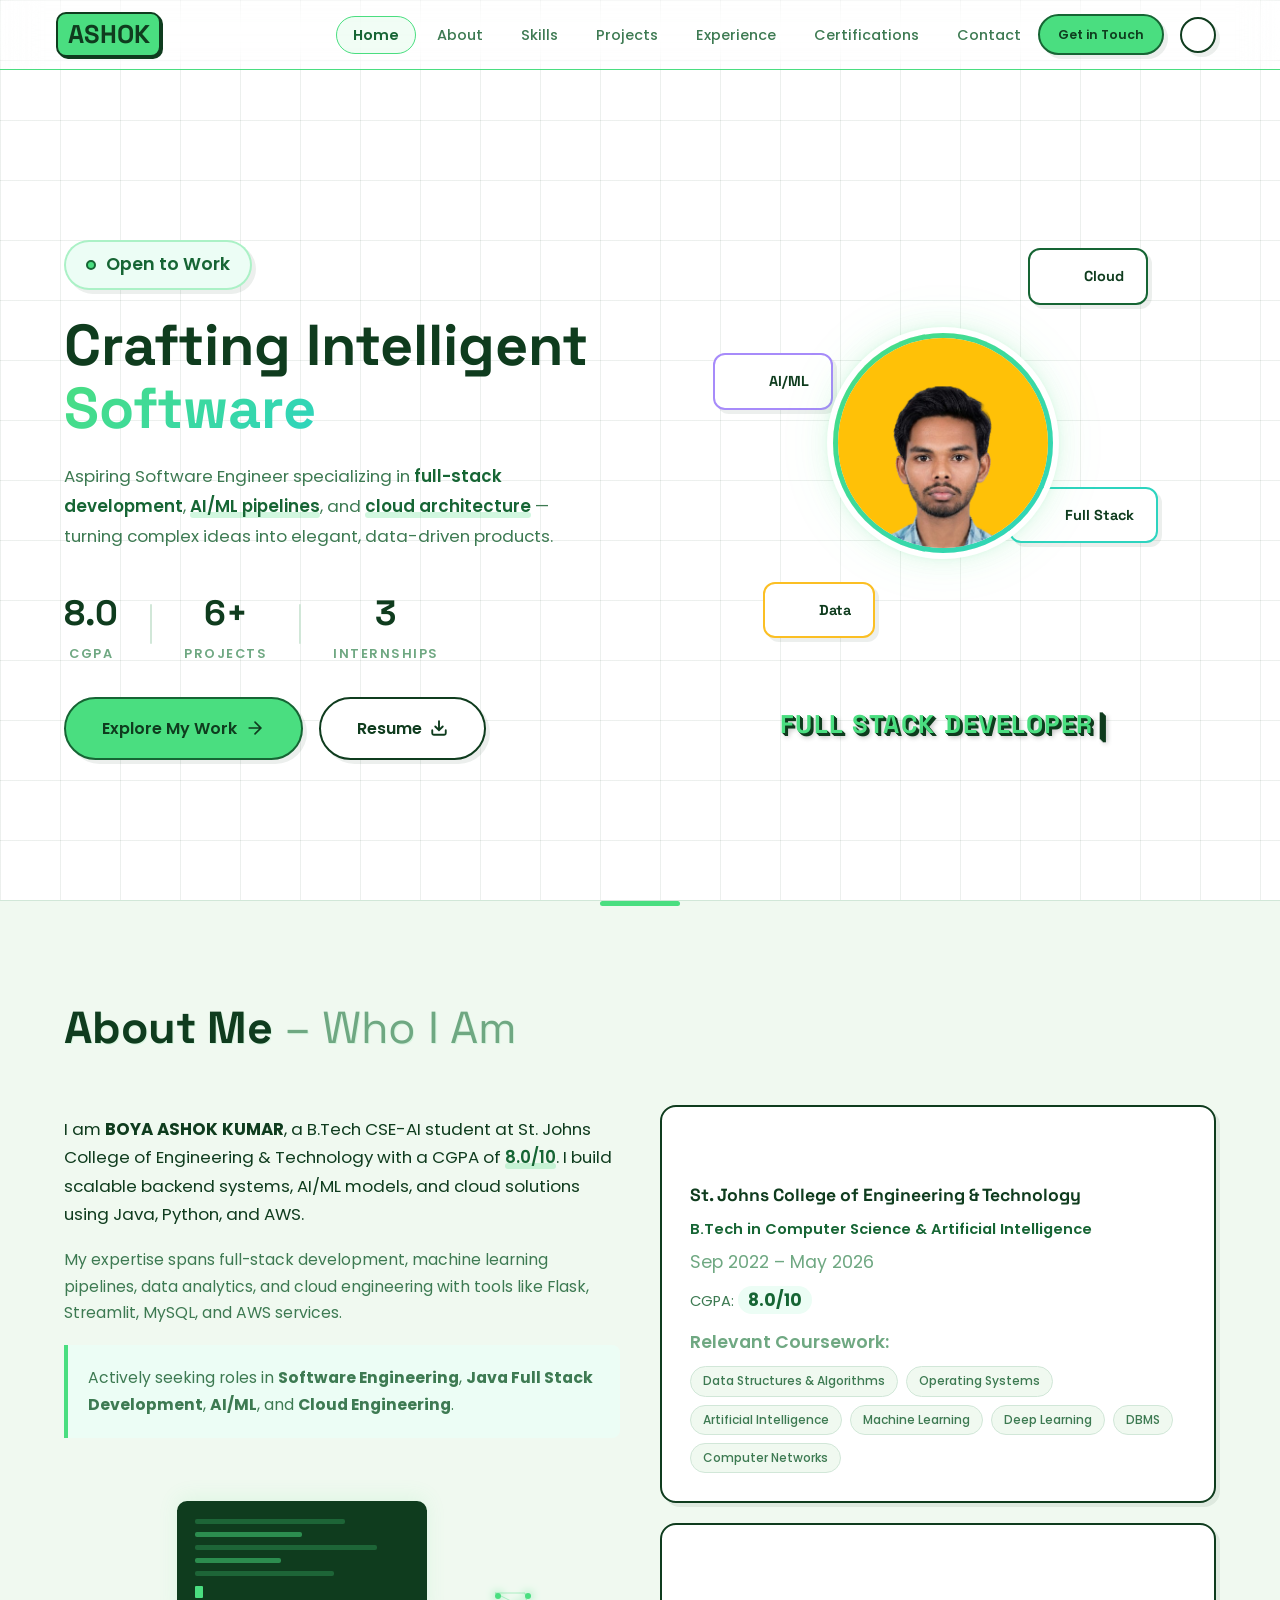
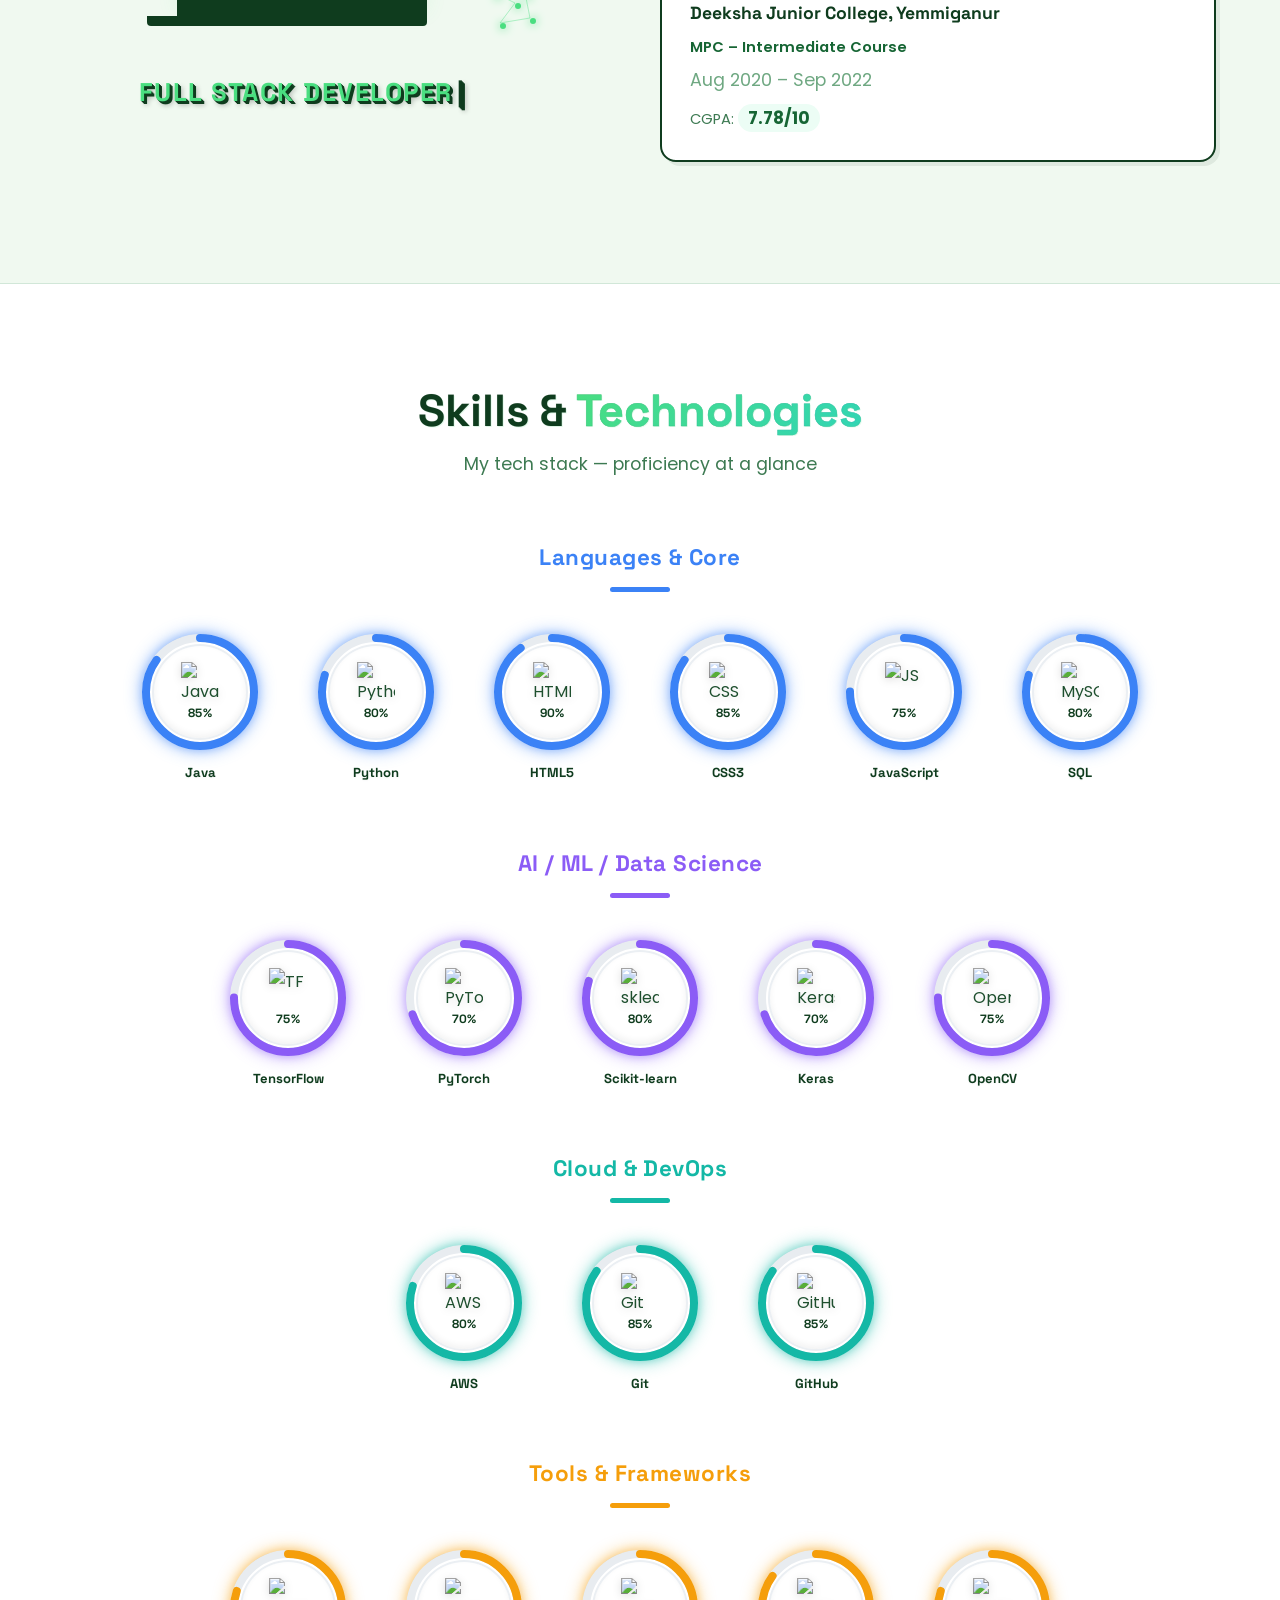
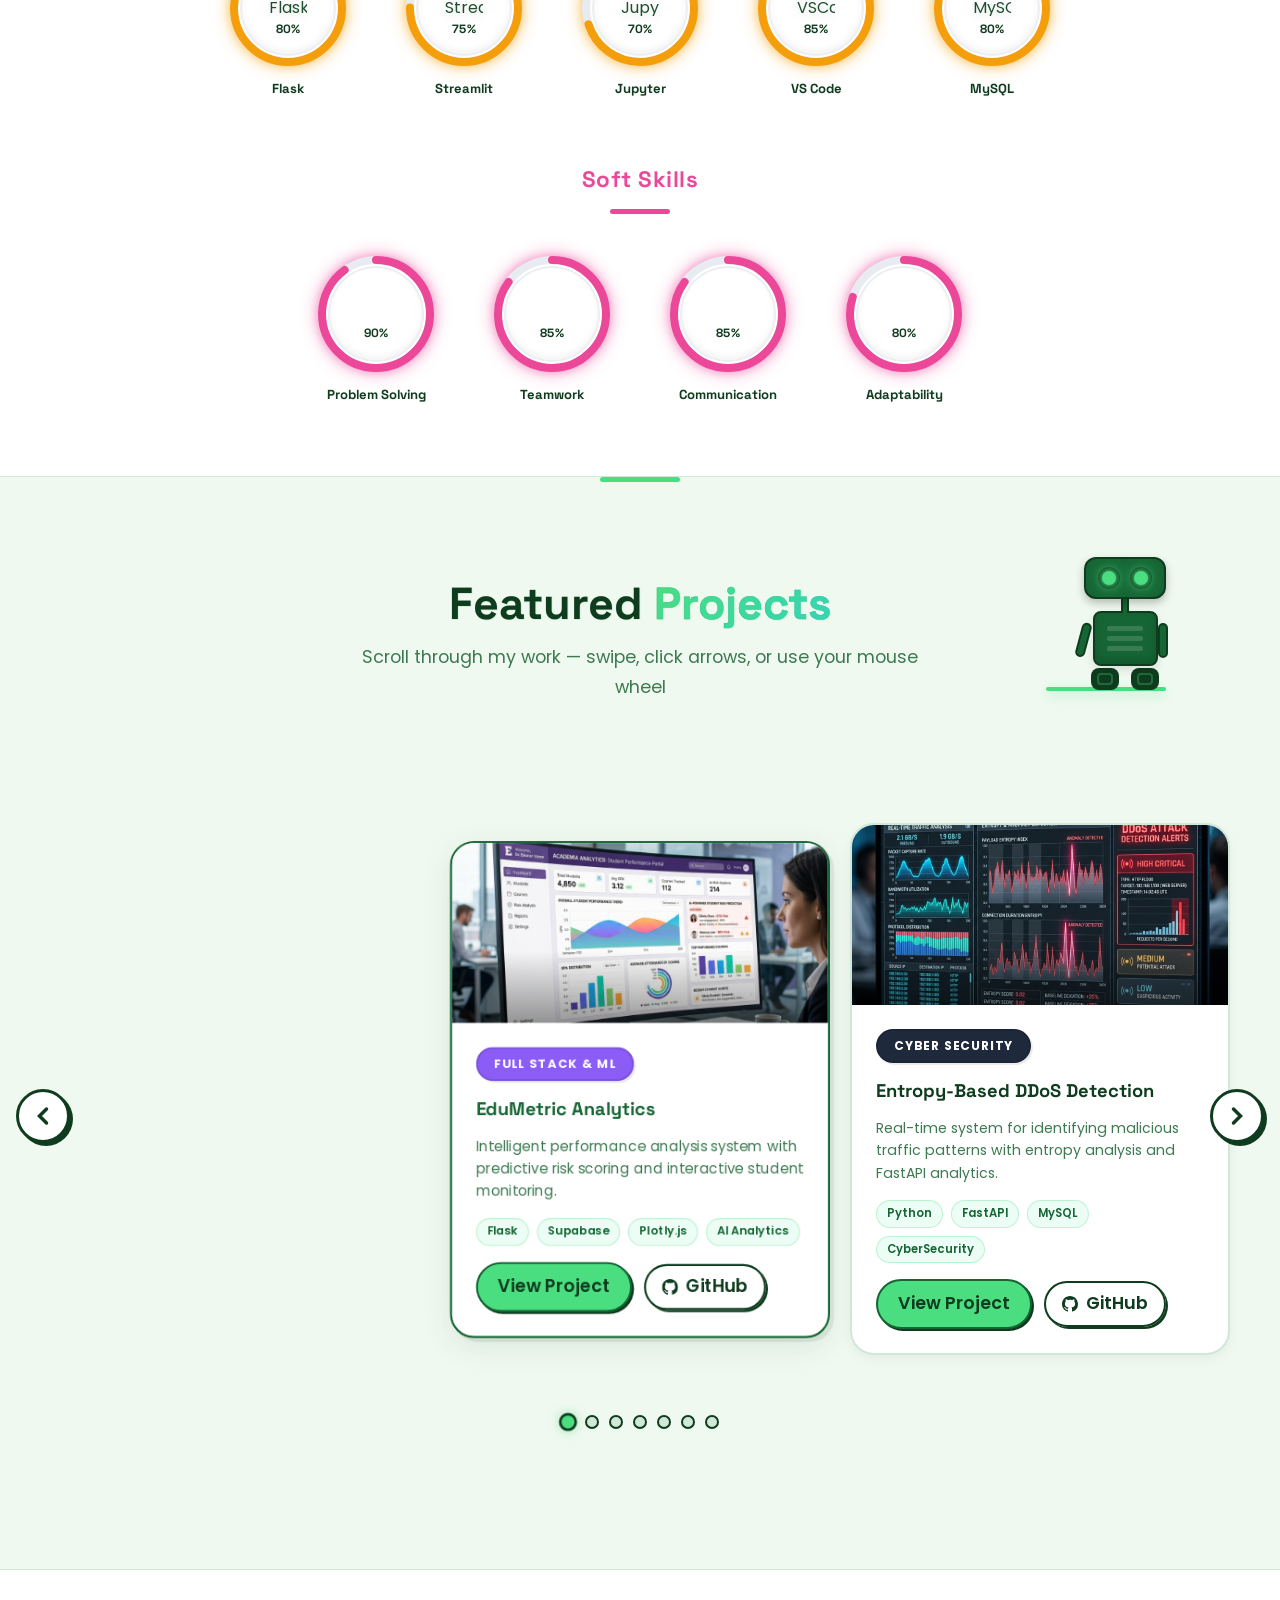
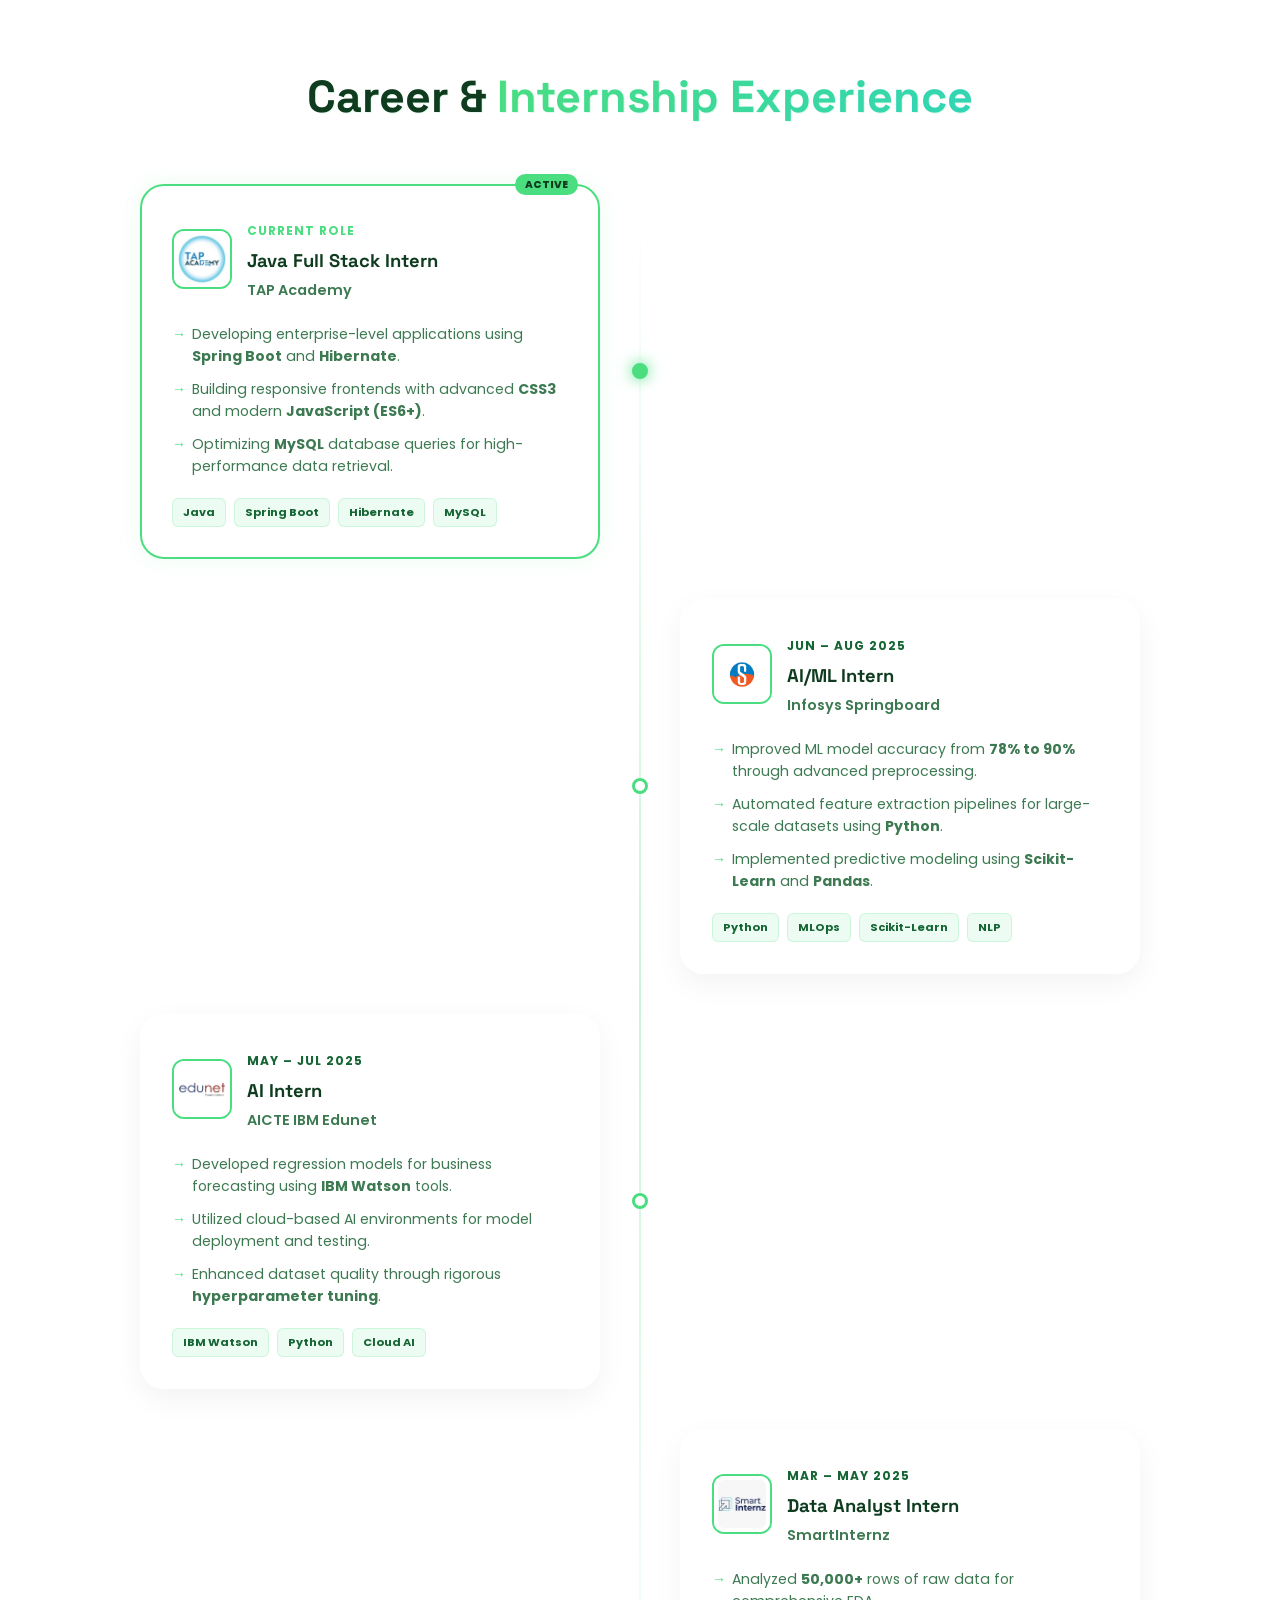
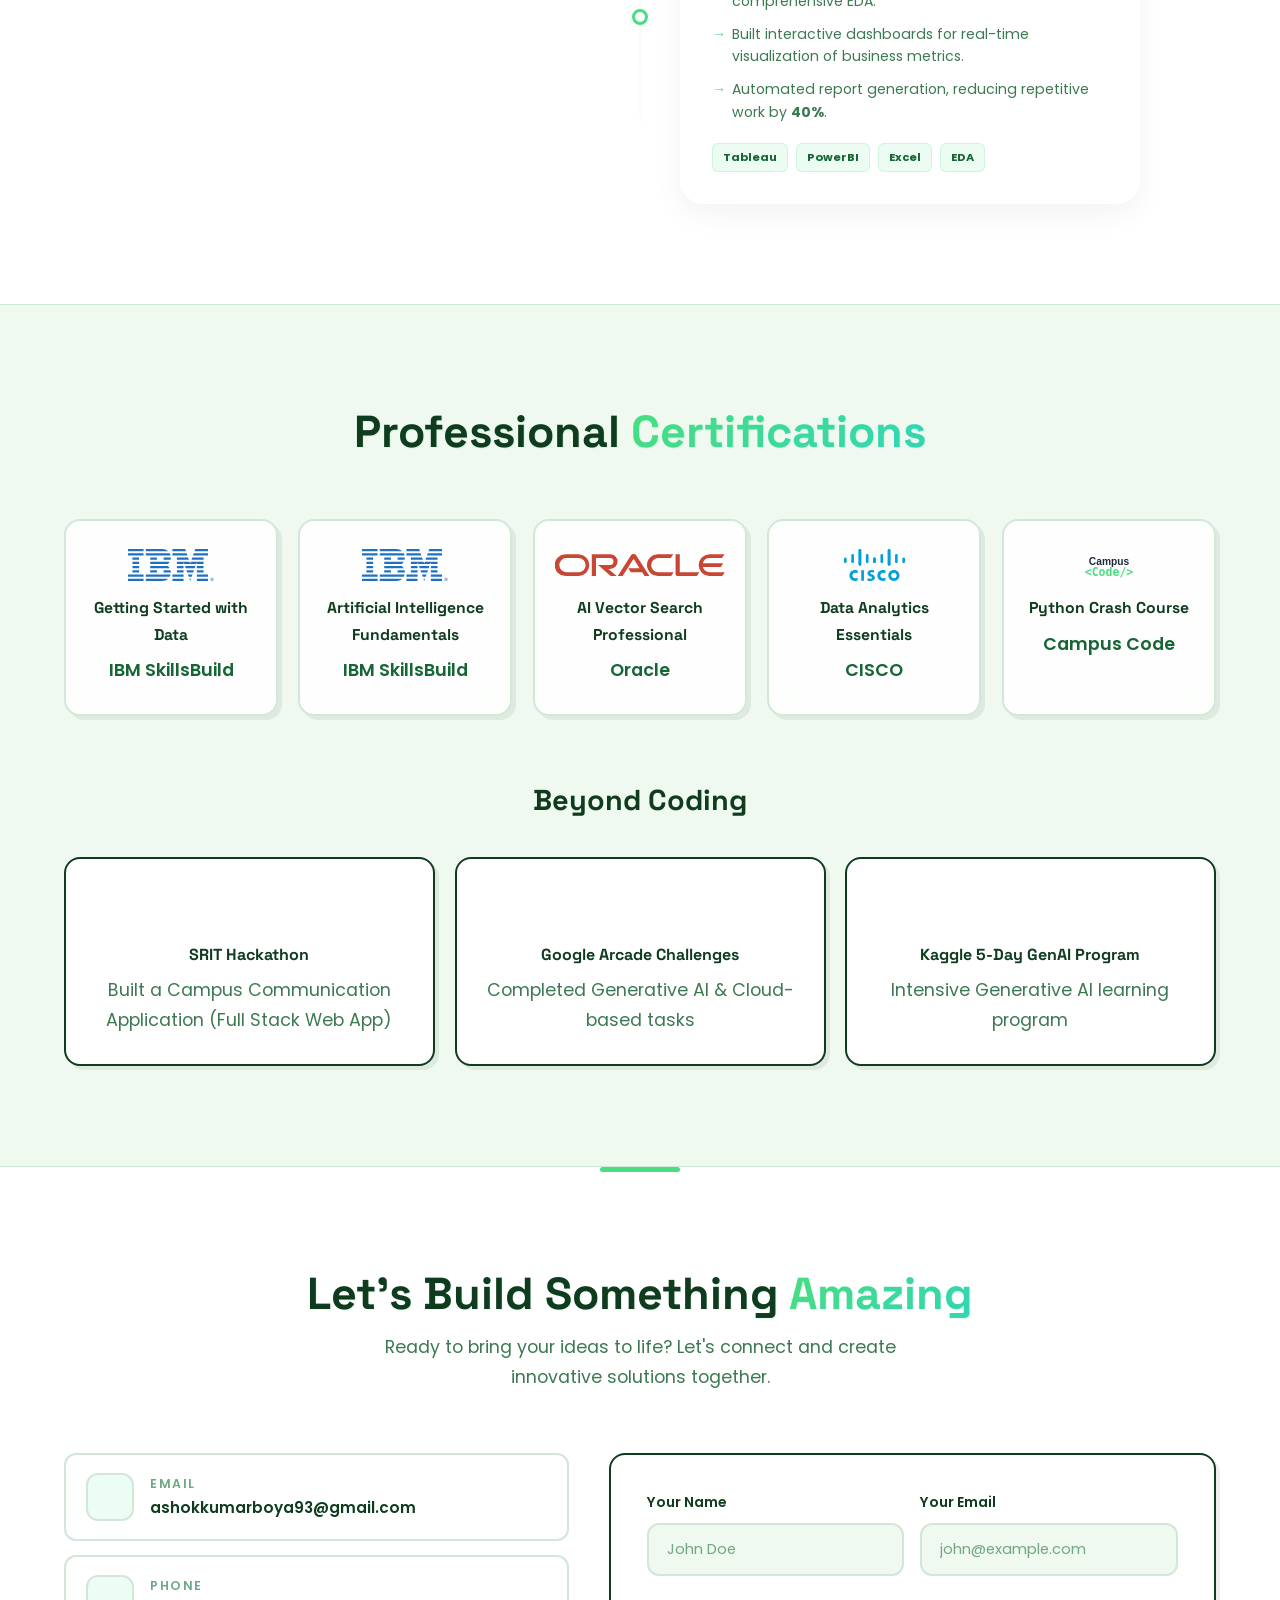
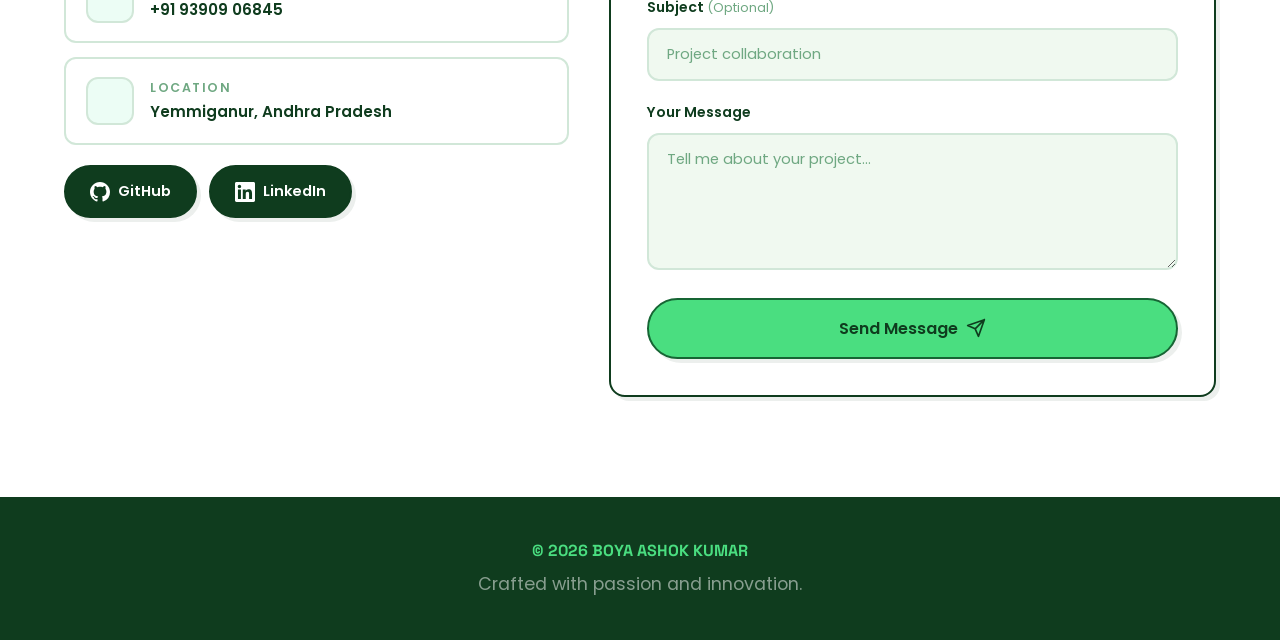
==== commit 6d226872: "Fix carousel structure and image paths" ====
--- a/index.html
+++ b/index.html
@@ -452,11 +452,13 @@
                     stroke-linecap="round">
                     <path d="M15 18l-6-6 6-6" />
                 </svg>
+            </button>
+
             <div class="carousel-track" id="carouselTrack">
                 <!-- Card 1: EduMetric Analytics -->
                 <div class="carousel-card" data-index="0">
                     <div class="carousel-card-img">
-                        <img src="file:///C:/Users/Master/.gemini/antigravity/brain/a5897ce1-d98d-4170-a98c-2d6446e27386/edumetric_dashboard_1778418072887.png" alt="EduMetric Dashboard">
+                        <img src="Assets/images/projects/edumetric_dashboard_1778418072887.png" alt="EduMetric Dashboard">
                     </div>
                     <div class="carousel-card-body">
                         <div class="project-badge toon-badge" style="background: #8b5cf6; color: #fff;">Full Stack &amp; ML</div>
@@ -468,7 +470,7 @@
                         </div>
                         <div class="project-actions">
                             <a href="projects/project-8.html" class="btn btn-primary btn-sm">View Project</a>
-                            <a href="https://github.com/ashokkumarboya93/EduMetric-Intelligent-Student-Performance-Analytics-Using-Machine-Learning" target="_blank"
+                            <a href="https://github.com/ashokkumarboya93" target="_blank"
                                 class="project-link toon-btn-sm">
                                 <svg width="16" height="16" fill="currentColor" viewBox="0 0 24 24">
                                     <path d="M12 0C5.37 0 0 5.37 0 12c0 5.31 3.435 9.795 8.205 11.385.6.105.825-.255.825-.57 0-.285-.015-1.23-.015-2.235-3.015.555-3.795-.735-4.035-1.41-.135-.345-.72-1.41-1.23-1.695-.42-.225-1.02-.78-.015-.795.945-.015 1.62.87 1.845 1.23 1.08 1.815 2.805 1.305 3.495.99.105-.78.42-1.305.765-1.605-2.67-.3-5.46-1.335-5.46-5.925 0-1.305.465-2.385 1.23-3.225-.12-.3-.54-1.53.12-3.18 0 0 1.005-.315 3.3 1.23.96-.27 1.98-.405 3-.405s2.04.135 3 .405c2.295-1.56 3.3-1.23 3.3-1.23.66 1.65.24 2.88.12 3.18.765.84 1.23 1.905 1.23 3.225 0 4.605-2.805 5.625-5.475 5.925.435.375.81 1.095.81 2.22 0 1.605-.015 2.895-.015 3.3 0 .315.225.69.825.57A12.02 12.02 0 0024 12c0-6.63-5.37-12-12-12z" />
@@ -482,7 +484,7 @@
                 <!-- Card 2: DDoS Detection -->
                 <div class="carousel-card" data-index="1">
                     <div class="carousel-card-img">
-                        <img src="file:///C:/Users/Master/.gemini/antigravity/brain/a5897ce1-d98d-4170-a98c-2d6446e27386/ddos_detection_dashboard_1778418088731.png" alt="DDoS Detection Dashboard">
+                        <img src="Assets/images/projects/ddos_detection_dashboard_1778418088731.png" alt="DDoS Detection Dashboard">
                     </div>
                     <div class="carousel-card-body">
                         <div class="project-badge toon-badge" style="background: #1e293b; color: #fff;">Cyber Security</div>
@@ -508,7 +510,7 @@
                 <!-- Card 3: Deep-Vision Crowd Monitoring -->
                 <div class="carousel-card" data-index="2">
                     <div class="carousel-card-img">
-                        <img src="file:///C:/Users/Master/.gemini/antigravity/brain/a5897ce1-d98d-4170-a98c-2d6446e27386/crowd_monitoring_cv_1778418103703.png" alt="Crowd Monitoring System">
+                        <img src="Assets/images/projects/crowd_monitoring_cv_1778418103703.png" alt="Crowd Monitoring System">
                     </div>
                     <div class="carousel-card-body">
                         <div class="project-badge ai-badge toon-badge">AI/ML</div>
@@ -534,7 +536,7 @@
                 <!-- Card 4: Employee Salary Prediction -->
                 <div class="carousel-card" data-index="3">
                     <div class="carousel-card-img">
-                        <img src="file:///C:/Users/Master/.gemini/antigravity/brain/a5897ce1-d98d-4170-a98c-2d6446e27386/salary_prediction_ml_1778418117596.png" alt="Salary Prediction Dashboard">
+                        <img src="Assets/images/projects/salary_prediction_ml_1778418117596.png" alt="Salary Prediction Dashboard">
                     </div>
                     <div class="carousel-card-body">
                         <div class="project-badge toon-badge">ML</div>
@@ -559,7 +561,7 @@
                 <!-- Card 5: AWS File Storage -->
                 <div class="carousel-card" data-index="4">
                     <div class="carousel-card-img">
-                        <img src="file:///C:/Users/Master/.gemini/antigravity/brain/a5897ce1-d98d-4170-a98c-2d6446e27386/aws_cloud_storage_1778418134675.png" alt="AWS Storage System">
+                        <img src="Assets/images/projects/aws_cloud_storage_1778418134675.png" alt="AWS Storage System">
                     </div>
                     <div class="carousel-card-body">
                         <div class="project-badge cloud-badge toon-badge">Cloud</div>
@@ -585,7 +587,7 @@
                 <!-- Card 6: Global Food Production Trends -->
                 <div class="carousel-card" data-index="5">
                     <div class="carousel-card-img">
-                        <img src="file:///C:/Users/Master/.gemini/antigravity/brain/a5897ce1-d98d-4170-a98c-2d6446e27386/food_production_analytics_1778418152468.png" alt="Food Production Trends">
+                        <img src="Assets/images/projects/food_production_analytics_1778418152468.png" alt="Food Production Trends">
                     </div>
                     <div class="carousel-card-body">
                         <div class="project-badge data-badge toon-badge">Data Analytics</div>
@@ -611,7 +613,7 @@
                 <!-- Card 7: Student Attendance System -->
                 <div class="carousel-card" data-index="6">
                     <div class="carousel-card-img">
-                        <img src="file:///C:/Users/Master/.gemini/antigravity/brain/a5897ce1-d98d-4170-a98c-2d6446e27386/attendance_management_portal_1778418168746.png" alt="Attendance Management System">
+                        <img src="Assets/images/projects/attendance_management_portal_1778418168746.png" alt="Attendance Management System">
                     </div>
                     <div class="carousel-card-body">
                         <div class="project-badge toon-badge">Web Development</div>
@@ -634,7 +636,7 @@
                         </div>
                     </div>
                 </div>
-            </div>            </div>
+            </div>
 
             <button class="carousel-nav carousel-next" id="carouselNext" aria-label="Next project">
                 <svg width="28" height="28" viewBox="0 0 24 24" fill="none" stroke="currentColor" stroke-width="3"
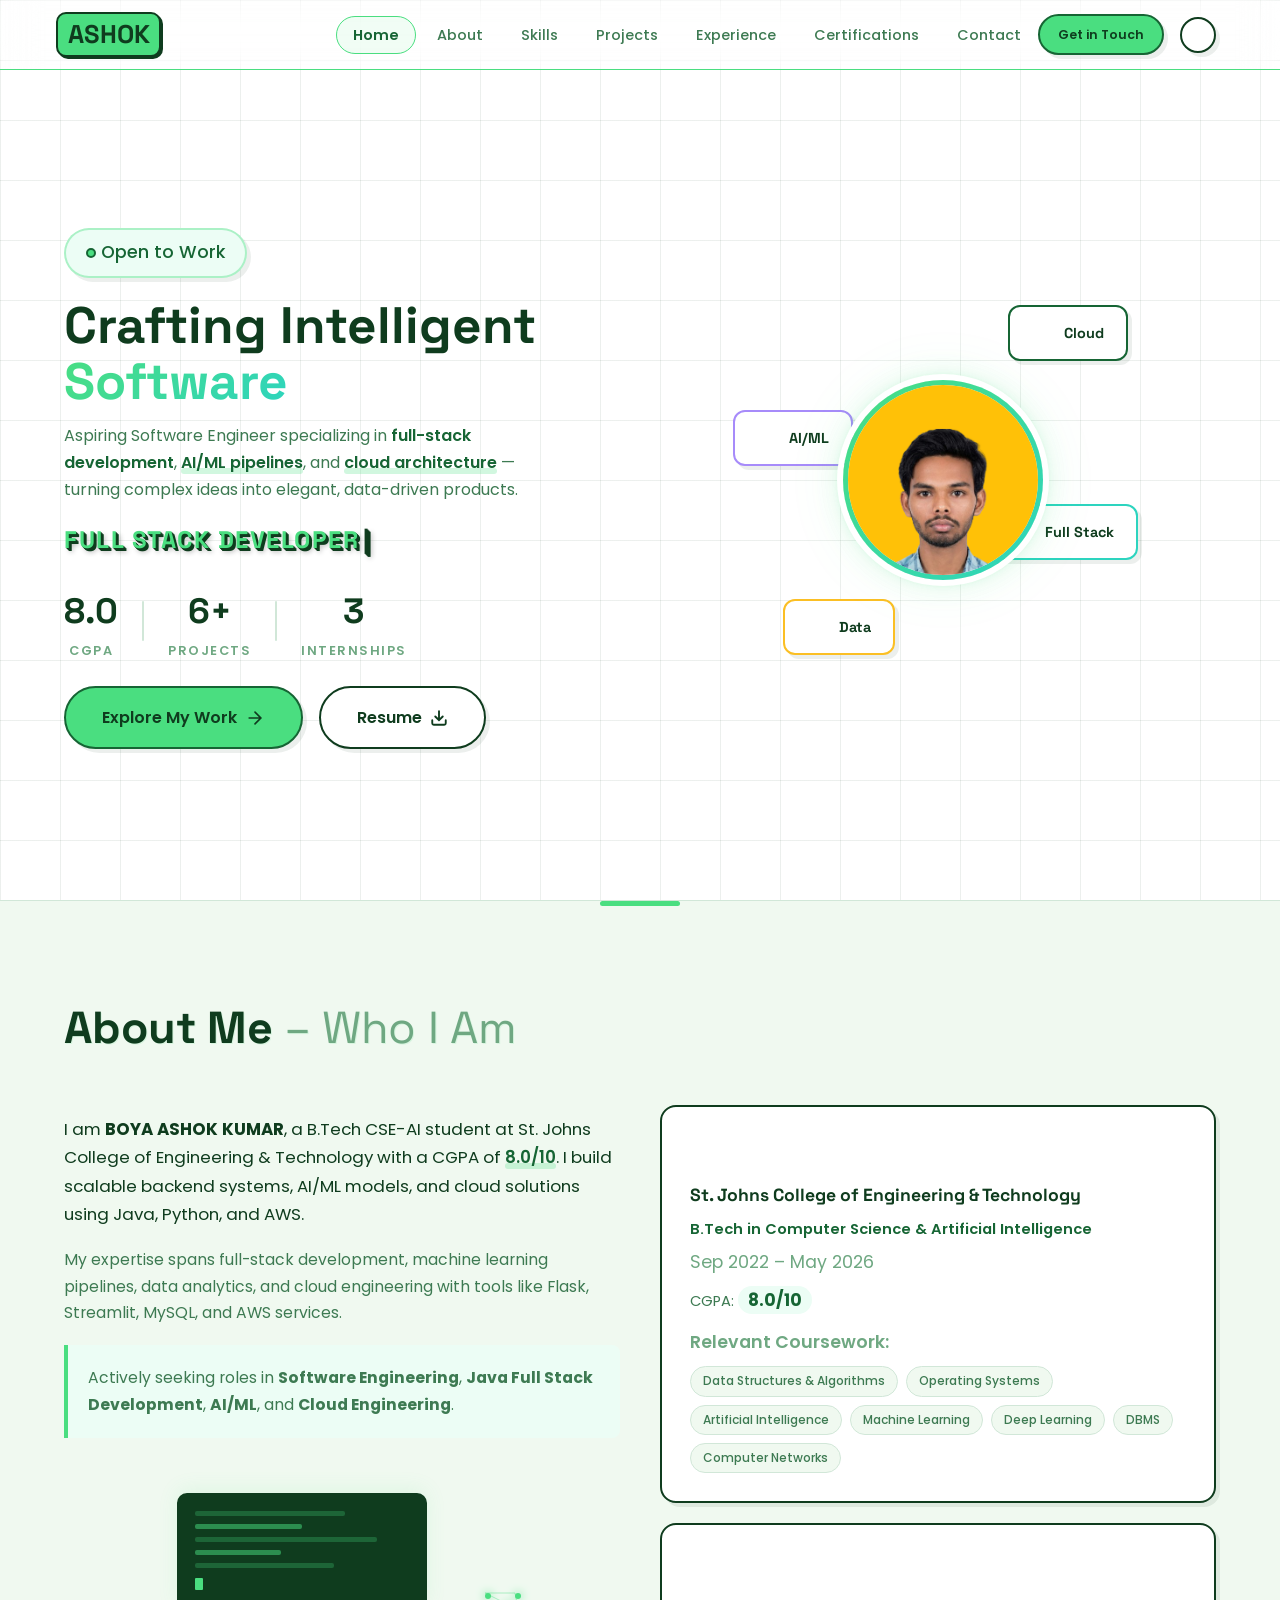
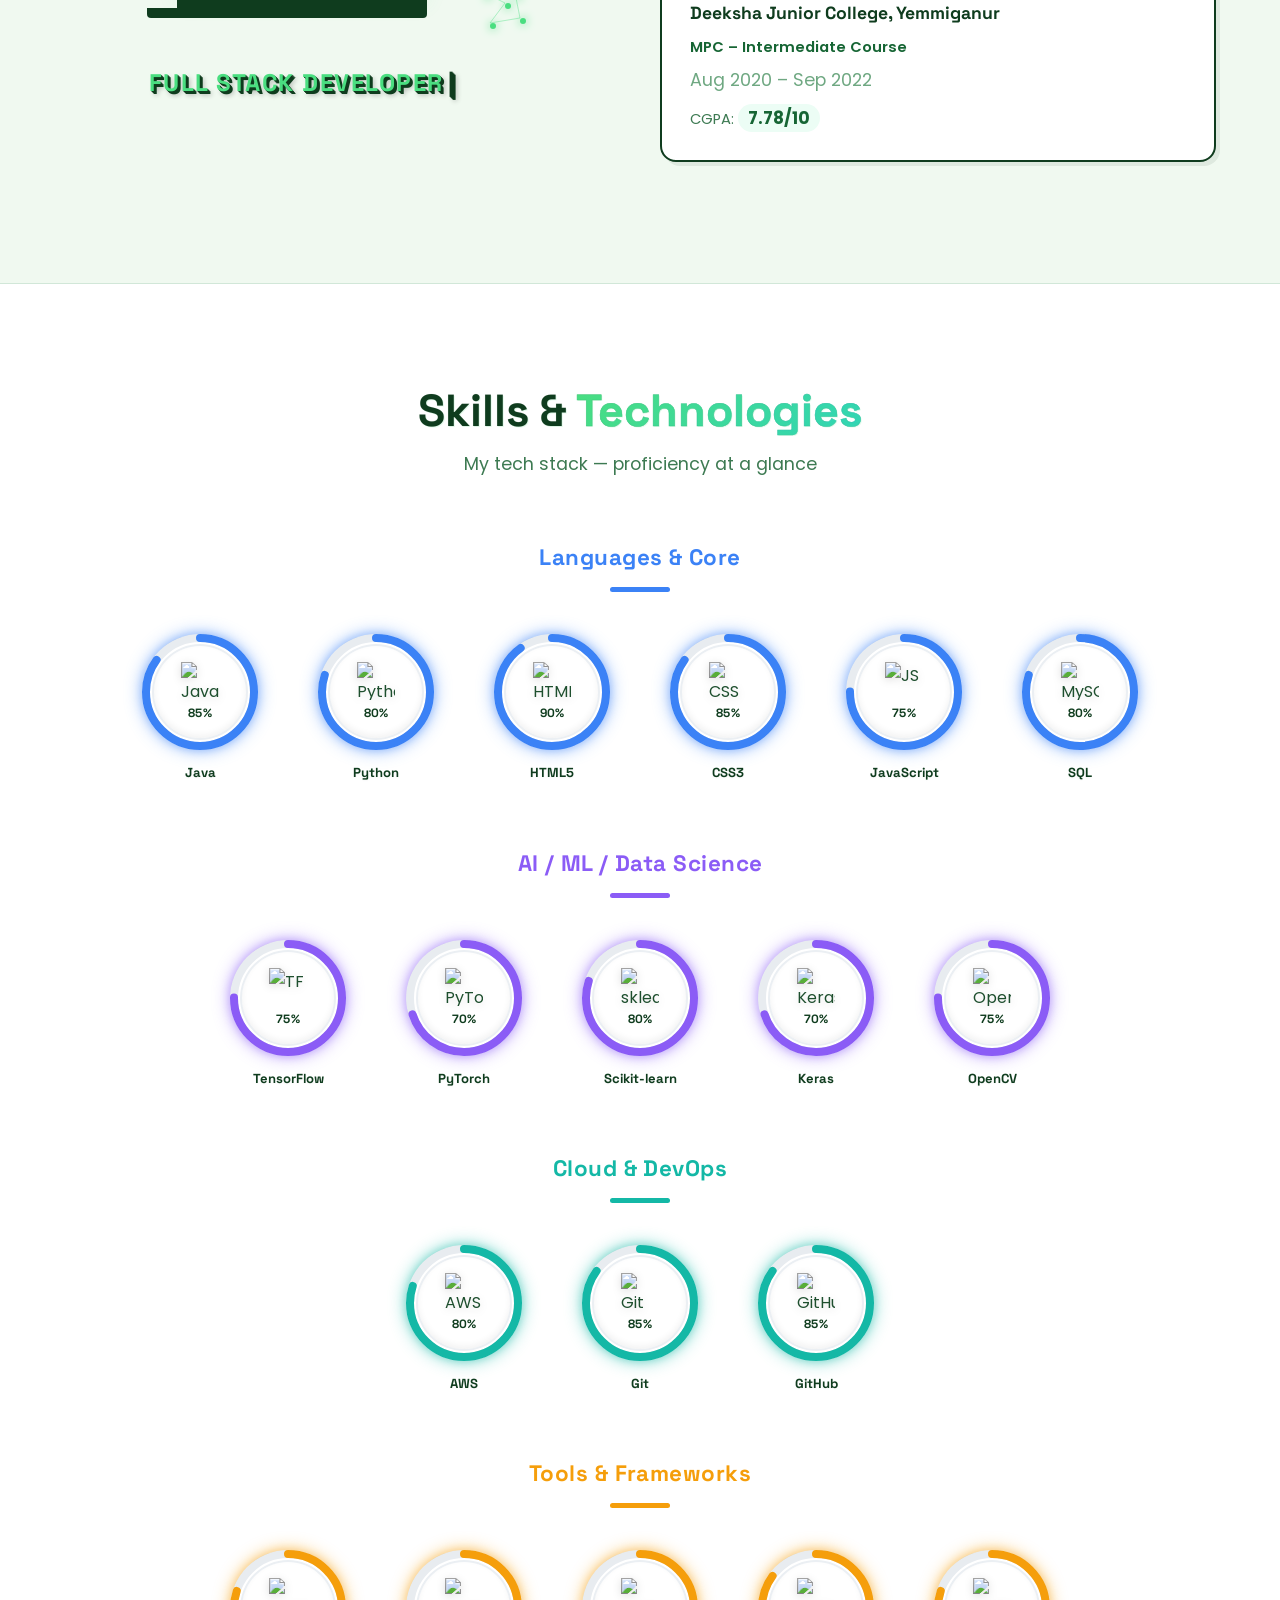
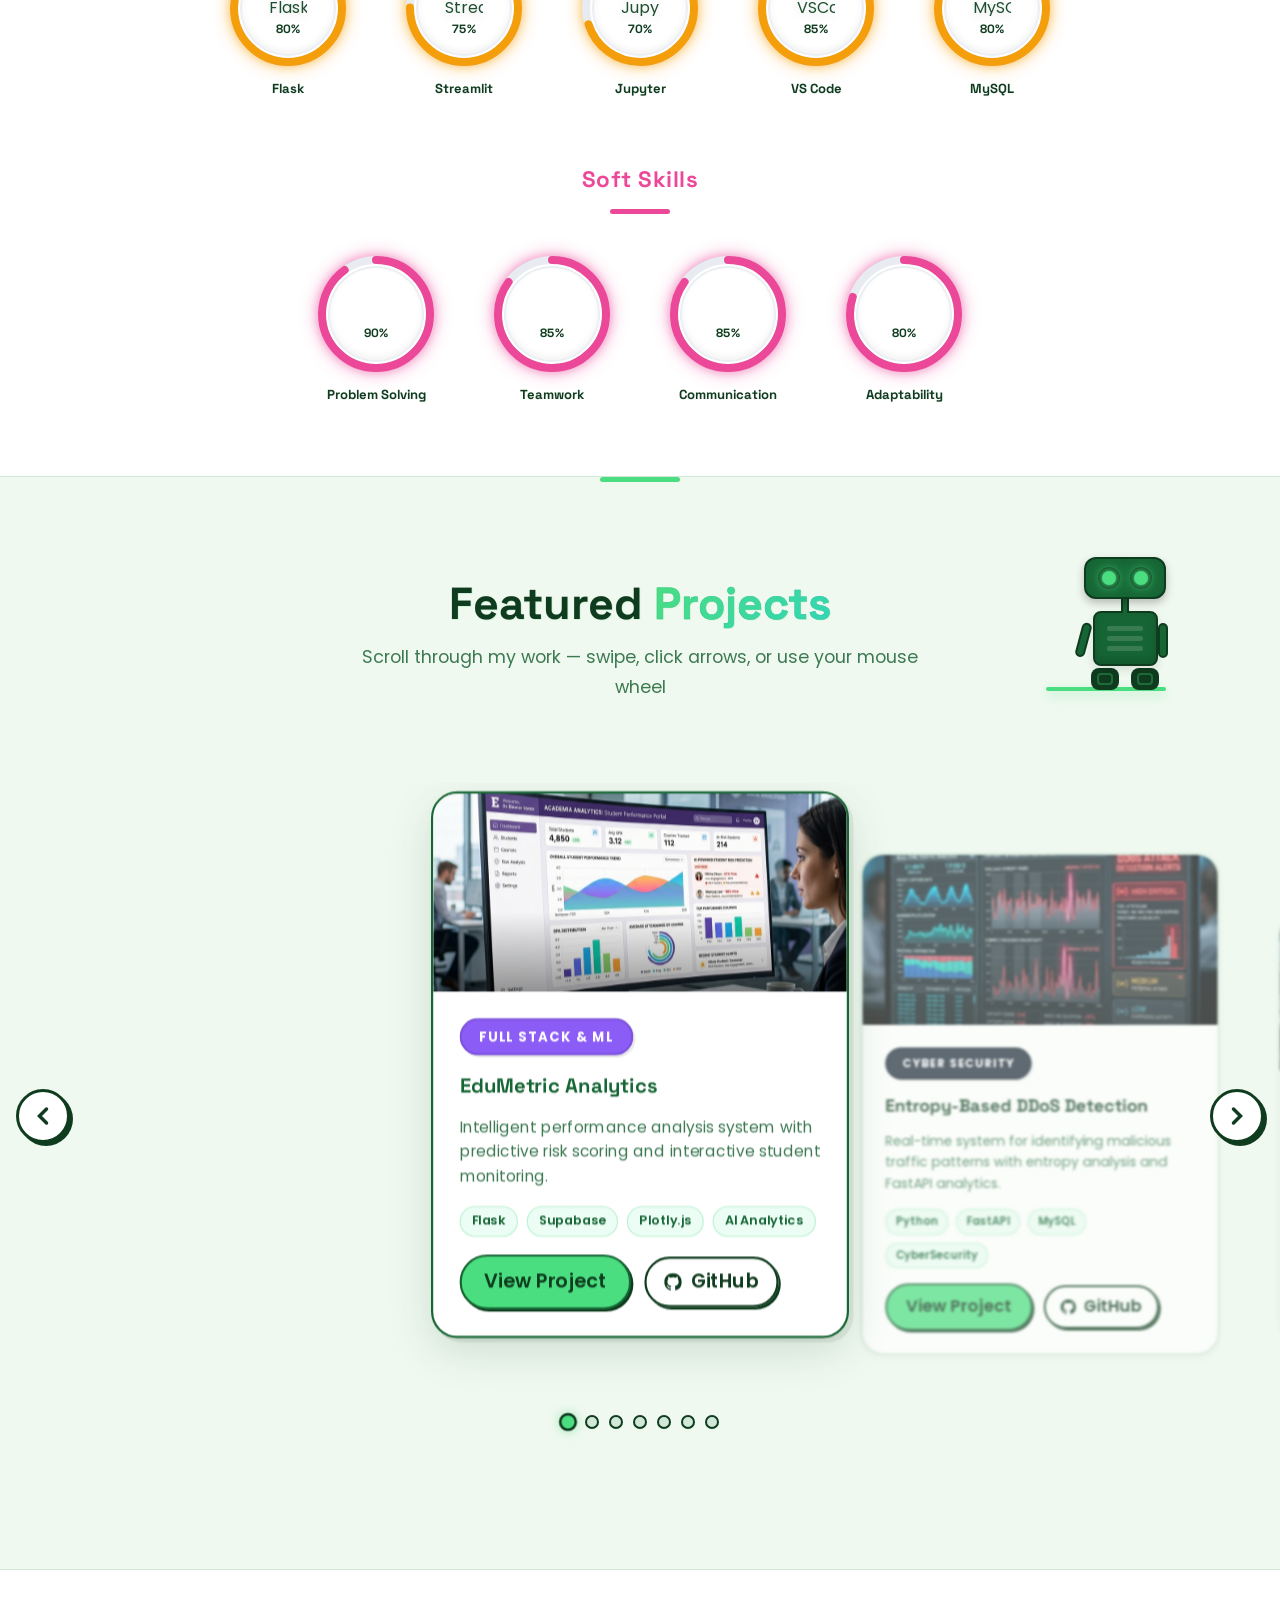
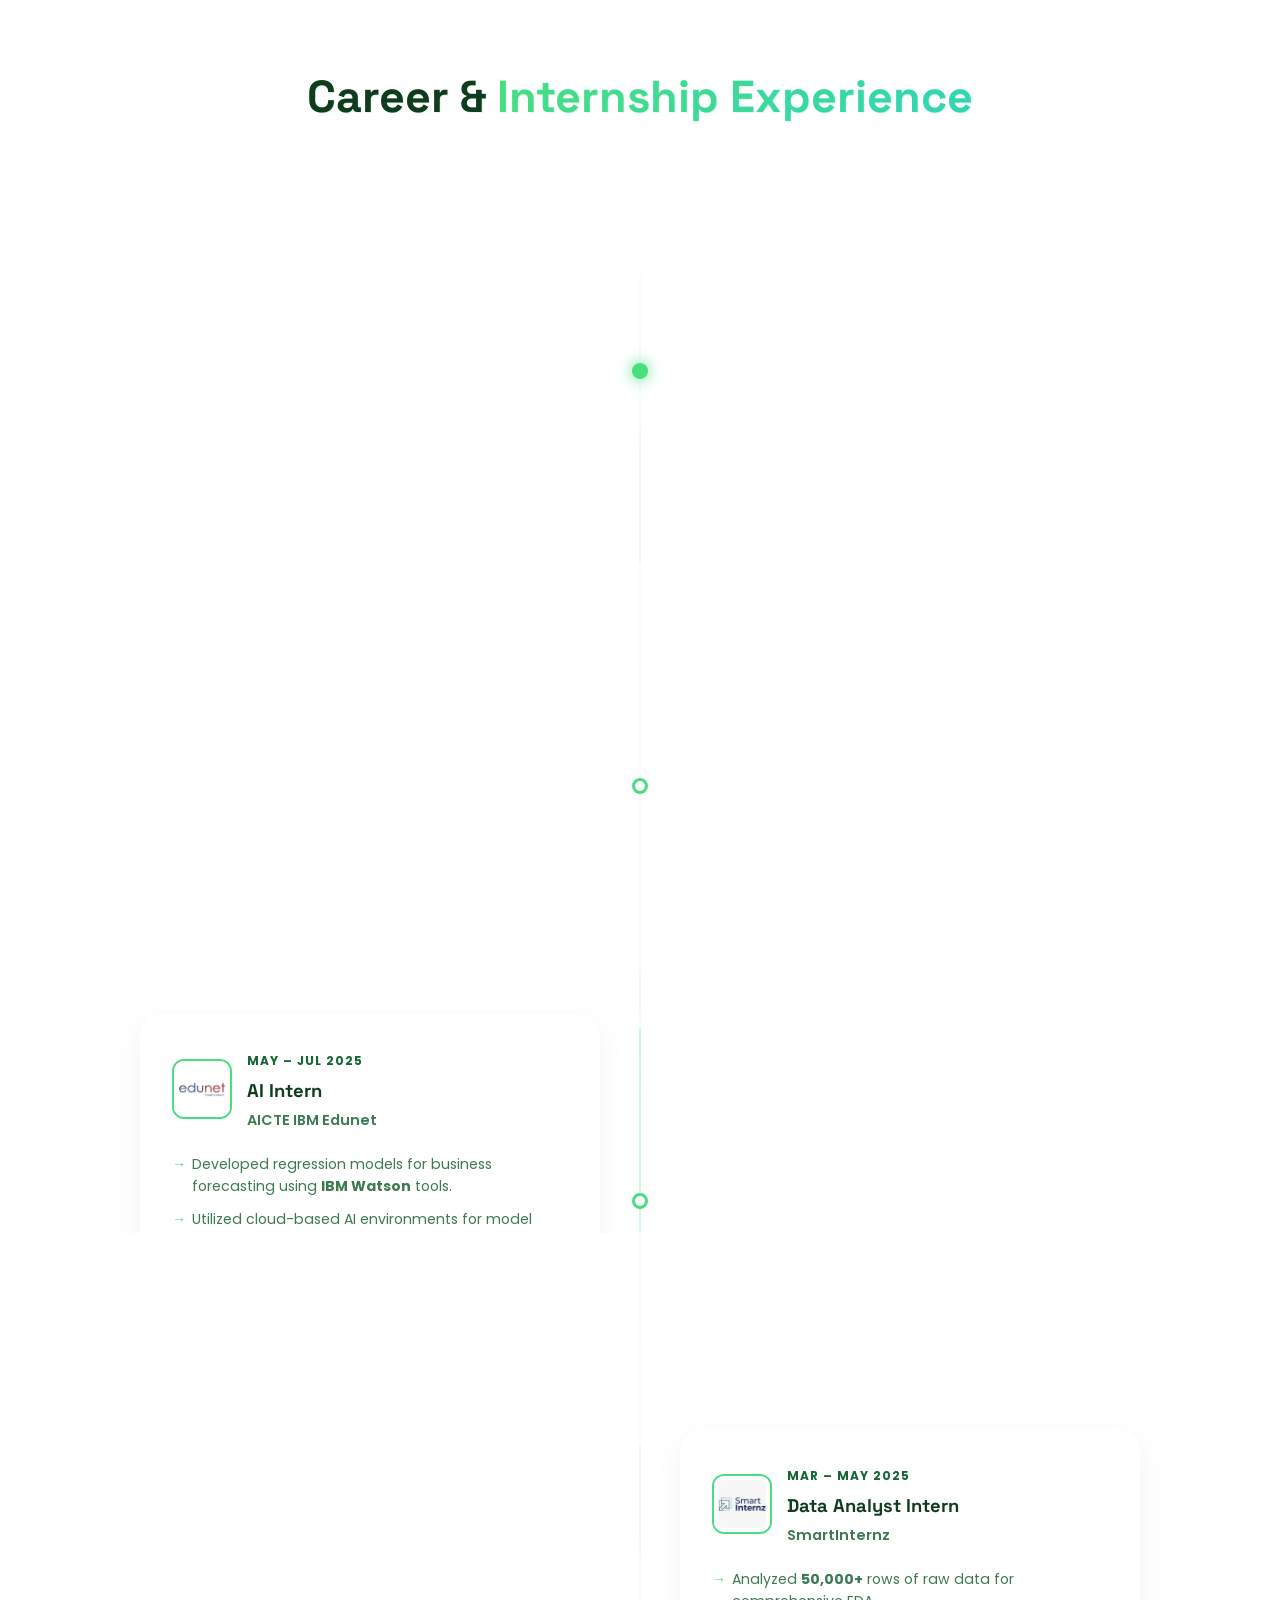
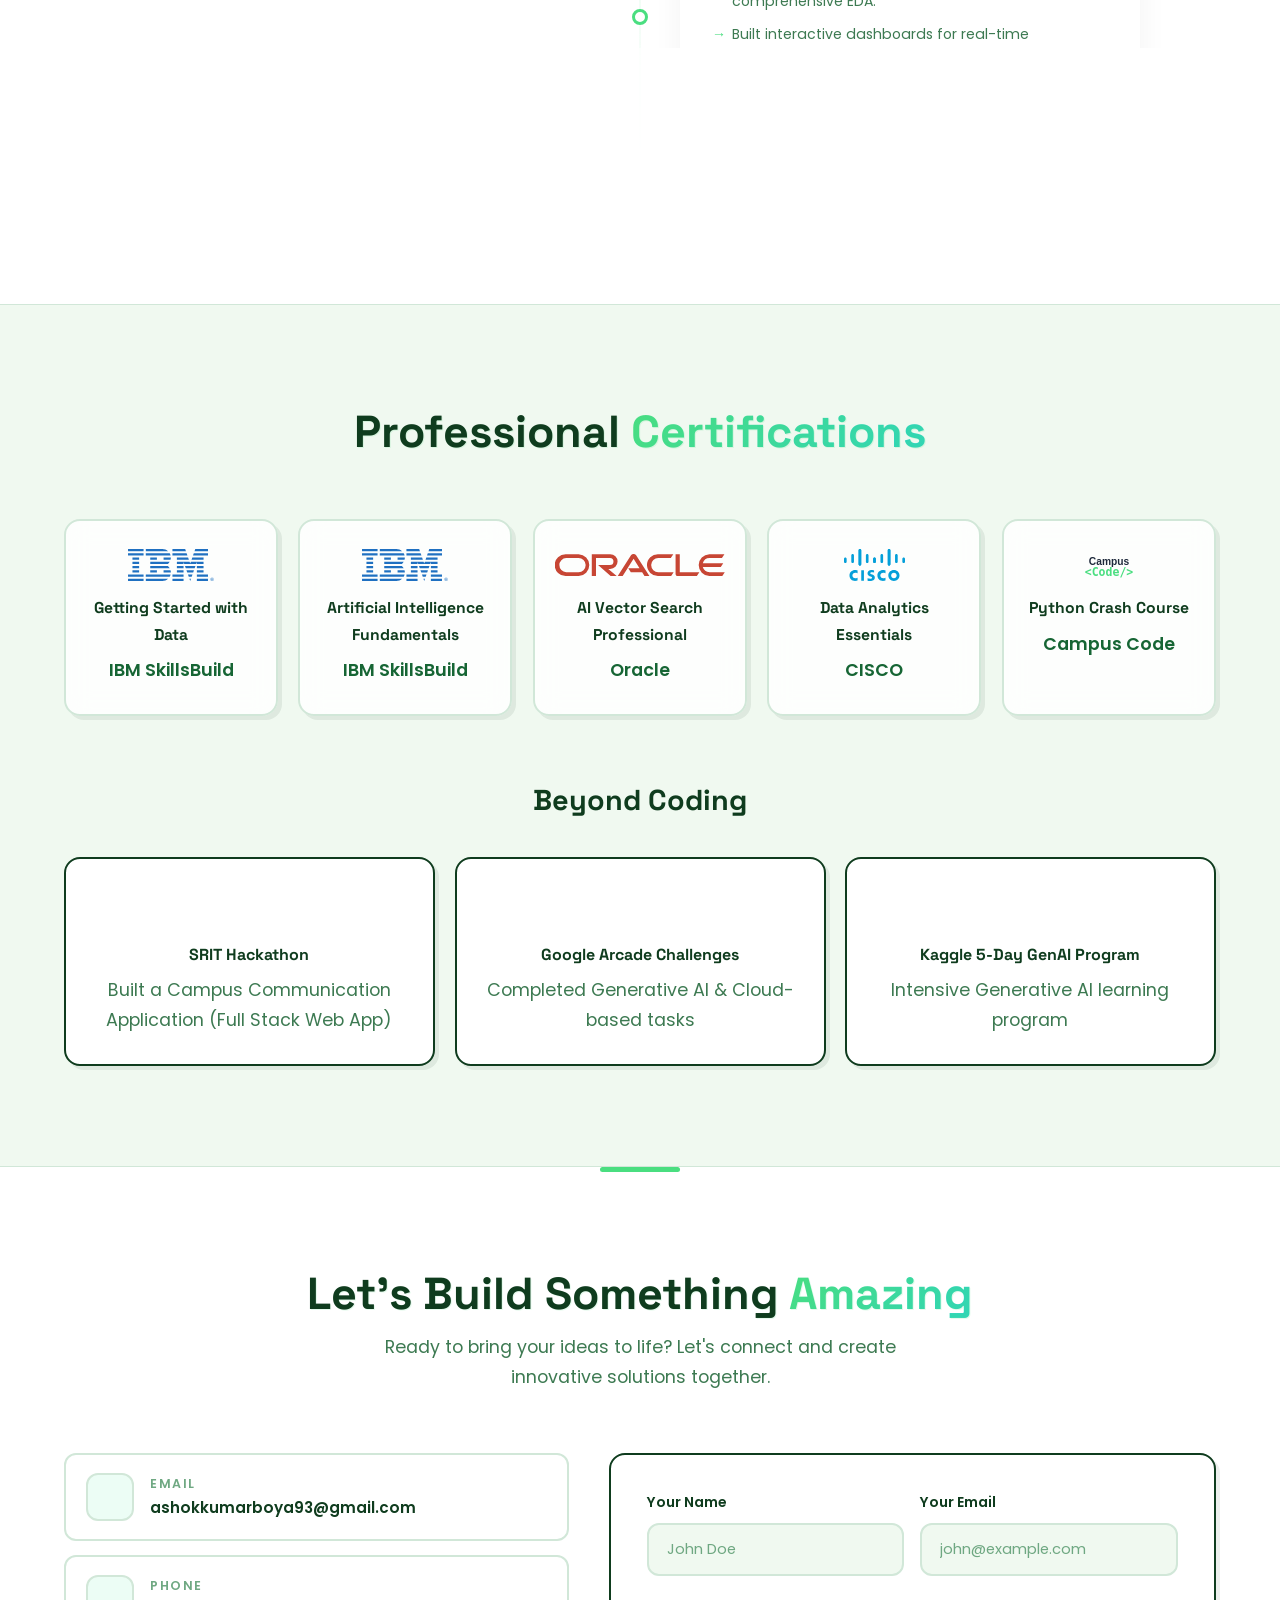
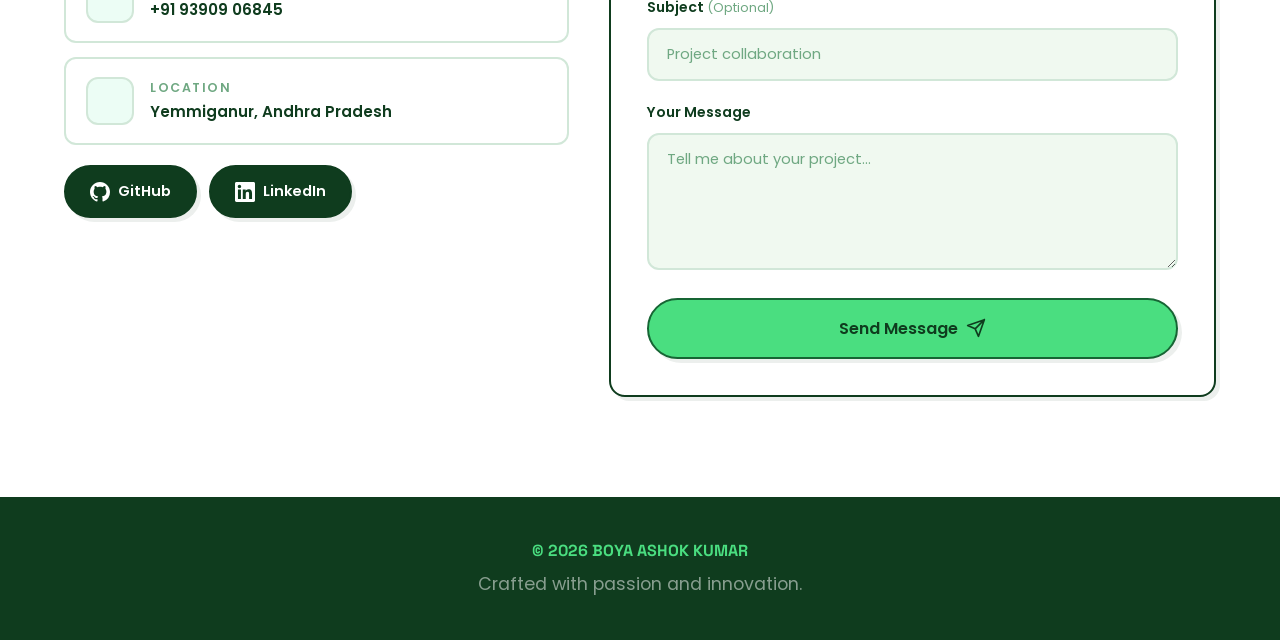
==== commit 914dcbfd: "Optimize hero section for above-the-fold visibility" ====
--- a/index.html
+++ b/index.html
@@ -87,6 +87,7 @@
                         <span class="highlight">cloud architecture</span> — turning complex ideas into elegant,
                         data-driven products.
                     </p>
+                    <div class="role-typing-text" id="heroTypingText"></div>
 
                     <div class="hero-stats">
                         <div class="stat-item">
@@ -148,8 +149,8 @@
                             <div class="card-text">Data</div>
                         </div>
                     </div>
-                    <div class="role-typing-text" id="heroTypingText" style="margin-top: 50px;"></div>
-                </div>
+                </div>
+            </div>
             </div>
         </div>
     </section>
--- a/Assets/css/style.css
+++ b/Assets/css/style.css
@@ -72,7 +72,7 @@
 }
 
 html {
-    
+
     scroll-padding-top: 80px;
 }
 
@@ -477,7 +477,7 @@
     min-height: 100vh;
     display: flex;
     align-items: center;
-    padding-top: 80px;
+    padding-top: 60px;
     background: var(--bg-white);
     position: relative;
     overflow: hidden;
@@ -506,18 +506,18 @@
 .hero-badge {
     display: inline-flex;
     align-items: center;
-    gap: 10px;
+    gap: 5px;
     padding: 8px 20px;
     background: var(--green-light);
     border: 2px solid rgba(74, 222, 128, 0.4);
     border-radius: var(--radius-full);
     font-size: 1.1rem;
     color: var(--green-dark);
-    font-weight: 600;
-    margin-bottom: 24px;
+    font-weight: 500;
+    margin-bottom: 20px;
     animation: fadeInDown 0.8s ease-out;
     box-shadow: var(--toon-shadow);
-    margin-top: 20px;
+    margin-top: 17px;
 }
 
 .badge-dot {
@@ -544,20 +544,20 @@
 
 .hero-title {
     font-family: var(--font-primary);
-    font-size: 3.6rem;
+    font-size: 3.2rem;
     font-weight: 700;
     line-height: 1.1;
     color: var(--text-dark);
-    margin-bottom: 20px;
+    margin-bottom: 12px;
     animation: fadeInUp 0.8s ease-out 0.1s both;
 }
 
 .hero-description {
-    font-size: 1.05rem;
+    font-size: 1rem;
     color: var(--text-secondary);
-    line-height: 1.8;
-    margin-bottom: 32px;
-    max-width: 520px;
+    line-height: 1.7;
+    margin-bottom: 16px;
+    max-width: 500px;
     animation: fadeInUp 0.8s ease-out 0.2s both;
 }
 
@@ -583,8 +583,8 @@
 .hero-stats {
     display: flex;
     align-items: center;
-    gap: 32px;
-    margin-bottom: 32px;
+    gap: 24px;
+    margin-bottom: 24px;
     animation: fadeInUp 0.8s ease-out 0.3s both;
 }
 
@@ -632,8 +632,8 @@
 
 .visual-container {
     position: relative;
-    width: 420px;
-    height: 420px;
+    width: 380px;
+    height: 380px;
 }
 
 /* Profile Photo */
@@ -642,8 +642,8 @@
     top: 50%;
     left: 50%;
     transform: translate(-50%, -50%);
-    width: 220px;
-    height: 220px;
+    width: 200px;
+    height: 200px;
     border-radius: 50%;
     background: var(--gradient-green);
     padding: 5px;
@@ -653,8 +653,15 @@
 }
 
 @keyframes heroPulse {
-    0%, 100% { box-shadow: 0 0 0 6px var(--bg-white), var(--neon-green-strong); }
-    50% { box-shadow: 0 0 0 12px var(--bg-white), 0 0 40px var(--green-primary); }
+
+    0%,
+    100% {
+        box-shadow: 0 0 0 6px var(--bg-white), var(--neon-green-strong);
+    }
+
+    50% {
+        box-shadow: 0 0 0 12px var(--bg-white), 0 0 40px var(--green-primary);
+    }
 }
 
 .profile-photo {
@@ -1939,6 +1946,7 @@
     position: relative;
     padding: 20px 0 40px;
     overflow: hidden;
+    perspective: 1200px;
 }
 
 /* --- Carousel Track --- */
@@ -1947,7 +1955,7 @@
     gap: 20px;
     overflow-x: auto;
     scroll-snap-type: x mandatory;
-    
+
     padding: 40px calc(50% - 190px) 50px;
     -webkit-overflow-scrolling: touch;
     scrollbar-width: none;
@@ -1969,20 +1977,20 @@
     border: 2.5px solid var(--border-color);
     border-radius: var(--radius-xl);
     overflow: hidden;
-    transition: transform 0.2s ease, opacity 0.2s ease, filter 0.2s ease, border-color 0.2s ease, box-shadow 0.2s ease;
+    transition: border-color 0.3s ease, box-shadow 0.3s ease, filter 0.3s ease;
     box-shadow: 0 4px 12px rgba(0, 0, 0, 0.05);
-    transform: scale(1);
-    opacity: 0.55;
-    filter: blur(1.5px);
+    transform-origin: center center;
+    will-change: transform, opacity;
     cursor: pointer;
+    /* Initial state before JS takes over */
+    transform: scale(0.85);
+    opacity: 0.5;
 }
 
 .carousel-card.active {
-    transform: scale(1.08);
     opacity: 1;
     filter: blur(0);
-    box-shadow: var(--toon-shadow), 0 8px 30px rgba(15, 60, 30, 0.1);
-    z-index: 5;
+    box-shadow: var(--toon-shadow), 0 12px 40px rgba(15, 60, 30, 0.15);
     border-color: var(--green-dark);
 }
 
@@ -2871,9 +2879,9 @@
     opacity: 0;
     transform: translateY(40px) scale(0.95) rotateX(10deg);
     filter: blur(8px);
-    transition: opacity 0.9s cubic-bezier(0.16, 1, 0.3, 1), 
-                transform 0.9s cubic-bezier(0.16, 1, 0.3, 1),
-                filter 0.9s cubic-bezier(0.16, 1, 0.3, 1);
+    transition: opacity 0.9s cubic-bezier(0.16, 1, 0.3, 1),
+        transform 0.9s cubic-bezier(0.16, 1, 0.3, 1),
+        filter 0.9s cubic-bezier(0.16, 1, 0.3, 1);
     transform-origin: center bottom;
     will-change: transform, opacity, filter;
 }
@@ -3625,26 +3633,28 @@
     --nav-bg-color: rgba(255, 255, 255, 0.12);
     --nav-bg-scrolled: rgba(255, 255, 255, 0.95);
 }
+
 /* ============================================
    3D TYPING ANIMATION TEXT
    ============================================ */
 .role-typing-text {
     font-family: var(--font-primary);
-    font-size: 1.6rem;
+    font-size: 1.5rem;
     font-weight: 800;
     color: var(--green-primary);
-    text-align: center;
-    margin-top: 15px;
+    text-align: left;
+    margin-top: 10px;
+    margin-bottom: 20px;
     letter-spacing: 1.5px;
     /* 3D text effect */
-    text-shadow: 
+    text-shadow:
         1px 1px 0px var(--bg-dark),
         2px 2px 0px var(--bg-dark),
         3px 3px 0px var(--bg-dark),
         4px 4px 5px rgba(0, 0, 0, 0.3);
     min-height: 28px;
     display: flex;
-    justify-content: center;
+    justify-content: flex-start;
     align-items: center;
     white-space: nowrap;
     z-index: 10;
@@ -3658,8 +3668,15 @@
 }
 
 @keyframes typingBlink {
-    0%, 100% { opacity: 1; }
-    50% { opacity: 0; }
+
+    0%,
+    100% {
+        opacity: 1;
+    }
+
+    50% {
+        opacity: 0;
+    }
 }
 
 @media (max-width: 768px) {
@@ -3670,22 +3687,23 @@
 
 
 /* Lenis Recommended CSS */
-html.lenis, html.lenis body {
-  height: auto;
+html.lenis,
+html.lenis body {
+    height: auto;
 }
 
 .lenis.lenis-smooth {
-  scroll-behavior: auto !important;
+    scroll-behavior: auto !important;
 }
 
 .lenis.lenis-smooth [data-lenis-prevent] {
-  overscroll-behavior: contain;
+    overscroll-behavior: contain;
 }
 
 .lenis.lenis-stopped {
-  overflow: hidden;
+    overflow: hidden;
 }
 
 .lenis.lenis-scrolling iframe {
-  pointer-events: none;
-}
+    pointer-events: none;
+}
